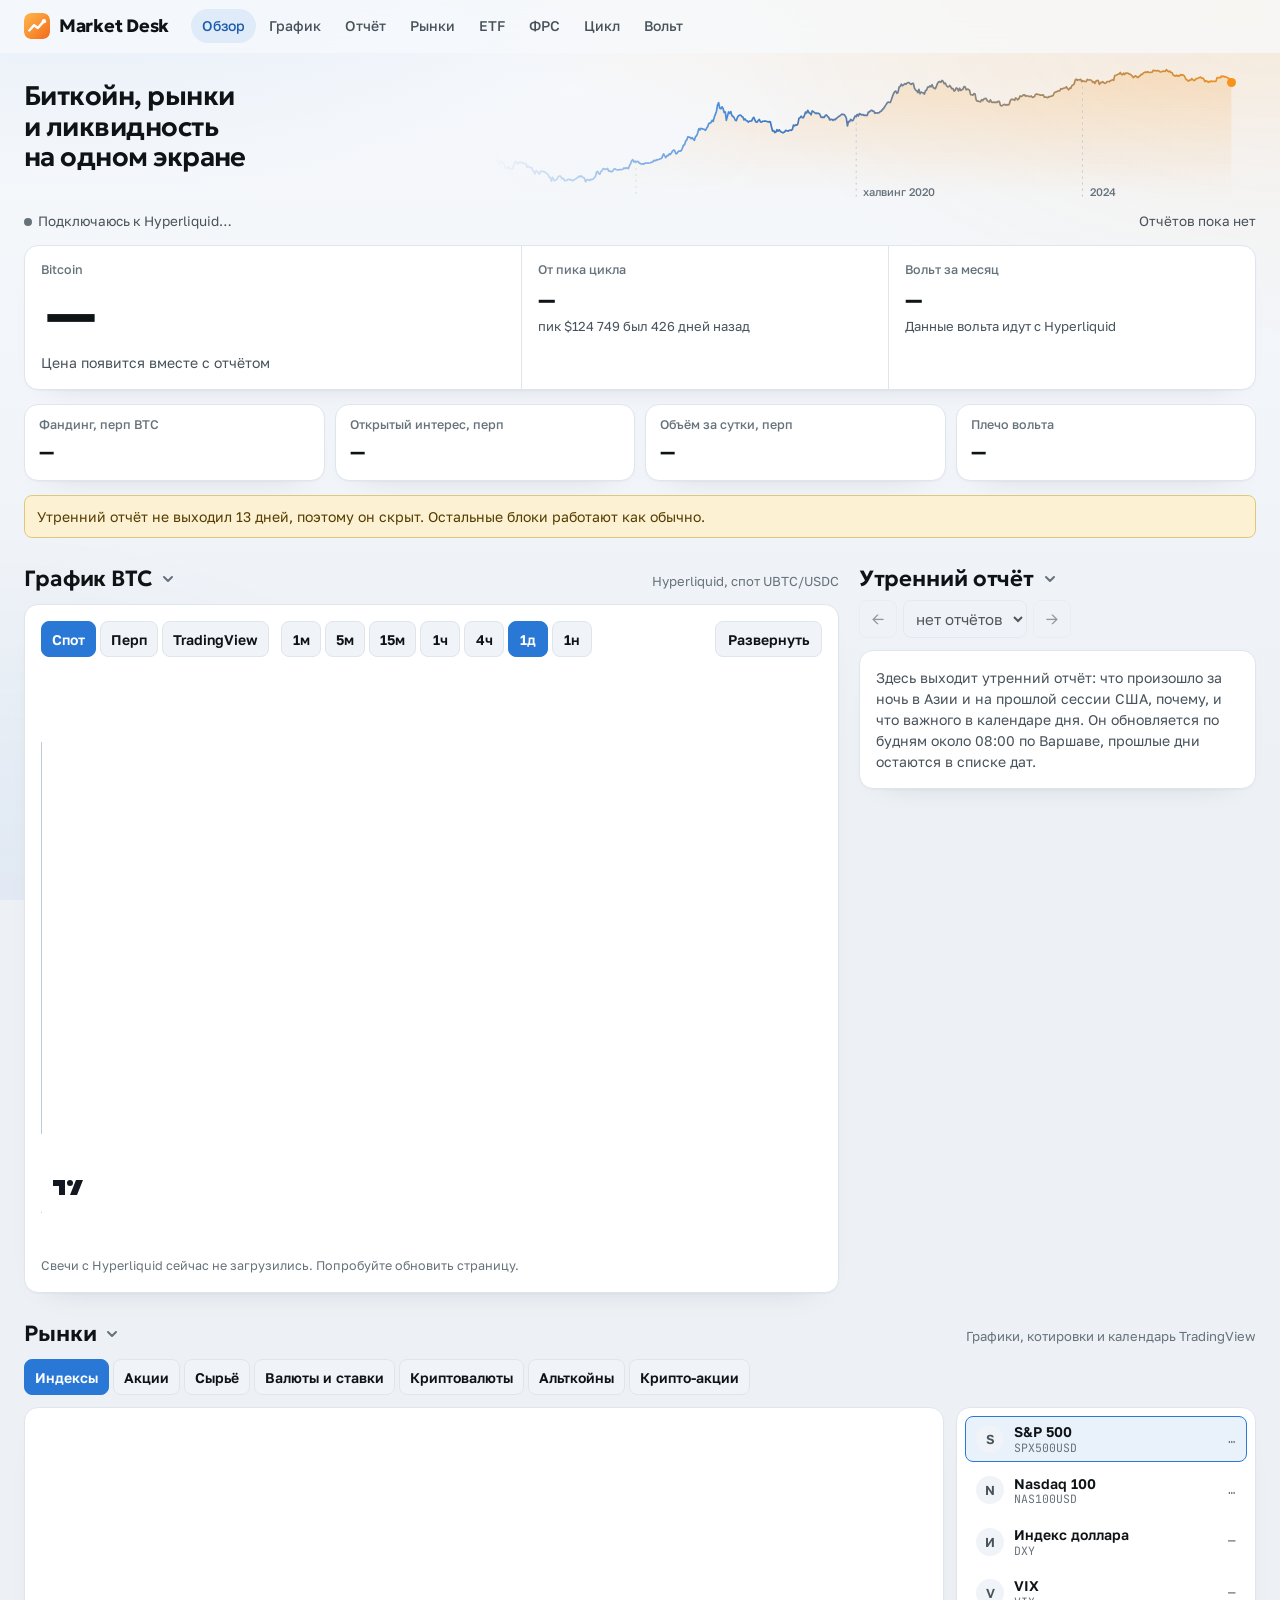
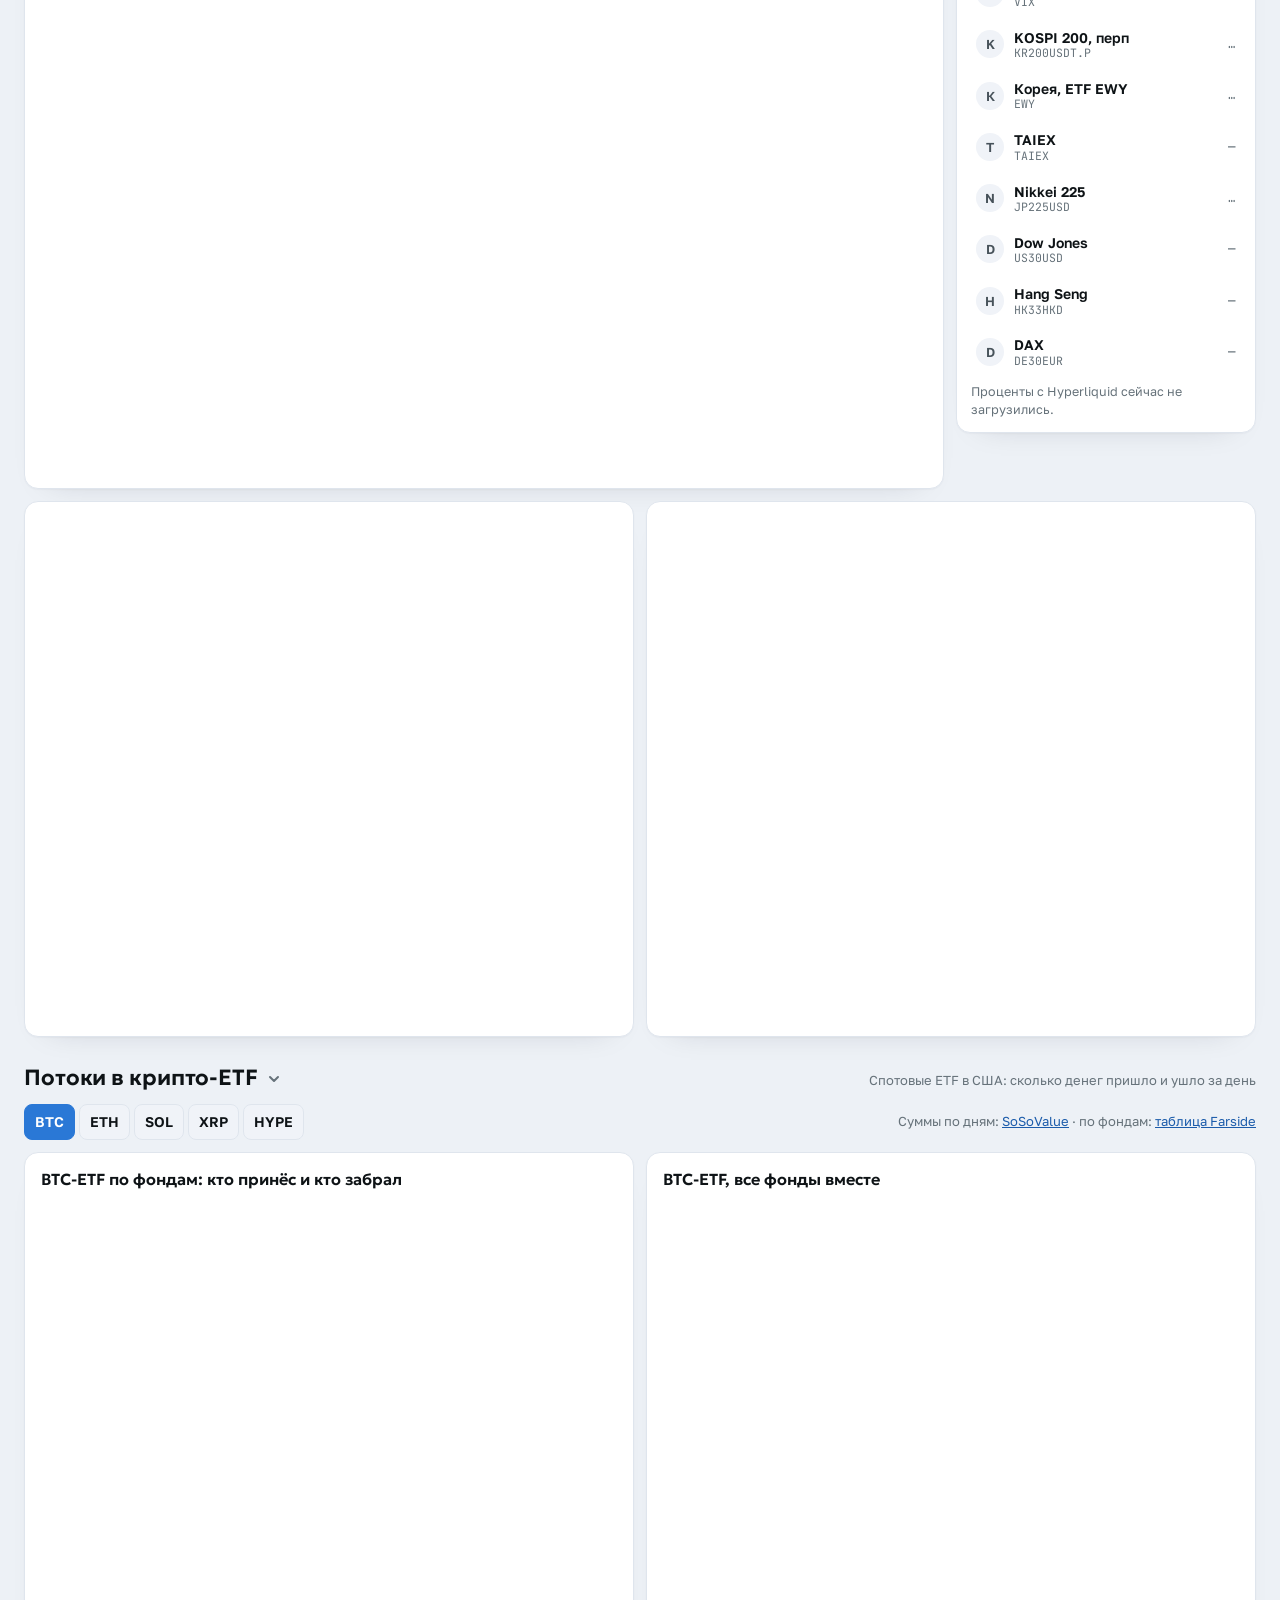
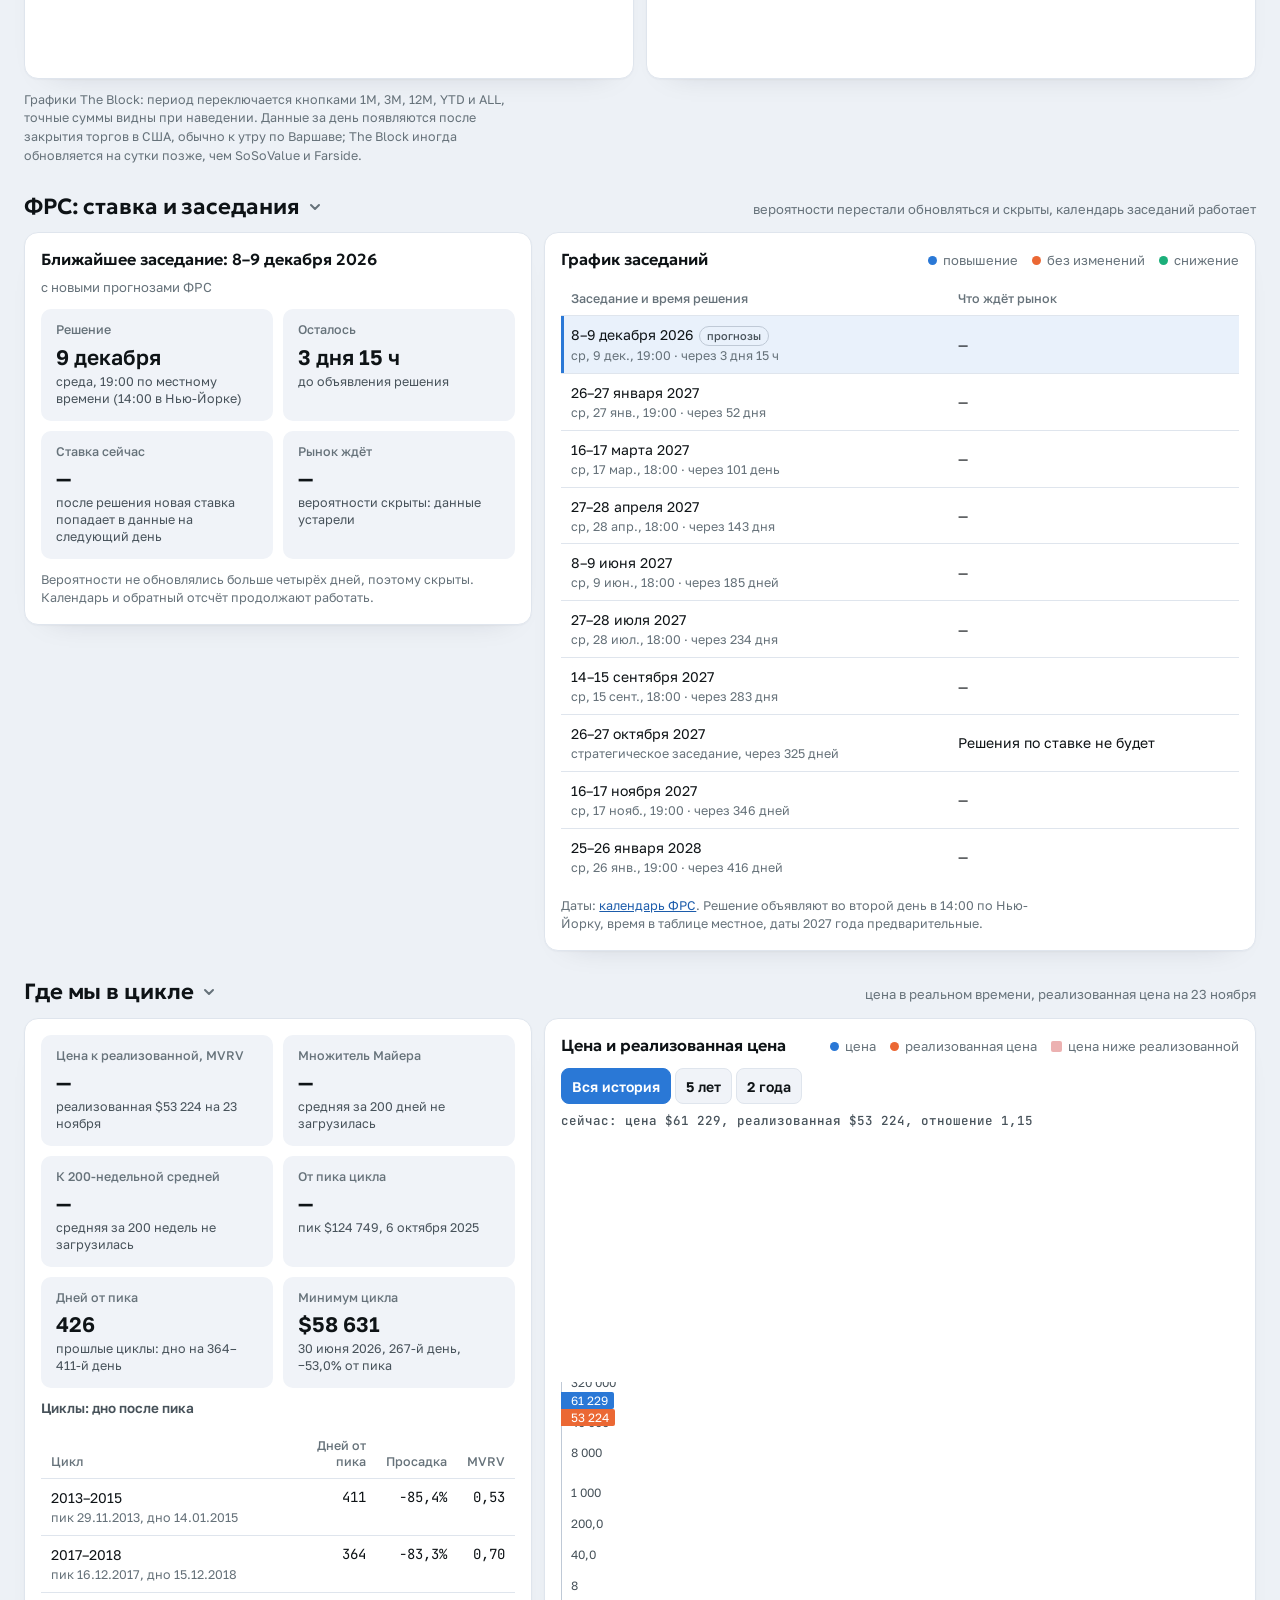
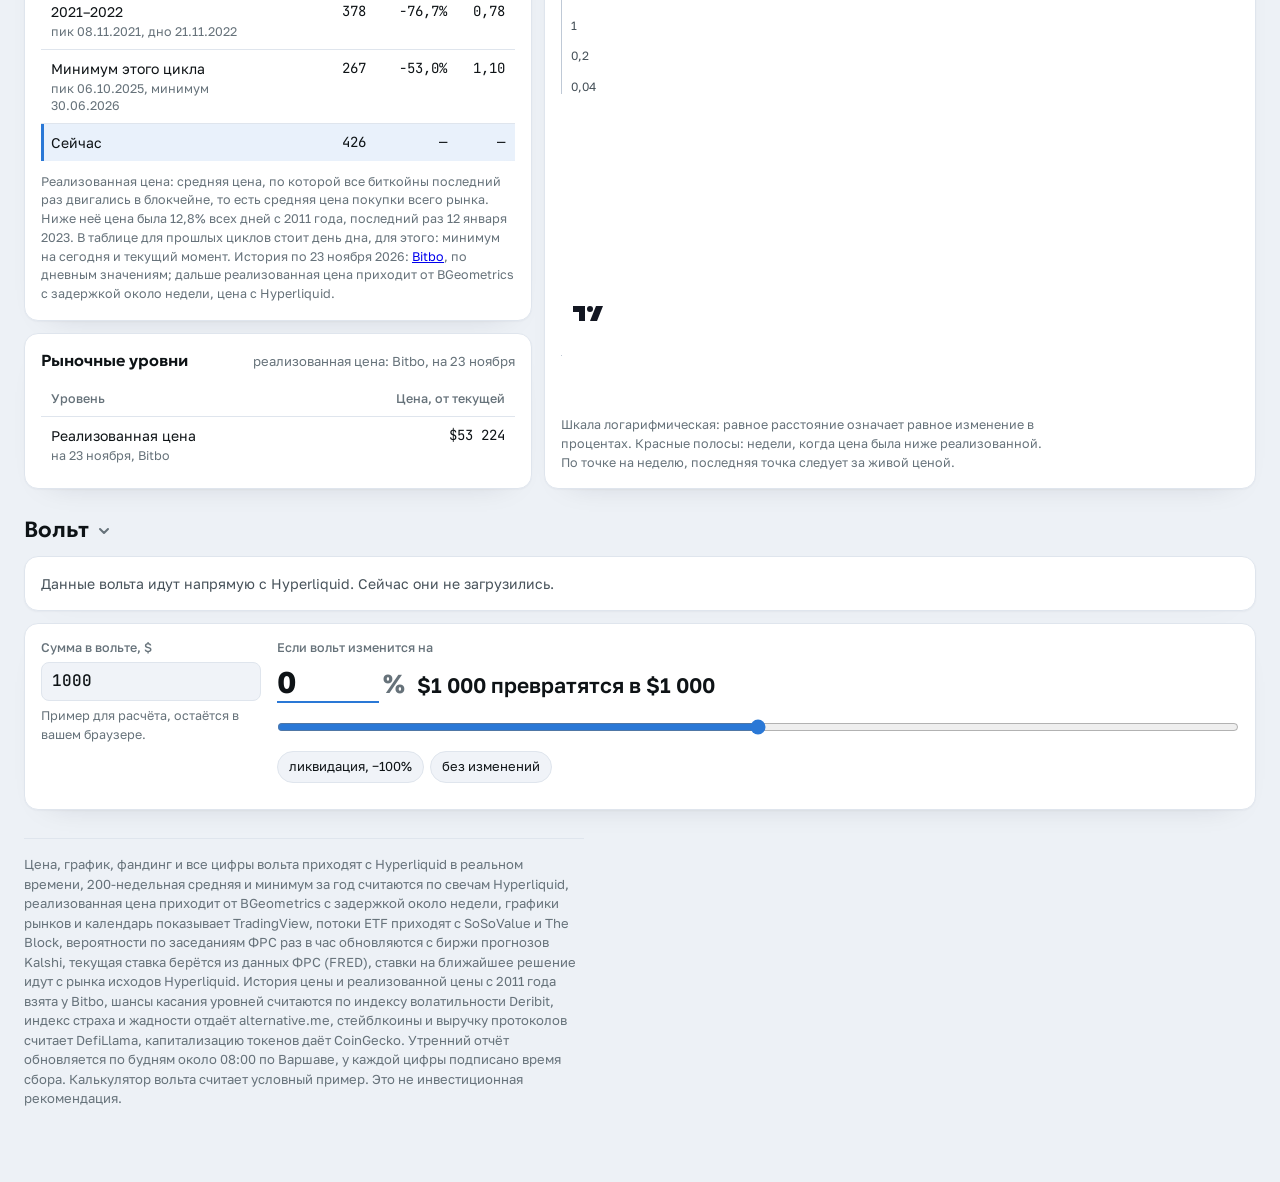
==== index.html @ b9e03f12 "Календарь рядом с котировками одной с ними высоты Co-Authored-By: Claude Fable 5.2 <noreply@anthropi" ====
<!doctype html>
<html lang="ru">
<head>
<meta charset="utf-8">
<meta name="viewport" content="width=device-width, initial-scale=1, viewport-fit=cover">
<title>Market Desk</title>
<meta name="description" content="Биткойн в реальном времени: цикл и оценка, рынки, потоки ETF, ФРС, вольт DOUBLETOP и утренний отчёт.">
<meta name="robots" content="noindex">
<meta name="theme-color" content="#f6f8fb" media="(prefers-color-scheme: light)">
<meta name="theme-color" content="#0d131d" media="(prefers-color-scheme: dark)">
<link rel="icon" href="data:image/svg+xml,%3Csvg xmlns='http://www.w3.org/2000/svg' viewBox='0 0 32 32'%3E%3Cdefs%3E%3ClinearGradient id='g' x1='0' y1='0' x2='1' y2='1'%3E%3Cstop offset='0' stop-color='%23ffb84d'/%3E%3Cstop offset='1' stop-color='%23f26a1b'/%3E%3C/linearGradient%3E%3C/defs%3E%3Crect width='32' height='32' rx='8' fill='url(%23g)'/%3E%3Cpath d='M6.5 21.5l6-6.5 4.5 3.5 7.5-8.5' fill='none' stroke='%23fff' stroke-width='3' stroke-linecap='round' stroke-linejoin='round'/%3E%3Ccircle cx='24.5' cy='10' r='2.7' fill='%23fff'/%3E%3C/svg%3E">
<link rel="preconnect" href="https://fonts.googleapis.com">
<link rel="stylesheet" href="https://fonts.googleapis.com/css2?family=Geologica:wght@500;600;700&family=Golos+Text:wght@400;500;600;700&family=JetBrains+Mono:wght@400;500;700&display=swap">
<style>
/* Layout: one working column. The level map sits beside the what-if readout and stacks on a phone.
   All market data comes from data.json published next to the page, so the page needs no sign-in. */
:root{
  --plane:#eef2f3; --surface:#fbfcfc; --sunken:#e6ebed;
  --ink:#0e1316; --ink-2:#47525a; --ink-3:#66727a;
  --rule:#dde4e7; --rule-strong:#bcc7cc;
  --accent:#2a78d6; --accent-strong:#1c5cab; --on-accent:#ffffff; --accent-wash:rgba(42,120,214,.10);
  --tier:#eb6834;
  --up:#006300; --down:#c13030;
  --warn-bg:#fdf1d3; --warn-ink:#553d00; --warn-rule:#e3c779;
  --f-display:"Geologica","Segoe UI",system-ui,sans-serif;
  --f-body:"Golos Text",system-ui,-apple-system,"Segoe UI",sans-serif;
  --f-mono:"JetBrains Mono",ui-monospace,"SF Mono",Consolas,monospace;
  --r:10px;
}
@media (prefers-color-scheme: dark){
  :root:not([data-theme="light"]){
    --plane:#0f1214; --surface:#171b1e; --sunken:#20262a;
    --ink:#eef1f2; --ink-2:#bcc5ca; --ink-3:#8f9aa1;
    --rule:#272e33; --rule-strong:#3a444a;
    --accent:#3987e5; --accent-strong:#86b6ef; --on-accent:#ffffff; --accent-wash:rgba(57,135,229,.14);
    --tier:#d95926;
    --up:#0ca30c; --down:#e66767;
    --warn-bg:#33290f; --warn-ink:#f3dea4; --warn-rule:#5c4a1c;
    color-scheme:dark;
  }
}
:root[data-theme="dark"]{
  --plane:#0f1214; --surface:#171b1e; --sunken:#20262a;
  --ink:#eef1f2; --ink-2:#bcc5ca; --ink-3:#8f9aa1;
  --rule:#272e33; --rule-strong:#3a444a;
  --accent:#3987e5; --accent-strong:#86b6ef; --on-accent:#ffffff; --accent-wash:rgba(57,135,229,.14);
  --tier:#d95926;
  --up:#0ca30c; --down:#e66767;
  --warn-bg:#33290f; --warn-ink:#f3dea4; --warn-rule:#5c4a1c;
  color-scheme:dark;
}

*{box-sizing:border-box}
body{background:var(--plane);color:var(--ink);font:400 15px/1.5 var(--f-body);-webkit-text-size-adjust:100%}
h1,h2,h3,h4,p,ul{margin:0}
ul{padding:0;list-style:none}
button,input,select{font:inherit;color:inherit}
:focus-visible{outline:2px solid var(--accent);outline-offset:2px;border-radius:4px}

.page{max-width:1080px;margin:0 auto;padding-block:20px 48px;
  padding-left:max(16px, env(safe-area-inset-left, 0px));padding-right:max(16px, env(safe-area-inset-right, 0px));
  display:flex;flex-direction:column;gap:32px}

h1{font:700 22px/1.15 var(--f-display);letter-spacing:-.01em}
h2{font:600 19px/1.2 var(--f-display);letter-spacing:-.005em;text-wrap:balance}
h3{font:600 16px/1.3 var(--f-display);text-wrap:balance}
h4,.lab{font:600 11px/1.3 var(--f-body);letter-spacing:.07em;text-transform:uppercase;color:var(--ink-3)}
.muted{color:var(--ink-3);font-size:13px}

.panel{background:var(--surface);border:1px solid var(--rule);border-radius:var(--r);padding:16px;min-width:0}
.sec{display:flex;flex-direction:column;gap:12px;min-width:0}
.sec-head{display:flex;flex-wrap:wrap;align-items:baseline;justify-content:space-between;gap:8px 16px}
.sec-note{color:var(--ink-3);font-size:13px}
.scroll{overflow-x:auto;max-width:100%}
.stack{display:flex;flex-direction:column;gap:12px}
.empty{color:var(--ink-2);font-size:14px;max-width:62ch}
.btn{border:1px solid var(--rule-strong);background:var(--surface);border-radius:8px;padding:6px 12px;font-weight:600;font-size:14px;cursor:pointer;min-height:36px}
.btn:hover{border-color:var(--ink-3)}
.field{display:flex;flex-direction:column;gap:6px;min-width:0}
.field input{background:var(--surface);border:1px solid var(--rule-strong);border-radius:8px;padding:8px 10px;font:500 16px/1.3 var(--f-mono);width:100%;max-width:220px;min-width:0}
.hint{color:var(--ink-3);font-size:12.5px;max-width:62ch}
input[type=range]{accent-color:var(--accent);width:100%;min-width:0;margin:0;height:28px}
.banner{display:flex;flex-wrap:wrap;align-items:center;gap:8px 14px;background:var(--warn-bg);color:var(--warn-ink);border:1px solid var(--warn-rule);border-radius:8px;padding:10px 12px;font-size:14px}
.pill{display:inline-block;border:1px solid var(--rule-strong);border-radius:999px;padding:0 7px;font:500 11px/1.6 var(--f-body);color:var(--ink-2);white-space:nowrap;vertical-align:middle}
.pill.goal{border-color:var(--tier)}

.tbl{border-collapse:collapse;width:100%;font-size:14px}
.tbl th,.tbl td{padding:8px 10px;text-align:left;border-bottom:1px solid var(--rule);vertical-align:top}
.tbl thead th{font:600 11px/1.3 var(--f-body);letter-spacing:.07em;text-transform:uppercase;color:var(--ink-3);white-space:nowrap}
.tbl td.r,.tbl th.r{text-align:right;white-space:nowrap}
.tbl td.r{font-family:var(--f-mono);font-variant-numeric:tabular-nums}
.tbl tbody tr:last-child td{border-bottom:0}
.tbl tr.grp th{padding-top:14px;font:600 11px/1.3 var(--f-body);letter-spacing:.07em;text-transform:uppercase;color:var(--ink-3);border-bottom:1px solid var(--rule-strong)}
.tbl .sub{display:block;color:var(--ink-3);font-size:12.5px;line-height:1.35;margin-top:2px;max-width:46ch;font-family:var(--f-body)}
.tbl tr.is-what td{background:var(--accent-wash)}
.chg{font-family:var(--f-mono);font-variant-numeric:tabular-nums;white-space:nowrap}
.chg.up,.up{color:var(--up)} .chg.down,.down{color:var(--down)} .chg.flat{color:var(--ink-3)}
.linkbtn{background:none;border:0;padding:0;font:500 14px/1.3 var(--f-mono);color:var(--accent-strong);cursor:pointer;text-decoration:underline;text-underline-offset:3px}

/* header */
.top{display:flex;flex-direction:column;gap:14px}
.top-line{display:flex;flex-wrap:wrap;align-items:baseline;justify-content:space-between;gap:4px 16px}
.stamp{color:var(--ink-2);font-size:13.5px}
.hero{display:grid;grid-template-columns:repeat(2,minmax(0,1fr));background:var(--surface);border:1px solid var(--rule);border-radius:var(--r)}
.hero > div{padding:16px;min-width:0}
.hero-main{grid-column:1 / -1;border-bottom:1px solid var(--rule)}
.hero .stat + .stat{border-left:1px solid var(--rule)}
.hero-fig{font:700 clamp(48px,11vw,60px)/1.05 var(--f-body);letter-spacing:-.02em;margin-top:4px}
.hero-sub{color:var(--ink-2);font-size:14px;margin-top:6px}
.stat-v{font:600 24px/1.2 var(--f-body);margin-top:6px;overflow-wrap:anywhere}
.stat-s{color:var(--ink-2);font-size:13px;margin-top:4px}
.jump{display:flex;flex-wrap:wrap;gap:8px}
.jump button{border:1px solid var(--rule-strong);background:transparent;border-radius:999px;padding:6px 14px;font-weight:500;font-size:14px;cursor:pointer;min-height:36px}
.jump button:hover{background:var(--surface)}
@media (min-width:760px){
  .hero{grid-template-columns:1.35fr 1fr 1fr}
  .hero-main{grid-column:auto;border-bottom:0}
  .hero .stat{border-left:1px solid var(--rule)}
}

/* digest */
.dg-nav{display:flex;align-items:center;gap:6px}
.dg-nav button{border:1px solid var(--rule-strong);background:var(--surface);border-radius:8px;width:38px;height:38px;cursor:pointer;font-size:16px}
.dg-nav button:disabled{opacity:.4;cursor:default}
.dg-nav select{border:1px solid var(--rule-strong);background:var(--surface);border-radius:8px;height:38px;padding:0 8px;font-size:15px;max-width:60vw}
.dg{display:flex;flex-direction:column;gap:18px}
.dg .lead{font-size:15.5px;max-width:68ch}
.dg-cols{display:grid;grid-template-columns:repeat(auto-fit,minmax(min(100%,300px),1fr));gap:18px}
.dg-cols > div,.dg-block{display:flex;flex-direction:column;gap:8px;min-width:0}
.bul li{position:relative;padding-left:16px;max-width:66ch}
.bul li + li{margin-top:6px}
.bul li::before{content:"";position:absolute;left:2px;top:.62em;width:6px;height:6px;border-radius:50%;background:var(--ink-3)}
.cal li{display:grid;grid-template-columns:5.2em minmax(0,1fr);gap:10px}
.cal li + li{margin-top:6px}
.cal .t{font-family:var(--f-mono);font-size:13.5px;color:var(--ink-2)}
.src li{font-size:13.5px;color:var(--ink-2);overflow-wrap:anywhere}
.src li + li{margin-top:4px}
.src a{color:var(--accent-strong)}

/* levels */
.duo{display:grid;grid-template-columns:minmax(0,1fr);gap:16px}
@media (min-width:860px){.duo{grid-template-columns:minmax(0,400px) minmax(0,1fr);align-items:start}}
.pane-map{display:flex;flex-direction:column;gap:12px}
.pane-calc{display:flex;flex-direction:column;gap:16px;min-width:0}
.map-cols{display:grid;grid-template-columns:1fr 1fr;font:600 11px/1.3 var(--f-body);letter-spacing:.07em;text-transform:uppercase;color:var(--ink-3)}
.map-cols span:first-child{text-align:right;padding-right:30px}
.map-cols span:last-child{padding-left:30px}
.map svg{display:block;max-width:100%;height:auto}
.mp-axis{stroke:var(--rule-strong);stroke-width:1}
.mp-now{stroke:var(--ink);stroke-width:1;opacity:.45}
.mp-what{stroke:var(--accent);stroke-width:2}
.mp-band{fill:var(--accent-wash);stroke:none}
.mp-tick{stroke:var(--ink-2);stroke-width:1.5}
.mp-lead{stroke:var(--rule-strong);stroke-width:1;fill:none}
.mp-v{font:500 12.5px var(--f-mono);fill:var(--ink)}
.mp-v.strong{font-weight:700}
.mp-n{font:400 10.5px var(--f-body);fill:var(--ink-2)}
.mp-dnow{fill:var(--ink);stroke:var(--surface);stroke-width:2}
.mp-dwhat{fill:var(--accent);stroke:var(--surface);stroke-width:2}
.mp-tier{fill:var(--surface);stroke:var(--tier);stroke-width:2}
.mp-tier.hit{fill:var(--tier);stroke:var(--surface)}
.legend{display:flex;flex-wrap:wrap;gap:6px 14px;font-size:12.5px;color:var(--ink-2)}
.legend li{display:flex;align-items:center;gap:6px}
.legend svg{flex:none}
.what{display:flex;flex-direction:column;gap:10px}
.what-row{display:flex;flex-wrap:wrap;align-items:baseline;gap:6px 12px}
.what-in{display:flex;align-items:baseline;gap:4px}
.what-in .cur{font:600 26px/1 var(--f-body);color:var(--ink-3)}
#whatNum,#vMoveNum{border:0;border-bottom:2px solid var(--accent);border-radius:0;background:transparent;font:700 30px/1.1 var(--f-body);width:5.4em;padding:0 0 2px;min-width:0}
#vMoveNum{width:3.4em}
.what-delta{color:var(--ink-2);font-size:14px}
.chips{display:flex;flex-wrap:wrap;gap:6px}
.chips button{border:1px solid var(--rule);background:var(--sunken);border-radius:999px;padding:5px 11px;font-size:13px;cursor:pointer;min-height:32px}
.chips button:hover{border-color:var(--ink-3)}
.tiles{display:grid;grid-template-columns:repeat(2,minmax(0,1fr));gap:10px}
@media (min-width:560px){.tiles{grid-template-columns:repeat(3,minmax(0,1fr))}}
.tile{background:var(--surface);border:1px solid var(--rule);border-radius:var(--r);padding:12px 14px;min-width:0}
.tile-v{font:600 21px/1.2 var(--f-body);margin-top:6px;overflow-wrap:anywhere}
.tile-s{color:var(--ink-2);font-size:12.5px;line-height:1.35;margin-top:4px}

/* vault */
.vault-head{display:flex;flex-wrap:wrap;align-items:baseline;justify-content:space-between;gap:6px 16px}
.vault-head a{color:var(--accent-strong);font-size:14px}
.vault-note{color:var(--ink-2);font-size:14px;max-width:70ch}
.v-what{display:grid;grid-template-columns:minmax(0,1fr);gap:16px}
@media (min-width:760px){.v-what{grid-template-columns:220px minmax(0,1fr);align-items:start}}
.v-out{font:600 21px/1.3 var(--f-body)}

/* history */
.charts{display:grid;grid-template-columns:repeat(auto-fill,minmax(min(100%,300px),1fr));gap:12px}
.chart{background:var(--surface);border:1px solid var(--rule);border-radius:var(--r);padding:12px 14px;min-width:0}
.chart-head{display:flex;align-items:baseline;justify-content:space-between;gap:10px}
.chart-name{font-weight:600;font-size:14px;min-width:0;overflow-wrap:anywhere}
.chart-val{font:600 15px/1.2 var(--f-mono);white-space:nowrap}
.chart-sub{color:var(--ink-3);font-size:12.5px;margin-top:2px}
.plot{position:relative;margin-top:8px;cursor:crosshair;border-radius:4px}
.plot svg{display:block;max-width:100%;height:auto}
.ch-line{fill:none;stroke:var(--accent);stroke-width:2;stroke-linejoin:round;stroke-linecap:round}
.ch-area{fill:var(--accent-wash);stroke:none}
.ch-grid{stroke:var(--rule);stroke-width:1}
.ch-base{stroke:var(--rule-strong);stroke-width:1}
.ch-tick{font:400 10px var(--f-mono);fill:var(--ink-3)}
.ch-dot{fill:var(--accent);stroke:var(--surface);stroke-width:2}
.ch-cross{stroke:var(--ink-3);stroke-width:1}
.tip{position:absolute;pointer-events:none;background:var(--ink);color:var(--surface);border-radius:6px;padding:5px 8px;font-size:12px;line-height:1.3;white-space:nowrap;z-index:2}
.tip b{display:block;font:600 13px/1.3 var(--f-mono)}
.tv summary{cursor:pointer;font-weight:600;font-size:14px}
.tv[open] summary{margin-bottom:10px}

footer{color:var(--ink-3);font-size:13px;max-width:70ch;border-top:1px solid var(--rule);padding-top:16px}

/* live additions for the hosted site */
body{margin:0}
img{max-width:100%}
[hidden]{display:none!important}
.tiles.q{grid-template-columns:repeat(2,minmax(0,1fr))}
@media (min-width:760px){.tiles.q{grid-template-columns:repeat(4,minmax(0,1fr))}}
.seg{display:flex;flex-wrap:wrap;gap:4px}
.seg button{border:1px solid var(--rule-strong);background:var(--surface);border-radius:8px;padding:6px 12px;font-weight:600;font-size:14px;cursor:pointer;min-height:36px;min-width:44px}
.seg button[aria-pressed="true"]{background:var(--accent);border-color:var(--accent);color:var(--on-accent)}
.lw{height:420px}
@media (min-width:760px){.lw{height:560px}}
.lw-sm{height:220px}
.tvbox{height:520px;position:relative}
.tvbox.cal{height:480px}
.tvbox > p{position:absolute;inset:0;display:flex;align-items:center;justify-content:center;text-align:center;padding:16px;color:var(--ink-3);font-size:14px;margin:0}
.tvbox .tradingview-widget-container{position:relative;z-index:1;background:var(--surface)}
.live-dot{display:inline-block;width:8px;height:8px;border-radius:50%;background:var(--up);margin-right:6px;vertical-align:baseline}
.live-dot.off{background:var(--ink-3)}
.seg button{padding:6px 10px;min-width:40px}
.chart-bar{display:flex;flex-wrap:wrap;align-items:center;justify-content:space-between;gap:8px}
.lw-wrap{position:relative;min-width:0}
.lw-legend{position:absolute;left:6px;top:4px;z-index:3;pointer-events:none;font:500 12px/1.4 var(--f-mono);color:var(--ink-2);background:var(--surface);opacity:.92;padding:1px 6px;border-radius:4px;white-space:pre-wrap;max-width:calc(100% - 80px)}
.lw-legend:empty{display:none}
.chart-panel.expanded{position:fixed;inset:0;z-index:50;border:0;border-radius:0;display:flex;flex-direction:column;
  padding:max(8px, env(safe-area-inset-top, 0px)) max(8px, env(safe-area-inset-right, 0px)) max(8px, env(safe-area-inset-bottom, 0px)) max(8px, env(safe-area-inset-left, 0px))}
.chart-panel.expanded .lw-wrap{flex:1;min-height:0}
.chart-panel.expanded .lw{height:100%}
.chart-panel.expanded #lwNote{display:none}
body.noscroll{overflow:hidden}
.chart-ctl{display:flex;flex-wrap:wrap;gap:8px 12px}
.tvbox.lw-tv{height:520px}
@media (min-width:760px){.tvbox.lw-tv{height:640px}}
.chart-panel.expanded .tvbox.lw-tv{flex:1;min-height:0;height:auto}
.chips button.on{background:var(--accent);border-color:var(--accent);color:var(--on-accent)}
.tvbox.big{height:560px}
@media (min-width:760px){.tvbox.big{height:640px}}
.mk-grid{display:grid;grid-template-columns:minmax(0,1fr);gap:12px}
.mk-side{order:-1;padding:8px}
.tk-list{display:flex;gap:6px;overflow-x:auto;padding-bottom:4px}
.tk{display:flex;align-items:center;gap:10px;flex:none;border:1px solid transparent;background:transparent;border-radius:8px;padding:6px 10px;cursor:pointer;text-align:left;min-height:44px;color:var(--ink)}
.tk:hover{background:var(--sunken)}
.tk.on{background:var(--accent-wash);border-color:var(--accent)}
.tk-logo,.tk-ph{width:28px;height:28px;border-radius:50%;flex:none;background:var(--sunken);object-fit:cover}
.tk-ph{display:flex;align-items:center;justify-content:center;font:600 13px var(--f-body);color:var(--ink-2)}
.tk-t{display:flex;flex-direction:column;min-width:0}
.tk-n{font-weight:600;font-size:14px;line-height:1.25;white-space:nowrap}
.tk-s{font:400 11.5px/1.2 var(--f-mono);color:var(--ink-3)}
@media (min-width:980px){
  .mk-grid{grid-template-columns:minmax(0,1fr) 250px;align-items:start}
  .mk-side{order:0;max-height:674px;overflow-y:auto}
  .tk-list{flex-direction:column;overflow-x:visible;padding-bottom:0}
  .tk{flex:initial;width:100%}
  .tk-n{white-space:normal}
}

/* wide screens: the whole width, blocks side by side */
:root{--chart-h:420px;--tv-h:560px}
@media (min-width:760px){:root{--chart-h:clamp(520px,64vh,960px);--tv-h:clamp(600px,72vh,1040px)}}
.page{max-width:none}
.lw{height:var(--chart-h)}
.tvbox.big{height:var(--tv-h)}
.tvbox.lw-tv{height:var(--chart-h)}
.tvbox.cal{height:560px}
.mk-row2{display:grid;grid-template-columns:minmax(0,1fr);gap:12px}
@media (min-width:980px){.mk-side{max-height:calc(var(--tv-h) + 34px)}}
@media (min-width:1100px){
  .page{padding-left:max(24px, env(safe-area-inset-left, 0px));padding-right:max(24px, env(safe-area-inset-right, 0px))}
  .mk-row2{grid-template-columns:minmax(0,1fr) minmax(0,1fr);align-items:start}
}
@media (min-width:1200px){
  .page{display:grid;grid-template-columns:repeat(12,minmax(0,1fr));gap:28px 20px;align-items:start}
  .page > *{grid-column:1 / -1}
  #chart{grid-column:span 8}
  #today{grid-column:span 4}
  #today:not(.folded) #dgPanel{max-height:calc(var(--chart-h) + 118px);overflow:auto}
}
@media (min-width:1400px){
  .top{display:grid;grid-template-columns:minmax(0,5fr) minmax(0,6fr);gap:12px 16px}
  .top > *{grid-column:1 / -1}
  .top > .hero{grid-column:1}
  .top > .tiles.q{grid-column:2}
  .top > .tiles.q .tile{display:flex;flex-direction:column;justify-content:center}
}
@media (min-width:1700px){
  #vault:not(.folded){display:grid;grid-template-columns:minmax(0,1fr) minmax(0,1fr);gap:12px 20px;align-items:start}
  #vault > .sec-head,#vault > #vEmpty,#vault > .v-what{grid-column:1 / -1}
}
.dg > *{flex-shrink:0}
.tk-q{margin-left:auto;padding-left:8px;font:500 12.5px/1 var(--f-mono);white-space:nowrap;color:var(--ink-3)}
.tk-q.up{color:var(--up)} .tk-q.down{color:var(--down)}
.mk-side .hint{margin:8px 6px 4px}
@media (min-width:980px){.mk-grid{grid-template-columns:minmax(0,1fr) 300px}}

/* ETF flows */
:root{--etf-h:440px}
@media (min-width:760px){:root{--etf-h:clamp(460px,50vh,620px)}}
.etf-grid{display:grid;grid-template-columns:minmax(0,1fr);gap:12px}
@media (min-width:1100px){.etf-grid{grid-template-columns:minmax(0,1fr) minmax(0,1fr)} #etfDays{grid-column:1 / -1}}
@media (min-width:1700px){
  .etf-grid.has-days{grid-template-columns:repeat(3,minmax(0,1fr))}
  #etfDays{grid-column:auto}
  #etfDays .tiles.q{grid-template-columns:repeat(2,minmax(0,1fr))}
  #etfDays .ef-bars{flex:1;min-height:230px}
}
.etfbox{height:var(--etf-h);position:relative}
.etfbox > p{position:absolute;inset:0;display:flex;align-items:center;justify-content:center;text-align:center;padding:16px;color:var(--ink-3);font-size:14px;margin:0}
/* the embed picks its light or dark look from the colour scheme it inherits from this page, so the frame must not override it */
.etfbox iframe{position:relative;z-index:1;display:block;width:100%;height:100%;border:0;border-radius:8px;background:var(--surface)}
.etf-links{margin:0;color:var(--ink-3);font-size:13px}
.etf-links a{color:var(--accent-strong)}
.ef-read{margin:0;font:500 14px/1.4 var(--f-mono);color:var(--ink-2);min-height:20px}
.ef-bars{display:grid;grid-auto-flow:column;grid-auto-columns:minmax(0,1fr);height:200px;padding:0 10px}
.ef-col{display:flex;flex-direction:column;min-width:0;cursor:default}
.ef-plot{flex:1;display:grid;min-height:0}
.ef-half{display:flex;justify-content:center;min-height:0;padding:0 1px}
.ef-half.up{align-items:flex-end;border-bottom:1px solid var(--rule-strong)}
.ef-half.dn{align-items:flex-start}
.ef-half i{display:block;width:100%;max-width:40px}
.ef-half.up i{background:var(--up);border-radius:4px 4px 0 0}
.ef-half.dn i{background:var(--down);border-radius:0 0 4px 4px}
.ef-col:hover .ef-plot,.ef-col.on .ef-plot{background:var(--sunken)}
.ef-x{height:20px;display:flex;justify-content:center;align-items:flex-end;font:400 11.5px/1 var(--f-mono);color:var(--ink-3)}
.ef-x span{white-space:nowrap}
@media (min-width:760px){.ef-bars{height:230px}}

/* Fed: meetings and rate odds */
.fed-grid{display:grid;grid-template-columns:minmax(0,1fr);gap:12px}
@media (min-width:1100px){
  .fed-grid{grid-template-columns:minmax(0,5fr) minmax(0,7fr);align-items:start}
  #fedNext .tiles.q{grid-template-columns:repeat(2,minmax(0,1fr))}
  #fedNext{order:1} #fedSched{order:2} #fedOdds{order:3;grid-column:1 / -1}
}
@media (min-width:1700px){
  .fed-grid.has-odds{grid-template-columns:minmax(0,5fr) minmax(0,6fr) minmax(0,6fr);align-items:stretch}
  .fed-grid.has-odds #fedNext,.fed-grid.has-odds #fedOdds,.fed-grid.has-odds #fedSched{order:0;grid-column:auto}
  .fed-grid.has-odds .fo-chart{flex:1;min-height:340px;height:auto}
}
/* three series, fixed order: hike, hold, cut (validated for both themes) */
:root{--s1:#2a78d6;--s2:#eb6834;--s3:#1baf7a}
@media (prefers-color-scheme: dark){:root{--s1:#3987e5;--s2:#d95926;--s3:#199e70}}
.fo-tiles{grid-template-columns:repeat(3,minmax(0,1fr))}
.fo-dot{display:inline-block;width:9px;height:9px;border-radius:50%;margin-right:6px;vertical-align:baseline}
.fo-chart{height:300px;min-width:0}
.fo-read{margin:0;font:500 12.5px/1.4 var(--f-mono);color:var(--ink-2);min-height:18px}
@media (max-width:559px){.fo-tiles{gap:6px} .fo-tiles .tile{padding:10px 8px} .fo-tiles .tile-v{font-size:19px}}
.fd-tbl td{vertical-align:middle}
.fd-tbl td.r b{font-weight:700}
.fd-bar{height:6px;border-radius:3px;background:var(--sunken);margin-top:6px;min-width:110px;max-width:360px}
.fd-bar i{display:block;height:100%;border-radius:3px;background:var(--accent);min-width:2px}
.fd-tbl tr.fd-top td:first-child{font-weight:600}
.fd-tbl tr.fd-top .sub{font-weight:400}
.tbl.fd-tbl thead th,.tbl.fd-tbl thead th.r{white-space:normal}
@media (max-width:559px){
  .tbl.fd-tbl th,.tbl.fd-tbl td{padding-left:5px;padding-right:5px}
  .fd-bar{min-width:70px}
}
.fd-avg{margin:0;font-size:14px;color:var(--ink-2)}
.fd-avg:empty{display:none}
.fd-tbl .pill{margin-left:6px}
#fdSched tbody tr.pick{cursor:pointer}
#fdSched tbody tr.pick:hover{background:var(--sunken)}
#fdSched tbody tr.on{background:var(--accent-wash)}
#fdSched tbody tr.on td:first-child{box-shadow:inset 3px 0 0 var(--accent)}
#fdSched td .sub{max-width:none}
#fdNote a,#fdSchedNote a{color:var(--accent-strong)}

.fd-seg{display:flex;gap:2px;height:8px;margin:6px 0 2px;max-width:420px}
.fd-seg i{display:block;min-width:3px;flex-basis:0;border-radius:2px}
.fd-legend{display:flex;flex-wrap:wrap;gap:4px 14px}
.fd-tbl td .fo-dot{margin-right:7px}

/* ---------- sticky bar: sections, current place, the price once the big one is out of sight ---------- */
:root{--bar-h:48px;--shade:rgba(14,19,22,.14)}
@media (prefers-color-scheme: dark){:root:not([data-theme="light"]){--shade:rgba(0,0,0,.55)}}
html{scroll-padding-top:calc(var(--bar-h) + 12px)}
.bar{position:sticky;top:0;z-index:40;background:var(--plane);border-bottom:1px solid transparent;transition:border-color .2s;padding-top:env(safe-area-inset-top, 0px)}
.bar.stuck{border-bottom-color:var(--rule)}
.bar-in{display:flex;align-items:center;gap:4px;height:48px;overflow-x:auto;overscroll-behavior-x:contain;scrollbar-width:none;
  padding-left:max(16px, env(safe-area-inset-left, 0px));padding-right:max(16px, env(safe-area-inset-right, 0px))}
.bar-in::-webkit-scrollbar{display:none}
.bar-brand{display:none;flex:none;margin-right:18px;font:700 17px/1 var(--f-display);letter-spacing:-.01em;color:var(--ink);text-decoration:none;white-space:nowrap}
.bar-nav{display:flex;flex:none;gap:2px;margin-left:-11px}
.bar-nav a{display:flex;align-items:center;height:34px;padding:0 11px;border-radius:999px;font:500 14px/1 var(--f-body);color:var(--ink-2);text-decoration:none;white-space:nowrap}
@media (hover:hover){.bar-nav a:hover{color:var(--ink);background:var(--sunken)}}
.bar-nav a[aria-current="true"]{color:var(--accent-strong);background:var(--accent-wash)}
.bar-px{display:none;position:sticky;right:max(16px, env(safe-area-inset-right, 0px));z-index:1;flex:none;margin-left:auto;align-items:center;gap:7px;height:34px;padding:0 12px;border-radius:999px;
  background:var(--surface);border:1px solid var(--rule-strong);color:var(--ink);text-decoration:none;white-space:nowrap;font:600 14px/1 var(--f-body);font-variant-numeric:tabular-nums}
.bar-px:hover{border-color:var(--ink-3)}
.bar-px b{font-weight:700}
.bar-px .chg{font-family:inherit;font-size:13px;font-weight:500}
.bar-px .chg:empty{display:none}
.bar-px .live-dot{margin-right:0;flex:none}
.bar.has-px:not(.no-px) .bar-px{display:flex;animation:px-in .18s ease-out}
@keyframes px-in{from{opacity:0}to{opacity:1}}
/* on a phone the chip rides over the right end of the scrolling row: fade what slides under it */
.bar-px::before{content:"";position:absolute;right:100%;top:-8px;bottom:-8px;width:20px;margin-right:1px;background:linear-gradient(to right, transparent, var(--plane));pointer-events:none}
.bar-px::after{content:"";position:absolute;left:100%;top:-8px;bottom:-8px;width:48px;margin-left:1px;background:var(--plane);pointer-events:none}
@media (max-width:559px){
  .bar-px .live-dot,.bar-px .bx{display:none} .bar-px{padding:0 10px;gap:5px}
  .bar-nav{gap:0;margin-left:-10px} .bar-nav a{padding:0 10px}
}
/* more sections than fit: the row fades at the right edge until the price chip takes that place */
@media (max-width:899px){.bar:not(.has-px) .bar-in,.bar.no-px .bar-in{-webkit-mask-image:linear-gradient(to right, #000 calc(100% - 22px), transparent);mask-image:linear-gradient(to right, #000 calc(100% - 22px), transparent)}}
@media (min-width:900px){.bar-brand{display:block} .bar-nav{margin-left:0}}
@media (min-width:1100px){.bar-in{padding-left:max(24px, env(safe-area-inset-left, 0px));padding-right:max(24px, env(safe-area-inset-right, 0px))} .bar-px{right:max(24px, env(safe-area-inset-right, 0px))}}
@media (prefers-reduced-motion: reduce){.bar-px{animation:none!important} .fold svg{transition:none!important}}
body.noscroll .bar{visibility:hidden}

/* header: the title lives in the bar on a wide screen */
.top-line h1{flex:1 0 100%}
.top-line .stamp{margin:0}
@media (min-width:900px){.top-line h1{position:absolute;width:1px;height:1px;overflow:hidden;clip-path:inset(50%);white-space:nowrap}}
.page{padding-top:8px}

/* folding sections */
@media (min-width:760px){h2{font-size:21px}}
.fold{all:unset;box-sizing:border-box;display:inline-flex;align-items:center;gap:8px;cursor:pointer;border-radius:6px;-webkit-tap-highlight-color:transparent}
.fold:focus-visible{outline:2px solid var(--accent);outline-offset:3px}
.fold svg{width:16px;height:16px;flex:none;color:var(--ink-3);transition:transform .15s}
.fold:hover svg{color:var(--ink)}
.sec.folded .fold svg{transform:rotate(-90deg)}
.sec.folded > :not(.sec-head){display:none!important}
.sec.folded > .sec-head > :not(h2){display:none}
.sec.folded > .sec-head{background:var(--surface);border:1px solid var(--rule);border-radius:var(--r);padding:12px 16px}
.sec.folded > .sec-head h2{flex:1}
.sec.folded .fold{display:flex;justify-content:space-between;width:100%}

/* digest: the note runs under the whole row instead of squeezing into the first column */
.tbl tr.has-note td{border-bottom:0;padding-bottom:1px}
.tbl tr.note td{padding-top:0;padding-bottom:9px;color:var(--ink-3);font-size:12.5px;line-height:1.35}

/* a table wider than its box shows a shadow on the side that still has content */
.scroll{background:
  linear-gradient(to right, var(--surface) 40%, transparent) left center / 28px 100% no-repeat local,
  linear-gradient(to left, var(--surface) 40%, transparent) right center / 28px 100% no-repeat local,
  linear-gradient(to right, var(--shade), transparent) left center / 12px 100% no-repeat scroll,
  linear-gradient(to left, var(--shade), transparent) right center / 12px 100% no-repeat scroll}

/* phone: folder buttons in one swipeable row */
@media (max-width:759px){
  #fold{flex-wrap:nowrap;overflow-x:auto;scrollbar-width:none;margin-inline:-16px;padding-inline:16px}
  #fold::-webkit-scrollbar{display:none}
  #fold button{flex:none}
}

/* ---------- the cycle, mood, tokens ---------- */
.cy-grid{display:grid;grid-template-columns:minmax(0,1fr);gap:12px}
.cy-chart{height:340px;min-width:0}
.cy-band{display:inline-block;width:11px;height:11px;border-radius:2px;margin-right:6px;background:rgba(208,59,59,.4);vertical-align:-1px}
.cy-tbl tr.cy-now td{background:var(--accent-wash)}
.cy-tbl tr.cy-now td:first-child{box-shadow:inset 3px 0 0 var(--accent)}
.tbl td.r .sub{max-width:none}
.tbl.cy-tbl thead th{white-space:normal;vertical-align:bottom}
@media (min-width:1100px) and (max-width:1699px){#cyStats .tiles{grid-template-columns:repeat(2,minmax(0,1fr))}}
@media (min-width:1100px){
  .cy-grid{grid-template-columns:minmax(0,5fr) minmax(0,7fr);align-items:stretch}
  #cyStats{grid-column:1;grid-row:1} #cyLevels{grid-column:1;grid-row:2}
  #cyChartBox{grid-column:2;grid-row:1 / span 2;display:flex;flex-direction:column}
  .cy-chart{flex:1;height:auto;min-height:440px}
}
.mood-grid{display:grid;grid-template-columns:minmax(0,1fr);gap:12px}
@media (min-width:1100px){.mood-grid{grid-template-columns:repeat(3,minmax(0,1fr));align-items:start}}
.lw-xs{height:190px;min-width:0}
.tok-tbl th,.tok-tbl td{vertical-align:top}
.tbl.tok-tbl thead th{white-space:normal;vertical-align:bottom}
.tok-tbl .sub.up{color:var(--up)} .tok-tbl .sub.down{color:var(--down)}
@media (max-width:759px){
  .tok-tbl th:first-child,.tok-tbl td:first-child{position:sticky;left:0;z-index:1;background:var(--surface);box-shadow:1px 0 0 var(--rule)}
  .tbl.tok-tbl thead th{min-width:92px}
  .tbl.tok-tbl thead th:first-child{min-width:0}
}
#lvOddsNote{margin-top:-2px}
.tbl#lvTable thead th{white-space:normal;vertical-align:bottom}
@media (max-width:559px){.tbl#lvTable th,.tbl#lvTable td,.tbl.cy-tbl th,.tbl.cy-tbl td{padding-left:6px;padding-right:6px}}

/* ================= skin: colour, background, masthead =================
   A deep blue-black plane with a dawn glow at the top: the page is read in the morning, when Asia closes.
   Orange is the brand colour (bitcoin's own); blue stays the colour of everything you can press. */
:root{
  --plane:#edf1f6; --plane-top:#f7f9fc; --surface:#ffffff; --sunken:#f0f3f8;
  --rule:#dfe5ed; --rule-strong:#bfc9d6;
  --brand:#f7931a;
  --glow-warm:rgba(247,147,26,.17); --glow-cool:rgba(42,120,214,.13);
  --card-shadow:0 1px 2px rgba(16,24,40,.04), 0 14px 32px -26px rgba(16,24,40,.22);
  --bar-bg:rgba(247,249,252,.8);
  --r:14px;
}
@media (prefers-color-scheme: dark){
  :root:not([data-theme="light"]){
    --plane:#0a0e15; --plane-top:#0d131d; --surface:#121822; --sunken:#1a222e;
    --ink:#eef2f6; --ink-2:#b9c3ce; --ink-3:#8a97a6;
    --rule:#212b38; --rule-strong:#35424f;
    --glow-warm:rgba(247,147,26,.15); --glow-cool:rgba(57,135,229,.2);
    --card-shadow:inset 0 1px 0 rgba(255,255,255,.035), 0 24px 48px -36px rgba(0,0,0,.9);
    --bar-bg:rgba(11,15,23,.72);
  }
}
:root[data-theme="dark"]{
  --plane:#0a0e15; --plane-top:#0d131d; --surface:#121822; --sunken:#1a222e;
  --ink:#eef2f6; --ink-2:#b9c3ce; --ink-3:#8a97a6;
  --rule:#212b38; --rule-strong:#35424f;
  --glow-warm:rgba(247,147,26,.15); --glow-cool:rgba(57,135,229,.2);
  --card-shadow:inset 0 1px 0 rgba(255,255,255,.035), 0 24px 48px -36px rgba(0,0,0,.9);
  --bar-bg:rgba(11,15,23,.72);
}
body{background-color:var(--plane);background-repeat:no-repeat;background-image:
  radial-gradient(1100px 460px at 88% -140px, var(--glow-warm), transparent 72%),
  radial-gradient(1000px 520px at 6% -180px, var(--glow-cool), transparent 72%),
  linear-gradient(180deg, var(--plane-top) 0, var(--plane) 760px)}
/* a faint light that stays with the window, so the gaps between cards are never flat black */
body::before{content:"";position:fixed;inset:0;z-index:-1;pointer-events:none;background:
  radial-gradient(62vw 54vh at 100% 0, var(--glow-warm), transparent 72%),
  radial-gradient(58vw 60vh at 0 100%, var(--glow-cool), transparent 72%);opacity:.45}
::selection{background:color-mix(in srgb, var(--accent) 34%, transparent)}
html{scrollbar-color:var(--rule-strong) transparent}
.scroll,.tk-list,#dgPanel{scrollbar-width:thin}

/* cards: one raised level for panels, a quieter filled block for the tiles inside them */
.panel,.hero{box-shadow:var(--card-shadow)}
.tile{background:var(--sunken);border-color:transparent;border-radius:10px}
.top > .tiles .tile{background:var(--surface);border-color:var(--rule);border-radius:var(--r);box-shadow:var(--card-shadow)}
.sec.folded > .sec-head{box-shadow:var(--card-shadow)}
.seg button,.btn,.field input,.dg-nav button,.dg-nav select{background:var(--sunken);border-color:var(--rule)}
.seg button:hover{border-color:var(--rule-strong)}
.seg button[aria-pressed="true"]{background:var(--accent);border-color:var(--accent)}

/* labels in plain sentence case instead of tracked capitals */
.lab,.tbl thead th,.map-cols{font:500 12.5px/1.3 var(--f-body);letter-spacing:0;text-transform:none;color:var(--ink-3)}
h4{font:600 13.5px/1.3 var(--f-body);letter-spacing:0;text-transform:none;color:var(--ink-2)}
.tbl tr.grp th{font:600 12.5px/1.3 var(--f-body);letter-spacing:0;text-transform:none;color:var(--ink-2)}
@media (min-width:760px){h2{font-size:22px}}
.hero-fig{font-family:var(--f-display);letter-spacing:-.03em;font-variant-numeric:tabular-nums}

/* the bar: a pane of glass on a wide screen, solid on a phone where the price chip rides over the links */
.bar{background:var(--plane-top)}
.bar-in{height:52px}
.bar-px::before{background:linear-gradient(to right, transparent, var(--plane-top))}
.bar-px::after{background:var(--plane-top)}
.bar-brand{align-items:center;gap:9px;font:700 18px/1 var(--f-display);letter-spacing:-.015em}
.mark{display:block;width:26px;height:26px;flex:none;border-radius:7px}
@media (min-width:900px){
  .bar{background:var(--bar-bg);-webkit-backdrop-filter:saturate(1.5) blur(14px);backdrop-filter:saturate(1.5) blur(14px)}
  .bar-brand{display:flex}
  .bar-px::before,.bar-px::after{display:none}
}
.live-dot:not(.off){animation:live-beat 2.6s ease-out infinite}
@keyframes live-beat{0%{box-shadow:0 0 0 0 color-mix(in srgb, var(--up) 55%, transparent)}70%,100%{box-shadow:0 0 0 6px transparent}}

/* masthead: the name on a phone, the one-line description on a wide screen, bitcoin's whole history behind them */
.mast{position:relative;isolation:isolate;display:flex;align-items:center;min-height:104px}
.mast-art{position:absolute;inset:0;z-index:-1;pointer-events:none}
.mast-art svg{position:absolute;inset:0;width:100%;height:100%;overflow:visible;
  -webkit-mask-image:linear-gradient(to right, transparent 0, transparent 34%, #000 74%);mask-image:linear-gradient(to right, transparent 0, transparent 34%, #000 74%)}
.mast-text{display:flex;flex-direction:column;gap:8px;min-width:0}
.mast h1{display:flex;align-items:center;gap:10px;font:700 23px/1.1 var(--f-display);letter-spacing:-.02em}
.mast h1 .mark{width:30px;height:30px;border-radius:8px}
.mast-tag{font:500 15px/1.35 var(--f-body);color:var(--ink-2);max-width:22ch;text-wrap:balance}
.mast-lab{position:absolute;bottom:0;padding-left:7px;font:500 11px/1 var(--f-body);color:var(--ink-3);white-space:nowrap;display:none}
.mast-now{position:absolute;width:9px;height:9px;margin:-4.5px 0 0 -4.5px;border-radius:50%;background:var(--brand);animation:now-beat 3.2s ease-in-out infinite}
@keyframes now-beat{0%,100%{box-shadow:0 0 0 3px rgba(247,147,26,.3), 0 0 16px 3px rgba(247,147,26,.35)}50%{box-shadow:0 0 0 7px rgba(247,147,26,.1), 0 0 24px 7px rgba(247,147,26,.5)}}
@media (min-width:560px){.mast-lab{display:block}}
@media (min-width:900px){
  .mast{min-height:140px}
  .mast-art{left:auto;width:min(62%, 1040px)}   /* a fixed share of the width keeps the curve from being stretched flat on a wide screen */
  .mast-art svg{-webkit-mask-image:linear-gradient(to right, transparent 0, #000 36%);mask-image:linear-gradient(to right, transparent 0, #000 36%)}
  .mast h1{position:absolute;width:1px;height:1px;overflow:hidden;clip-path:inset(50%);white-space:nowrap}
  .mast-tag{font:600 clamp(25px, 2.1vw, 34px)/1.14 var(--f-display);letter-spacing:-.02em;color:var(--ink);max-width:19ch}
}
.top-line h1{display:none}
.page{padding-top:4px}
footer{border-top-color:var(--rule)}
@media (prefers-reduced-motion: reduce){.live-dot,.mast-now{animation:none!important}}

/* TradingView's transparent widgets: a frame whose colour scheme differs from the page's gets an opaque white backdrop
   from the browser. Their documents declare no scheme (so: light), and this makes the frame agree with them. */
#tvQuotes iframe,#tvCal iframe{color-scheme:light}

/* Side by side, the calendar is as tall as the quotes table next to it, whatever the folder's length. */
@media (min-width:1100px){
  .mk-row2{align-items:stretch}
  .mk-row2 > .panel{display:flex;flex-direction:column}
  .mk-row2 .tvbox.cal{flex:1 1 auto;height:auto;min-height:420px}
  .mk-row2 .tvbox.cal .tradingview-widget-container{position:absolute;inset:0}
}
</style>
</head>
<body>
<div class="bar" id="bar">
  <div class="bar-in" id="barIn">
    <a class="bar-brand" href="#top" data-go="top" title="Наверх"><svg class="mark" viewBox="0 0 32 32" aria-hidden="true"><defs><linearGradient id="mk1" x1="0" y1="0" x2="1" y2="1"><stop offset="0" stop-color="#ffb84d"/><stop offset="1" stop-color="#f26a1b"/></linearGradient></defs><rect width="32" height="32" rx="8" fill="url(#mk1)"/><path d="M6.5 21.5l6-6.5 4.5 3.5 7.5-8.5" fill="none" stroke="#fff" stroke-width="3" stroke-linecap="round" stroke-linejoin="round"/><circle cx="24.5" cy="10" r="2.7" fill="#fff"/></svg><span>Market Desk</span></a>
    <nav class="bar-nav" id="nav" aria-label="Разделы">
      <a href="#top" data-go="top">Обзор</a>
      <a href="#chart" data-go="chart">График</a>
      <a href="#today" data-go="today">Отчёт</a>
      <a href="#markets" data-go="markets">Рынки</a>
      <a href="#tokens" data-go="tokens">Токены</a>
      <a href="#etf" data-go="etf">ETF</a>
      <a href="#fed" data-go="fed">ФРС</a>
      <a href="#mood" data-go="mood">Настроение</a>
      <a href="#cycle" data-go="cycle">Цикл</a>
      <a href="#vault" data-go="vault">Вольт</a>
    </nav>
    <a class="bar-px" id="barPx" href="#top" data-go="top" tabindex="-1" aria-hidden="true"><span class="live-dot off" id="bDot"></span><b id="bPrice">—</b><span class="chg" id="bChg"></span></a>
  </div>
</div>
<div class="page">

  <header class="top" id="top">
    <div class="mast" id="mast">
      <div class="mast-art" id="mastArt" aria-hidden="true"></div>
      <div class="mast-text">
        <h1><svg class="mark" viewBox="0 0 32 32" aria-hidden="true"><defs><linearGradient id="mk2" x1="0" y1="0" x2="1" y2="1"><stop offset="0" stop-color="#ffb84d"/><stop offset="1" stop-color="#f26a1b"/></linearGradient></defs><rect width="32" height="32" rx="8" fill="url(#mk2)"/><path d="M6.5 21.5l6-6.5 4.5 3.5 7.5-8.5" fill="none" stroke="#fff" stroke-width="3" stroke-linecap="round" stroke-linejoin="round"/><circle cx="24.5" cy="10" r="2.7" fill="#fff"/></svg>Market Desk</h1>
        <p class="mast-tag">Биткойн, рынки и ликвидность на одном экране</p>
      </div>
    </div>
    <div class="top-line">
      <p class="stamp live-line"><span class="live-dot off" id="liveDot"></span><span id="liveText">Подключаюсь к Hyperliquid…</span></p>
      <p class="stamp" id="stamp">Загружаю отчёты…</p>
    </div>

    <div class="hero">
      <div class="hero-main">
        <div class="lab">Bitcoin</div>
        <div class="hero-fig" id="hPrice">—</div>
        <div class="hero-sub" id="hSub">Цена появится вместе с отчётом</div>
      </div>
      <div class="stat">
        <div class="lab">От пика цикла</div>
        <div class="stat-v" id="hCy">—</div>
        <div class="stat-s" id="hCyS"></div>
      </div>
      <div class="stat">
        <div class="lab">Вольт за месяц</div>
        <div class="stat-v" id="hVault">—</div>
        <div class="stat-s" id="hVaultSub"></div>
      </div>
    </div>

    <div class="tiles q">
      <div class="tile"><div class="lab">Фандинг, перп BTC</div><div class="tile-v" id="lFund">—</div><div class="tile-s" id="lFundS"></div></div>
      <div class="tile"><div class="lab">Открытый интерес, перп</div><div class="tile-v" id="lOi">—</div><div class="tile-s" id="lOiS"></div></div>
      <div class="tile"><div class="lab">Объём за сутки, перп</div><div class="tile-v" id="lVol">—</div><div class="tile-s" id="lVolS"></div></div>
      <div class="tile"><div class="lab">Плечо вольта</div><div class="tile-v" id="lLev">—</div><div class="tile-s" id="lLevS"></div></div>
    </div>


    <div class="banner" id="status" role="status" hidden><span id="statusText"></span><button type="button" class="btn" id="retry" hidden>Повторить</button></div>
  </header>

  <section class="sec" id="chart">
    <div class="sec-head">
      <h2>График BTC</h2>
      <p class="sec-note" id="mkNote">Hyperliquid, спот UBTC/USDC</p>
    </div>
    <div class="panel stack chart-panel" id="chartPanel">
      <div class="chart-bar">
        <div class="chart-ctl">
        <div class="seg" id="mk" role="group" aria-label="Рынок">
          <button type="button" data-mk="spot" aria-pressed="true">Спот</button>
          <button type="button" data-mk="perp" aria-pressed="false">Перп</button>
          <button type="button" data-mk="tv" aria-pressed="false">TradingView</button>
        </div>
        <div class="seg" id="tf" role="group" aria-label="Интервал свечей">
          <button type="button" data-tf="1m" aria-pressed="false">1м</button>
          <button type="button" data-tf="5m" aria-pressed="false">5м</button>
          <button type="button" data-tf="15m" aria-pressed="false">15м</button>
          <button type="button" data-tf="1h" aria-pressed="false">1ч</button>
          <button type="button" data-tf="4h" aria-pressed="false">4ч</button>
          <button type="button" data-tf="1d" aria-pressed="true">1д</button>
          <button type="button" data-tf="1w" aria-pressed="false">1н</button>
        </div>
        </div>
        <button type="button" class="btn" id="expand">Развернуть</button>
      </div>
      <div class="lw-wrap" id="lwWrap"><div class="lw" id="lw"></div><div class="lw-legend" id="lwLegend"></div></div>
      <div class="tvbox lw-tv" id="tvBtc" hidden><p>График TradingView загружается. Если он не появился, виджет заблокирован браузером или расширением.</p></div>
      <p class="hint" id="lwNote">Загружаю свечи с Hyperliquid…</p>
    </div>
  </section>

  <section class="sec" id="today">
    <div class="sec-head">
      <h2>Утренний отчёт</h2>
      <div class="dg-nav">
        <button type="button" id="dgPrev" aria-label="Более ранний отчёт" disabled>←</button>
        <select id="dgSel" aria-label="Дата отчёта" disabled><option>нет отчётов</option></select>
        <button type="button" id="dgNext" aria-label="Более поздний отчёт" disabled>→</button>
      </div>
    </div>
    <div class="panel" id="dgEmpty">
      <p class="empty">Здесь выходит утренний отчёт: что произошло за ночь в Азии и на прошлой сессии США, почему, и что важного в календаре дня. Он обновляется по будням около 08:00 по Варшаве, прошлые дни остаются в списке дат.</p>
    </div>
    <div class="panel dg" id="dgPanel" hidden>
      <div class="dg-block">
        <h3 id="dgHeadline"></h3>
        <p class="muted" id="dgAsOf"></p>
      </div>
      <p class="lead" id="dgSummary"></p>
      <div class="scroll">
        <table class="tbl" id="dgTable">
          <thead><tr><th>Инструмент</th><th class="r">Уровень</th><th class="r">Изменение</th></tr></thead>
        </table>
      </div>
      <div class="dg-cols" id="dgCols">
        <div id="dgWatchBox"><h4>На что смотреть</h4><ul class="bul" id="dgWatch"></ul></div>
        <div id="dgCalBox"><h4>Календарь, время по Варшаве</h4><ul class="cal" id="dgCal"></ul></div>
      </div>
      <div class="dg-block" id="dgUsBox"><h4>Прошлая сессия США</h4><p id="dgUs" style="max-width:68ch"></p></div>
      <div class="dg-block" id="dgCryptoBox"><h4>Биткойн и крипторынок</h4><p id="dgCrypto" style="max-width:68ch"></p></div>
      <div class="dg-block" id="dgSrcBox"><h4>Источники</h4><ul class="src" id="dgSrc"></ul></div>
    </div>
  </section>

  <section class="sec" id="markets">
    <div class="sec-head">
      <h2>Рынки</h2>
      <p class="sec-note">Графики, котировки и календарь TradingView</p>
    </div>
    <div class="seg" id="fold" role="group" aria-label="Папки"></div>
    <div class="mk-grid">
      <div class="panel"><div class="tvbox big" id="tvChart"><p>График TradingView загружается. Если он не появился, виджет заблокирован браузером или расширением.</p></div></div>
      <div class="panel mk-side"><div class="tk-list" id="foldItems" role="group" aria-label="Инструменты папки"></div><p class="hint" id="tkNote"></p></div>
    </div>
    <div class="mk-row2">
      <div class="panel"><div class="tvbox" id="tvQuotes"><p>Котировки папки загружаются.</p></div></div>
      <div class="panel"><div class="tvbox cal" id="tvCal"><p>Экономический календарь TradingView загружается.</p></div></div>
    </div>
  </section>

  <section class="sec" id="tokens" hidden>
    <div class="sec-head">
      <h2>Токены: выручка и оценка</h2>
      <p class="sec-note" id="tokStamp"></p>
    </div>
    <div class="panel stack">
      <div class="scroll">
        <table class="tbl tok-tbl" id="tokTable">
          <thead><tr><th>Токен</th><th class="r">Цена</th><th class="r">Капитализация</th><th class="r">Выручка за 30 дней</th><th class="r">Держателям за 30 дней</th><th class="r">Капитализация к годовой выручке</th></tr></thead>
          <tbody></tbody>
        </table>
      </div>
      <p class="hint" id="tokNote"></p>
    </div>
  </section>

  <section class="sec" id="etf">
    <div class="sec-head">
      <h2>Потоки в крипто-ETF</h2>
      <p class="sec-note">Спотовые ETF в США: сколько денег пришло и ушло за день</p>
    </div>
    <div class="chart-bar">
      <div class="seg" id="etfAsset" role="group" aria-label="Актив"></div>
      <p class="etf-links" id="etfLinks"></p>
    </div>
    <div class="etf-grid" id="etfGrid">
    <div class="panel stack" id="etfDays" hidden>
      <div class="sec-head"><h3 id="etfDaysT">По дням</h3><p class="sec-note" id="etfDaysS"></p></div>
      <div class="tiles q">
        <div class="tile"><div class="lab">Последняя сессия</div><div class="tile-v" id="efLast">—</div><div class="tile-s" id="efLastS"></div></div>
        <div class="tile"><div class="lab">За 5 сессий</div><div class="tile-v" id="efWeek">—</div><div class="tile-s" id="efWeekS"></div></div>
        <div class="tile"><div class="lab" id="efAllL">За все дни на графике</div><div class="tile-v" id="efAll">—</div><div class="tile-s" id="efAllS"></div></div>
        <div class="tile"><div class="lab">Серия</div><div class="tile-v" id="efRun">—</div><div class="tile-s" id="efRunS"></div></div>
      </div>
      <p class="ef-read" id="efRead" aria-live="polite"></p>
      <div class="ef-bars" id="efBars" role="group" aria-label="Чистый поток по дням"></div>
      <p class="hint" id="efNote"></p>
    </div>
      <div class="panel stack"><h3 id="etfFlowsT">По фондам</h3><div class="etfbox" id="etfFlows"><p>График The Block загружается. Если он не появился, его блокирует браузер или расширение.</p></div></div>
      <div class="panel stack"><h3 id="etfTotalT">Все фонды вместе</h3><div class="etfbox" id="etfTotal"><p>График The Block загружается. Если он не появился, его блокирует браузер или расширение.</p></div></div>
    </div>
    <p class="hint">Графики The Block: период переключается кнопками 1M, 3M, 12M, YTD и ALL, точные суммы видны при наведении. Данные за день появляются после закрытия торгов в США, обычно к утру по Варшаве; The Block иногда обновляется на сутки позже, чем SoSoValue и Farside.</p>
  </section>

  <section class="sec" id="fed">
    <div class="sec-head">
      <h2>ФРС: ставка и заседания</h2>
      <p class="sec-note" id="fedStamp">Вероятности с биржи прогнозов Kalshi</p>
    </div>
    <div class="fed-grid" id="fedGrid">
      <div class="panel stack" id="fedNext">
        <div class="sec-head"><h3 id="fedNextT">Ближайшее заседание</h3><p class="sec-note" id="fedNextS"></p></div>
        <div class="tiles q">
          <div class="tile"><div class="lab">Решение</div><div class="tile-v" id="fdWhen">—</div><div class="tile-s" id="fdWhenS"></div></div>
          <div class="tile"><div class="lab">Осталось</div><div class="tile-v" id="fdLeft">—</div><div class="tile-s" id="fdLeftS"></div></div>
          <div class="tile"><div class="lab">Ставка сейчас</div><div class="tile-v" id="fdCur">—</div><div class="tile-s" id="fdCurS"></div></div>
          <div class="tile"><div class="lab">Рынок ждёт</div><div class="tile-v" id="fdExp">—</div><div class="tile-s" id="fdExpS"></div></div>
        </div>
        <div class="stack" id="fdOddsBox" hidden>
          <h4>Вероятности исходов</h4>
          <p class="fd-avg" id="fdAvg"></p>
          <div class="scroll">
            <table class="tbl fd-tbl" id="fdOdds"><thead></thead><tbody></tbody></table>
          </div>
        </div>
        <p class="hint" id="fdNote"></p>
      </div>
      <div class="panel stack" id="fedOdds" hidden>
        <div class="sec-head"><h3 id="foT">Ставки на решение ФРС</h3><p class="sec-note" id="foS">рынок исходов Hyperliquid</p></div>
        <div class="tiles fo-tiles" id="foTiles"></div>
        <div class="chart-bar">
          <div class="seg" id="foRange" role="group" aria-label="Период графика">
            <button type="button" data-r="all" aria-pressed="true">Всё время</button>
            <button type="button" data-r="7d" aria-pressed="false">7 дней</button>
          </div>
          <p class="fo-read" id="foRead" aria-live="polite"></p>
        </div>
        <div class="fo-chart" id="foChart"></div>
        <p class="hint" id="foNote"></p>
      </div>
      <div class="panel stack" id="fedSched">
        <div class="sec-head"><h3>График заседаний</h3><p class="sec-note fd-legend" id="fdLegend"></p></div>
        <div class="scroll">
          <table class="tbl fd-tbl" id="fdSched">
            <thead><tr><th>Заседание и время решения</th><th>Что ждёт рынок</th></tr></thead>
            <tbody></tbody>
          </table>
        </div>
        <p class="hint" id="fdSchedNote"></p>
      </div>
    </div>
  </section>

  <section class="sec" id="mood" hidden>
    <div class="sec-head">
      <h2>Настроение и ликвидность</h2>
      <p class="sec-note">Страх и жадность, плата за плечо, деньги в стейблкоинах</p>
    </div>
    <div class="mood-grid">
      <div class="panel stack" id="fgBox" hidden>
        <div class="sec-head"><h3>Индекс страха и жадности</h3><p class="sec-note" id="fgS"></p></div>
        <div class="tiles fo-tiles">
          <div class="tile"><div class="lab">Сегодня</div><div class="tile-v" id="fgNow">—</div><div class="tile-s" id="fgNowS"></div></div>
          <div class="tile"><div class="lab">Неделю назад</div><div class="tile-v" id="fgW">—</div><div class="tile-s" id="fgWS"></div></div>
          <div class="tile"><div class="lab">Месяц назад</div><div class="tile-v" id="fgM">—</div><div class="tile-s" id="fgMS"></div></div>
        </div>
        <p class="fo-read" id="fgRead" aria-live="polite"></p>
        <div class="lw-xs" id="fgChart"></div>
        <p class="hint" id="fgNote"></p>
      </div>
      <div class="panel stack" id="fuBox" hidden>
        <div class="sec-head"><h3>Фандинг за месяц</h3><p class="sec-note" id="fuS"></p></div>
        <div class="tiles fo-tiles">
          <div class="tile"><div class="lab">Сейчас</div><div class="tile-v" id="fuNow">—</div><div class="tile-s" id="fuNowS"></div></div>
          <div class="tile"><div class="lab">За 7 дней</div><div class="tile-v" id="fuW">—</div><div class="tile-s" id="fuWS"></div></div>
          <div class="tile"><div class="lab">За 30 дней</div><div class="tile-v" id="fuM">—</div><div class="tile-s" id="fuMS"></div></div>
        </div>
        <p class="fo-read" id="fuRead" aria-live="polite"></p>
        <div class="lw-xs" id="fuChart"></div>
        <p class="hint" id="fuNote"></p>
      </div>
      <div class="panel stack" id="stBox" hidden>
        <div class="sec-head"><h3>Стейблкоины</h3><p class="sec-note" id="stS"></p></div>
        <div class="tiles fo-tiles">
          <div class="tile"><div class="lab">Всего</div><div class="tile-v" id="stNow">—</div><div class="tile-s" id="stNowS"></div></div>
          <div class="tile"><div class="lab">За 7 дней</div><div class="tile-v" id="stW">—</div><div class="tile-s" id="stWS"></div></div>
          <div class="tile"><div class="lab">За 30 дней</div><div class="tile-v" id="stM">—</div><div class="tile-s" id="stMS"></div></div>
        </div>
        <p class="fo-read" id="stRead" aria-live="polite"></p>
        <div class="lw-xs" id="stChart"></div>
        <p class="hint" id="stNote"></p>
      </div>
    </div>
  </section>

  <section class="sec" id="cycle" hidden>
    <div class="sec-head">
      <h2>Где мы в цикле</h2>
      <p class="sec-note" id="cyStamp"></p>
    </div>
    <div class="cy-grid">
      <div class="panel stack" id="cyStats">
        <div class="tiles">
          <div class="tile"><div class="lab">Цена к реализованной, MVRV</div><div class="tile-v" id="cyMvrv">—</div><div class="tile-s" id="cyMvrvS"></div></div>
          <div class="tile"><div class="lab">Множитель Майера</div><div class="tile-v" id="cyMayer">—</div><div class="tile-s" id="cyMayerS"></div></div>
          <div class="tile"><div class="lab">К 200-недельной средней</div><div class="tile-v" id="cy200w">—</div><div class="tile-s" id="cy200wS"></div></div>
          <div class="tile"><div class="lab">От пика цикла</div><div class="tile-v" id="cyDd">—</div><div class="tile-s" id="cyDdS"></div></div>
          <div class="tile"><div class="lab">Дней от пика</div><div class="tile-v" id="cyDays">—</div><div class="tile-s" id="cyDaysS"></div></div>
          <div class="tile"><div class="lab">Минимум цикла</div><div class="tile-v" id="cyLow">—</div><div class="tile-s" id="cyLowS"></div></div>
        </div>
        <h4>Циклы: дно после пика</h4>
        <div class="scroll">
          <table class="tbl cy-tbl" id="cyTable">
            <thead><tr><th>Цикл</th><th class="r">Дней от пика</th><th class="r">Просадка</th><th class="r">MVRV</th></tr></thead>
            <tbody></tbody>
          </table>
        </div>
        <p class="hint" id="cyNote"></p>
      </div>
      <div class="panel stack" id="cyLevels">
        <div class="sec-head"><h3>Рыночные уровни</h3><p class="sec-note" id="lvStamp"></p></div>
        <div class="scroll">
          <table class="tbl" id="lvTable">
            <thead><tr><th>Уровень</th><th class="r">Цена, от текущей</th><th class="r" id="lvOddsH" hidden>Шанс за 30 дней</th></tr></thead>
            <tbody><tr><td colspan="3" class="muted">Уровни сейчас не загрузились.</td></tr></tbody>
          </table>
        </div>
        <p class="hint" id="lvOddsNote" hidden></p>
      </div>
      <div class="panel stack" id="cyChartBox">
        <div class="sec-head"><h3>Цена и реализованная цена</h3>
          <p class="sec-note fd-legend"><span><i class="fo-dot" style="background:var(--s1)"></i>цена</span><span><i class="fo-dot" style="background:var(--s2)"></i>реализованная цена</span><span><i class="cy-band"></i>цена ниже реализованной</span></p></div>
        <div class="chart-bar">
          <div class="seg" id="cyRange" role="group" aria-label="Период графика">
            <button type="button" data-r="all" aria-pressed="true">Вся история</button>
            <button type="button" data-r="5y" aria-pressed="false">5 лет</button>
            <button type="button" data-r="2y" aria-pressed="false">2 года</button>
          </div>
          <p class="fo-read" id="cyRead" aria-live="polite"></p>
        </div>
        <div class="cy-chart" id="cyChart"></div>
        <p class="hint" id="cyChartNote"></p>
      </div>
    </div>
  </section>

  <section class="sec" id="ladder" hidden>
    <div class="sec-head">
      <h2>Уровни и цели</h2>
    </div>
    <div class="duo">
      <div class="panel pane-map">
        <div class="map-cols" aria-hidden="true"><span>Рынок</span><span>Цели на покупку</span></div>
        <div class="map" id="map"></div>
        <ul class="legend" aria-label="Обозначения">
          <li><svg width="14" height="14" viewBox="0 0 14 14" aria-hidden="true"><rect class="mp-dnow" x="3" y="3" width="8" height="8" transform="rotate(45 7 7)"/></svg>цена сейчас</li>
          <li><svg width="14" height="14" viewBox="0 0 14 14" aria-hidden="true"><circle class="mp-dwhat" cx="7" cy="7" r="5"/></svg>цена «если»</li>
          <li><svg width="14" height="14" viewBox="0 0 14 14" aria-hidden="true"><circle class="mp-tier" cx="7" cy="7" r="4.5"/></svg>цель ждёт</li>
          <li><svg width="14" height="14" viewBox="0 0 14 14" aria-hidden="true"><circle class="mp-tier hit" cx="7" cy="7" r="5"/></svg>цель сработает</li>
          <li><svg width="14" height="14" viewBox="0 0 14 14" aria-hidden="true"><line class="mp-tick" x1="2" y1="7" x2="12" y2="7"/></svg>рыночный уровень</li>
        </ul>
      </div>

      <div class="pane-calc">
        <div class="panel what">
          <label class="lab" for="whatNum">Если цена BTC будет</label>
          <div class="what-row">
            <span class="what-in"><span class="cur">$</span><input id="whatNum" type="number" inputmode="numeric" min="0" step="100" placeholder="60000"></span>
            <span class="what-delta" id="whatDelta"></span>
          </div>
          <input id="whatRange" type="range" step="100" min="20000" max="100000" value="60000" aria-label="Цена BTC, ползунок">
          <div class="chips" id="whatChips"></div>
        </div>

        <div class="panel stack">
          <h3>Калькулятор лестницы</h3>
          <div class="field">
            <label class="lab" for="budget">Бюджет на покупки, $</label>
            <input id="budget" type="number" inputmode="numeric" min="0" step="500" placeholder="10000">
          </div>
          <p class="hint">Бюджет делится поровну между целями: цена дошла до цели, эта часть куплена. Число остаётся только в вашем браузере, по умолчанию стоит пример.</p>
        </div>

        <div class="tiles">
          <div class="tile"><div class="lab">Сработает целей</div><div class="tile-v" id="rFilled">—</div><div class="tile-s" id="rFilledS"></div></div>
          <div class="tile"><div class="lab">Потрачено</div><div class="tile-v" id="rSpent">—</div><div class="tile-s" id="rSpentS"></div></div>
          <div class="tile"><div class="lab">Куплено BTC</div><div class="tile-v" id="rBtc">—</div><div class="tile-s" id="rBtcS"></div></div>
          <div class="tile"><div class="lab">Средняя цена</div><div class="tile-v" id="rAvg">—</div><div class="tile-s" id="rAvgS"></div></div>
          <div class="tile"><div class="lab">Результат</div><div class="tile-v" id="rPnl">—</div><div class="tile-s" id="rPnlS"></div></div>
          <div class="tile"><div class="lab">До возврата в ноль</div><div class="tile-v" id="rBack">—</div><div class="tile-s" id="rBackS"></div></div>
        </div>

        <div class="panel stack">
          <h3>Лестница на каждом уровне</h3>
          <div class="scroll">
            <table class="tbl" id="scn">
              <thead><tr><th>Цена BTC</th><th class="r">Целей</th><th class="r">Куплено BTC</th><th class="r">Средняя</th><th class="r">Результат</th></tr></thead>
              <tbody><tr><td colspan="5" class="muted">Таблица заполнится вместе с отчётом.</td></tr></tbody>
            </table>
          </div>
        </div>
      </div>
    </div>
  </section>

  <section class="sec" id="vault">
    <div class="sec-head">
      <h2>Вольт</h2>
      <p class="sec-note" id="vStamp"></p>
    </div>
    <div class="panel" id="vEmpty">
      <p class="empty">Данные вольта идут напрямую с Hyperliquid. Сейчас они не загрузились.</p>
    </div>
    <div class="panel stack" id="vPanel" hidden>
      <div class="vault-head">
        <h3 id="vName"></h3>
        <a id="vLink" target="_blank" rel="noopener noreferrer" hidden>Открыть на Hyperliquid</a>
      </div>
      <div class="tiles">
        <div class="tile"><div class="lab">За сутки</div><div class="tile-v" id="vD">—</div><div class="tile-s" id="vDS"></div></div>
        <div class="tile"><div class="lab">За неделю</div><div class="tile-v" id="vW">—</div><div class="tile-s" id="vWS"></div></div>
        <div class="tile"><div class="lab">За месяц</div><div class="tile-v" id="vM">—</div><div class="tile-s" id="vMS"></div></div>
        <div class="tile"><div class="lab">Просадка за месяц</div><div class="tile-v" id="vDD">—</div><div class="tile-s">от пика до дна за эти 30 дней</div></div>
        <div class="tile"><div class="lab">Итог за всё время</div><div class="tile-v" id="vPnl">—</div><div class="tile-s">прибыль или убыток вольта в деньгах</div></div>
        <div class="tile"><div class="lab">Оборот за месяц</div><div class="tile-v" id="vVlm">—</div><div class="tile-s">сумма всех сделок вольта</div></div>
      </div>
      <p class="vault-note" id="vNote"></p>
      <div class="stack" id="vWhoBox" hidden>
        <h4>Результат вкладчиков</h4>
        <div class="tiles q">
          <div class="tile"><div class="lab">Внесено всего</div><div class="tile-v" id="vDep">—</div><div class="tile-s">вводы вкладчиков за вычетом выводов, с запуска</div></div>
          <div class="tile"><div class="lab">Результат на внесённое</div><div class="tile-v" id="vDepRet">—</div><div class="tile-s" id="vDepRetS"></div></div>
          <div class="tile"><div class="lab">Вкладчиков в плюсе</div><div class="tile-v" id="vWho">—</div><div class="tile-s" id="vWhoS"></div></div>
          <div class="tile"><div class="lab">Вводы и выводы за месяц</div><div class="tile-v" id="vFlow">—</div><div class="tile-s" id="vFlowS"></div></div>
        </div>
        <p class="hint" id="vWhoNote"></p>
      </div>
    </div>
    <div class="panel stack" id="vLive" hidden>
      <div class="sec-head"><h3>Сейчас в вольте</h3><p class="sec-note" id="vlStamp"></p></div>
      <div class="tiles q">
        <div class="tile"><div class="lab">Размер</div><div class="tile-v" id="vlAv">—</div><div class="tile-s">стоимость счёта вольта</div></div>
        <div class="tile"><div class="lab">Плечо</div><div class="tile-v" id="vlLev">—</div><div class="tile-s" id="vlLevS"></div></div>
        <div class="tile"><div class="lab">APR по Hyperliquid</div><div class="tile-v" id="vlApr">—</div><div class="tile-s">как считает сама биржа</div></div>
        <div class="tile"><div class="lab">Доля управляющего</div><div class="tile-v" id="vlLead">—</div><div class="tile-s">его деньги в вольте</div></div>
      </div>
      <div class="scroll">
        <table class="tbl" id="vPos">
          <thead><tr><th>Позиция</th><th class="r">Размер</th><th class="r">Плечо</th><th class="r">Вход</th><th class="r">Ликвидация</th><th class="r">Результат</th></tr></thead>
          <tbody></tbody>
        </table>
      </div>
      <p class="hint" id="vPosNote"></p>
      <div class="stack" id="vPnlBox" hidden>
        <h4>Прибыль и убыток вольта за всё время, $</h4>
        <div class="lw-sm" id="vPnlChart"></div>
      </div>
    </div>
    <div class="panel v-what">
      <div class="field">
        <label class="lab" for="vAmt">Сумма в вольте, $</label>
        <input id="vAmt" type="number" inputmode="numeric" min="0" step="100" placeholder="1000">
        <span class="hint">Пример для расчёта, остаётся в вашем браузере.</span>
      </div>
      <div class="what">
        <label class="lab" for="vMoveNum">Если вольт изменится на</label>
        <div class="what-row">
          <span class="what-in"><input id="vMoveNum" type="number" inputmode="decimal" min="-100" max="1000" step="5" value="0"><span class="cur">%</span></span>
          <span class="v-out" id="vOut"></span>
        </div>
        <input id="vMove" type="range" min="-100" max="100" step="1" value="0" aria-label="Изменение вольта в процентах, ползунок">
        <div class="chips" id="vChips"></div>
        <p class="hint" id="vOutS"></p>
      </div>
    </div>
  </section>

  <section class="sec" id="history" hidden>
    <div class="sec-head">
      <h2>История</h2>
      <p class="sec-note" id="hsNote"></p>
    </div>
    <div class="charts" id="charts" hidden></div>
    <div class="panel" id="hsEmpty">
      <p class="empty">Графики строятся из утренних отчётов: по точке на инструмент за каждый день. Линии появятся, когда накопятся хотя бы два отчёта.</p>
    </div>
    <details class="panel tv" id="hsTableBox" hidden>
      <summary>Таблица значений</summary>
      <div class="scroll"><table class="tbl" id="hsTable"></table></div>
    </details>
  </section>

  <footer>
Цена, график, фандинг и все цифры вольта приходят с Hyperliquid в реальном времени, 200-недельная средняя и минимум за год считаются по свечам Hyperliquid, реализованная цена приходит от BGeometrics с задержкой около недели, графики рынков и календарь показывает TradingView, потоки ETF приходят с SoSoValue и The Block, вероятности по заседаниям ФРС раз в час обновляются с биржи прогнозов Kalshi, текущая ставка берётся из данных ФРС (FRED), ставки на ближайшее решение идут с рынка исходов Hyperliquid. История цены и реализованной цены с 2011 года взята у Bitbo, шансы касания уровней считаются по индексу волатильности Deribit, индекс страха и жадности отдаёт alternative.me, стейблкоины и выручку протоколов считает DefiLlama, капитализацию токенов даёт CoinGecko. Утренний отчёт обновляется по будням около 08:00 по Варшаве, у каждой цифры подписано время сбора. Калькулятор вольта считает условный пример. Это не инвестиционная рекомендация.
  </footer>
</div>

<script src="vendor/lightweight-charts.standalone.production.js"></script>
<script>
(() => {
"use strict";
document.documentElement.lang = "ru";
const NS = "http://www.w3.org/2000/svg";
const $ = (id) => document.getElementById(id);

/* ---------- small DOM helpers (all data goes in as text, never as markup) ---------- */
function h(tag, attrs, ...kids){
  const el = document.createElement(tag);
  if (attrs) for (const [k, v] of Object.entries(attrs)){
    if (v == null || v === false) continue;
    if (k === "class") el.className = v;
    else if (k === "text") el.textContent = v;
    else if (k.startsWith("on") && typeof v === "function") el.addEventListener(k.slice(2), v);
    else if (v === true) el.setAttribute(k, "");
    else el.setAttribute(k, String(v));
  }
  for (const kid of kids.flat()){
    if (kid == null || kid === false) continue;
    el.append(kid.nodeType ? kid : document.createTextNode(String(kid)));
  }
  return el;
}
function s(tag, attrs, text){
  const el = document.createElementNS(NS, tag);
  if (attrs) for (const [k, v] of Object.entries(attrs)) if (v != null) el.setAttribute(k, String(v));
  if (text != null) el.textContent = text;
  return el;
}

/* ---------- formatting ---------- */
const nf0 = new Intl.NumberFormat("ru-RU", {maximumFractionDigits: 0});
const nf1 = new Intl.NumberFormat("ru-RU", {minimumFractionDigits: 1, maximumFractionDigits: 1});
const nf2 = new Intl.NumberFormat("ru-RU", {maximumFractionDigits: 2});
const nf3 = new Intl.NumberFormat("ru-RU", {minimumFractionDigits: 3, maximumFractionDigits: 3});
const MONTHS = ["января","февраля","марта","апреля","мая","июня","июля","августа","сентября","октября","ноября","декабря"];
const WD = ["вс","пн","вт","ср","чт","пт","сб"];
const usd = (n) => n == null || !isFinite(n) ? "—" : (n < 0 ? "−$" : "$") + nf0.format(Math.abs(n));
const usdBig = (n) => n == null ? "—" : Math.abs(n) >= 1e6 ? (n < 0 ? "−$" : "$") + nf1.format(Math.abs(n) / 1e6) + " млн" : usd(n);
const btcf = (n) => new Intl.NumberFormat("ru-RU", {minimumFractionDigits: 4, maximumFractionDigits: 5}).format(n);
function pct(n, digits){
  if (n == null || !isFinite(n)) return "—";
  const d = digits == null ? 1 : digits;
  const t = new Intl.NumberFormat("ru-RU", {minimumFractionDigits: d, maximumFractionDigits: d}).format(Math.abs(n));
  return (n > 0 ? "+" : n < 0 ? "−" : "") + t + "%";
}
function fmtLevel(v, unit){
  if (v == null) return "—";
  if (unit === "p3") return nf3.format(v);
  const t = nf2.format(v);
  return unit === "$" ? "$" + t : unit === "%" ? t + "%" : t;
}
const kshort = (v) => new Intl.NumberFormat("ru-RU", {maximumFractionDigits: 1}).format(v / 1000) + "k";
function parseDate(str){ const [y, m, d] = str.split("-").map(Number); return new Date(y, m - 1, d); }
function longDate(str){ const d = parseDate(str); return WD[d.getDay()] + ", " + d.getDate() + " " + MONTHS[d.getMonth()]; }
function shortDate(str){ const d = parseDate(str); return String(d.getDate()).padStart(2, "0") + "." + String(d.getMonth() + 1).padStart(2, "0"); }
function daysAgo(str){ const t = new Date(); return Math.round((new Date(t.getFullYear(), t.getMonth(), t.getDate()) - parseDate(str)) / 864e5); }
function plural(n, one, few, many){
  const a = Math.abs(n) % 100, b = a % 10;
  if (a > 10 && a < 20) return many;
  if (b > 1 && b < 5) return few;
  if (b === 1) return one;
  return many;
}
function toNum(v){ const n = parseFloat(String(v).replace(",", ".")); return isFinite(n) && n > 0 ? n : 0; }
function clip(str, max){ return str.length > max ? str.slice(0, Math.max(1, max - 1)) + "…" : str; }
function lsGet(k, def){ try { const v = parseFloat(localStorage.getItem(k)); return isFinite(v) && v > 0 ? v : def; } catch (e){ return def; } }
function lsSet(k, v){ try { localStorage.setItem(k, String(v)); } catch (e){} }

/* ---------- normalising data.json ---------- */
const str = (v, max) => typeof v === "string" ? v.slice(0, max || 2000) : "";
const numv = (v) => typeof v === "number" && isFinite(v) ? v : null;
const arr = (v, max) => Array.isArray(v) ? v.slice(0, max) : [];
const isDate = (v) => typeof v === "string" && /^\d{4}-\d{2}-\d{2}$/.test(v);

function normVault(v){
  if (!v || typeof v !== "object") return null;
  return {
    name: str(v.name, 80) || "Вольт",
    address: /^0x[0-9a-fA-F]{40}$/.test(str(v.address, 60)) ? v.address : "",
    sharePrice: numv(v.sharePrice) > 0 ? v.sharePrice : null, tvl: numv(v.tvl),
    ret1w: numv(v.ret1w), ret1m: numv(v.ret1m), ret3m: numv(v.ret3m), retLife: numv(v.retLife),
    maxDD: numv(v.maxDD), pnlAll: numv(v.pnlAll), btc1m: numv(v.btc1m), btcLife: numv(v.btcLife),
    asOf: str(v.asOf, 200), note: str(v.note, 1200),
  };
}
function normEtf(e){
  if (!e || typeof e !== "object") return null;
  const out = {asOf: str(e.asOf, 160), source: str(e.source, 160)};
  let any = false;
  for (const k of ["btc", "eth", "sol", "xrp", "hype"]){
    out[k] = arr(e[k], 80).filter((x) => x && typeof x === "object" && isDate(x.date) && numv(x.flow) != null && Math.abs(x.flow) < 1e5).map((x) => ({date: x.date, flow: x.flow}));
    if (out[k].length) any = true;
  }
  return any ? out : null;
}
function normDigest(d){
  if (!d || typeof d !== "object" || !isDate(d.date)) return null;
  return {
    date: d.date,
    asOf: str(d.asOf, 200), headline: str(d.headline, 300), summary: str(d.summary, 4000), us: str(d.us, 4000), crypto: str(d.crypto, 4000),
    watch: arr(d.watch, 12).filter((x) => typeof x === "string").map((x) => x.slice(0, 600)),
    rows: arr(d.rows, 60).filter((r) => r && typeof r === "object").map((r) => ({
      group: str(r.group, 60) || "Прочее", key: str(r.key, 40), name: str(r.name, 80) || "Без названия",
      level: numv(r.level), unit: str(r.unit, 4), chg: numv(r.chg), chgText: str(r.chgText, 40),
      note: str(r.note, 300), stale: r.stale === true,
    })),
    calendar: arr(d.calendar, 20).filter((c) => c && typeof c === "object").map((c) => ({time: str(c.time, 40), text: str(c.text, 400)})),
    levels: arr(d.levels, 12).filter((l) => l && typeof l === "object" && numv(l.value) > 0).map((l) => ({
      key: str(l.key, 40), name: str(l.name, 60) || "Уровень", value: l.value, note: str(l.asOfNote, 200), stale: l.stale === true,
    })),
    sources: arr(d.sources, 20).filter((x) => x && typeof x === "object").map((x) => ({
      title: str(x.title, 200), url: /^https?:\/\//i.test(str(x.url, 600)) ? str(x.url, 600) : "",
    })).filter((x) => x.title || x.url),
    vault: normVault(d.vault),
    etf: normEtf(d.etf),
  };
}

/* ---------- state ---------- */
const S = {
  load: "loading", digests: [], targets: [], sel: null,
  what: null, whatTouched: false, chipSig: "", histSig: "",
  budget: lsGet("desk.budget", 10000), vAmt: lsGet("desk.vamt", 1000), vMove: 0, vChipSig: "",
};

function btcNow(){
  if (S.live && S.live.price > 0) return {price: S.live.price, chg: S.live.chg, date: null, live: true};
  for (let i = 0; i < S.digests.length; i++){
    const r = S.digests[i].rows.find((x) => x.key === "btc" && x.level != null);
    if (r) return {price: r.level, chg: i === 0 ? r.chg : null, date: S.digests[i].date};
  }
  return null;
}
function levelSet(){   // on-chain levels, loaded by the live layer
  return S.lv && S.lv.levels.length ? S.lv : {date: null, note: "", levels: []};
}
function vaultNow(){   // figures computed from the vault's own history on Hyperliquid, by the live layer
  return S.vaultLive ? {v: S.vaultLive} : null;
}
function domain(){
  const vals = [];
  const now = btcNow(); if (now) vals.push(now.price);
  for (const l of levelSet().levels) vals.push(l.value);
  for (const t of S.targets) vals.push(t.price);
  if (!vals.length) return null;
  let lo = Math.min(...vals), hi = Math.max(...vals);
  if (hi - lo < hi * 0.1){ lo *= 0.9; hi *= 1.1; }
  const pad = (hi - lo) * 0.12;
  return {lo: Math.max(0, Math.floor((lo - pad) / 500) * 500), hi: Math.ceil((hi + pad) / 500) * 500};
}

/* ---------- the ladder maths: an equal share of the budget at every target ---------- */
function calc(P){
  const n = S.targets.length; const per = n ? S.budget / n : 0;
  let filled = 0, spent = 0, btc = 0;
  for (const t of S.targets) if (P <= t.price){ filled++; spent += per; btc += per / t.price; }
  const avg = btc > 0 ? spent / btc : null;
  return {
    n, per, filled, spent, btc, avg, left: S.budget - spent,
    pnl: btc > 0 ? btc * P - spent : null,
    pnlPct: btc > 0 ? (btc * P / spent - 1) * 100 : null,
    back: avg && P < avg ? (avg / P - 1) * 100 : null,
  };
}

/* ---------- header ---------- */
function chgNode(chg, chgText, digits){
  const el = h("span", {class: "chg"});
  if (chg == null){ el.classList.add("flat"); el.textContent = chgText || "—"; return el; }
  el.classList.add(chg > 0 ? "up" : chg < 0 ? "down" : "flat");
  el.textContent = (chg > 0 ? "▲ " : chg < 0 ? "▼ " : "") + (chgText || pct(chg, digits == null ? 2 : digits));
  return el;
}
function renderHero(){
  const d0 = S.digests[0];
  if (d0){
    const ago = daysAgo(d0.date);
    const when = ago <= 0 ? "сегодня" : ago === 1 ? "вчера" : ago + " " + plural(ago, "день", "дня", "дней") + " назад";
    $("stamp").textContent = "Последний отчёт: " + longDate(d0.date) + " (" + when + ")";
  } else $("stamp").textContent = S.load === "loading" ? "Загружаю отчёты…" : "Отчётов пока нет";

  const now = btcNow();
  const sub = $("hSub"); sub.replaceChildren();
  if (now){
    $("hPrice").textContent = usd(now.price);
    if (now.chg != null) sub.append(chgNode(now.chg), " за сутки · ");
    sub.append(now.live ? "живая цена, спот на Hyperliquid" : "из отчёта за " + longDate(now.date));
  } else {
    $("hPrice").textContent = "—";
    sub.textContent = "Цена появится вместе с отчётом";
  }

  const vn = vaultNow();
  if (vn && vn.v.ret1m != null){
    signTile("hVault", vn.v.ret1m, pct(vn.v.ret1m));
    $("hVaultSub").textContent = (vn.v.btc1m != null ? "биткойн за то же время " + pct(vn.v.btc1m) : vn.v.name) + (vn.v.pnlAll != null ? "; итог за всё время " + usdBig(vn.v.pnlAll) : "");
  } else { $("hVault").classList.remove("up", "down"); $("hVault").textContent = "—"; $("hVaultSub").textContent = "Данные вольта идут с Hyperliquid"; }
}
function renderStatus(){
  const box = $("status"), text = $("statusText"), retry = $("retry");
  let msg = ""; retry.hidden = true;
  if (S.load === "loading") msg = "Загружаю данные…";
  else if (S.load === "error"){ msg = "Данные не загрузились. Проверьте связь и попробуйте ещё раз."; retry.hidden = false; }
  else if (S.reportAge > 10) msg = "Утренний отчёт не выходил " + S.reportAge + " " + plural(S.reportAge, "день", "дня", "дней") + ", поэтому он скрыт. Остальные блоки работают как обычно.";
  else if (S.digests[0] && daysAgo(S.digests[0].date) > 3) msg = "Последний отчёт вышел " + daysAgo(S.digests[0].date) + " " + plural(daysAgo(S.digests[0].date), "день", "дня", "дней") + " назад. Автоматическое обновление могло не сработать, цифры устарели.";
  box.hidden = !msg; text.textContent = msg;
}

/* ---------- digest ---------- */
const currentDigest = () => S.digests.find((d) => d.date === S.sel) || S.digests[0] || null;

function renderDigest(){
  const d = currentDigest(); const sel = $("dgSel");
  const has = !!d;
  $("dgEmpty").hidden = has; $("dgPanel").hidden = !has;
  sel.replaceChildren();
  if (!has){
    sel.append(h("option", {text: "нет отчётов"})); sel.disabled = true;
    $("dgPrev").disabled = true; $("dgNext").disabled = true;
    return;
  }
  for (const x of S.digests) sel.append(h("option", {value: x.date, text: longDate(x.date)}));
  sel.value = d.date; sel.disabled = S.digests.length < 2;
  const idx = S.digests.indexOf(d);
  $("dgPrev").disabled = idx >= S.digests.length - 1;
  $("dgNext").disabled = idx <= 0;

  $("dgHeadline").textContent = d.headline || "Отчёт за " + longDate(d.date);
  $("dgAsOf").textContent = d.asOf ? "Собрано: " + d.asOf : "";
  $("dgAsOf").hidden = !d.asOf;
  $("dgSummary").textContent = d.summary; $("dgSummary").hidden = !d.summary;

  const table = $("dgTable");
  while (table.tBodies.length) table.removeChild(table.tBodies[0]);
  const groups = [];
  for (const r of d.rows){
    let g = groups.find((x) => x.name === r.group);
    if (!g){ g = {name: r.group, rows: []}; groups.push(g); }
    g.rows.push(r);
  }
  for (const g of groups){
    const tb = h("tbody");
    tb.append(h("tr", {class: "grp"}, h("th", {colspan: 3, scope: "colgroup", text: g.name})));
    for (const r of g.rows){
      const nameCell = h("td", null, r.name, r.stale ? [" ", h("span", {class: "pill", text: "не обновлено"})] : null);
      tb.append(h("tr", {class: r.note ? "has-note" : null}, nameCell,
        h("td", {class: "r", text: fmtLevel(r.level, r.unit)}),
        h("td", {class: "r"}, chgNode(r.chg, r.chgText))));
      if (r.note) tb.append(h("tr", {class: "note"}, h("td", {colspan: 3, text: r.note})));
    }
    table.append(tb);
  }
  if (!groups.length) table.append(h("tbody", null, h("tr", null, h("td", {colspan: 3, class: "muted", text: "В этом отчёте нет таблицы."}))));

  $("dgWatch").replaceChildren(...d.watch.map((w) => h("li", {text: w})));
  $("dgWatchBox").hidden = !d.watch.length;
  $("dgCal").replaceChildren(...d.calendar.map((c) => h("li", null, h("span", {class: "t", text: c.time || "—"}), h("span", {text: c.text}))));
  $("dgCalBox").hidden = !d.calendar.length;
  $("dgCols").hidden = !d.watch.length && !d.calendar.length;
  $("dgUs").textContent = d.us; $("dgUsBox").hidden = !d.us;
  $("dgCrypto").textContent = d.crypto; $("dgCryptoBox").hidden = !d.crypto;
  $("dgSrc").replaceChildren(...d.sources.map((x) => h("li", null,
    x.url ? h("a", {href: x.url, target: "_blank", rel: "noopener noreferrer", text: x.title || x.url}) : x.title)));
  $("dgSrcBox").hidden = !d.sources.length;
}

/* ---------- what-if control ---------- */
function renderWhat(){
  const dom = domain(); const rng = $("whatRange"), numEl = $("whatNum");
  const now = btcNow();
  if (!S.whatTouched){
    if (now) S.what = Math.round(now.price / 100) * 100;
    else if (dom) S.what = Math.round((dom.lo + dom.hi) / 200) * 100;
  }
  if (dom){ rng.min = String(dom.lo); rng.max = String(dom.hi); rng.disabled = false; }
  else rng.disabled = true;
  if (S.what != null){
    rng.value = String(S.what);
    if (document.activeElement !== numEl) numEl.value = String(S.what);
  }
  $("whatDelta").textContent = now && S.what ? pct((S.what / now.price - 1) * 100) + " к текущей " + usd(now.price) : "";

  const chips = [];
  if (now) chips.push(["Сейчас", Math.round(now.price)]);
  for (const t of S.targets.slice(0, 8)) chips.push([kshort(t.price), t.price]);
  for (const l of levelSet().levels.slice(0, 5)) chips.push([clip(l.name, 22), Math.round(l.value)]);
  const sig = JSON.stringify(chips);
  if (sig !== S.chipSig){
    S.chipSig = sig;
    $("whatChips").replaceChildren(...chips.map(([label, v]) => h("button", {type: "button", text: label, title: usd(v), onclick: () => setWhat(v)})));
  }
}
function setWhat(v){ S.what = v; S.whatTouched = true; recalc(); }

/* ---------- level map ---------- */
function spread(items, gap, yMin, yMax){
  items.sort((a, b) => a.y - b.y);
  let prev = -Infinity;
  for (const it of items){ it.ly = Math.max(it.y, prev + gap, yMin); prev = it.ly; }
  let next = Infinity;
  for (let i = items.length - 1; i >= 0; i--){ items[i].ly = Math.min(items[i].ly, next - gap, yMax); next = items[i].ly; }
  return items;
}
function renderMap(){
  const host = $("map"); const dom = domain();
  host.replaceChildren();
  if (!dom){
    host.append(h("p", {class: "empty", text: "Карта появится вместе с отчётом: слева рыночные уровни и текущая цена, справа цели на покупку."}));
    return;
  }
  const W = Math.max(260, Math.floor(host.clientWidth || 340)), H = 440, top = 26, bot = 26;
  const ax = Math.round(W / 2);
  const y = (v) => top + (dom.hi - Math.min(dom.hi, Math.max(dom.lo, v))) / (dom.hi - dom.lo) * (H - top - bot);
  const now = btcNow(); const P = S.what;
  const maxChars = Math.max(8, Math.floor((ax - 34) / 6));
  const svg = s("svg", {viewBox: "0 0 " + W + " " + H, width: W, height: H, role: "img",
    "aria-label": "Карта уровней BTC: слева рыночные уровни и текущая цена, справа цели на покупку и цена сценария. Те же числа есть в таблице ниже."});

  if (now && P) svg.append(s("rect", {class: "mp-band", x: ax - 4, width: 8, y: Math.min(y(now.price), y(P)), height: Math.abs(y(now.price) - y(P))}));
  svg.append(s("line", {class: "mp-axis", x1: ax, x2: ax, y1: 8, y2: H - 8}));
  if (now) svg.append(s("line", {class: "mp-now", x1: 8, x2: W - 8, y1: y(now.price), y2: y(now.price)}));
  if (P) svg.append(s("line", {class: "mp-what", x1: 8, x2: W - 8, y1: y(P), y2: y(P)}));

  const left = levelSet().levels.map((l) => ({y: y(l.value), v: nf0.format(l.value), n: clip(l.name, maxChars), kind: "level"}));
  if (now) left.push({y: y(now.price), v: nf0.format(now.price), n: "сейчас", kind: "now"});
  const right = S.targets.map((t) => {
    const hit = !!P && P <= t.price;
    const state = hit ? (now && now.price <= t.price ? "цена уже ниже" : "сработает") : "ждёт";
    return {y: y(t.price), v: nf0.format(t.price), n: clip((t.note || "цель") + " · " + state, maxChars), kind: "tier", hit};
  });
  if (P){
    const out = P > dom.hi ? " ↑" : P < dom.lo ? " ↓" : "";
    right.push({y: y(P), v: nf0.format(P) + out, n: "если", kind: "what"});
  }
  spread(left, 32, 16, H - 20); spread(right, 32, 16, H - 20);

  for (const it of left){
    if (it.kind === "level") svg.append(s("line", {class: "mp-tick", x1: ax - 9, x2: ax, y1: it.y, y2: it.y}));
    svg.append(s("polyline", {class: "mp-lead", points: (ax - 11) + "," + it.y + " " + (ax - 22) + "," + it.ly + " " + (ax - 27) + "," + it.ly}));
    svg.append(s("text", {class: "mp-v" + (it.kind === "now" ? " strong" : ""), x: ax - 31, y: it.ly - 1, "text-anchor": "end"}, it.v));
    svg.append(s("text", {class: "mp-n", x: ax - 31, y: it.ly + 12, "text-anchor": "end"}, it.n));
  }
  for (const it of right){
    svg.append(s("polyline", {class: "mp-lead", points: (ax + 11) + "," + it.y + " " + (ax + 22) + "," + it.ly + " " + (ax + 27) + "," + it.ly}));
    svg.append(s("text", {class: "mp-v" + (it.kind === "what" ? " strong" : ""), x: ax + 31, y: it.ly - 1, "text-anchor": "start"}, it.v));
    svg.append(s("text", {class: "mp-n", x: ax + 31, y: it.ly + 12, "text-anchor": "start"}, it.n));
  }
  for (const it of right) if (it.kind === "tier") svg.append(s("circle", {class: "mp-tier" + (it.hit ? " hit" : ""), cx: ax, cy: it.y, r: it.hit ? 6 : 5}));
  if (now) svg.append(s("rect", {class: "mp-dnow", x: ax - 4.5, y: y(now.price) - 4.5, width: 9, height: 9, transform: "rotate(45 " + ax + " " + y(now.price) + ")"}));
  if (P) svg.append(s("circle", {class: "mp-dwhat", cx: ax, cy: y(P), r: 6}));
  host.append(svg);
}
function renderLevels(){
  const set = levelSet(); const now = btcNow();
  const odds = typeof S.touch === "function" && now ? S.touch : null;   // set by the live layer while option data is fresh
  $("lvOddsH").hidden = !odds;
  $("lvStamp").textContent = set.levels.length ? set.note || "" : "";
  const tb = $("lvTable").tBodies[0]; tb.replaceChildren();
  const rows = set.levels.map((l) => ({name: l.name, v: l.value, note: l.note, stale: l.stale, goal: false}))
    .concat(S.targets.map((t) => ({name: "Цель на покупку", v: t.price, note: t.note, stale: false, goal: true})));
  if (!rows.length){
    tb.append(h("tr", null, h("td", {colspan: 3, class: "muted", text: "Уровни сейчас не загрузились."})));
    return;
  }
  rows.sort((a, b) => b.v - a.v);
  const share = (v) => v < 1 ? "<1%" : v > 99 ? ">99%" : Math.round(v) + "%";
  for (const r of rows){
    const o = odds ? odds(r.v) : null;
    tb.append(h("tr", null,
      h("td", null, r.goal ? [h("span", {class: "pill goal", text: "цель"}), " ", r.note || ""] : r.name,
        r.stale ? [" ", h("span", {class: "pill", text: "устарело"})] : null,
        !r.goal && r.note ? h("span", {class: "sub", text: r.note}) : null),
      h("td", {class: "r"}, usd(r.v), now ? h("span", {class: "sub", text: pct((r.v / now.price - 1) * 100)}) : null),
      odds ? h("td", {class: "r"}, o ? [share(o.d30), h("span", {class: "sub", text: "90 дней: " + share(o.d90)})] : "—") : null));
  }
}

/* ---------- calculator ---------- */
function renderResults(){
  const P = S.what; const set = (id, v) => { $(id).textContent = v; };
  if (document.activeElement !== $("budget")) $("budget").value = String(S.budget);
  const pnl = $("rPnl"); pnl.classList.remove("up", "down");
  if (!P || !S.targets.length){
    for (const id of ["rFilled","rSpent","rBtc","rAvg","rPnl","rBack"]) set(id, "—");
    for (const id of ["rFilledS","rSpentS","rBtcS","rAvgS","rPnlS","rBackS"]) set(id, "");
    return;
  }
  const c = calc(P);
  set("rFilled", c.filled + " из " + c.n);
  set("rFilledS", "по " + usd(c.per) + " на каждую цель");
  set("rSpent", usd(c.spent));
  set("rSpentS", "останется " + usd(c.left) + " из " + usd(S.budget));
  set("rBtc", c.btc > 0 ? btcf(c.btc) : "0");
  set("rBtcS", c.btc > 0 ? "стоит " + usd(c.btc * P) + " при этой цене" : "при этой цене покупок нет");
  set("rAvg", c.avg ? usd(c.avg) : "—");
  set("rAvgS", c.avg ? "по сработавшим целям" : "ни одна цель не сработала");
  if (c.pnl == null){ set("rPnl", "—"); set("rPnlS", "появится после первой цели"); }
  else {
    set("rPnl", (c.pnl > 0 ? "+" : "") + usd(Math.round(c.pnl)) + " (" + pct(c.pnlPct) + ")");
    if (c.pnl > 0) pnl.classList.add("up"); else if (c.pnl < 0) pnl.classList.add("down");
    set("rPnlS", "купленное при цене " + usd(P));
  }
  set("rBack", c.back != null ? pct(c.back) : c.avg ? "уже в плюсе" : "—");
  set("rBackS", c.back != null ? "столько цене расти до средней " + usd(c.avg) : "");
}
function renderScenarios(){
  const tb = $("scn").tBodies[0]; tb.replaceChildren();
  const pts = []; const now = btcNow();
  if (now) pts.push({v: Math.round(now.price), name: "сейчас"});
  for (const t of S.targets) pts.push({v: t.price, name: "цель"});
  for (const l of levelSet().levels) pts.push({v: Math.round(l.value), name: l.name});
  if (!pts.length){
    tb.append(h("tr", null, h("td", {colspan: 5, class: "muted", text: "Таблица заполнится вместе с отчётом."})));
    return;
  }
  pts.sort((a, b) => b.v - a.v);
  for (const p of pts){
    const c = calc(p.v);
    const res = h("span", {class: c.pnl > 0 ? "up" : c.pnl < 0 ? "down" : null, text: c.pnl == null ? "—" : pct(c.pnlPct)});
    tb.append(h("tr", {class: S.what === p.v ? "is-what" : null},
      h("td", null, h("button", {type: "button", class: "linkbtn", text: usd(p.v), "aria-label": "Показать сценарий " + usd(p.v), onclick: () => setWhat(p.v)}),
        h("span", {class: "sub", text: p.name})),
      h("td", {class: "r", text: c.n ? c.filled + " из " + c.n : "—"}),
      h("td", {class: "r", text: c.btc > 0 ? btcf(c.btc) : "0"}),
      h("td", {class: "r", text: c.avg ? usd(c.avg) : "—"}),
      h("td", {class: "r"}, res)));
  }
}

/* ---------- vault ---------- */
function signTile(id, n, text){
  const el = $(id); el.classList.remove("up", "down");
  el.textContent = text;
  if (n > 0) el.classList.add("up"); else if (n < 0) el.classList.add("down");
}
function renderVault(){
  const vn = vaultNow();
  $("vEmpty").hidden = !!vn; $("vPanel").hidden = !vn;
  $("vStamp").textContent = vn && vn.v.at ? "данные Hyperliquid, обновлено в " + new Date(vn.v.at).toLocaleTimeString("ru-RU", {hour: "2-digit", minute: "2-digit"}) : "";
  if (vn){
    const v = vn.v, money = (n) => n == null ? "" : (n > 0 ? "+" : "") + usdBig(n);
    $("vName").textContent = v.name;
    const link = $("vLink");
    if (v.address){ link.href = "https://app.hyperliquid.xyz/vaults/" + v.address; link.hidden = false; } else link.hidden = true;
    signTile("vD", v.ret1d, pct(v.ret1d)); $("vDS").textContent = money(v.pnl1d);
    signTile("vW", v.ret1w, pct(v.ret1w)); $("vWS").textContent = money(v.pnl1w);
    signTile("vM", v.ret1m, pct(v.ret1m));
    $("vMS").textContent = [money(v.pnl1m), v.btc1m != null ? "биткойн за то же время " + pct(v.btc1m) : ""].filter(Boolean).join("; ");
    signTile("vDD", v.dd1m, pct(v.dd1m));
    signTile("vPnl", v.pnlAll, usdBig(v.pnlAll));
    $("vVlm").textContent = usdBig(v.vlm1m);
    const show = v.dep != null;
    $("vWhoBox").hidden = !show;
    if (show){
      $("vDep").textContent = usdBig(v.dep);
      signTile("vDepRet", v.depRet, pct(v.depRet));
      $("vDepRetS").textContent = (v.pnlAll < 0 ? "убыток " : "прибыль ") + usdBig(Math.abs(v.pnlAll)) + " на " + usdBig(v.dep) + " внесённых";
      const w = v.who;
      $("vWho").textContent = w ? w.up + " из " + w.n : "—";
      $("vWhoS").textContent = w ? "медианный результат " + pct(w.med) + "; из тех, кого показывает Hyperliquid" : "список вкладчиков не загрузился";
      const fm = v.flow1m, flow = (n) => (n > 0 ? "+" : "") + (Math.abs(n) >= 1e6 ? usdBig(n) : (n < 0 ? "−$" : "$") + nf0.format(Math.abs(n) / 1e3) + " тыс.");
      $("vFlow").textContent = fm == null ? "—" : flow(fm);
      $("vFlowS").textContent = fm == null ? "" : (fm > 0 ? "внесли больше, чем вывели" : fm < 0 ? "вывели больше, чем внесли" : "вводы равны выводам")
        + (v.flow1w != null ? "; за неделю " + flow(v.flow1w) : "");
      $("vWhoNote").textContent = "Результат вкладчика: его прибыль или убыток к деньгам, которые он внёс."
        + (w ? " Лучший из " + w.n + ": " + pct(w.best) + ", худший: " + pct(w.worst) + (w.days != null ? "; половина держит деньги в вольте дольше " + Math.round(w.days) + " " + plural(Math.round(w.days), "дня", "дней", "дней") + "." : ".") : "")
        + " Вводы и выводы: изменение счёта вольта, которое не объясняется прибылью или убытком.";
    }
    $("vNote").textContent = "Доходность посчитана по истории счёта вольта на Hyperliquid: прибыль каждого отрезка делится на деньги, которые были в вольте в его начале, поэтому вводы и выводы вкладчиков её не искажают."
      + (v.fee != null ? " Комиссия управляющего: " + pct(v.fee * 100, 0).replace("+", "") + " с прибыли." : "");
  }

  const mv = S.vMove;
  if (document.activeElement !== $("vAmt")) $("vAmt").value = String(S.vAmt);
  if (document.activeElement !== $("vMoveNum")) $("vMoveNum").value = String(mv);
  $("vMove").value = String(Math.max(-100, Math.min(100, mv)));
  const after = S.vAmt * (1 + mv / 100);
  $("vOut").textContent = usd(S.vAmt) + " превратятся в " + usd(after);
  $("vOutS").textContent = mv > 0 ? "После комиссии управляющего (10% с прибыли) останется " + usd(S.vAmt + (after - S.vAmt) * 0.9) + "." : mv < 0 ? "Убыток " + usd(S.vAmt - after) + "." : "";
  const chips = [["ликвидация, −100%", -100]];
  if (vn && vn.v.dd1m != null && vn.v.dd1m < 0) chips.push(["как просадка за месяц, " + pct(vn.v.dd1m, 0), Math.round(vn.v.dd1m)]);
  chips.push(["без изменений", 0]);
  if (vn && vn.v.ret1m != null && vn.v.ret1m < 0 && vn.v.ret1m > -99) chips.push(["отыграть месяц", Math.round((1 / (1 + vn.v.ret1m / 100) - 1) * 100)]);
  const sig = JSON.stringify(chips);
  if (sig !== S.vChipSig){
    S.vChipSig = sig;
    $("vChips").replaceChildren(...chips.map(([label, val]) => h("button", {type: "button", text: label, onclick: () => { S.vMove = val; renderVault(); }})));
  }
}

/* ---------- history ---------- */
const HKEYS = ["btc","vault","nq","es","kospi","taiex","tsmc","nikkei","hstech","usdjpy","dxy","us10y","gold","oil"];
function seriesList(){
  const map = new Map();
  for (const d of S.digests.slice().reverse()){
    const seen = new Set();
    if (d.vault && d.vault.sharePrice){
      if (!map.has("vault")) map.set("vault", {key: "vault", name: "", unit: "p3", pts: []});
      const x = map.get("vault"); x.name = "Пай " + d.vault.name; x.pts.push({date: d.date, v: d.vault.sharePrice});
      seen.add("vault");
    }
    for (const r of d.rows){
      if (!r.key || r.level == null || r.stale || seen.has(r.key)) continue;
      seen.add(r.key);
      if (!map.has(r.key)) map.set(r.key, {key: r.key, name: r.name, unit: r.unit, pts: []});
      const x = map.get(r.key); x.name = r.name; x.unit = r.unit; x.pts.push({date: d.date, v: r.level});
    }
  }
  const order = (k) => { const i = HKEYS.indexOf(k); return i < 0 ? 99 : i; };
  return [...map.values()].sort((a, b) => order(a.key) - order(b.key));
}
function niceTicks(lo, hi, n){
  const raw = (hi - lo) / n; const mag = Math.pow(10, Math.floor(Math.log10(raw))); const norm = raw / mag;
  const step = (norm < 1.5 ? 1 : norm < 3.5 ? 2 : norm < 7.5 ? 5 : 10) * mag;
  const out = [];
  for (let v = Math.ceil(lo / step) * step; v <= hi + step * 1e-6; v += step) out.push(+v.toPrecision(12));
  return out;
}
function drawChart(plot, srs){
  const pts = srs.pts; const W = Math.max(220, Math.floor(plot.clientWidth || 280)), H = 140;
  const m = {l: 48, r: 12, t: 10, b: 22};
  let lo = Math.min(...pts.map((p) => p.v)), hi = Math.max(...pts.map((p) => p.v));
  if (lo === hi){ lo = lo * 0.99 - 1e-9; hi = hi * 1.01 + 1e-9; }
  const pad = (hi - lo) * 0.14; lo -= pad; hi += pad;
  const t0 = parseDate(pts[0].date).getTime(), t1 = parseDate(pts[pts.length - 1].date).getTime();
  const X = (p) => m.l + (W - m.l - m.r) * (t1 === t0 ? 0.5 : (parseDate(p.date).getTime() - t0) / (t1 - t0));
  const Y = (v) => m.t + (H - m.t - m.b) * (1 - (v - lo) / (hi - lo));
  const tickFmt = (v) => hi >= 10000 ? kshort(v) : srs.unit === "p3" ? nf3.format(v) : nf2.format(v);
  const svg = s("svg", {viewBox: "0 0 " + W + " " + H, width: W, height: H, "aria-hidden": "true"});
  for (const tv of niceTicks(lo, hi, 3)){
    svg.append(s("line", {class: "ch-grid", x1: m.l, x2: W - m.r, y1: Y(tv), y2: Y(tv)}));
    svg.append(s("text", {class: "ch-tick", x: m.l - 6, y: Y(tv) + 3.5, "text-anchor": "end"}, tickFmt(tv)));
  }
  svg.append(s("line", {class: "ch-base", x1: m.l, x2: W - m.r, y1: H - m.b, y2: H - m.b}));
  const xy = pts.map((p) => [X(p), Y(p.v)]);
  const line = xy.map((q, i) => (i ? "L" : "M") + q[0].toFixed(1) + " " + q[1].toFixed(1)).join(" ");
  svg.append(s("path", {class: "ch-area", d: line + " L" + xy[xy.length - 1][0].toFixed(1) + " " + (H - m.b) + " L" + xy[0][0].toFixed(1) + " " + (H - m.b) + " Z"}));
  svg.append(s("path", {class: "ch-line", d: line}));
  svg.append(s("text", {class: "ch-tick", x: m.l, y: H - 6, "text-anchor": "start"}, shortDate(pts[0].date)));
  svg.append(s("text", {class: "ch-tick", x: W - m.r, y: H - 6, "text-anchor": "end"}, shortDate(pts[pts.length - 1].date)));
  const cross = s("line", {class: "ch-cross", y1: m.t, y2: H - m.b, x1: 0, x2: 0, visibility: "hidden"});
  const last = xy.length - 1;
  const dot = s("circle", {class: "ch-dot", r: 4.5, cx: xy[last][0], cy: xy[last][1]});
  svg.append(cross, dot);
  const tip = h("div", {class: "tip", hidden: true}, h("b"), h("span"));
  plot.replaceChildren(svg, tip);

  let idx = -1;
  function show(i){
    idx = Math.max(0, Math.min(last, i));
    const q = xy[idx]; const scale = (svg.getBoundingClientRect().width || W) / W;
    cross.setAttribute("x1", q[0]); cross.setAttribute("x2", q[0]); cross.setAttribute("visibility", "visible");
    dot.setAttribute("cx", q[0]); dot.setAttribute("cy", q[1]);
    tip.firstChild.textContent = fmtLevel(pts[idx].v, srs.unit);
    tip.lastChild.textContent = longDate(pts[idx].date);
    tip.hidden = false;
    const flip = q[0] > W * 0.6;
    tip.style.left = (q[0] * scale + (flip ? -10 : 10)) + "px";
    tip.style.transform = flip ? "translateX(-100%)" : "none";
    tip.style.top = Math.max(0, q[1] * scale - 46) + "px";
  }
  function hide(){
    idx = -1; tip.hidden = true; cross.setAttribute("visibility", "hidden");
    dot.setAttribute("cx", xy[last][0]); dot.setAttribute("cy", xy[last][1]);
  }
  plot.onpointermove = (e) => {
    const r = svg.getBoundingClientRect(); const px = (e.clientX - r.left) * (W / (r.width || W));
    let best = 0, bd = Infinity;
    xy.forEach((q, i) => { const d = Math.abs(q[0] - px); if (d < bd){ bd = d; best = i; } });
    show(best);
  };
  plot.onpointerleave = hide;
  plot.onfocus = () => show(last);
  plot.onblur = hide;
  plot.onkeydown = (e) => {
    if (e.key === "ArrowLeft"){ show((idx < 0 ? last : idx) - 1); e.preventDefault(); }
    else if (e.key === "ArrowRight"){ show((idx < 0 ? last : idx) + 1); e.preventDefault(); }
  };
}
function renderHistory(force){
  const all = seriesList();
  const sig = JSON.stringify(all);
  if (!force && sig === S.histSig) return;
  S.histSig = sig;
  const multi = all.filter((x) => x.pts.length >= 2);
  const grid = $("charts"); grid.replaceChildren();
  $("hsEmpty").hidden = multi.length > 0;
  grid.hidden = multi.length === 0;
  const jobs = [];
  for (const srs of multi){
    const first = srs.pts[0], lastP = srs.pts[srs.pts.length - 1];
    const plot = h("div", {class: "plot", tabindex: "0", role: "img",
      "aria-label": srs.name + ": " + srs.pts.length + " " + plural(srs.pts.length, "точка", "точки", "точек") + ", последнее значение " + fmtLevel(lastP.v, srs.unit) + ". Стрелки влево и вправо листают дни."});
    grid.append(h("div", {class: "chart"},
      h("div", {class: "chart-head"}, h("span", {class: "chart-name", text: srs.name}), h("span", {class: "chart-val", text: fmtLevel(lastP.v, srs.unit)})),
      h("div", {class: "chart-sub", text: pct((lastP.v / first.v - 1) * 100) + " с " + shortDate(first.date) + " · " + srs.pts.length + " " + plural(srs.pts.length, "точка", "точки", "точек")}),
      plot));
    jobs.push([plot, srs]);
  }
  for (const [plot, srs] of jobs) drawChart(plot, srs);

  const days = S.digests.length;
  $("hsNote").textContent = days ? "В архиве " + days + " " + plural(days, "отчёт", "отчёта", "отчётов") + (all.length && !multi.length ? ", пока по одной точке на инструмент" : "") : "";

  const box = $("hsTableBox"), table = $("hsTable");
  box.hidden = all.length === 0;
  table.replaceChildren();
  if (all.length){
    table.append(h("thead", null, h("tr", null, h("th", {text: "Дата"}), ...all.map((x) => h("th", {class: "r", text: x.name})))));
    const tb = h("tbody");
    for (const d of S.digests){
      tb.append(h("tr", null, h("td", {text: longDate(d.date)}), ...all.map((x) => {
        const p = x.pts.find((q) => q.date === d.date);
        return h("td", {class: "r", text: p ? fmtLevel(p.v, x.unit) : "—"});
      })));
    }
    table.append(tb);
  }
}

/* ---------- orchestration ---------- */
function recalc(){ renderHero(); renderWhat(); renderMap(); renderLevels(); renderResults(); renderScenarios(); }
function renderAll(){ renderStatus(); renderDigest(); recalc(); renderVault(); }

async function load(){
  S.load = "loading"; renderStatus();
  try {
    const r = await fetch("data.json", {cache: "no-store"});
    if (!r.ok) throw new Error("http " + r.status);
    const d = await r.json();
    S.targets = arr(d && d.targets, 12).filter((t) => t && typeof t === "object" && numv(t.price) > 0)
      .map((t) => ({price: t.price, note: str(t.note, 40)})).sort((a, b) => b.price - a.price);
    S.digests = (Array.isArray(d && d.digests) ? d.digests.slice(-800) : []).map(normDigest).filter(Boolean)
      .sort((a, b) => a.date < b.date ? 1 : -1);
    S.reportAge = S.digests[0] ? daysAgo(S.digests[0].date) : null;
    if (S.reportAge > 10) S.digests = [];   // a report that stopped coming hides itself instead of showing old numbers
    S.load = "ok";
  } catch (e){ S.load = "error"; }
  renderAll();
  if (S.onData) S.onData();
}

/* ---------- wiring ---------- */
$("retry").addEventListener("click", load);
$("dgSel").addEventListener("change", (e) => { S.sel = e.target.value; renderDigest(); });
$("dgPrev").addEventListener("click", () => { const i = S.digests.indexOf(currentDigest()); if (i < S.digests.length - 1){ S.sel = S.digests[i + 1].date; renderDigest(); } });
$("dgNext").addEventListener("click", () => { const i = S.digests.indexOf(currentDigest()); if (i > 0){ S.sel = S.digests[i - 1].date; renderDigest(); } });
$("whatRange").addEventListener("input", (e) => { S.what = +e.target.value; S.whatTouched = true; recalc(); });
$("whatNum").addEventListener("input", (e) => { const v = toNum(e.target.value); if (v > 0){ S.what = v; S.whatTouched = true; recalc(); } });
$("budget").addEventListener("input", (e) => { S.budget = toNum(e.target.value); lsSet("desk.budget", S.budget); renderResults(); renderScenarios(); });
$("vAmt").addEventListener("input", (e) => { S.vAmt = toNum(e.target.value); lsSet("desk.vamt", S.vAmt); renderVault(); });
$("vMove").addEventListener("input", (e) => { S.vMove = +e.target.value; renderVault(); });
$("vMoveNum").addEventListener("input", (e) => {
  const n = parseFloat(String(e.target.value).replace(",", "."));
  if (isFinite(n)){ S.vMove = Math.max(-100, Math.min(1000, n)); renderVault(); }
});
for (const b of document.querySelectorAll(".jump button")){
  b.addEventListener("click", () => {
    const el = $(b.dataset.go); if (!el) return;
    const calm = window.matchMedia && window.matchMedia("(prefers-reduced-motion: reduce)").matches;
    el.scrollIntoView({behavior: calm ? "auto" : "smooth", block: "start"});
  });
}
let rz = 0, lastW = window.innerWidth;
window.addEventListener("resize", () => {
  if (window.innerWidth === lastW) return;
  lastW = window.innerWidth;
  cancelAnimationFrame(rz);
  rz = requestAnimationFrame(() => { renderMap(); });
});

window.DESK = {S, $, h, usd, usdBig, pct, nf0, nf1, nf2, btcf, levelSet, recalc, renderHero, renderVault, longDate, shortDate, parseDate, plural, daysAgo, btcNow};
renderAll();
load();
})();
</script>

<script>
/* Live layer: Hyperliquid public API and WebSocket straight from the browser, plus TradingView widgets. */
(() => {
"use strict";
const D = window.DESK; if (!D) return;
const {S, $, h, usd, usdBig, pct, nf0, nf1, nf2, longDate, shortDate} = D;
const API = "https://api.hyperliquid.xyz/info";
const WSS = "wss://api.hyperliquid.xyz/ws";
const VAULT = "0x53f8f390fd4f70941c5d160a964f6893c8dbceff";
const MARKETS = {spot: {coin: "@142", name: "спот", note: "Hyperliquid, спот UBTC/USDC"}, perp: {coin: "BTC", name: "перп", note: "Hyperliquid, бессрочный контракт"}};
let mkt = "spot";
try { const v = localStorage.getItem("desk.mkt"); if (v && MARKETS[v]) mkt = v; } catch (e){}
const coin = () => MARKETS[mkt].coin;
const sane = (r) => +r.h < 5e6 && +r.l > 0 && +r.h / +r.l < 3;
let P = null;   // perp context: funding, open interest, volume
const LW = window.LightweightCharts;
const dark = () => window.matchMedia && window.matchMedia("(prefers-color-scheme: dark)").matches;
const css = (n) => getComputedStyle(document.documentElement).getPropertyValue(n).trim();
const big = (n) => n != null && Math.abs(n) >= 1e9 ? (n < 0 ? "−$" : "$") + nf2.format(Math.abs(n) / 1e9) + " млрд" : usdBig(n);
const clock = (t) => new Date(t).toLocaleTimeString("ru-RU", {hour: "2-digit", minute: "2-digit", second: "2-digit"});

async function hl(body){
  const r = await fetch(API, {method: "POST", headers: {"Content-Type": "application/json"}, body: JSON.stringify(body)});
  if (!r.ok) throw new Error("hl " + r.status);
  return r.json();
}

/* ---------- header: price, funding, open interest, volume ---------- */
let lastPx = 0, fails = 0, wsOpen = false;
function renderLive(){
  const L = S.live, set = (id, v) => { $(id).textContent = v; };
  $("liveDot").classList.toggle("off", !L);
  set("liveText", L ? "Hyperliquid, " + (wsOpen ? "поток в реальном времени" : "обновление каждые 15 секунд") + ", последние данные в " + clock(L.at)
    : fails > 1 ? "Живые данные Hyperliquid сейчас недоступны, показаны цифры из отчёта" : "Подключаюсь к Hyperliquid…");
  if (!P){ for (const id of ["lFund","lOi","lVol"]) set(id, "—"); return; }
  const fund = $("lFund"); fund.classList.remove("up", "down");
  fund.textContent = pct(P.funding * 24 * 365 * 100, 1);
  if (P.funding > 0) fund.classList.add("up"); else if (P.funding < 0) fund.classList.add("down");
  set("lFundS", "в год; за час " + pct(P.funding * 100, 4) + ". Плюс: лонги платят шортам");
  set("lOi", big(P.oi * P.px)); set("lOiS", nf0.format(P.oi) + " BTC в открытых позициях перпа");
  set("lVol", big(P.vol)); set("lVolS", "оборот перпа BTC за сутки");
}
function applySpot(c){
  const px = +c.midPx || +c.markPx, prev = +c.prevDayPx;
  if (!(px > 0)) return;
  S.live = {price: px, chg: prev ? (px / prev - 1) * 100 : null, at: Date.now()};
  fails = 0;
  if (!lastPx || Math.abs(px / lastPx - 1) > 0.0004){ lastPx = px; D.recalc(); } else D.renderHero();
  renderLive();
}
function applyPerp(c){
  const px = +c.markPx || +c.midPx;
  if (!(px > 0)) return;
  P = {funding: +c.funding, oi: +c.openInterest, vol: +c.dayNtlVlm, px};
  renderLive();
}
async function tick(){
  if (wsOpen && S.live && Date.now() - S.live.at < 20000) return;
  try {
    const [sp, pp] = await Promise.all([hl({type: "spotMetaAndAssetCtxs"}), hl({type: "metaAndAssetCtxs"})]);
    const sc = sp[1].find((x) => x.coin === MARKETS.spot.coin);
    if (sc) applySpot(sc);
    applyPerp(pp[1][pp[0].universe.findIndex((u) => u.name === "BTC")]);
  } catch (e){
    fails++;
    if (S.live && Date.now() - S.live.at > 120000){ S.live = null; D.recalc(); }
    renderLive();
  }
}

/* ---------- BTC chart ---------- */
const STEP = {"1m": 60e3, "5m": 300e3, "15m": 900e3, "1h": 3600e3, "4h": 14400e3, "1d": 864e5, "1w": 6048e5};
const PAGE = 1000;
const UPV = "rgba(12,163,12,.35)", DNV = "rgba(208,59,59,.35)";
let chart = null, series = null, volSeries = null, lines = [], tf = "1d";
let data = [], vols = [], earliest = 0, noMore = false, loadingMore = false, gen = 0, chartOk = false, expanded = false;
try { const v = localStorage.getItem("desk.tf"); if (v && STEP[v]) tf = v; } catch (e){}
const shift = () => STEP[tf] < 864e5 ? -new Date().getTimezoneOffset() * 60 : 0;
const bar = (r) => ({time: Math.floor(r.t / 1000) + shift(), open: +r.o, high: +r.h, low: +r.l, close: +r.c});
const volBar = (r, b) => ({time: b.time, value: +r.v, color: b.close >= b.open ? UPV : DNV});

function chartOpts(){
  return {
    autoSize: true,
    layout: {background: {type: "solid", color: css("--surface")}, textColor: css("--ink-2"), fontFamily: css("--f-body") || "system-ui"},
    grid: {vertLines: {color: css("--rule")}, horzLines: {color: css("--rule")}},
    rightPriceScale: {borderColor: css("--rule-strong")},
    timeScale: {borderColor: css("--rule-strong"), timeVisible: true, secondsVisible: false, rightOffset: 6},
    crosshair: {mode: 0},
    localization: {locale: "ru-RU"},
  };
}
function candleOpts(){
  return {upColor: css("--up"), downColor: css("--down"), wickUpColor: css("--up"), wickDownColor: css("--down"), borderVisible: false,
    priceLineColor: css("--ink-3"), priceFormat: {type: "price", precision: 0, minMove: 1}};
}
function drawLines(){
  if (!series) return;
  for (const l of lines) series.removePriceLine(l);
  lines = [];
  for (const t of S.targets) lines.push(series.createPriceLine({price: t.price, color: css("--tier"), lineWidth: 2, lineStyle: 0, axisLabelVisible: true, title: t.note || "цель"}));
  for (const l of D.levelSet().levels) lines.push(series.createPriceLine({price: l.value, color: css("--ink-3"), lineWidth: 1, lineStyle: 2, axisLabelVisible: true, title: l.name}));
}
function legend(b){
  const el = $("lwLegend"); if (!b){ el.textContent = ""; return; }
  const ch = b.open ? (b.close / b.open - 1) * 100 : 0;
  el.textContent = "BTC " + MARKETS[mkt].name + " · О " + nf0.format(b.open) + "  В " + nf0.format(b.high) + "  Н " + nf0.format(b.low) + "  З " + nf0.format(b.close) + "  " + pct(ch, 2);
}
function ensureChart(){
  if (chart || !LW) return;
  chart = LW.createChart($("lw"), chartOpts());
  chart.applyOptions({handleScroll: {vertTouchDrag: false}});
  series = chart.addCandlestickSeries(candleOpts());
  series.priceScale().applyOptions({scaleMargins: {top: 0.08, bottom: 0.24}});
  volSeries = chart.addHistogramSeries({priceFormat: {type: "volume"}, priceScaleId: "", lastValueVisible: false, priceLineVisible: false});
  volSeries.priceScale().applyOptions({scaleMargins: {top: 0.82, bottom: 0}});
  chart.timeScale().subscribeVisibleLogicalRangeChange((r) => { if (r && r.from < 40) loadMore(); });
  chart.subscribeCrosshairMove((p) => {
    const d = p && p.seriesData ? p.seriesData.get(series) : null;
    legend(d || data[data.length - 1]);
  });
}
function setAll(){ series.setData(data); volSeries.setData(vols); }
async function loadCandles(){
  const note = $("lwNote");
  if (!LW){ note.textContent = "Библиотека графика не загрузилась, обновите страницу."; return; }
  ensureChart();
  for (const b of document.querySelectorAll("#tf button")) b.setAttribute("aria-pressed", String(b.dataset.tf === tf));
  for (const b of document.querySelectorAll("#mk button")) b.setAttribute("aria-pressed", String(b.dataset.mk === mkt));
  $("mkNote").textContent = MARKETS[mkt].note;
  const my = ++gen; noMore = false; loadingMore = false;
  try {
    const now = Date.now();
    const rows = (await hl({type: "candleSnapshot", req: {coin: coin(), interval: tf, startTime: now - PAGE * STEP[tf], endTime: now}})).filter(sane).sort((a, b) => a.t - b.t);
    if (my !== gen) return;
    if (!rows.length) throw new Error("empty");
    data = rows.map(bar); vols = rows.map((r, i) => volBar(r, data[i])); earliest = rows[0].t;
    setAll(); chartOk = true; drawLines(); legend(data[data.length - 1]);
    chart.timeScale().setVisibleLogicalRange({from: Math.max(0, data.length - 140), to: data.length + 6});
    note.textContent = "Свечи BTC на Hyperliquid (" + (mkt === "spot" ? "спот, пара UBTC/USDC" : "бессрочный контракт") + "), обновляются в реальном времени. Тяните график, чтобы листать историю; колесо мыши или щипок меняют масштаб, двойной щелчок по шкале цены возвращает автомасштаб. Серые пунктирные линии: рыночные уровни.";
    wsSubscribe();
  } catch (e){
    if (my !== gen) return;
    chartOk = false;
    note.textContent = "Свечи с Hyperliquid сейчас не загрузились. Попробуйте обновить страницу.";
  }
}
async function loadMore(){
  if (loadingMore || noMore || !chartOk || !data.length) return;
  loadingMore = true; const my = gen;
  try {
    const end = earliest - 1;
    const rows = (await hl({type: "candleSnapshot", req: {coin: coin(), interval: tf, startTime: end - PAGE * STEP[tf], endTime: end}}))
      .filter((r) => r.t < earliest && sane(r)).sort((a, b) => a.t - b.t);
    if (my !== gen) return;
    if (!rows.length){ noMore = true; return; }
    const range = chart.timeScale().getVisibleLogicalRange();
    const ob = rows.map(bar);
    data = ob.concat(data); vols = rows.map((r, i) => volBar(r, ob[i])).concat(vols); earliest = rows[0].t;
    setAll();
    if (range) chart.timeScale().setVisibleLogicalRange({from: range.from + ob.length, to: range.to + ob.length});
  } catch (e){} finally { if (my === gen) loadingMore = false; }
}
function pushBar(r){
  if (!chartOk || !data.length || !sane(r)) return;
  const b = bar(r), last = data[data.length - 1];
  if (b.time < last.time) return;
  if (b.time === last.time){ data[data.length - 1] = b; vols[vols.length - 1] = volBar(r, b); }
  else { data.push(b); vols.push(volBar(r, b)); }
  series.update(b); volSeries.update(volBar(r, b));
}
async function refreshTail(){
  if (!chartOk || document.hidden) return;
  try {
    const now = Date.now(), my = gen;
    const rows = (await hl({type: "candleSnapshot", req: {coin: coin(), interval: tf, startTime: now - 200 * STEP[tf], endTime: now}})).sort((a, b) => a.t - b.t);
    if (my !== gen || !rows.length) return;
    const lastRaw = (data[data.length - 1].time - shift()) * 1000;
    if (rows[0].t > lastRaw){ loadCandles(); return; }
    for (const r of rows) if (r.t >= lastRaw) pushBar(r);
  } catch (e){}
}

/* ---------- WebSocket: candles and market context in real time ---------- */
let ws = null, wsKey = null, wsRetry = 0, pingTimer = 0, spotNext = null, perpNext = null, ctxTimer = 0;
const wsSend = (o) => { try { ws.send(JSON.stringify(o)); } catch (e){} };
function wsSubscribe(){
  const key = coin() + "|" + tf;
  if (!wsOpen || wsKey === key) return;
  if (wsKey){ const [c, i] = wsKey.split("|"); wsSend({method: "unsubscribe", subscription: {type: "candle", coin: c, interval: i}}); }
  wsSend({method: "subscribe", subscription: {type: "candle", coin: coin(), interval: tf}});
  wsKey = key;
}
function wsConnect(){
  if (!("WebSocket" in window)) return;
  try { ws = new WebSocket(WSS); } catch (e){ return; }
  ws.onopen = () => {
    wsOpen = true; wsRetry = 0; wsKey = null;
    wsSend({method: "subscribe", subscription: {type: "activeAssetCtx", coin: MARKETS.perp.coin}});
    wsSend({method: "subscribe", subscription: {type: "activeAssetCtx", coin: MARKETS.spot.coin}});
    wsSubscribe(); refreshTail();
    pingTimer = setInterval(() => wsSend({method: "ping"}), 30000);
    renderLive();
  };
  ws.onmessage = (e) => {
    let m; try { m = JSON.parse(e.data); } catch (x){ return; }
    if (m.channel === "candle"){ const r = m.data; if (r && r.s === coin() && r.i === tf) pushBar(r); return; }
    if ((m.channel !== "activeAssetCtx" && m.channel !== "activeSpotAssetCtx") || !m.data || !m.data.ctx) return;
    if (m.data.coin === MARKETS.spot.coin) spotNext = m.data.ctx; else if (m.data.coin === MARKETS.perp.coin) perpNext = m.data.ctx;
    if (!ctxTimer) ctxTimer = setTimeout(() => {
      ctxTimer = 0;
      if (perpNext){ applyPerp(perpNext); perpNext = null; }
      if (spotNext){ applySpot(spotNext); spotNext = null; }
    }, 800);
  };
  ws.onclose = () => {
    wsOpen = false; clearInterval(pingTimer); renderLive();
    wsRetry = Math.min(wsRetry + 1, 5);
    setTimeout(wsConnect, 1000 * Math.pow(2, wsRetry));
  };
  ws.onerror = () => { try { ws.close(); } catch (e){} };
}

/* ---------- expand the chart to the whole screen ---------- */
function setExpanded(on){
  expanded = on;
  $("chartPanel").classList.toggle("expanded", on);
  document.body.classList.toggle("noscroll", on);
  $("expand").textContent = on ? "Свернуть" : "Развернуть";
  if (chart) chart.applyOptions({handleScroll: {vertTouchDrag: on}});
}

/* ---------- vault, live ---------- */
let pnlChart = null, pnlSeries = null;
/* returns and drawdown from the vault's own history: each step's profit over the money that was in the vault at its start,
   so deposits and withdrawals do not distort it */
function vaultStats(det, av){
  const P = {}; for (const x of det.portfolio || []) if (x && x[0] && x[1]) P[x[0]] = x[1];
  const stat = (key) => {
    const a = P[key] && P[key].accountValueHistory, p = P[key] && P[key].pnlHistory;
    if (!Array.isArray(a) || !Array.isArray(p) || a.length < 2 || a.length !== p.length) return null;
    let idx = 1, peak = 1, dd = 0;
    for (let i = 1; i < a.length; i++){
      const base = +a[i - 1][1], dp = +p[i][1] - +p[i - 1][1];
      if (!(base > 1000) || !isFinite(dp) || dp / base < -0.95) continue;
      idx *= 1 + dp / base; peak = Math.max(peak, idx); dd = Math.min(dd, idx / peak - 1);
    }
    return {ret: (idx - 1) * 100, dd: dd * 100, pnl: +p[p.length - 1][1] - +p[0][1], from: +a[0][0], vlm: +P[key].vlm};
  };
  const d1 = stat("day"), w1 = stat("week"), m1 = stat("month"), all = P.allTime && P.allTime.pnlHistory;
  // money in and out: the change of the account that profit and loss does not explain
  const flow = (key) => {
    const a = P[key] && P[key].accountValueHistory, p = P[key] && P[key].pnlHistory;
    if (!Array.isArray(a) || !Array.isArray(p) || a.length < 2 || a.length !== p.length) return null;
    const v = (+a[a.length - 1][1] - +a[0][1]) - (+p[p.length - 1][1] - +p[0][1]);
    return isFinite(v) ? v : null;
  };
  const pnlAll = Array.isArray(all) && all.length ? +all[all.length - 1][1] : null;
  const dep = pnlAll != null && isFinite(pnlAll) && av > 0 ? av - pnlAll : null;   // everything depositors put in, net of withdrawals
  // depositors the exchange lists: each one's result against the money he put in
  const fl = (Array.isArray(det.followers) ? det.followers : []).map((f) => {
    const eq = +f.vaultEquity, pnl = +f.allTimePnl, put = eq - pnl;
    return isFinite(eq) && isFinite(pnl) && put > 1 ? {r: pnl / put * 100, days: +f.daysFollowing} : null;
  }).filter(Boolean);
  const mid = (xs) => { const a = xs.filter(isFinite).sort((x, y) => x - y); return a.length ? (a.length % 2 ? a[(a.length - 1) / 2] : (a[a.length / 2 - 1] + a[a.length / 2]) / 2) : null; };
  const who = fl.length >= 5 ? {n: fl.length, up: fl.filter((f) => f.r > 0).length, med: mid(fl.map((f) => f.r)),
    best: Math.max(...fl.map((f) => f.r)), worst: Math.min(...fl.map((f) => f.r)), days: mid(fl.map((f) => f.days))} : null;
  return {name: String(det.name || "Вольт").slice(0, 60), address: VAULT, at: Date.now(), tvl: av,
    dep: dep > 0 ? dep : null, depRet: dep > 0 ? pnlAll / dep * 100 : null, flow1w: flow("week"), flow1m: flow("month"), who,
    ret1d: d1 ? d1.ret : null, pnl1d: d1 ? d1.pnl : null, ret1w: w1 ? w1.ret : null, pnl1w: w1 ? w1.pnl : null,
    ret1m: m1 ? m1.ret : null, pnl1m: m1 ? m1.pnl : null, dd1m: m1 ? m1.dd : null, vlm1m: m1 && isFinite(m1.vlm) ? m1.vlm : null, monthFrom: m1 ? m1.from : 0,
    pnlAll,
    fee: typeof det.leaderCommission === "number" ? det.leaderCommission : null, btc1m: S.vaultLive ? S.vaultLive.btc1m : null};
}
let vBtc = {from: 0, px: 0};
async function vaultBtc(){   // bitcoin over the same window as the vault's month
  const v = S.vaultLive; if (!v || !v.monthFrom || !S.live) return;
  const hour = Math.floor(v.monthFrom / 3600e3) * 3600e3;
  try {
    if (vBtc.from !== hour){
      const rows = await hl({type: "candleSnapshot", req: {coin: "BTC", interval: "1h", startTime: hour - 3600e3, endTime: hour + 3600e3}});
      const r = rows.filter(sane).sort((a, b) => a.t - b.t).pop();
      if (r) vBtc = {from: hour, px: +r.c};
    }
    if (vBtc.px > 0 && S.vaultLive && S.live){ S.vaultLive.btc1m = (S.live.price / vBtc.px - 1) * 100; D.renderVault(); D.renderHero(); }
  } catch (e){}
}
async function loadVault(){
  if (document.hidden) return;
  try {
    const [det, st] = await Promise.all([hl({type: "vaultDetails", vaultAddress: VAULT}), hl({type: "clearinghouseState", user: VAULT})]);
    const av = +st.marginSummary.accountValue, ntl = +st.marginSummary.totalNtlPos;
    S.liveVault = {av, lev: av > 0 ? ntl / av : 0, at: Date.now()};
    S.vaultLive = vaultStats(det, av); D.renderVault(); D.renderHero(); vaultBtc();
    $("vLive").hidden = false;
    $("vlAv").textContent = usdBig(av);
    $("vlLev").textContent = nf2.format(S.liveVault.lev) + "x";
    $("vlLevS").textContent = "позиций на " + usdBig(ntl) + " при счёте " + usdBig(av);
    $("vlApr").textContent = typeof det.apr === "number" ? pct(det.apr * 100, 1) : "—";
    $("vlLead").textContent = typeof det.leaderFraction === "number" ? nf2.format(det.leaderFraction * 100) + "%" : "—";
    $("vlStamp").textContent = "Hyperliquid, обновлено в " + clock(Date.now());
    $("lLev").textContent = nf2.format(S.liveVault.lev) + "x"; $("lLevS").textContent = "вольт DOUBLETOP, позиций на " + usdBig(ntl);

    const tb = $("vPos").tBodies[0]; tb.replaceChildren();
    const pos = (st.assetPositions || []).map((p) => p.position).filter((p) => p && +p.szi !== 0)
      .sort((a, b) => Math.abs(+b.positionValue) - Math.abs(+a.positionValue));
    if (!pos.length) tb.append(h("tr", null, h("td", {colspan: 6, class: "muted", text: "Открытых позиций нет: вольт сейчас в долларах."})));
    for (const p of pos){
      const long = +p.szi > 0, pnl = +p.unrealizedPnl;
      tb.append(h("tr", null,
        h("td", null, String(p.coin).slice(0, 20), h("span", {class: "sub", text: (long ? "лонг" : "шорт") + ", " + (ntl > 0 ? Math.round(Math.abs(+p.positionValue) / ntl * 100) : 0) + "% позиций"})),
        h("td", {class: "r", text: usd(Math.abs(+p.positionValue))}),
        h("td", {class: "r"}, av > 0 ? nf2.format(Math.abs(+p.positionValue) / av) + "x" : "—",   // the position against the account, not the exchange setting
          p.leverage && p.leverage.value ? h("span", {class: "sub", text: "лимит " + p.leverage.value + "x"}) : null),
        h("td", {class: "r", text: p.entryPx ? nf2.format(+p.entryPx) : "—"}),
        h("td", {class: "r", text: p.liquidationPx ? nf2.format(+p.liquidationPx) : "нет"}),
        h("td", {class: "r"}, h("span", {class: pnl > 0 ? "up" : pnl < 0 ? "down" : null, text: (pnl > 0 ? "+" : "") + usd(Math.round(pnl))}))));
    }

    $("vPosNote").textContent = pos.length ? "Плечо: размер позиции к счёту вольта, по всем позициям в сумме выходит общее плечо " + nf2.format(S.liveVault.lev)
      + "x. Лимит: настройка на бирже, до скольких раз позицию разрешено увеличить; сама она ничего не говорит о размере позиции."
      + (pos.some((x) => x.liquidationPx) ? "" : " Цены ликвидации нет: позиции в сумме не больше счёта, и он не обнулится, пока активы не упадут почти до нуля.") : "";
    const all = (det.portfolio || []).find((x) => x && x[0] === "allTime");
    const hist = all && all[1] && Array.isArray(all[1].pnlHistory) ? all[1].pnlHistory : [];
    const seen = new Set(); const pts = [];
    for (const [t, v] of hist){ const s = Math.floor(t / 1000); if (!seen.has(s) && isFinite(+v)){ seen.add(s); pts.push({time: s, value: +v}); } }
    pts.sort((a, b) => a.time - b.time);
    if (LW && pts.length > 1){
      $("vPnlBox").hidden = false;
      if (!pnlChart){
        pnlChart = LW.createChart($("vPnlChart"), Object.assign(chartOpts(), {handleScroll: false, handleScale: false}));
        pnlSeries = pnlChart.addBaselineSeries({baseValue: {type: "price", price: 0}, topLineColor: css("--up"), bottomLineColor: css("--down"),
          topFillColor1: "rgba(12,163,12,.18)", topFillColor2: "rgba(12,163,12,.02)", bottomFillColor1: "rgba(208,59,59,.02)", bottomFillColor2: "rgba(208,59,59,.18)", lineWidth: 2,
          priceFormat: {type: "custom", minMove: 1, formatter: (v) => usdBig(v)}});
      }
      pnlSeries.setData(pts); pnlChart.timeScale().fitContent();
    }
  } catch (e){
    if (!S.liveVault) $("vLive").hidden = true;
    if (S.vaultLive && Date.now() - S.vaultLive.at > 30 * 60e3){ S.vaultLive = null; D.renderVault(); D.renderHero(); }   // no stale vault figures
  }
}

/* ---------- TradingView widgets ---------- */
function tv(hostId, file, cfg){
  const host = $(hostId);
  const box = h("div", {class: "tradingview-widget-container", style: "height:100%;width:100%"},
    h("div", {class: "tradingview-widget-container__widget", style: "height:100%;width:100%"}));
  const sc = document.createElement("script");
  sc.type = "text/javascript"; sc.async = true;
  sc.src = "https://s3.tradingview.com/external-embedding/" + file;
  sc.textContent = JSON.stringify(cfg);
  box.append(sc);
  for (const old of host.querySelectorAll(".tradingview-widget-container")) old.remove();
  host.append(box);
}
/* folders: a watchlist grouped by asset class, each instrument opens in the TradingView chart */
let tvDone = false, WL = [], fIdx = 0, picked = {};
const symOk = (s) => typeof s === "string" && /^[A-Za-z0-9_.]{1,20}:[A-Za-z0-9_.!]{1,24}$/.test(s);
try { picked = JSON.parse(localStorage.getItem("desk.picked") || "{}") || {}; } catch (e){ picked = {}; }
const curSym = () => { const f = WL[fIdx]; const p = picked[f.name]; return f.items.some((it) => it.s === p) ? p : f.items[0].s; };
async function loadWatch(){
  try {
    const d = await (await fetch("watchlist.json", {cache: "no-store"})).json();
    WL = (Array.isArray(d.folders) ? d.folders : []).slice(0, 12).map((f) => ({
      name: String(f.name || "").slice(0, 30),
      items: (Array.isArray(f.items) ? f.items : []).slice(0, 30).filter((it) => it && symOk(it.s)).map((it) => ({s: it.s, n: String(it.n || it.s).slice(0, 30), l: typeof it.l === "string" && /^[A-Za-z0-9\/_-]{1,60}$/.test(it.l) ? it.l : "", h: typeof it.h === "string" && /^([a-z]{2,8}:)?[A-Za-z0-9]{1,16}$/.test(it.h) ? it.h : ""})),
    })).filter((f) => f.name && f.items.length);
    let saved = null; try { saved = localStorage.getItem("desk.fold"); } catch (e){}
    const i = WL.findIndex((f) => f.name === saved); fIdx = i < 0 ? 0 : i;
  } catch (e){ WL = []; }
  renderFolders();
}
function renderFolders(){
  if (!WL.length){ $("fold").replaceChildren(); $("foldItems").replaceChildren(); return; }
  const cur = curSym();
  $("fold").replaceChildren(...WL.map((f, i) => h("button", {type: "button", "aria-pressed": String(i === fIdx), text: f.name, onclick: () => {
    fIdx = i; try { localStorage.setItem("desk.fold", f.name); } catch (e){}
    renderFolders(); if (tvDone){ showChart(); showQuotes(); }
  }})));
  $("foldItems").replaceChildren(...WL[fIdx].items.map((it) => {
    const ph = () => h("span", {class: "tk-ph", "aria-hidden": "true", text: it.n.slice(0, 1).toUpperCase()});
    let logo = ph();
    if (it.l){
      const img = h("img", {class: "tk-logo", alt: "", loading: "lazy", width: 28, height: 28, src: "https://s3-symbol-logo.tradingview.com/" + it.l + ".svg"});
      img.addEventListener("error", () => img.replaceWith(ph()));
      logo = img;
    }
    const b = h("button", {type: "button", class: "tk" + (it.s === cur ? " on" : ""), "aria-pressed": String(it.s === cur), title: it.s, "data-s": it.s},
      logo, h("span", {class: "tk-t"}, h("span", {class: "tk-n", text: it.n}), h("span", {class: "tk-s", text: it.s.split(":")[1]})),
      h("span", {class: "tk-q", "data-h": it.h || null, text: it.h ? "…" : "—", title: it.h ? null : "На Hyperliquid такого рынка нет"}));
    b.addEventListener("click", () => {
      picked[WL[fIdx].name] = it.s; try { localStorage.setItem("desk.picked", JSON.stringify(picked)); } catch (e){}
      for (const x of document.querySelectorAll("#foldItems .tk")){ const on = x.dataset.s === it.s; x.classList.toggle("on", on); x.setAttribute("aria-pressed", String(on)); }
      if (tvDone) showChart(); else watchReady.then(initTv);
    });
    return b;
  }));
  $("foldItems").scrollTop = 0; $("foldItems").scrollLeft = 0;
  paintQuotes(); loadOpens();
}
/* live change of the current daily candle for the side list, from Hyperliquid perps:
   the main venue for crypto, the xyz venue for stocks, indices, commodities and FX */
const Q = {}, OPEN = {};
const utcDay = () => Math.floor(Date.now() / 864e5);
function paintQuotes(){
  const day = utcDay();
  for (const el of document.querySelectorAll("#foldItems .tk-q[data-h]")){
    const q = Q[el.dataset.h], o = OPEN[el.dataset.h];
    el.classList.remove("up", "down");
    if (!q || !o || o.day !== day){ el.textContent = "…"; el.removeAttribute("title"); continue; }
    const ch = Math.round((q.px / o.o - 1) * 10000) / 100 || 0;
    el.textContent = (ch > 0 ? "▲ " : ch < 0 ? "▼ " : "") + pct(ch, 2);
    el.title = "Дневная свеча с 00:00 UTC, перп " + el.dataset.h + " на Hyperliquid: открытие " + nf2.format(o.o) + ", сейчас " + nf2.format(q.px);
    if (ch > 0) el.classList.add("up"); else if (ch < 0) el.classList.add("down");
  }
}
let opensBusy = false;
async function loadOpens(){
  if (opensBusy || !WL.length || document.hidden) return;
  const day = utcDay();
  const need = WL[fIdx].items.map((it) => it.h).filter((x) => x && !(OPEN[x] && OPEN[x].day === day));
  if (!need.length) return;
  opensBusy = true;
  try {
    for (let i = 0; i < need.length; i += 4){
      await Promise.all(need.slice(i, i + 4).map(async (coinName) => {
        try {
          const now = Date.now();
          const rows = await hl({type: "candleSnapshot", req: {coin: coinName, interval: "1d", startTime: now - 3 * 864e5, endTime: now}});
          const last = rows.sort((a, b) => a.t - b.t).pop();
          if (last && Math.floor(last.t / 864e5) === day && +last.o > 0) OPEN[coinName] = {day, o: +last.o};
        } catch (e){}
      }));
      paintQuotes();
    }
  } finally { opensBusy = false; }
}
async function pollQuotes(){
  if (document.hidden || !WL.length) return;
  const take = (res, prefix) => { const [m, c] = res; m.universe.forEach((u, i) => { const px = +(c[i].markPx || c[i].midPx); if (px > 0) Q[prefix && !u.name.includes(":") ? prefix + ":" + u.name : u.name] = {px}; }); };
  const jobs = [hl({type: "metaAndAssetCtxs"}).then((r) => take(r, "")), hl({type: "metaAndAssetCtxs", dex: "xyz"}).then((r) => take(r, "xyz"))];
  await Promise.all(jobs.map((p) => p.catch(() => {})));
  paintQuotes();
  loadOpens();
  $("tkNote").textContent = Object.keys(Q).length ? "Проценты: изменение с открытия текущей дневной свечи (00:00 UTC) по перпам Hyperliquid, обновлено в " + clock(Date.now()) + ". Прочерк: такого рынка там нет." : "Проценты с Hyperliquid сейчас не загрузились.";
}
const tvTheme = () => dark() ? "dark" : "light";
function showChart(){
  tv("tvChart", "embed-widget-advanced-chart.js", {autosize: true, symbol: WL.length ? curSym() : "OANDA:NAS100USD", interval: "D", timezone: "Europe/Warsaw", theme: tvTheme(), style: "1", locale: "ru",
    backgroundColor: css("--surface"), gridColor: css("--rule"), allow_symbol_change: true, hide_side_toolbar: false, withdateranges: true, calendar: false, support_host: "https://www.tradingview.com"});
}
function showQuotes(){
  const box = $("tvQuotes");
  box.parentNode.hidden = !WL.length;
  if (!WL.length) return;
  const f = WL[fIdx];
  box.style.height = (84 + f.items.length * 38) + "px";   // a row of the widget is about 36px tall
  tv("tvQuotes", "embed-widget-market-quotes.js", {width: "100%", height: "100%", symbolsGroups: [{name: f.name, symbols: f.items.map((it) => ({name: it.s, displayName: it.n}))}],
    showSymbolLogo: true, isTransparent: true, colorTheme: tvTheme(), locale: "ru"});
}
function initTv(){
  if (tvDone) return; tvDone = true;
  showChart(); showQuotes();
  tv("tvCal", "embed-widget-events.js", {colorTheme: tvTheme(), isTransparent: true, width: "100%", height: "100%", locale: "ru", importanceFilter: "0,1", countryFilter: "us,eu,jp,cn,kr,gb"});
}

/* ---------- ETF flows: The Block embeds, plus the daily totals that come with the morning report ---------- */
const ETF = [
  {k: "btc", n: "BTC", flows: "spot-bitcoin-etf-flows", total: "spot-bitcoin-etf-total-net-flow", soso: "us-btc-spot", far: "btc", cur: "1673723677362319866", type: 1},
  {k: "eth", n: "ETH", flows: "spot-ethereum-etf-flows", total: "spot-ethereum-etf-total-net-flows", soso: "us-eth-spot", far: "eth", cur: "1673723677362319867", type: 4},
  {k: "sol", n: "SOL", flows: "spot-solana-etf-flows", total: "spot-solana-etf-total-net-flows", soso: "us-sol-spot", far: "sol", cur: "1673723677362319875", type: 0},
  {k: "xrp", n: "XRP", flows: "spot-xrp-etf-flows", total: "spot-xrp-etf-total-net-flows", soso: "us-xrp-spot", cur: "1673723677362319871", type: 0},
  {k: "hype", n: "HYPE", flows: "hype-spot-etf-flows", total: "spot-hype-etf-total-net-flows", soso: "us-hype-spot", far: "hyp", cur: "1862702593582522369", type: 0},
];
let eIdx = 0, etfDone = false;
try { const i = ETF.findIndex((a) => a.k === localStorage.getItem("desk.etf")); if (i > 0) eIdx = i; } catch (e){}
const flowTxt = (m) => !m ? "$0" : (m > 0 ? "+" : "−") + "$" + (Math.abs(m) >= 1000 ? nf2.format(Math.abs(m) / 1000) + " млрд" : nf1.format(Math.abs(m)) + " млн");
const plur = (n, a, b, c) => { const m = n % 100, k = n % 10; return m > 10 && m < 20 ? c : k === 1 ? a : k > 1 && k < 5 ? b : c; };
const sum = (rows) => rows.reduce((t, x) => t + x.flow, 0);
/* daily totals straight from SoSoValue: the endpoint its own ETF pages use, open to other sites; rows come oldest first */
const SOSO = "https://gw.sosovalue.com/finance/etf-statistics-do/findPage", SOSO_PAGE = 50;
const SO = {}, soBusy = {};
async function sosoPage(a, pageNum){
  const r = await fetch(SOSO, {method: "POST", headers: {"Content-Type": "application/json"}, credentials: "omit",
    body: JSON.stringify({pageNum, pageSize: SOSO_PAGE, currencyId: a.cur, market: "US", period: "1d", type: a.type})});
  if (!r.ok) throw new Error("soso " + r.status);
  const j = await r.json();
  if (!j || j.code !== 0 || !j.data || !Array.isArray(j.data.list)) throw new Error("soso shape");
  return j.data;
}
const sosoRows = (pages) => {
  const m = new Map();
  for (const pg of pages) for (const x of pg.list){
    const date = String(x && x.dataDate || "").slice(0, 10), v = x ? +x.totalNetInflow : NaN;
    if (/^\d{4}-\d\d-\d\d$/.test(date) && isFinite(v) && Math.abs(v) < 1e11) m.set(date, {date, flow: v / 1e6, aum: +x.totalNetAssets > 0 ? +x.totalNetAssets : null});
  }
  return [...m.values()].sort((p, q) => p.date < q.date ? -1 : 1);
};
async function loadSoso(k, force){
  const a = ETF.find((x) => x.k === k), c = SO[k];
  if (!a || soBusy[k] || document.hidden || (!force && c && Date.now() - c.tried < 15 * 60e3)) return;
  soBusy[k] = true;
  try {
    const first = await sosoPage(a, 1), total = +first.total || 0;
    let rows = sosoRows([first]);
    const lastPage = Math.ceil(total / SOSO_PAGE);
    if (lastPage > 1){   // newest rows sit on the last page; take the one before it too when the last is nearly empty
      const need = [lastPage]; if (total % SOSO_PAGE && total % SOSO_PAGE < 35) need.unshift(lastPage - 1);
      const tail = sosoRows(await Promise.all(need.filter((n) => n > 1).map((n) => sosoPage(a, n))));
      if (tail.length && (!rows.length || tail[tail.length - 1].date > rows[rows.length - 1].date)) rows = tail;   // if the order ever flips, page one already holds the newest
    }
    if (rows.length < 5) throw new Error("soso short");
    SO[k] = {tried: Date.now(), at: Date.now(), rows, err: false};
  } catch (e){ SO[k] = Object.assign({rows: null, at: 0}, SO[k], {tried: Date.now(), err: true}); }   // keep what was loaded before
  soBusy[k] = false;
  if (ETF[eIdx].k === k) renderEtfDays();
}
function etfSeries(k){
  if (SO[k] && SO[k].rows) return SO[k].rows.slice(-30);
  const m = new Map();
  for (const d of S.digests.slice().reverse()) if (d.etf) for (const x of d.etf[k] || []) m.set(x.date, x.flow);   // a newer report overrides an older one
  return [...m].map(([date, flow]) => ({date, flow})).sort((a, b) => a.date < b.date ? -1 : 1).slice(-30);
}
function setFlow(id, v){ const el = $(id); el.textContent = flowTxt(v); el.classList.toggle("up", v > 0); el.classList.toggle("down", v < 0); }
function renderEtfDays(){
  const a = ETF[eIdx], box = $("etfDays");
  let rows = etfSeries(a.k);
  if (rows.length && Date.now() - D.parseDate(rows[rows.length - 1].date) > 10 * 864e5) rows = [];   // a feed that stopped hides itself
  box.hidden = !rows.length;
  $("etfGrid").classList.toggle("has-days", rows.length > 0);
  if (!rows.length) return;
  const last = rows[rows.length - 1], wk = rows.slice(-5);
  $("etfDaysT").textContent = "Спотовые " + a.n + "-ETF по дням";
  $("etfDaysS").textContent = "чистый поток всех фондов, последний день " + longDate(last.date) + (last.aum ? " · в фондах " + big(last.aum) : "");
  setFlow("efLast", last.flow); $("efLastS").textContent = longDate(last.date);
  setFlow("efWeek", sum(wk)); $("efWeekS").textContent = wk.length < 5 ? "пока есть только " + wk.length + " " + plur(wk.length, "сессия", "сессии", "сессий") : shortDate(wk[0].date) + " – " + shortDate(last.date);
  $("efAllL").textContent = "За " + rows.length + " " + plur(rows.length, "сессию", "сессии", "сессий");
  setFlow("efAll", sum(rows)); $("efAllS").textContent = "с " + shortDate(rows[0].date) + " по " + shortDate(last.date);
  let run = 0; const sg = Math.sign(last.flow);
  if (sg) for (let i = rows.length - 1; i >= 0 && Math.sign(rows[i].flow) === sg; i--) run++;
  const runEl = $("efRun"); runEl.classList.toggle("up", sg > 0); runEl.classList.toggle("down", sg < 0);
  runEl.textContent = run ? run + " " + plur(run, "день", "дня", "дней") : "—";
  $("efRunS").textContent = run ? (sg > 0 ? "притоки" : "оттоки") + " подряд, всего " + flowTxt(sum(rows.slice(-run))) : "в последний день поток нулевой";

  const maxP = Math.max(0, ...rows.map((x) => x.flow)), maxN = Math.max(0, ...rows.map((x) => -x.flow)), tot = maxP + maxN || 1;
  const fp = Math.max(maxP, tot * 0.08), fn = Math.max(maxN, tot * 0.08);
  const step = rows.length <= 8 ? 1 : 5;
  const say = (x) => longDate(x.date) + ": " + flowTxt(x.flow) + (x.flow > 0 ? ", приток" : x.flow < 0 ? ", отток" : "");
  const bars = $("efBars");
  bars.replaceChildren(...rows.map((x, i) => h("div", {class: "ef-col", "data-i": i, title: say(x)},
    h("div", {class: "ef-plot", style: "grid-template-rows:" + fp + "fr " + fn + "fr"},
      h("div", {class: "ef-half up"}, x.flow > 0 ? h("i", {style: "height:max(2px," + (x.flow / fp * 100).toFixed(2) + "%)"}) : null),
      h("div", {class: "ef-half dn"}, x.flow < 0 ? h("i", {style: "height:max(2px," + (-x.flow / fn * 100).toFixed(2) + "%)"}) : null)),
    h("div", {class: "ef-x"}, (rows.length - 1 - i) % step === 0 ? h("span", {text: shortDate(x.date)}) : null))));
  const pick = (i) => {
    const x = rows[i]; if (!x) return;
    for (const c of bars.children) c.classList.toggle("on", +c.dataset.i === i);
    $("efRead").textContent = say(x);
  };
  bars.onpointerover = bars.onclick = (e) => { const c = e.target.closest ? e.target.closest(".ef-col") : null; if (c) pick(+c.dataset.i); };
  pick(rows.length - 1);
  const live = SO[a.k], src = S.digests.find((d) => d.etf && (d.etf[a.k] || []).length);
  const from = live && live.rows
    ? "Данные SoSoValue, загружены в " + clock(live.at).slice(0, 5) + (live.err ? " (последняя попытка обновить не удалась)" : "") + ". Сумма за последний день может уточняться, пока отчитались не все фонды."
    : (live && live.err ? "SoSoValue сейчас не отвечает, показаны суммы из утреннего отчёта" : "Загружаю данные SoSoValue, пока показаны суммы из утреннего отчёта") + (src ? " от " + longDate(src.date) : "") + ".";
  $("efNote").textContent = "Столбик вверх: в фонды пришли деньги, вниз: ушли. " + from + " Разбивка по фондам и вся история с запуска: на соседних графиках The Block.";
}
function etfFrame(hostId, path, title){
  const host = $(hostId);
  const f = h("iframe", {src: "https://www.theblock.co/data/etfs/" + path + "/embed?theme=" + (dark() ? "dark" : "light"), title, loading: "lazy",
    sandbox: "allow-scripts allow-same-origin allow-popups allow-popups-to-escape-sandbox allow-downloads", referrerpolicy: "strict-origin-when-cross-origin"});
  for (const old of host.querySelectorAll("iframe")) old.remove();
  host.append(f);
}
function showEtf(){
  const a = ETF[eIdx];
  $("etfFlowsT").textContent = a.n + "-ETF по фондам: кто принёс и кто забрал";
  $("etfTotalT").textContent = a.n + "-ETF, все фонды вместе";
  etfFrame("etfFlows", a.flows, "Потоки спотовых " + a.n + "-ETF по фондам, The Block");
  etfFrame("etfTotal", a.total, "Суммарный чистый поток спотовых " + a.n + "-ETF, The Block");
}
function renderEtf(){
  const a = ETF[eIdx];
  $("etfAsset").replaceChildren(...ETF.map((x, i) => h("button", {type: "button", "aria-pressed": String(i === eIdx), text: x.n, onclick: () => {
    if (i === eIdx) return;
    eIdx = i; try { localStorage.setItem("desk.etf", x.k); } catch (e){}
    renderEtf(); if (etfDone) showEtf();
  }})));
  const link = (text, href) => h("a", {href, target: "_blank", rel: "noopener", text});
  $("etfLinks").replaceChildren("Суммы по дням: ", link("SoSoValue", "https://sosovalue.com/ru/assets/etf/" + a.soso), ...(a.far ? [" · по фондам: ", link("таблица Farside", "https://farside.co.uk/" + a.far + "/")] : []));
  renderEtfDays();
  loadSoso(a.k);
}
function initEtf(){ if (etfDone) return; etfDone = true; showEtf(); }

/* ---------- Fed: meeting calendar (fed-calendar.json) and market odds for each meeting (fed.json).
   fed.json is rebuilt every hour by a GitHub job (tools/feeds.py) from Kalshi and FRED; the site reads the job's
   "data" branch and falls back to the daily copy next to the page. Numbers that stop updating hide themselves. ---------- */
let FED = null, CAL = null, fedSel = null;
const FED_OLD = 36 * 3600e3, FED_DEAD = 4 * 864e5;   // "not refreshed for a while" and "hide the odds"
const OUTS = [{k: "up", name: "Повышение", verb: "повысят", cssVar: "--s1"}, {k: "hold", name: "Без изменений", verb: "оставят как есть", cssVar: "--s2"}, {k: "down", name: "Снижение", verb: "снизят", cssVar: "--s3"}];
const r2 = (x) => x.toFixed(2).replace(".", ",");
const rngTxt = (lo) => r2(lo) + "–" + r2(lo + 0.25) + "%";
const pc1 = (v) => v == null ? "—" : nf1.format(v) + "%";
function nyInstant(dateStr, hour){   // the moment it is hour:00 in New York on that date
  const [y, m, d] = dateStr.split("-").map(Number);
  const t = Date.UTC(y, m - 1, d, hour + 5);
  const shown = +new Intl.DateTimeFormat("en-US", {timeZone: "America/New_York", hour: "numeric", hourCycle: "h23"}).format(new Date(t));
  return t + (hour - shown) * 3600e3;
}
const dayMonth = (t, opt) => new Date(t).toLocaleDateString("ru-RU", Object.assign({day: "numeric", month: "long"}, opt || {}));
const isoDay = (iso) => dayMonth(D.parseDate(iso));
const isoOf = (t) => new Date(t).toISOString().slice(0, 10);
function meetLabel(sc){
  const a = D.parseDate(sc.start), b = D.parseDate(sc.end), y = " " + b.getFullYear();
  return a.getMonth() === b.getMonth() ? a.getDate() + "–" + dayMonth(b) + y : dayMonth(a) + " – " + dayMonth(b) + y;
}
function leftTxt(ms){
  const min = Math.max(0, Math.floor(ms / 60e3)), d = Math.floor(min / 1440), hh = Math.floor(min % 1440 / 60), mm = min % 60;
  return d >= 1 ? d + " " + plur(d, "день", "дня", "дней") + (d < 30 && hh ? " " + hh + " ч" : "") : hh ? hh + " ч " + mm + " мин" : mm + " мин";
}
const isD = (v) => typeof v === "string" && /^\d{4}-\d\d-\d\d$/.test(v), numOk = (v) => typeof v === "number" && isFinite(v) ? v : null;
const httpsUrl = (v) => typeof v === "string" && /^https:\/\/[^\s"'<>]+$/.test(v) ? v : "";
async function getJson(url, ms){
  const c = new AbortController(), tm = setTimeout(() => c.abort(), ms || 8000);
  try { const r = await fetch(url, {cache: "no-store", signal: c.signal}); if (!r.ok) throw new Error("http " + r.status); return await r.json(); }
  finally { clearTimeout(tm); }
}
function fedDataUrl(){   // the job's branch of this same repository, when the page is served by GitHub Pages
  const m = /^([a-z0-9-]+)\.github\.io$/i.exec(location.hostname), repo = location.pathname.split("/")[1];
  return m && repo ? "https://raw.githubusercontent.com/" + m[1] + "/" + repo + "/data/fed.json" : "";
}
function normFed(d){
  const pct = (v) => { const x = numOk(v); return x != null && x >= 0 && x <= 100 ? x : null; };
  const tri = (a) => Array.isArray(a) && a.length === 3 && a.every((x) => pct(x) != null) ? a : null;
  return {
    updated: Date.parse(d.updated) || 0, oddsAt: Date.parse(d.oddsAt) || 0, source: typeof d.source === "string" ? d.source.slice(0, 40) : "", url: httpsUrl(d.sourceUrl),
    cur: Array.isArray(d.band) ? numOk(d.band[0]) : null, bandAsOf: isD(d.bandAsOf) ? d.bandAsOf : "",
    last: d.last && isD(d.last.date) ? {date: d.last.date, move: numOk(d.last.move)} : null,
    meetings: (Array.isArray(d.meetings) ? d.meetings : []).slice(0, 30).filter((m) => m && isD(m.date) && pct(m.up) != null && pct(m.hold) != null && pct(m.down) != null)
      .map((m) => ({date: m.date, up: m.up, hold: m.hold, down: m.down, up25: pct(m.up25), down25: pct(m.down25), p1: tri(m.p1)})),
    hist: (Array.isArray(d.hist) ? d.hist : []).slice(-60).filter((x) => x && isD(x.d) && x.m && typeof x.m === "object"),
  };
}
async function loadFed(){
  try {
    const c = await getJson("fed-calendar.json");
    CAL = {calUrl: httpsUrl(c.scheduleSource), schedule: (Array.isArray(c.schedule) ? c.schedule : []).slice(0, 60).filter((x) => x && isD(x.start) && isD(x.end))
      .map((x) => ({start: x.start, end: x.end, sep: x.sep === true, noDecision: x.noDecision === true, at: nyInstant(x.end, 14)})).sort((a, b) => a.at - b.at)};
  } catch (e){ if (!CAL) CAL = {calUrl: "", schedule: []}; }
  let got = null;
  for (const u of [fedDataUrl(), "fed.json"]){
    if (!u) continue;
    try { const f = normFed(await getJson(u, 6000)); if (!got || f.updated > got.updated) got = f; if (Date.now() - f.updated < 3 * 3600e3) break; } catch (e){}
  }
  if (got) FED = got;
  renderFed(); renderOdds();
}
function fedSchedule(){   // the published calendar, continued by meetings the odds market already lists beyond it
  const sc = CAL ? CAL.schedule.slice() : [], lastEnd = sc.length ? sc[sc.length - 1].end : "";
  if (FED) for (const m of FED.meetings) if (m.date > lastEnd){ const e = D.parseDate(m.date); e.setDate(e.getDate() - 1);
    sc.push({start: e.getFullYear() + "-" + String(e.getMonth() + 1).padStart(2, "0") + "-" + String(e.getDate()).padStart(2, "0"), end: m.date, sep: false, noDecision: false, at: nyInstant(m.date, 14)}); }
  return sc;
}
function weekAgo(date){
  if (!FED) return null;
  const cut = isoOf(Date.now() - 7 * 864e5);
  let v = null;
  for (const x of FED.hist) if (x.d <= cut && Array.isArray(x.m[date]) && x.m[date].length === 3) v = x.m[date];
  return v;
}
function renderFed(){
  const now = Date.now(), all = fedSchedule(), up = all.filter((x) => x.at > now);
  $("fedNext").hidden = $("fedSched").hidden = !up.length;
  if (!up.length){ $("fedStamp").textContent = CAL ? "В календаре нет будущих заседаний" : "Календарь ФРС не загрузился"; return; }
  const age = FED && FED.oddsAt ? now - FED.oddsAt : Infinity, fresh = age < FED_DEAD;
  // after a decision the new range reaches the data a day later: until then the old one is not shown as current
  const curOk = !!FED && FED.cur != null && now - FED.updated < 10 * 864e5 && !all.some((x) => !x.noDecision && x.at <= now && x.end >= FED.bandAsOf);
  const byDate = fresh ? new Map(FED.meetings.map((m) => [m.date, m])) : new Map();
  const dataOf = (sc) => sc.noDecision ? null : byDate.get(sc.end) || null;
  if (!up.some((x) => x.end === fedSel && (dataOf(x) || x === up[0]))) fedSel = up[0].end;
  const sel = up.find((x) => x.end === fedSel), m = dataOf(sel);
  const stampTxt = fresh ? new Date(FED.oddsAt).toLocaleString("ru-RU", {day: "numeric", month: "long", hour: "2-digit", minute: "2-digit"}) : "";
  $("fedStamp").textContent = fresh ? "вероятности с биржи прогнозов Kalshi, обновлено " + stampTxt + (age > FED_OLD ? " (давно не обновлялись)" : "")
    : "вероятности перестали обновляться и скрыты, календарь заседаний работает";

  $("fedNextT").textContent = (sel === up[0] ? "Ближайшее заседание: " : "Заседание ") + meetLabel(sel);
  $("fedNextS").textContent = sel.noDecision ? "стратегическое, без решения по ставке" : sel.sep ? "с новыми прогнозами ФРС" : "";
  $("fdWhen").textContent = sel.noDecision ? "—" : dayMonth(sel.at);
  $("fdWhenS").textContent = sel.noDecision ? "на этом заседании ставку не меняют" : new Date(sel.at).toLocaleDateString("ru-RU", {weekday: "long"}) + ", " + new Date(sel.at).toLocaleTimeString("ru-RU", {hour: "2-digit", minute: "2-digit"}) + " по местному времени (14:00 в Нью-Йорке)";
  $("fdLeft").textContent = leftTxt(sel.at - now);
  $("fdLeftS").textContent = sel.noDecision ? "до конца заседания" : "до объявления решения";
  $("fdCur").textContent = curOk ? rngTxt(FED.cur) : "—";
  $("fdCurS").textContent = !curOk ? (FED && FED.cur != null ? "после решения новая ставка попадает в данные на следующий день" : "данные о ставке не загрузились")
    : FED.last ? isoDay(FED.last.date) + " " + (FED.last.move == null ? "было заседание" : FED.last.move === 0 ? "оставили без изменений" : (FED.last.move > 0 ? "повысили на " : "снизили на ") + Math.abs(FED.last.move) + " б.п.") : "целевой диапазон ФРС";
  const top = m ? OUTS.reduce((a, b) => m[b.k] > m[a.k] ? b : a) : null, ti = top ? OUTS.indexOf(top) : -1, wk = m ? weekAgo(m.date) : null;
  const split = (o) => o.k === "up" && m.up25 != null ? "на 25 б.п. " + pc1(m.up25) + ", сильнее " + pc1(Math.max(0, m.up - m.up25))
    : o.k === "down" && m.down25 != null ? "на 25 б.п. " + pc1(m.down25) + ", сильнее " + pc1(Math.max(0, m.down - m.down25)) : "";
  $("fdExp").textContent = top ? pc1(m[top.k]) : "—";
  $("fdExpS").textContent = top ? "что ставку " + top.verb + (split(top) ? ": " + split(top) : "") + (m.p1 ? ". Сутки назад " + pc1(m.p1[ti]) : "")
    : sel.noDecision ? "решения по ставке не будет" : fresh ? "по этому заседанию ставок пока нет" : "вероятности скрыты: данные устарели";
  $("fdAvg").textContent = m && sel !== up[0] ? "Это шансы решения на самом этом заседании, а не того, какой ставка будет к этой дате." : "";
  $("fdOddsBox").hidden = !m;
  if (m){
    $("fdOdds").tHead.replaceChildren(h("tr", null, h("th", {text: "Исход"}), h("th", {class: "r", text: "Сейчас"}), m.p1 ? h("th", {class: "r", text: "Сутки назад"}) : null, wk ? h("th", {class: "r", text: "Неделю назад"}) : null));
    $("fdOdds").tBodies[0].replaceChildren(...OUTS.map((o, i) => h("tr", {class: o === top ? "fd-top" : null},
      h("td", null, h("i", {class: "fo-dot", style: "background:var(" + o.cssVar + ")"}), o.name, split(o) ? h("span", {class: "sub", text: split(o)}) : null,
        h("div", {class: "fd-bar"}, m[o.k] ? h("i", {style: "width:" + Math.min(100, m[o.k]).toFixed(1) + "%;background:var(" + o.cssVar + ")"}) : null)),
      h("td", {class: "r"}, h("b", {text: pc1(m[o.k])})), m.p1 ? h("td", {class: "r", text: pc1(m.p1[i])}) : null, wk ? h("td", {class: "r", text: pc1(wk[i])}) : null)));
  }
  const link = (text, href) => href ? h("a", {href, target: "_blank", rel: "noopener", text}) : text;
  $("fdNote").replaceChildren(...(fresh ? ["Вероятности: цены контрактов на бирже прогнозов ", link("Kalshi", FED.url), ", где торгуют исходом каждого заседания. Обновляются раз в час сами. По дальним заседаниям торгов мало, там оценки грубее."]
    : ["Вероятности не обновлялись больше четырёх дней, поэтому скрыты. Календарь и обратный отсчёт продолжают работать."]));

  $("fdLegend").replaceChildren(...OUTS.map((o) => h("span", null, h("i", {class: "fo-dot", style: "background:var(" + o.cssVar + ")"}), o.name.toLowerCase())));
  $("fdSched").tBodies[0].replaceChildren(...up.map((sc) => {
    const mm = dataOf(sc), pick = !!mm || sc === up[0], t2 = mm ? OUTS.reduce((a, b) => mm[b.k] > mm[a.k] ? b : a) : null;
    const when = new Date(sc.at).toLocaleString("ru-RU", {weekday: "short", day: "numeric", month: "short", hour: "2-digit", minute: "2-digit"});
    const tr = h("tr", {class: (pick ? "pick" : "") + (sc.end === fedSel ? " on" : ""), tabindex: pick ? 0 : null, "aria-selected": pick ? String(sc.end === fedSel) : null},
      h("td", null, meetLabel(sc), sc.sep ? h("span", {class: "pill", title: "К этому заседанию ФРС публикует новые прогнозы по ставке, инфляции и экономике", text: "прогнозы"}) : null,
        h("span", {class: "sub", text: sc.noDecision ? "стратегическое заседание, через " + leftTxt(sc.at - now) : when + " · через " + leftTxt(sc.at - now)})),
      h("td", null, ...(sc.noDecision ? ["Решения по ставке не будет"] : !mm ? [fresh ? "ставок пока нет" : "—"] : [
        t2.name + " · " + pc1(mm[t2.k]),
        h("div", {class: "fd-seg", role: "img", "aria-label": OUTS.map((o) => o.name.toLowerCase() + " " + pc1(mm[o.k])).join(", ")}, ...OUTS.map((o) => mm[o.k] >= 0.5 ? h("i", {style: "flex-grow:" + mm[o.k].toFixed(1) + ";background:var(" + o.cssVar + ")"}) : null)),
        h("span", {class: "sub", text: OUTS.filter((o) => o !== t2).map((o) => o.name.toLowerCase() + " " + pc1(mm[o.k])).join(" · ")})])));
    if (pick){
      const go = () => { fedSel = sc.end; renderFed(); };
      tr.addEventListener("click", go);
      tr.addEventListener("keydown", (e) => { if (e.key === "Enter" || e.key === " "){ e.preventDefault(); go(); } });
    }
    return tr;
  }));
  $("fdSchedNote").replaceChildren("Даты: ", link("календарь ФРС", CAL ? CAL.calUrl : ""), ". Решение объявляют во второй день в 14:00 по Нью-Йорку, время в таблице местное, даты 2027 года предварительные.");
}

/* ---------- market levels. Two are computed here from Hyperliquid's own candles (the 200-week average and the
   yearly low); the realized price comes from levels.json, refreshed by the GitHub job. Nothing comes from the morning report. ---------- */
const LV_NAMES = {realized: "Реализованная цена"};
let lvFeed = null, lvLow = null, lvWma = null;
function realizedPick(){   // the job's value lags about a week; the history file may hold a fresher one for a while
  const old = isoOf(Date.now() - 14 * 864e5);
  const a = lvFeed ? lvFeed.levels.find((l) => l.key === "realized") : null, b = S.seedRealized || null;
  return [a, b].filter((x) => x && x.asOf >= old).sort((x, y) => x.asOf < y.asOf ? 1 : -1)[0] || null;
}
function applyLevels(){
  const out = [], old = isoOf(Date.now() - 14 * 864e5);
  if (lvWma) out.push({key: "wma200", name: "200-недельная средняя", value: lvWma, note: "по свечам Hyperliquid", stale: false});
  if (lvLow) out.push({key: "low52w", name: "Минимум за год", value: lvLow, note: "по свечам Hyperliquid", stale: false});
  const feed = lvFeed ? lvFeed.levels.filter((l) => l.asOf >= old && l.key !== "realized") : [];   // a value that stopped updating hides itself
  const rp = realizedPick(); if (rp) feed.push({key: "realized", value: rp.value, asOf: rp.asOf, src: rp.src});
  for (const l of feed) out.push({key: l.key, name: LV_NAMES[l.key], value: l.value, note: "на " + isoDay(l.asOf) + (l.src ? ", " + l.src : ""), stale: false});
  out.sort((a, b) => b.value - a.value);
  S.lv = {date: null, levels: out, note: [lvWma || lvLow ? "средняя и минимум считаются по свечам Hyperliquid" : "", ...feed.map((l) => LV_NAMES[l.key].toLowerCase() + ": " + (l.src || "") + ", на " + isoDay(l.asOf))].filter(Boolean).join("; ")};
  D.recalc(); drawLines();
  if (S.onLevels) S.onLevels();
}
async function loadLevels(){
  let got = null;
  const m = /^([a-z0-9-]+)\.github\.io$/i.exec(location.hostname), repo = location.pathname.split("/")[1];
  for (const u of [m && repo ? "https://raw.githubusercontent.com/" + m[1] + "/" + repo + "/data/levels.json" : "", "levels.json"]){
    if (!u) continue;
    try {
      const d = await getJson(u, 6000);
      const f = {updated: Date.parse(d.updated) || 0, levels: (Array.isArray(d.levels) ? d.levels : []).filter((l) => l && LV_NAMES[l.key] && numOk(l.value) > 1000 && isD(l.asOf))
        .map((l) => ({key: l.key, value: l.value, asOf: l.asOf, src: typeof l.src === "string" ? l.src.slice(0, 20) : ""})),
        hist: (Array.isArray(d.hist) ? d.hist : []).filter((x) => Array.isArray(x) && isD(x[0]) && numOk(x[1]) > 1000).slice(-4000).map((x) => [x[0], x[1]]).sort((a, b) => a[0] < b[0] ? -1 : 1)};
      if (f.levels.length && (!got || f.updated > got.updated)) got = f;
      if (got && Date.now() - got.updated < 12 * 3600e3) break;
    } catch (e){}
  }
  if (got){ lvFeed = got; S.lvHist = got.hist; }
  applyLevels();
}
async function loadCandleLevels(){
  const now = Date.now();
  try {
    const rows = await hl({type: "candleSnapshot", req: {coin: "BTC", interval: "1d", startTime: now - 365 * 864e5, endTime: now}});
    const ok = rows.filter(sane).sort((a, b) => a.t - b.t);
    const lows = ok.map((r) => +r.l).filter((v) => v > 0);
    if (lows.length > 300) lvLow = Math.min(...lows);
    S.dayCandles = ok.map((r) => ({t: +r.t, c: +r.c, l: +r.l})).filter((r) => r.c > 0);
  } catch (e){}
  try {
    const rows = await hl({type: "candleSnapshot", req: {coin: "BTC", interval: "1w", startTime: now - 520 * 7 * 864e5, endTime: now}});
    const okw = rows.filter(sane).sort((a, b) => a.t - b.t);
    S.wkCandles = okw.map((r) => ({t: +r.t, c: +r.c})).filter((r) => r.c > 0);
    const closes = okw.map((r) => +r.c).filter((v) => v > 0).slice(-200);
    if (closes.length === 200) lvWma = closes.reduce((a, b) => a + b, 0) / 200;   // the current week counts with its latest price
  } catch (e){}
  applyLevels();
  if (S.onCandles) S.onCandles();
}

/* ---------- Fed decision odds: Hyperliquid outcome markets, where the "Yes" price of an outcome is its probability ---------- */
const LEGS = [
  {k: "up", re: /policyRateIncrease$/, name: "Повышение", cssVar: "--s1"},
  {k: "hold", re: /policyRateNoChange$/, name: "Без изменений", cssVar: "--s2"},
  {k: "down", re: /policyRateDecrease$/, name: "Снижение", cssVar: "--s3"},
];
const FO_RANGES = {all: {interval: "4h", step: 14400, ms: 1000 * 14400e3}, "7d": {interval: "1h", step: 3600, ms: 7 * 864e5}};
let FO = null, foMids = null, foMidsAt = 0, foDayAgo = {}, foRange = "all", foChart = null, foSeries = {}, foHist = {}, foGen = 0;
try { if (localStorage.getItem("desk.fo") === "7d") foRange = "7d"; } catch (e){}
const tzOff = () => -new Date().getTimezoneOffset() * 60;
async function loadOutcomes(){
  try {
    const m = await hl({type: "outcomeMeta"}), now = Date.now();
    const outs = new Map((Array.isArray(m.outcomes) ? m.outcomes : []).map((o) => [o.outcome, o]));
    const cand = (Array.isArray(m.questions) ? m.questions : [])
      .filter((q) => q && q.name === "template:policyRateDecision" && /(^|\|)institution:Federal Open Market Committee(\||$)/.test(String(q.description))
        && Array.isArray(q.namedOutcomes) && !(q.settledNamedOutcomes || []).length)
      .map((q) => { const t = /(?:^|\|)scheduledDecision:(\d{4})(\d\d)(\d\d)-(\d\d)(\d\d)/.exec(String(q.description)); return {q, at: t ? Date.UTC(+t[1], +t[2] - 1, +t[3], +t[4], +t[5]) : 0}; })
      .filter((x) => x.at > now - 2 * 864e5).sort((a, b) => a.at - b.at)[0];
    const legs = cand ? LEGS.map((L) => { const id = cand.q.namedOutcomes.find((n) => outs.has(n) && L.re.test(String(outs.get(n).name))); return id == null ? null : Object.assign({coin: "#" + id + "0"}, L); }).filter(Boolean) : [];
    const key = legs.map((l) => l.coin).join();
    if (legs.length < 2) FO = null;
    else if (!FO || FO.key !== key){
      if (foChart) for (const k of Object.keys(foSeries)) foChart.removeSeries(foSeries[k]);
      foSeries = {}; foHist = {}; foDayAgo = {}; foMids = null;
      FO = {key, at: cand.at, legs};
    }
  } catch (e){ /* keep the market we already have */ }
  renderOdds();
  if (FO){ pollOdds(); loadOddsHistory(); }
}
async function pollOdds(){
  if (!FO || document.hidden) return;
  try {
    const all = await hl({type: "allMids"}), mids = {};
    for (const l of FO.legs){ const v = all ? +all[l.coin] : NaN; if (v >= 0 && v <= 1) mids[l.k] = v * 100; }
    if (Object.keys(mids).length){ foMids = mids; foMidsAt = Date.now(); }
  } catch (e){}
  renderOdds(); pushOddsTail();
}
async function loadOddsHistory(){
  if (!FO || document.hidden) return;
  const g = ++foGen, R = FO_RANGES[foRange], now = Date.now(), key = FO.key;
  try {
    const got = await Promise.all(FO.legs.map((l) => hl({type: "candleSnapshot", req: {coin: l.coin, interval: R.interval, startTime: now - R.ms, endTime: now}})));
    if (g !== foGen || !FO || FO.key !== key) return;
    const off = tzOff(), cut = now / 1000 + off - 86400;
    FO.legs.forEach((l, i) => {
      const pts = (Array.isArray(got[i]) ? got[i] : []).filter((r) => +r.c >= 0 && +r.c <= 1).sort((a, b) => a.t - b.t).map((r) => ({time: Math.floor(r.t / 1000) + off, value: +r.c * 100}));
      foHist[l.k] = pts.filter((p, j) => !j || p.time > pts[j - 1].time);
      let v = null; for (const p of foHist[l.k]){ if (p.time <= cut) v = p.value; else break; }
      foDayAgo[l.k] = v;
    });
    drawOdds(); renderOdds();
  } catch (e){ if (g === foGen) $("foRead").textContent = "История ставок сейчас не загрузилась"; }
}
function drawOdds(){
  if (!LW || !FO) return;
  if (!foChart){
    foChart = LW.createChart($("foChart"), Object.assign(chartOpts(), {handleScale: {mouseWheel: false, pinch: true, axisPressedMouseMove: true},
      localization: {locale: "ru-RU", priceFormatter: (v) => nf0.format(v) + "%"}}));
    foChart.priceScale("right").applyOptions({scaleMargins: {top: 0.07, bottom: 0.06}});
    foChart.subscribeCrosshairMove((p) => {
      if (!FO || !p || p.time == null || !p.seriesData){ $("foRead").textContent = ""; return; }
      const parts = FO.legs.map((l) => { const d = foSeries[l.k] && p.seriesData.get(foSeries[l.k]); return d ? l.name.toLowerCase() + " " + pc1(d.value) : null; }).filter(Boolean);
      $("foRead").textContent = parts.length ? new Date(p.time * 1000).toLocaleString("ru-RU", {timeZone: "UTC", day: "numeric", month: "short", hour: "2-digit", minute: "2-digit"}) + ": " + parts.join(", ") : "";
    });
  }
  for (const l of FO.legs){
    if (!foSeries[l.k]) foSeries[l.k] = foChart.addLineSeries({color: css(l.cssVar), lineWidth: 2, title: l.name, priceLineVisible: false, lastValueVisible: true,
      autoscaleInfoProvider: () => ({priceRange: {minValue: 0, maxValue: 100}})});
    foSeries[l.k].setData(foHist[l.k] || []);
  }
  pushOddsTail();
  foChart.timeScale().fitContent();
}
function pushOddsTail(){   // the line ends at the current mid price
  if (!foChart || !foMids || !FO) return;
  const step = FO_RANGES[foRange].step, t = Math.floor(Date.now() / 1000 / step) * step + tzOff();
  for (const l of FO.legs){
    const sr = foSeries[l.k], v = foMids[l.k], hist = foHist[l.k] || [], last = hist[hist.length - 1];
    if (!sr || v == null || (last && last.time > t)) continue;
    sr.update({time: t, value: v});
  }
}
function futOdds(at){   // the same three outcomes on Kalshi, for comparison
  if (!FED || Date.now() - FED.oddsAt > FED_DEAD) return null;
  const sc = fedSchedule().find((x) => !x.noDecision && Math.abs(x.at - at) < 12 * 3600e3), m = sc ? FED.meetings.find((x) => x.date === sc.end) : null;
  return m ? {up: m.up, hold: m.hold, down: m.down} : null;
}
function renderOdds(){
  $("fedOdds").hidden = !FO; $("fedGrid").classList.toggle("has-odds", !!FO);
  if (!FO) return;
  const when = dayMonth(FO.at), fut = futOdds(FO.at);
  $("foT").textContent = "Ставки на решение " + when;
  $("foS").textContent = "рынок исходов Hyperliquid" + (foMidsAt ? ", обновлено в " + clock(foMidsAt) : "");
  $("foTiles").replaceChildren(...FO.legs.map((l) => h("div", {class: "tile"},
    h("div", {class: "lab"}, h("i", {class: "fo-dot", style: "background:var(" + l.cssVar + ")"}), l.name),
    h("div", {class: "tile-v", text: pc1(foMids ? foMids[l.k] : null)}),
    h("div", {class: "tile-s", text: [foDayAgo[l.k] != null ? "сутки назад " + pc1(foDayAgo[l.k]) : null, fut ? "на Kalshi " + pc1(fut[l.k]) : null].filter(Boolean).join(" · ")}))));
  for (const b of document.querySelectorAll("#foRange button")) b.setAttribute("aria-pressed", String(b.dataset.r === foRange));
  $("foNote").textContent = "Участники рынка исходов на Hyperliquid ставят деньги на то, что ФРС сделает со ставкой " + when + ". Цена контракта «да» по исходу и есть его вероятность, график показывает, как она менялась. Три исхода торгуются отдельно, поэтому в сумме бывает не ровно 100%.";
}

/* ---------- wiring ---------- */
for (const b of document.querySelectorAll("#tf button")){
  b.addEventListener("click", () => { tf = b.dataset.tf; try { localStorage.setItem("desk.tf", tf); } catch (e){} loadCandles(); });
}
let tvBtcDone = false;
function setView(v){
  const isTv = v === "tv";
  try { localStorage.setItem("desk.view", v); } catch (e){}
  $("lwWrap").hidden = isTv; $("tf").hidden = isTv; $("tvBtc").hidden = !isTv;
  if (!isTv){ mkt = v; try { localStorage.setItem("desk.mkt", mkt); } catch (e){} loadCandles(); return; }
  for (const b of document.querySelectorAll("#mk button")) b.setAttribute("aria-pressed", String(b.dataset.mk === "tv"));
  $("mkNote").textContent = "TradingView, спот Hyperliquid BTC/USDC";
  $("lwNote").textContent = "Виджет TradingView: индикаторы сверху, инструменты рисования слева, инструмент меняется в поиске. Рыночные уровни на нём не рисуются, они есть на графике Hyperliquid (кнопки «Спот» и «Перп»).";
  if (!tvBtcDone){
    tvBtcDone = true;
    tv("tvBtc", "embed-widget-advanced-chart.js", {autosize: true, symbol: "HYPERLIQUID:BTCUSDC", interval: "D", timezone: "Europe/Warsaw", theme: dark() ? "dark" : "light", style: "1", locale: "ru",
      backgroundColor: css("--surface"), gridColor: css("--rule"), allow_symbol_change: true, hide_side_toolbar: false, withdateranges: true, calendar: false, support_host: "https://www.tradingview.com"});
  }
}
for (const b of document.querySelectorAll("#mk button")) b.addEventListener("click", () => setView(b.dataset.mk));
$("expand").addEventListener("click", () => setExpanded(!expanded));
document.addEventListener("keydown", (e) => { if (e.key === "Escape" && expanded) setExpanded(false); });
S.onData = () => { drawLines(); renderEtfDays(); };
if (window.matchMedia) window.matchMedia("(prefers-color-scheme: dark)").addEventListener("change", () => {
  if (chart){ chart.applyOptions(chartOpts()); series.applyOptions(candleOpts()); drawLines(); }
  if (pnlChart) pnlChart.applyOptions(chartOpts());
  tvDone = false; initTv();
  if (etfDone) showEtf();
  if (foChart){ foChart.applyOptions(chartOpts()); if (FO) for (const l of FO.legs) if (foSeries[l.k]) foSeries[l.k].applyOptions({color: css(l.cssVar)}); }
  if (tvBtcDone){ tvBtcDone = false; if (!$("tvBtc").hidden) setView("tv"); }
});
const watchReady = loadWatch();   // widgets wait for the watchlist, or they would open with a fallback symbol
if ("IntersectionObserver" in window){
  const io = new IntersectionObserver((es) => { if (es.some((e) => e.isIntersecting)){ io.disconnect(); watchReady.then(initTv); } }, {rootMargin: "600px"});
  io.observe($("markets"));
} else watchReady.then(initTv);
renderEtf();
if ("IntersectionObserver" in window){
  const io2 = new IntersectionObserver((es) => { if (es.some((e) => e.isIntersecting)){ io2.disconnect(); initEtf(); } }, {rootMargin: "600px"});
  io2.observe($("etf"));
} else initEtf();

D.chartState = () => ({tf, mkt, bars: data.length, wsOpen, noMore, first: data[0] && data[0].time, last: data[data.length - 1], range: chart ? chart.timeScale().getVisibleLogicalRange() : null});
D.loadMore = loadMore;
D.opens = () => OPEN;
D.etf = () => { const k = ETF[eIdx].k, c = SO[k]; return {asset: k, etfDone, days: etfSeries(k).length, live: !!(c && c.rows), err: !!(c && c.err), liveLast: c && c.rows ? c.rows[c.rows.length - 1].date : null, frames: [...document.querySelectorAll("#etf iframe")].map((f) => f.src)}; };
D.etfReload = (k) => loadSoso(k || ETF[eIdx].k, true);
D.kit = {hl, getJson, css, chartOpts, clock, dark, LW, isoOf, isoDay, dayMonth, pc1, big, sane, quote: (k) => Q[k] || null, applyLevels,
  dataUrl: (name) => { const m = /^([a-z0-9-]+)\.github\.io$/i.exec(location.hostname), repo = location.pathname.split("/")[1]; return m && repo ? "https://raw.githubusercontent.com/" + m[1] + "/" + repo + "/data/" + name : ""; }};
D.realized = realizedPick;
D.fed = () => ({sel: fedSel, cal: CAL ? CAL.schedule.length : null, fed: FED && {cur: FED.cur, bandAsOf: FED.bandAsOf, last: FED.last, meetings: FED.meetings.length, hist: FED.hist.length, updated: FED.updated, oddsAt: FED.oddsAt}, dataUrl: fedDataUrl()});
D.levels = () => ({feed: lvFeed, low: lvLow, wma: lvWma, set: S.lv});
D.odds = () => FO && {key: FO.key, at: FO.at, mids: foMids, dayAgo: foDayAgo, range: foRange, pts: Object.fromEntries(Object.entries(foHist).map(([k, v]) => [k, v.length])), series: Object.keys(foSeries).length};
D.watch = () => ({folders: WL.map((f) => f.name + ":" + f.items.length), fIdx, cur: WL.length ? curSym() : null, tvDone});
renderLive();
tick(); loadCandles(); loadVault(); wsConnect();
try { if (localStorage.getItem("desk.view") === "tv") setView("tv"); } catch (e){}
setInterval(tick, 15000);
setInterval(() => { if (!wsOpen) refreshTail(); }, 15000);
setInterval(loadVault, 60000);
watchReady.then(pollQuotes);
setInterval(pollQuotes, 8000);
setInterval(() => loadSoso(ETF[eIdx].k), 5 * 60e3);
loadFed();
setInterval(renderFed, 60e3);           // the countdown
setInterval(loadFed, 30 * 60e3);
loadLevels(); loadCandleLevels();
setInterval(loadLevels, 60 * 60e3);
setInterval(loadCandleLevels, 3600e3);
loadOutcomes();
setInterval(pollOdds, 30e3);
setInterval(loadOddsHistory, 10 * 60e3);
setInterval(loadOutcomes, 60 * 60e3);
for (const b of document.querySelectorAll("#foRange button")) b.addEventListener("click", () => {
  if (foRange === b.dataset.r) return;
  foRange = b.dataset.r; try { localStorage.setItem("desk.fo", foRange); } catch (e){}
  renderOdds(); loadOddsHistory();
});   // refetches only when the last try is older than 15 minutes
document.addEventListener("visibilitychange", () => { if (!document.hidden){ tick(); refreshTail(); loadVault(); pollQuotes(); loadSoso(ETF[eIdx].k); pollOdds(); if (FO && !Object.keys(foHist).length) loadOddsHistory(); } });
})();
</script>
<script>
/* Insight layer: where the market stands in its cycle, the odds of reaching each level, mood and liquidity, tokens with revenue.
   Every block reads a public source by itself and hides when that source stops answering. */
(() => {
"use strict";
const D = window.DESK; if (!D || !D.kit) return;
const {S, $, h, usd, usdBig, pct, nf0, nf1, nf2, plural} = D;
const {hl, getJson, css, chartOpts, clock, LW, isoOf, isoDay, dataUrl, quote} = D.kit;
const DAY = 864e5;
const isD = (v) => typeof v === "string" && /^\d{4}-\d\d-\d\d$/.test(v);
const num = (v) => typeof v === "number" && isFinite(v) ? v : null;
const utcMs = (iso) => Date.parse(iso + "T00:00:00Z");
const addDays = (iso, n) => isoOf(utcMs(iso) + n * DAY);
const fullDate = (iso) => new Date(utcMs(iso)).toLocaleDateString("ru-RU", {timeZone: "UTC", day: "numeric", month: "long", year: "numeric"}).replace(" г.", "");
const shortDay = (ms) => new Date(ms).toLocaleDateString("ru-RU", {timeZone: "UTC", day: "numeric", month: "short"});
const stamp = (ms) => new Date(ms).toLocaleDateString("ru-RU", {day: "numeric", month: "long"}) + " в " + new Date(ms).toLocaleTimeString("ru-RU", {hour: "2-digit", minute: "2-digit"});
const lsGet = (k) => { try { return localStorage.getItem(k); } catch (e){ return null; } };
const lsSet = (k, v) => { try { localStorage.setItem(k, v); } catch (e){} };
const sign = (el, n) => { el.classList.remove("up", "down"); if (n > 0) el.classList.add("up"); else if (n < 0) el.classList.add("down"); };
const set = (id, v) => { $(id).textContent = v; };
const price = () => S.live && S.live.price > 0 ? S.live.price : null;
const money = (v) => v == null ? "—" : v >= 1000 ? usd(v) : "$" + (v >= 10 ? nf1 : nf2).format(v);
const f2 = new Intl.NumberFormat("ru-RU", {minimumFractionDigits: 2, maximumFractionDigits: 2});
const dmy = (iso) => iso.slice(8, 10) + "." + iso.slice(5, 7) + "." + iso.slice(0, 4);
/* a sum of money in billions, millions or thousands, with one decimal while the number is short */
const cap = (n) => {
  if (n == null) return "—";
  const a = Math.abs(n), sg = n < 0 ? "−$" : "$";
  return a >= 1e9 ? sg + (a >= 1e11 ? nf0 : nf1).format(a / 1e9) + " млрд" : a >= 1e6 ? sg + (a >= 1e8 ? nf0 : nf1).format(a / 1e6) + " млн" : a >= 1e3 ? sg + nf0.format(a / 1e3) + " тыс." : sg + nf0.format(a);
};
const bn = cap;
const timeKey = (t) => typeof t === "string" ? t : t && typeof t === "object" ? t.year + "-" + String(t.month).padStart(2, "0") + "-" + String(t.day).padStart(2, "0") : isoOf(t * 1000);
/* share of the history that sat below a value, read off 101 stored quantiles */
function shareBelow(q, v){
  if (!Array.isArray(q) || q.length !== 101 || v == null) return null;
  let i = 0; while (i < 101 && q[i] < v) i++;
  return Math.min(100, i);
}
const sharp = (n) => n == null ? "" : n <= 0 ? "меньше 1%" : n >= 100 ? "больше 99%" : n + "%";
function mini(hostId, extra){
  const c = LW.createChart($(hostId), Object.assign(chartOpts(), {handleScroll: false, handleScale: false}, extra || {}));
  c.applyOptions({timeScale: {timeVisible: false, rightOffset: 1, borderColor: css("--rule-strong")}});
  return c;
}
const charts = [];   // [chart, recolour] pairs, for a theme switch

/* ================= the cycle: price against the realized price ================= */
let H = null, cyChart = null, cyPx = null, cyRp = null, cyBand = null, cyPts = [], cyDrawn = false;
let cyRange = ["all", "5y", "2y"].includes(lsGet("desk.cy")) ? lsGet("desk.cy") : "all";
const BAND = "rgba(208,59,59,.16)";
async function loadHistory(){
  try {
    const d = await getJson("history.json", 8000);
    const n = Array.isArray(d.price) ? d.price.length : 0;
    if (!isD(d.end) || n < 200 || !Array.isArray(d.realized) || d.realized.length !== n || !d.cur || !isD(d.cur.peak) || !(num(d.cur.peakPx) > 0)) throw new Error("shape");
    const q = (a) => Array.isArray(a) && a.length === 101 && a.every((x) => num(x) != null) ? a : null;
    H = {src: String(d.src || "").slice(0, 20), url: typeof d.srcUrl === "string" && /^https:\/\/[^\s"'<>]+$/.test(d.srcUrl) ? d.srcUrl : "", end: d.end, n,
      price: d.price.map(Number), realized: d.realized.map(Number),
      cycles: (Array.isArray(d.cycles) ? d.cycles : []).filter((c) => c && isD(c.peak) && isD(c.low) && num(c.days) > 0 && num(c.dd) != null && num(c.lowR) > 0).slice(0, 6),
      cur: {peak: d.cur.peak, peakPx: d.cur.peakPx, low: isD(d.cur.low) ? d.cur.low : d.cur.peak, lowPx: num(d.cur.lowPx) > 0 ? d.cur.lowPx : d.cur.peakPx, lowR: num(d.cur.lowR)},
      belowShare: num(d.belowShare), lastBelow: isD(d.lastBelow) ? d.lastBelow : "", qMvrv: q(d.qMvrv), qMayer: q(d.qMayer), q200w: q(d.q200w)};
    if (H.price.some((x) => !(x > 0)) || H.realized.some((x) => !(x > 0))) throw new Error("values");
    S.seedRealized = {key: "realized", value: H.realized[n - 1], asOf: H.end, src: H.src};
    D.kit.applyLevels();
  } catch (e){ H = null; }
  renderCycle(); drawCycle();
}
/* closes of Hyperliquid candles as points in time; a price for any moment is the nearest one */
function knots(){
  const k = [];
  for (const c of S.wkCandles || []) k.push([c.t + 7 * DAY, c.c]);
  for (const c of S.dayCandles || []) k.push([c.t + DAY, c.c]);
  return k;
}
function priceAt(k, ms){
  let best = null, gap = 4 * DAY;
  for (const x of k){ const g = Math.abs(x[0] - ms); if (g < gap){ gap = g; best = x[1]; } }
  return best;
}
function realizedAt(iso){   // the job's daily values that are newer than the history file
  let v = null;
  for (const x of S.lvHist || []){ if (x[0] > iso) break; if (x[0] > H.end) v = x[1]; }
  return v;
}
function buildCycle(){
  if (!H) return [];
  const pts = [], t0 = utcMs(H.end) - (H.n - 1) * 7 * DAY;
  for (let i = 0; i < H.n; i++) pts.push({time: isoOf(t0 + i * 7 * DAY), p: H.price[i], r: H.realized[i]});
  const today = isoOf(Date.now()), k = knots();
  let lastR = H.realized[H.n - 1];
  for (let d = addDays(H.end, 7); d < today; d = addDays(d, 7)){   // one point a week after the file ends
    const p = priceAt(k, utcMs(d)); if (p == null) continue;
    const r = realizedAt(d); if (r != null) lastR = r;
    pts.push({time: d, p, r: lastR});
  }
  const P = price(), rn = D.realized(), last = pts[pts.length - 1];
  if (P && today > last.time) pts.push({time: today, p: P, r: rn ? rn.value : lastR});
  else if (P && today === last.time){ last.p = P; if (rn) last.r = rn.value; }
  return pts;
}
function cycleRead(pt){
  const x = pt || cyPts[cyPts.length - 1];
  set("cyRead", x ? (pt ? fullDate(x.time) : "сейчас") + ": цена " + money(x.p) + ", реализованная " + money(x.r) + ", отношение " + f2.format(x.p / x.r) : "");
}
function setCyRange(){
  for (const b of document.querySelectorAll("#cyRange button")) b.setAttribute("aria-pressed", String(b.dataset.r === cyRange));
  if (!cyChart || !cyPts.length) return;
  const last = cyPts[cyPts.length - 1].time;
  if (cyRange === "all") cyChart.timeScale().fitContent();
  else cyChart.timeScale().setVisibleRange({from: addDays(last, -(cyRange === "5y" ? 5 : 2) * 365), to: last});
}
function drawCycle(){
  if (!LW || !H) return;
  cyPts = buildCycle();
  if (!cyChart){
    cyChart = LW.createChart($("cyChart"), Object.assign(chartOpts(), {handleScale: {mouseWheel: false, pinch: true, axisPressedMouseMove: true},
      localization: {locale: "ru-RU", priceFormatter: (v) => v >= 1000 ? nf0.format(v) : v >= 10 ? nf1.format(v) : nf2.format(v)}}));
    cyChart.applyOptions({timeScale: {timeVisible: false, rightOffset: 4, minBarSpacing: 0.05, borderColor: css("--rule-strong")}});   // all 830 weeks fit even a phone
    cyChart.priceScale("right").applyOptions({mode: 1, scaleMargins: {top: 0.06, bottom: 0.06}});   // logarithmic: fifteen years fit on one scale
    cyBand = cyChart.addAreaSeries({priceScaleId: "", lineType: 1, lineColor: "rgba(0,0,0,0)", lineWidth: 1, topColor: BAND, bottomColor: BAND, lastValueVisible: false, priceLineVisible: false,
      crosshairMarkerVisible: false, autoscaleInfoProvider: () => ({priceRange: {minValue: 0, maxValue: 1}})});
    cyBand.priceScale().applyOptions({scaleMargins: {top: 0, bottom: 0}});
    cyRp = cyChart.addLineSeries({color: css("--s2"), lineWidth: 2, title: "Реализованная", priceLineVisible: false, lastValueVisible: true});
    cyPx = cyChart.addLineSeries({color: css("--s1"), lineWidth: 2, title: "Цена", priceLineVisible: false, lastValueVisible: true});
    cyChart.subscribeCrosshairMove((p) => { const k = p && p.time != null ? timeKey(p.time) : null; cycleRead(k ? cyPts.find((x) => x.time === k) : null); });
    charts.push([cyChart, () => { cyRp.applyOptions({color: css("--s2")}); cyPx.applyOptions({color: css("--s1")}); }]);
  }
  cyPx.setData(cyPts.map((x) => ({time: x.time, value: x.p})));
  cyRp.setData(cyPts.map((x) => ({time: x.time, value: x.r})));
  cyBand.setData(cyPts.map((x) => ({time: x.time, value: x.p < x.r ? 1 : 0})));   // a band wherever the price is under the realized price
  if (!cyDrawn){ cyDrawn = true; setCyRange(); }
  cycleRead(null);
  drawRidge();
}
/* The masthead backdrop: the same weekly series as one line on a log scale, halvings marked, a dot where the price is now. */
const HALVINGS = ["2012-11-28", "2016-07-09", "2020-05-11", "2024-04-20"];
let ridgeAt = 0;
function drawRidge(){
  const host = $("mastArt"), src = cyPts.filter((p) => p.time >= "2014-01-01");   // the first years are a near-vertical climb that flattens everything after
  if (!host || src.length < 50) return;
  ridgeAt = Date.now();
  const W = 1000, HH = 200, X1 = 968, t0 = utcMs(src[0].time), t1 = utcMs(src[src.length - 1].time);
  const lg = src.map((p) => Math.log10(p.p)), lo = Math.min(...lg), hi = Math.max(...lg);
  const X = (ms) => (ms - t0) / (t1 - t0) * X1, Y = (v) => HH - 22 - (v - lo) / (hi - lo) * (HH - 40);
  const pts = src.map((p, i) => [X(utcMs(p.time)), Y(lg[i])]);
  const line = "M" + pts.map((p) => p[0].toFixed(1) + " " + p[1].toFixed(1)).join("L");
  let marks = "";
  const labs = [];
  for (const d of HALVINGS){
    const ms = utcMs(d); if (ms <= t0 || ms >= t1) continue;
    let k = 0; while (k < src.length - 1 && utcMs(src[k].time) < ms) k++;
    marks += '<line x1="' + X(ms).toFixed(1) + '" x2="' + X(ms).toFixed(1) + '" y1="' + pts[k][1].toFixed(1) + '" y2="' + HH + '" vector-effect="non-scaling-stroke"/>';
    labs.push([X(ms) / W * 100, d.slice(0, 4)]);
  }
  host.innerHTML = '<svg viewBox="0 0 ' + W + " " + HH + '" preserveAspectRatio="none">'
    + '<defs><linearGradient id="rgLine" gradientUnits="userSpaceOnUse" x1="0" y1="0" x2="' + W + '" y2="0"><stop offset="0.3" style="stop-color:var(--accent)"/><stop offset="1" style="stop-color:var(--brand)"/></linearGradient>'
    + '<linearGradient id="rgFill" gradientUnits="userSpaceOnUse" x1="0" y1="0" x2="0" y2="' + HH + '"><stop offset="0" style="stop-color:var(--brand);stop-opacity:.2"/><stop offset="1" style="stop-color:var(--brand);stop-opacity:0"/></linearGradient></defs>'
    + '<path d="' + line + "L" + X1 + " " + HH + "L0 " + HH + 'Z" fill="url(#rgFill)"/>'
    + '<g style="stroke:var(--rule-strong)" stroke-width="1" stroke-dasharray="2 4" fill="none">' + marks + "</g>"
    + '<path d="' + line + '" fill="none" stroke="url(#rgLine)" stroke-width="1.7" stroke-linejoin="round" vector-effect="non-scaling-stroke"/></svg>';
  let named = false;
  for (const [x, y] of labs){
    if (x < 30) continue;   // the left third is faded out behind the text
    const el = document.createElement("span"); el.className = "mast-lab"; el.style.left = x + "%";
    el.textContent = (named ? "" : "халвинг ") + y; named = true; host.append(el);
  }
  const last = pts[pts.length - 1], dot = document.createElement("span");
  dot.className = "mast-now"; dot.style.left = last[0] / W * 100 + "%"; dot.style.top = last[1] / HH * 100 + "%";
  host.append(dot);
  $("mast").title = "Цена биткойна с 2014 года, логарифмическая шкала; пунктир отмечает халвинги";
}
function tailCycle(){   // the last point follows the live price
  if (!cyChart || !cyPts.length) return;
  const P = price(); if (!P) return;
  const today = isoOf(Date.now()), last = cyPts[cyPts.length - 1];
  if (today < last.time) return;
  const rn = D.realized(), r = rn ? rn.value : last.r;
  if (today > last.time) cyPts.push({time: today, p: P, r}); else { last.p = P; last.r = r; }
  const x = cyPts[cyPts.length - 1];
  cyPx.update({time: x.time, value: x.p}); cyRp.update({time: x.time, value: x.r});
  cyBand.update({time: x.time, value: x.p < x.r ? 1 : 0});
  if (Date.now() - ridgeAt > 5 * 60e3) drawRidge();
  if ($("cyRead").textContent.startsWith("сейчас")) cycleRead(null);
}
function renderCycle(){
  const sec = $("cycle");
  if (!H){ sec.hidden = true; return; }
  sec.hidden = false;
  const P = price(), today = isoOf(Date.now()), rn = D.realized();
  // the cycle's peak and its low so far: the history file, then daily closes after it, then the live price
  let peak = {d: H.cur.peak, px: H.cur.peakPx}, low = {d: H.cur.low, px: H.cur.lowPx, r: H.cur.lowR};
  const step = (d, px) => { if (px > peak.px){ peak = {d, px}; low = {d, px, r: null}; } else if (px < low.px) low = {d, px, r: null}; };
  for (const c of S.dayCandles || []){ const d = isoOf(c.t); if (d > H.end && d < today) step(d, c.c); }
  if (P) step(today, P);
  const dayNo = (d) => Math.round((utcMs(d) - utcMs(peak.d)) / DAY);
  const days = dayNo(today), dd = P ? (P / peak.px - 1) * 100 : null, lowDd = (low.px / peak.px - 1) * 100;
  if (low.r == null){ const r = realizedAt(low.d) || (rn ? rn.value : null); low.r = r ? low.px / r : null; }

  const mv = P && rn ? P / rn.value : null, pm = shareBelow(H.qMvrv, mv);
  set("cyMvrv", mv == null ? "—" : f2.format(mv));
  set("cyMvrvS", rn ? "реализованная " + usd(rn.value) + " на " + isoDay(rn.asOf) + (pm != null ? "; ниже было " + sharp(pm) + " дней" : "") : "реализованная цена давно не обновлялась");

  const dc = (S.dayCandles || []).slice(-200), sma = dc.length === 200 ? dc.reduce((a, c) => a + c.c, 0) / 200 : null;
  const my = P && sma ? P / sma : null, py = shareBelow(H.qMayer, my);
  set("cyMayer", my == null ? "—" : f2.format(my));
  set("cyMayerS", sma ? "цена к средней за 200 дней, " + usd(sma) + (py != null ? "; ниже было " + sharp(py) + " дней" : "") : "средняя за 200 дней не загрузилась");

  const wl = D.levelSet().levels.find((l) => l.key === "wma200"), w = P && wl ? P / wl.value : null, pw = shareBelow(H.q200w, w);
  const elW = $("cy200w"); elW.textContent = w == null ? "—" : pct((w - 1) * 100); sign(elW, w == null ? 0 : w - 1);
  set("cy200wS", wl ? "средняя за 200 недель " + usd(wl.value) + (pw != null ? "; ниже было " + sharp(pw) + " недель" : "") : "средняя за 200 недель не загрузилась");

  const elD = $("cyDd"); elD.textContent = dd == null ? "—" : pct(dd); sign(elD, dd || 0);
  set("cyDdS", "пик " + usd(peak.px) + ", " + fullDate(peak.d));
  const hero = $("hCy"); hero.textContent = dd == null ? "—" : pct(dd); sign(hero, dd || 0);
  set("hCyS", "пик " + usd(peak.px) + " был " + days + " " + plural(days, "день", "дня", "дней") + " назад");
  const ds = H.cycles.map((c) => c.days), dMin = Math.min(...ds), dMax = Math.max(...ds);
  set("cyDays", nf0.format(days));
  set("cyDaysS", H.cycles.length ? "прошлые циклы: дно на " + dMin + "–" + dMax + "-й день" : "");
  set("cyLow", usd(low.px));
  set("cyLowS", fullDate(low.d) + ", " + dayNo(low.d) + "-й день, " + pct(lowDd) + " от пика");

  const sub = (t) => h("span", {class: "sub", text: t});
  const tb = $("cyTable").tBodies[0]; tb.replaceChildren();
  for (const c of H.cycles) tb.append(h("tr", null,
    h("td", null, c.peak.slice(0, 4) + "–" + c.low.slice(0, 4), sub("пик " + dmy(c.peak) + ", дно " + dmy(c.low))),
    h("td", {class: "r", text: String(c.days)}),
    h("td", {class: "r", text: pct(c.dd)}),
    h("td", {class: "r", text: f2.format(c.lowR)})));
  tb.append(h("tr", null,
    h("td", null, "Минимум этого цикла", sub("пик " + dmy(peak.d) + ", минимум " + dmy(low.d))),
    h("td", {class: "r", text: String(dayNo(low.d))}),
    h("td", {class: "r", text: pct(lowDd)}),
    h("td", {class: "r", text: low.r ? f2.format(low.r) : "—"})));
  tb.append(h("tr", {class: "cy-now"},
    h("td", null, "Сейчас"),
    h("td", {class: "r", text: String(days)}),
    h("td", {class: "r", text: dd == null ? "—" : pct(dd)}),
    h("td", {class: "r", text: mv == null ? "—" : f2.format(mv)})));

  set("cyStamp", "цена в реальном времени" + (rn ? ", реализованная цена на " + isoDay(rn.asOf) : ""));
  const src = H.url ? h("a", {href: H.url, target: "_blank", rel: "noopener noreferrer", text: H.src}) : H.src;
  $("cyNote").replaceChildren("Реализованная цена: средняя цена, по которой все биткойны последний раз двигались в блокчейне, то есть средняя цена покупки всего рынка."
    + (H.belowShare != null ? " Ниже неё цена была " + nf1.format(H.belowShare) + "% всех дней с 2011 года" + (H.lastBelow ? ", последний раз " + fullDate(H.lastBelow) : "") + "." : "")
    + " В таблице для прошлых циклов стоит день дна, для этого: минимум на сегодня и текущий момент. История по " + fullDate(H.end) + ": ", src,
    ", по дневным значениям; дальше реализованная цена приходит от BGeometrics с задержкой около недели, цена с Hyperliquid.");
  set("cyChartNote", "Шкала логарифмическая: равное расстояние означает равное изменение в процентах. Красные полосы: недели, когда цена была ниже реализованной. По точке на неделю, последняя точка следует за живой ценой.");
}
for (const b of document.querySelectorAll("#cyRange button")) b.addEventListener("click", () => { cyRange = b.dataset.r; lsSet("desk.cy", cyRange); setCyRange(); });

/* ================= odds of touching a level, from option prices ================= */
let dvol = null;
const Ncdf = (x) => {
  const t = 1 / (1 + 0.2316419 * Math.abs(x)), d = 0.3989422804 * Math.exp(-x * x / 2);
  const p = d * t * (0.319381530 + t * (-0.356563782 + t * (1.781477937 + t * (-1.821255978 + t * 1.330274429))));
  return x > 0 ? 1 - p : p;
};
/* chance that a price with volatility sig and no trend touches K within the given days */
function touch(S0, K, sig, days){
  if (!(S0 > 0) || !(K > 0) || !(sig > 0)) return null;
  if (Math.abs(K / S0 - 1) < 1e-6) return 1;
  const sT = sig * Math.sqrt(days / 365), d1 = (Math.log(S0 / K) + sT * sT / 2) / sT, d2 = d1 - sT;
  const p = K < S0 ? Ncdf(-d2) + (S0 / K) * Ncdf(-d1) : Ncdf(d2) + (S0 / K) * Ncdf(d1);
  return Math.max(0, Math.min(1, p));
}
function applyTouch(){
  const fresh = dvol && Date.now() - dvol.at < 3 * 3600e3;
  S.touch = fresh ? (K) => { const P = price(); if (!P) return null; const a = touch(P, K, dvol.v / 100, 30), b = touch(P, K, dvol.v / 100, 90); return a == null || b == null ? null : {d30: a * 100, d90: b * 100}; } : null;
  const note = $("lvOddsNote"); note.hidden = !fresh;
  if (fresh) note.textContent = "Шанс: вероятность, что цена коснётся уровня за этот срок. Посчитана по индексу ожидаемой волатильности опционов на Deribit (DVOL, сейчас " + nf1.format(dvol.v)
    + "%, обновлено в " + clock(dvol.at) + "): это размах цены, который закладывает рынок опционов, без поправки на тренд. Для 90 дней взята та же волатильность.";
  D.recalc();
}
async function loadDvol(){
  if (document.hidden) return;
  try {
    const now = Date.now();
    const j = await getJson("https://www.deribit.com/api/v2/public/get_volatility_index_data?currency=BTC&start_timestamp=" + (now - 6 * 3600e3) + "&end_timestamp=" + now + "&resolution=3600", 8000);
    const rows = j && j.result && Array.isArray(j.result.data) ? j.result.data : [], last = rows[rows.length - 1], v = last ? +last[4] : NaN;
    if (v > 5 && v < 400) dvol = {v, at: Date.now()};
  } catch (e){}
  applyTouch();
}

/* ================= mood and liquidity ================= */
const FG_RU = {"Extreme Fear": "крайний страх", "Fear": "страх", "Neutral": "нейтрально", "Greed": "жадность", "Extreme Greed": "крайняя жадность"};
const fgName = (x) => FG_RU[x.c] || (x.v <= 24 ? "крайний страх" : x.v <= 46 ? "страх" : x.v <= 54 ? "нейтрально" : x.v <= 75 ? "жадность" : "крайняя жадность");
let fg = null, fgChart = null, fgSeries = null;
async function loadFng(){
  try {
    const j = await getJson("https://api.alternative.me/fng/?limit=120", 8000);
    const rows = (Array.isArray(j.data) ? j.data : []).map((x) => ({t: +x.timestamp * 1000, v: +x.value, c: String(x.value_classification || "")}))
      .filter((x) => x.t > 0 && x.v >= 0 && x.v <= 100).sort((a, b) => a.t - b.t);
    if (rows.length > 10) fg = {rows, at: Date.now()};
  } catch (e){}
  renderFng();
}
function renderFng(){
  const ok = fg && Date.now() - fg.rows[fg.rows.length - 1].t < 4 * DAY;
  $("fgBox").hidden = !ok; moodShown();
  if (!ok) return;
  const r = fg.rows, last = r[r.length - 1], at = (n) => r[r.length - 1 - n] || null;
  let run = 0; for (let i = r.length - 1; i >= 0 && fgName(r[i]) === fgName(last); i--) run++;
  set("fgNow", String(last.v)); set("fgNowS", fgName(last) + (run > 1 ? ", " + run + "-й день подряд" : ""));
  for (const [id, n] of [["fgW", 7], ["fgM", 30]]){ const x = at(n); set(id, x ? String(x.v) : "—"); set(id + "S", x ? fgName(x) : ""); }
  set("fgS", "alternative.me, значение за " + shortDay(last.t));
  set("fgNote", "От 0 (крайний страх) до 100 (крайняя жадность). Считается раз в день по волатильности, объёмам торгов, соцсетям и доле биткойна на рынке. Пунктир: границы крайнего страха (25) и крайней жадности (75).");
  if (!LW) return;
  if (!fgChart){
    fgChart = mini("fgChart");
    fgSeries = fgChart.addLineSeries({color: css("--s1"), lineWidth: 2, priceLineVisible: false, lastValueVisible: true, priceFormat: {type: "price", precision: 0, minMove: 1},
      autoscaleInfoProvider: () => ({priceRange: {minValue: 0, maxValue: 100}})});
    fgSeries.priceScale().applyOptions({scaleMargins: {top: 0.04, bottom: 0.04}});
    for (const v of [25, 75]) fgSeries.createPriceLine({price: v, color: css("--rule-strong"), lineWidth: 1, lineStyle: 2, axisLabelVisible: false});
    fgChart.subscribeCrosshairMove((p) => { const d = p && p.time != null && p.seriesData ? p.seriesData.get(fgSeries) : null; const x = d ? fg.rows.find((y) => isoOf(y.t) === timeKey(p.time)) : null; set("fgRead", x ? shortDay(x.t) + ": " + x.v + ", " + fgName(x) : ""); });
    charts.push([fgChart, () => fgSeries.applyOptions({color: css("--s1")})]);
  }
  fgSeries.setData(r.map((x) => ({time: isoOf(x.t), value: x.v})).filter((x, i, a) => !i || x.time > a[i - 1].time));
  fgChart.timeScale().fitContent();
}

let fu = null, fuChart = null, fuSeries = null, fuDays = [];
const yearly = (f) => f * 24 * 365 * 100;   // hourly funding as a yearly percentage
async function loadFunding(){
  if (document.hidden) return;
  try {
    const now = Date.now(); let rows = [], from = now - 31 * DAY;
    for (let i = 0; i < 4; i++){   // the API answers with at most 500 hourly records
      const part = await hl({type: "fundingHistory", coin: "BTC", startTime: from});
      if (!Array.isArray(part) || !part.length) break;
      rows = rows.concat(part);
      if (part.length < 500) break;
      from = +part[part.length - 1].time + 1;
    }
    const pts = rows.map((x) => ({t: +x.time, f: +x.fundingRate})).filter((x) => x.t > 0 && isFinite(x.f)).sort((a, b) => a.t - b.t);
    if (pts.length > 100) fu = {pts, at: now};
  } catch (e){}
  renderFunding();
}
function renderFunding(){
  const ok = fu && Date.now() - fu.pts[fu.pts.length - 1].t < 6 * 3600e3;
  $("fuBox").hidden = !ok; moodShown();
  if (!ok) return;
  const p = fu.pts, last = p[p.length - 1], avg = (ms) => { const a = p.filter((x) => x.t > last.t - ms); return a.length ? a.reduce((s, x) => s + x.f, 0) / a.length : null; };
  const tile = (id, f) => { const el = $(id); el.textContent = f == null ? "—" : pct(yearly(f)); sign(el, f || 0); };
  tile("fuNow", last.f); tile("fuW", avg(7 * DAY)); tile("fuM", avg(30 * DAY));
  const byDay = new Map(); for (const x of p){ const d = isoOf(x.t); const a = byDay.get(d) || [0, 0]; a[0] += x.f; a[1]++; byDay.set(d, a); }
  fuDays = [...byDay].map(([d, a]) => ({d, v: yearly(a[0] / a[1])})).sort((a, b) => a.d < b.d ? -1 : 1).slice(-30);
  const neg = fuDays.filter((x) => x.v < 0).length;
  set("fuNowS", "в год, последний час"); set("fuWS", "в год"); set("fuMS", "в год; дней с минусом: " + neg + " из " + fuDays.length);
  set("fuS", "перп BTC на Hyperliquid, обновлено в " + clock(fu.at));
  set("fuNote", "Фандинг: плата между лонгами и шортами бессрочного контракта, раз в час. Плюс: перевес лонгов с плечом, они платят шортам; минус: перевес шортов. Столбцы: среднее за день в пересчёте на год.");
  if (!LW) return;
  if (!fuChart){
    fuChart = mini("fuChart", {localization: {locale: "ru-RU", priceFormatter: (v) => nf0.format(v) + "%"}});
    fuSeries = fuChart.addHistogramSeries({priceLineVisible: false, lastValueVisible: false, priceFormat: {type: "price", precision: 1, minMove: 0.1}});
    fuChart.subscribeCrosshairMove((q) => { const x = q && q.time != null ? fuDays.find((y) => y.d === timeKey(q.time)) : null; set("fuRead", x ? shortDay(utcMs(x.d)) + ": " + pct(x.v) + " в год" : ""); });
    charts.push([fuChart, () => fuSeries.setData(fuDays.map((x) => ({time: x.d, value: x.v, color: css(x.v >= 0 ? "--up" : "--down")})))]);
  }
  fuSeries.setData(fuDays.map((x) => ({time: x.d, value: x.v, color: css(x.v >= 0 ? "--up" : "--down")})));
  fuChart.timeScale().fitContent();
}

let st = null, stChart = null, stSeries = null;
async function loadLiq(){
  let got = null;
  for (const u of [dataUrl("liq.json"), "liq.json"]){
    if (!u) continue;
    try {
      const d = await getJson(u, 6000);
      const rows = (Array.isArray(d.stables) ? d.stables : []).filter((x) => Array.isArray(x) && isD(x[0]) && num(x[1]) > 1e9).map((x) => ({d: x[0], v: x[1]})).sort((a, b) => a.d < b.d ? -1 : 1);
      const f = {rows, updated: Date.parse(d.updated) || 0};
      if (rows.length > 40 && (!got || f.updated > got.updated)) got = f;
      if (got && Date.now() - got.updated < 12 * 3600e3) break;
    } catch (e){}
  }
  if (got) st = got;
  renderStables();
}
function renderStables(){
  const ok = st && Date.now() - utcMs(st.rows[st.rows.length - 1].d) < 5 * DAY;
  $("stBox").hidden = !ok; moodShown();
  if (!ok) return;
  const r = st.rows, last = r[r.length - 1], ago = (n) => { const d = addDays(last.d, -n); let x = null; for (const y of r){ if (y.d <= d) x = y; else break; } return x; };
  set("stNow", bn(last.v)); set("stNowS", "на " + shortDay(utcMs(last.d)));
  for (const [id, n] of [["stW", 7], ["stM", 30]]){
    const x = ago(n), el = $(id), ch = x ? (last.v / x.v - 1) * 100 : null;
    el.textContent = ch == null ? "—" : pct(ch); sign(el, ch || 0);
    set(id + "S", x ? (last.v - x.v > 0 ? "+" : "") + bn(last.v - x.v) : "");
  }
  set("stS", "DefiLlama, обновлено " + stamp(st.updated));
  set("stNote", "Сумма всех долларовых стейблкоинов в обращении. Растёт: в крипту заходят новые деньги; падает: деньги из неё выводят.");
  if (!LW) return;
  if (!stChart){
    stChart = mini("stChart", {localization: {locale: "ru-RU", priceFormatter: (v) => nf0.format(v / 1e9)}});
    stSeries = stChart.addAreaSeries({lineColor: css("--s1"), topColor: "rgba(57,135,229,.22)", bottomColor: "rgba(57,135,229,.02)", lineWidth: 2, priceLineVisible: false, lastValueVisible: true});
    stChart.subscribeCrosshairMove((q) => { const x = q && q.time != null ? st.rows.find((y) => y.d === timeKey(q.time)) : null; set("stRead", x ? fullDate(x.d) + ": " + bn(x.v) : ""); });
    charts.push([stChart, () => stSeries.applyOptions({lineColor: css("--s1")})]);
  }
  stSeries.setData(r.slice(-366).map((x) => ({time: x.d, value: x.v})));
  stChart.timeScale().fitContent();
}
function moodShown(){ $("mood").hidden = $("fgBox").hidden && $("fuBox").hidden && $("stBox").hidden; }

/* ================= tokens: revenue against market value ================= */
let tok = null;
async function loadTokens(){
  let got = null;
  for (const u of [dataUrl("tokens.json"), "tokens.json"]){
    if (!u) continue;
    try {
      const d = await getJson(u, 6000);
      const rows = (Array.isArray(d.tokens) ? d.tokens : []).filter((t) => t && typeof t.n === "string" && num(t.px) > 0 && (num(t.circ) > 0 || num(t.mc) > 0)).slice(0, 20).map((t) => ({
        n: t.n.slice(0, 30), sym: String(t.sym || "").slice(0, 10), h: typeof t.h === "string" && /^[A-Za-z0-9]{1,16}$/.test(t.h) ? t.h : "", px: t.px, circ: num(t.circ), mc: num(t.mc), fdv: num(t.fdv),
        ath: num(t.ath), athDate: isD(t.athDate) ? t.athDate : "", rev30: num(t.rev30), hold30: num(t.hold30), fees30: num(t.fees30), revPrev30: num(t.revPrev30), chain: t.chain === true}));
      const f = {tokens: rows, updated: Date.parse(d.updated) || 0, revAt: Date.parse(d.revAt) || 0};
      if (rows.length && (!got || f.updated > got.updated)) got = f;
      if (got && Date.now() - got.updated < 12 * 3600e3) break;
    } catch (e){}
  }
  if (got) tok = got;
  renderTokens();
}
function renderTokens(){
  const ok = tok && Date.now() - tok.updated < 7 * DAY;
  $("tokens").hidden = !ok;
  if (!ok) return;
  const sub = (t, cls) => h("span", {class: "sub" + (cls ? " " + cls : ""), text: t});
  const tb = $("tokTable").tBodies[0]; let livePx = 0; tb.replaceChildren();
  for (const t of tok.tokens){
    const q = t.h ? quote(t.h) : null, px = q && q.px > 0 ? q.px : t.px; if (q && q.px > 0) livePx++;
    const mc = t.circ ? t.circ * px : t.mc * px / t.px, fdv = t.fdv ? t.fdv * px / t.px : null;
    const fromAth = t.ath ? (px / t.ath - 1) * 100 : null;
    const yr = t.rev30 != null ? t.rev30 * 365 / 30 : null, ps = yr > 0 ? mc / yr : null, pe = t.hold30 > 0 ? mc / (t.hold30 * 365 / 30) : null;
    const trend = t.rev30 != null && t.revPrev30 > 0 ? (t.rev30 / t.revPrev30 - 1) * 100 : null;
    const ratio = (v) => v == null ? "—" : v >= 100 ? nf0.format(v) : nf1.format(v);
    tb.append(h("tr", null,
      h("td", null, t.n, sub(t.sym.toUpperCase() + (t.chain ? ", сеть" : ""))),
      h("td", {class: "r"}, money(px), fromAth == null ? null : sub(fromAth >= -0.5 ? "на пике" : pct(fromAth, 0) + " от пика")),
      h("td", {class: "r"}, cap(mc), fdv && fdv > mc * 1.05 ? sub("все токены: " + cap(fdv)) : null),
      h("td", {class: "r"}, t.rev30 == null ? "—" : cap(t.rev30), trend == null ? null : sub((trend > 0 ? "▲ " : trend < 0 ? "▼ " : "") + pct(trend, 0) + " к прошлым 30 дням", trend > 0 ? "up" : trend < 0 ? "down" : "")),
      h("td", {class: "r"}, t.hold30 == null ? "—" : cap(t.hold30), t.hold30 > 0 && t.rev30 > 0 ? sub(nf0.format(Math.min(100, t.hold30 / t.rev30 * 100)) + "% выручки") : null),
      h("td", {class: "r"}, ratio(ps), pe != null && (ps == null || Math.abs(pe / ps - 1) > 0.02) ? sub("к выплатам держателям: " + ratio(pe)) : null)));
  }
  set("tokStamp", "выручка: DefiLlama, обновлено " + stamp(tok.revAt || tok.updated) + (livePx ? "; цены в реальном времени с Hyperliquid" : ""));
  set("tokNote", "Выручка: часть комиссий, которая остаётся протоколу, а не уходит поставщикам ликвидности или валидаторам. Держателям: выкуп токена с рынка, сжигание или прямые выплаты. Для Ethereum и Solana выручка — сожжённые комиссии сети. Последний столбец: сколько годовых выручек стоит вся капитализация (30 дней в пересчёте на год); чем меньше число, тем дешевле токен относительно выручки.");
}

/* ================= wiring ================= */
S.onLevels = () => { renderCycle(); tailCycle(); };
S.onCandles = () => { drawCycle(); renderCycle(); };
if (window.matchMedia) window.matchMedia("(prefers-color-scheme: dark)").addEventListener("change", () => { for (const [c, recolour] of charts){ c.applyOptions(chartOpts()); recolour(); } });
loadHistory(); loadDvol(); loadFng(); loadFunding(); loadLiq(); loadTokens();
setInterval(() => { if (document.hidden) return; renderCycle(); tailCycle(); renderTokens(); }, 15000);
setInterval(loadDvol, 10 * 60e3);
setInterval(loadFunding, 10 * 60e3);
setInterval(loadFng, 3600e3);
setInterval(() => { loadLiq(); loadTokens(); }, 30 * 60e3);
document.addEventListener("visibilitychange", () => { if (!document.hidden){ loadDvol(); loadFunding(); } });
D.insight = () => ({hist: H ? {n: H.n, end: H.end, pts: cyPts.length, last: cyPts[cyPts.length - 1] || null, range: cyRange} : null, dvol, fg: fg ? fg.rows.length : 0, fu: fu ? fu.pts.length : 0, fuDays: fuDays.length,
  st: st ? st.rows.length : 0, tok: tok ? tok.tokens.length : 0, touch: typeof S.touch === "function"});
})();
</script>
<script>
/* Navigation layer: sticky bar with the current section, deep links, folding sections. */
(() => {
"use strict";
const D = window.DESK; if (!D) return;
const {S, $} = D;
const bar = $("bar"), scroller = $("barIn"), chip = $("barPx");
const links = [...document.querySelectorAll("#nav a[data-go]")];
const ids = links.map((a) => a.dataset.go);
const calm = () => window.matchMedia && window.matchMedia("(prefers-reduced-motion: reduce)").matches;
const barH = () => bar.offsetHeight || 48;
const atBottom = () => window.innerHeight + window.scrollY >= document.documentElement.scrollHeight - 4;
let active = null, picked = null, raf = 0;

function syncBarVar(){ document.documentElement.style.setProperty("--bar-h", barH() + "px"); }
syncBarVar();
if ("ResizeObserver" in window) new ResizeObserver(syncBarVar).observe(bar);

/* ---------- which section is on screen ---------- */
function current(){
  const line = barH() + 28;
  let best = null, bestTop = -Infinity;
  for (const id of ids){
    const el = $(id); if (!el || el.hidden) continue;
    const t = el.getBoundingClientRect().top;
    if (t <= line && t > bestTop + 3){ best = id; bestTop = t; }   // side-by-side sections share a top: the first one wins
  }
  if (atBottom() && window.scrollY > 0){   // short sections at the very end never reach the line
    for (const id of ids){
      const el = $(id); if (!el || el.hidden) continue;
      const t = el.getBoundingClientRect().top;
      if (t > bestTop + 3 && t < window.innerHeight - 120){ best = id; bestTop = t; }
    }
  }
  if (picked && picked !== best){   // the reader asked for a neighbour that starts on the same line, or one that cannot reach the top
    const el = $(picked), t = el ? el.getBoundingClientRect().top : NaN;
    if (Math.abs(t - bestTop) <= 3 || (atBottom() && t > line && t < window.innerHeight - 120)) best = picked;
  }
  return best || ids[0];
}
function reveal(a){   // keep the active link visible in the scrolling row on a phone
  if (scroller.scrollWidth <= scroller.clientWidth + 1) return;
  const cover = bar.classList.contains("has-px") ? chip.offsetWidth + 28 : 0;
  const room = scroller.clientWidth - cover;
  const left = a.offsetLeft - Math.max(12, (room - a.offsetWidth) / 2);
  scroller.scrollTo({left: Math.max(0, left), behavior: calm() ? "auto" : "smooth"});
}
function spy(){
  raf = 0;
  bar.classList.toggle("stuck", window.scrollY > 4);
  for (const a of links){ const el = $(a.dataset.go); a.hidden = !el || el.hidden; }   // a block without data hides, and so does its link
  const id = current();
  if (id === active) return;
  active = id;
  for (const a of links){
    if (a.dataset.go === id){ a.setAttribute("aria-current", "true"); reveal(a); }
    else a.removeAttribute("aria-current");
  }
}
const queue = () => { if (!raf) raf = requestAnimationFrame(spy); };
window.addEventListener("scroll", queue, {passive: true});
window.addEventListener("resize", queue);
for (const ev of ["wheel", "touchmove", "keydown"]) window.addEventListener(ev, () => { picked = null; }, {passive: true});

if ("MutationObserver" in window){ const mo = new MutationObserver(queue); for (const id of ids){ const el = $(id); if (el) mo.observe(el, {attributes: true, attributeFilter: ["hidden"]}); } }

/* ---------- jumping ---------- */
const targetY = (el) => Math.max(0, Math.round(el.getBoundingClientRect().top + window.scrollY - barH() - 12));
function go(id, smooth, keepUrl){
  const el = $(id); if (!el) return;
  if (el.classList.contains("folded")) setFold(el, false);
  picked = id === "top" ? null : id;
  const y = id === "top" ? 0 : targetY(el);
  if (smooth && !calm()){
    const d = y - window.scrollY, far = window.innerHeight * 1.5;
    if (Math.abs(d) > far) window.scrollTo(0, y - Math.sign(d) * far * 0.6);   // a long trip starts close to the target instead of crawling through the whole page
    window.scrollTo({top: y, behavior: "smooth"});
  } else window.scrollTo(0, y);
  if (!keepUrl) try { history.replaceState(null, "", id === "top" ? location.pathname + location.search : "#" + id); } catch (e){}
  queue();
  // blocks above keep loading and change height: hold the section in place until the reader takes over
  if (id !== "top") for (const ms of [700, 1500, 2600, 4500]) setTimeout(() => {
    if (picked !== id) return;
    const y2 = Math.min(targetY(el), document.documentElement.scrollHeight - window.innerHeight);
    if (Math.abs(y2 - window.scrollY) > 6) window.scrollTo(0, y2);
  }, ms);
}
for (const a of document.querySelectorAll("#bar a[data-go]")) a.addEventListener("click", (e) => {
  if (e.metaKey || e.ctrlKey || e.shiftKey || e.button) return;   // a new tab stays a new tab
  e.preventDefault(); go(a.dataset.go, true);
});
window.addEventListener("hashchange", () => { const id = location.hash.slice(1); if (ids.includes(id)) go(id, true, true); });

/* ---------- the price in the bar once the big one has scrolled away ---------- */
function mirror(){
  const L = S.live, t = $("hPrice").textContent, ok = /\d/.test(t);
  $("bPrice").textContent = t;
  const c = $("bChg");
  if (L && L.chg != null && isFinite(L.chg)){
    const arrow = L.chg > 0 ? "▲" : L.chg < 0 ? "▼" : "", bx = document.createElement("span");
    bx.className = "bx"; bx.textContent = (arrow ? " " : "") + D.pct(L.chg);
    c.replaceChildren(arrow, bx); c.className = "chg " + (L.chg > 0 ? "up" : L.chg < 0 ? "down" : "flat");
  } else { c.replaceChildren(); c.className = "chg"; }
  $("bDot").classList.toggle("off", !L);
  chip.title = (L ? "Живая цена биткойна, спот на Hyperliquid" : "Цена из утреннего отчёта") + ". Нажмите, чтобы вернуться наверх";
  bar.classList.toggle("no-px", !ok);
  const title = (L && ok ? t + " · " : "") + "Market Desk";   // the live price is readable from a background tab
  if (document.title !== title) document.title = title;
}
new MutationObserver(mirror).observe($("hPrice").parentNode, {childList: true, subtree: true, characterData: true});
mirror();
if ("IntersectionObserver" in window){
  let io = null;
  const watch = () => {
    if (io) io.disconnect();
    io = new IntersectionObserver((es) => {
      const out = !es[es.length - 1].isIntersecting;
      bar.classList.toggle("has-px", out);
      chip.tabIndex = out ? 0 : -1; chip.setAttribute("aria-hidden", String(!out));
      const a = links.find((x) => x.dataset.go === active); if (a) reveal(a);
    }, {rootMargin: "-" + (barH() + 4) + "px 0px 0px 0px"});
    io.observe($("hPrice"));
  };
  watch();
}

/* ---------- folding sections ---------- */
const FOLD_KEY = "desk.sections";   // "desk.fold" belongs to the markets block: the chosen folder
let folded = [];
try { const v = JSON.parse(localStorage.getItem(FOLD_KEY) || "[]"); if (Array.isArray(v)) folded = v.filter((x) => typeof x === "string"); } catch (e){}
function showFold(sec, on){
  sec.classList.toggle("folded", on);
  const b = sec.querySelector(":scope > .sec-head .fold");
  if (b){ b.setAttribute("aria-expanded", String(!on)); b.title = on ? "Развернуть раздел" : "Свернуть раздел"; }
}
function setFold(sec, on){
  showFold(sec, on);
  folded = folded.filter((x) => x !== sec.id); if (on) folded.push(sec.id);
  try { localStorage.setItem(FOLD_KEY, JSON.stringify(folded)); } catch (e){}
  if (!on) D.recalc();   // the level map is drawn to the width of its box, which was zero while folded
  queue();
}
const CHEVRON = '<svg viewBox="0 0 16 16" aria-hidden="true"><path d="M4 6l4 4 4-4" fill="none" stroke="currentColor" stroke-width="2" stroke-linecap="round" stroke-linejoin="round"/></svg>';
for (const id of ids){
  const sec = $(id); if (!sec || sec.tagName !== "SECTION") continue;
  const h2 = sec.querySelector(":scope > .sec-head > h2"); if (!h2) continue;
  const b = document.createElement("button");
  b.type = "button"; b.className = "fold"; b.setAttribute("aria-controls", id);
  const label = document.createElement("span"); label.textContent = h2.textContent;
  b.append(label); b.insertAdjacentHTML("beforeend", CHEVRON);
  h2.replaceChildren(b);
  b.addEventListener("click", () => setFold(sec, !sec.classList.contains("folded")));
  showFold(sec, folded.includes(id));
}
if (folded.length) D.recalc();

/* ---------- a link straight to a section ---------- */
const first = location.hash.slice(1);
if (ids.includes(first) && first !== "top") go(first, false, true);
spy();
D.nav = () => ({active, picked, folded: folded.slice(), px: bar.classList.contains("has-px"), barH: barH()});
})();
</script>
</body>
</html>
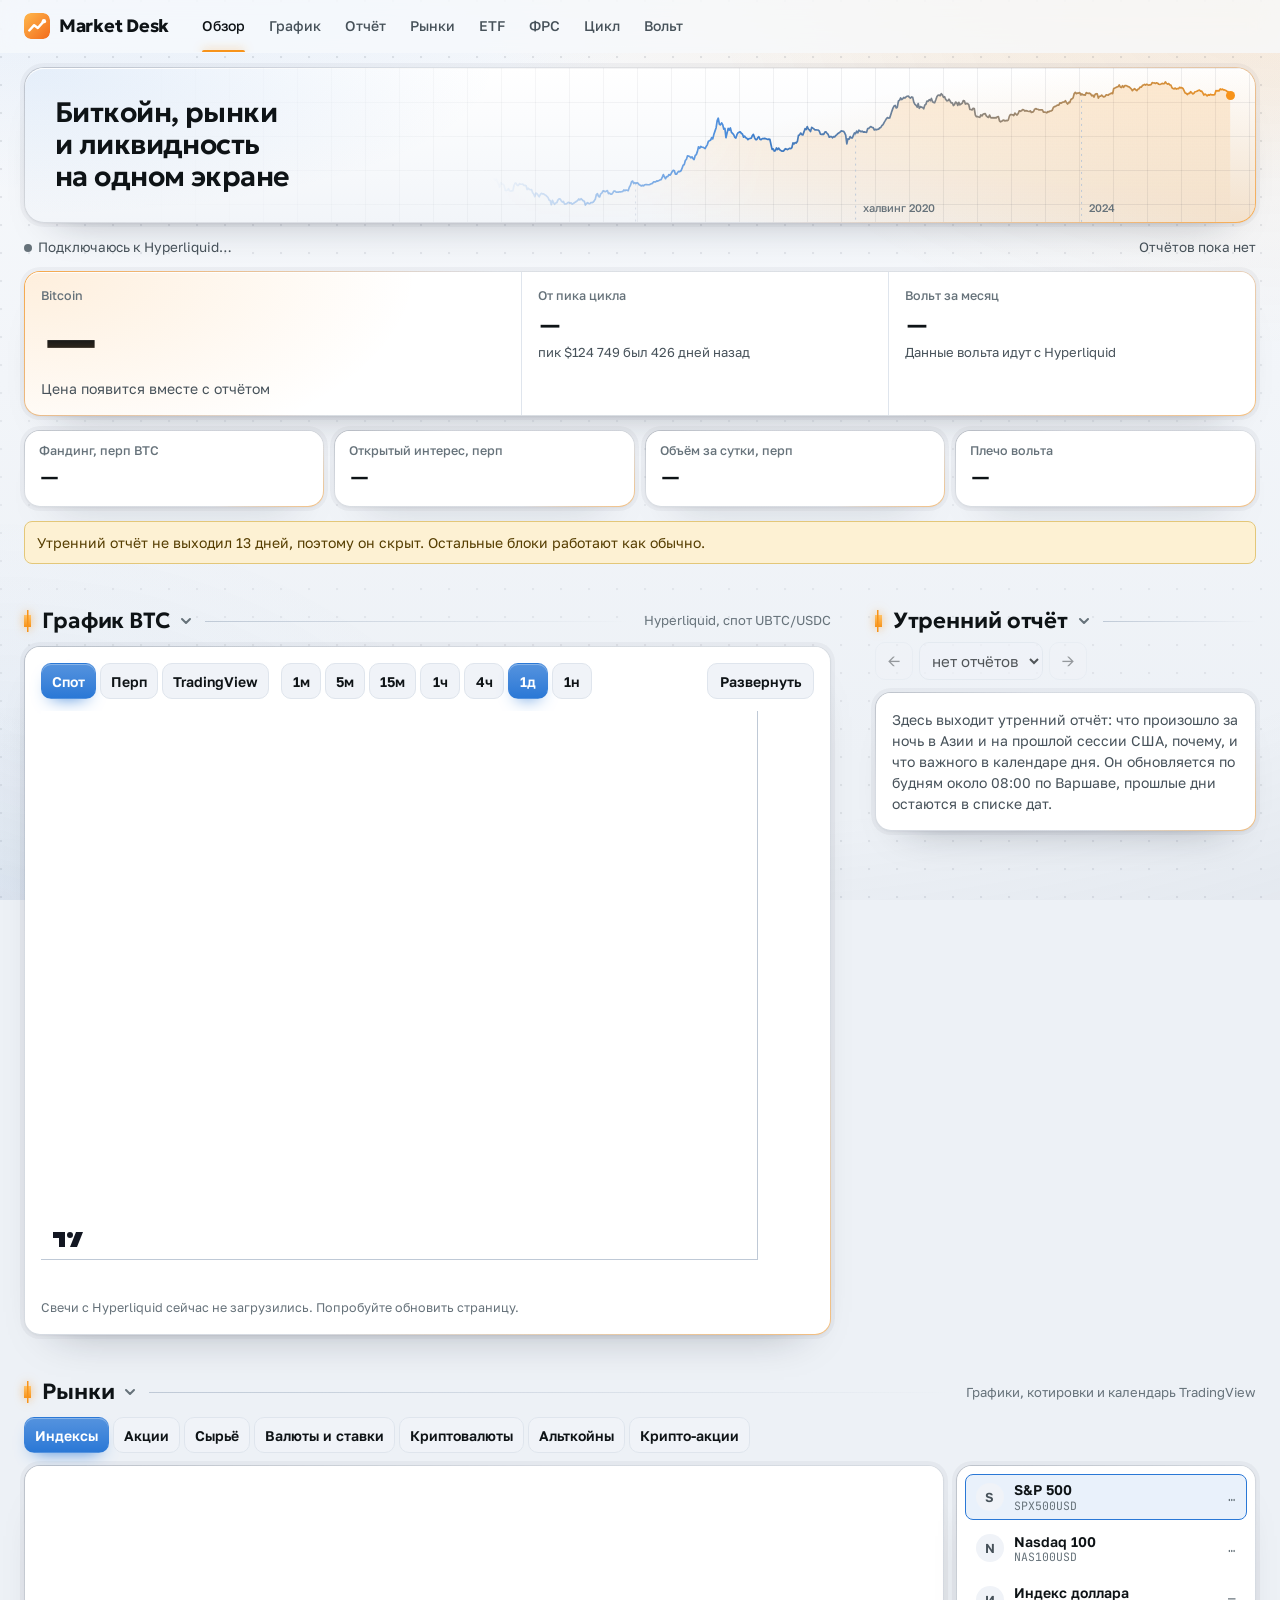
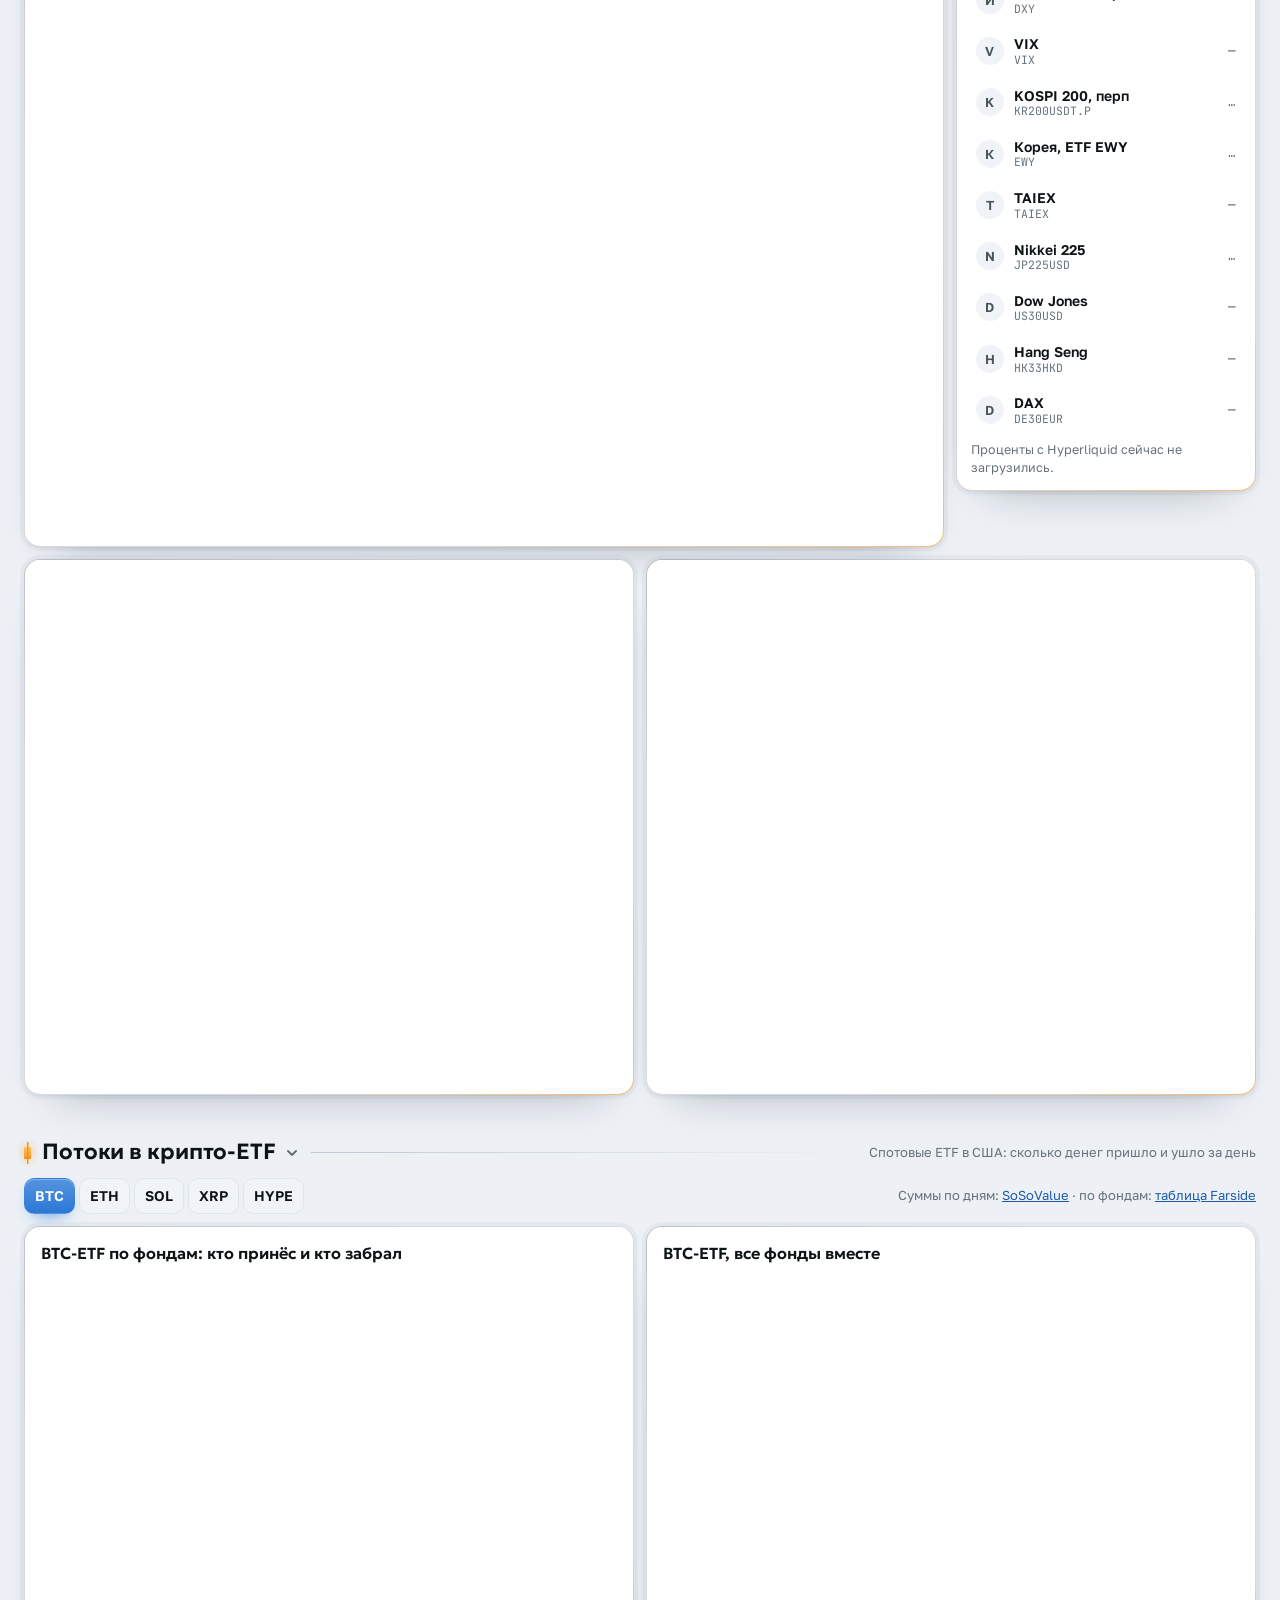
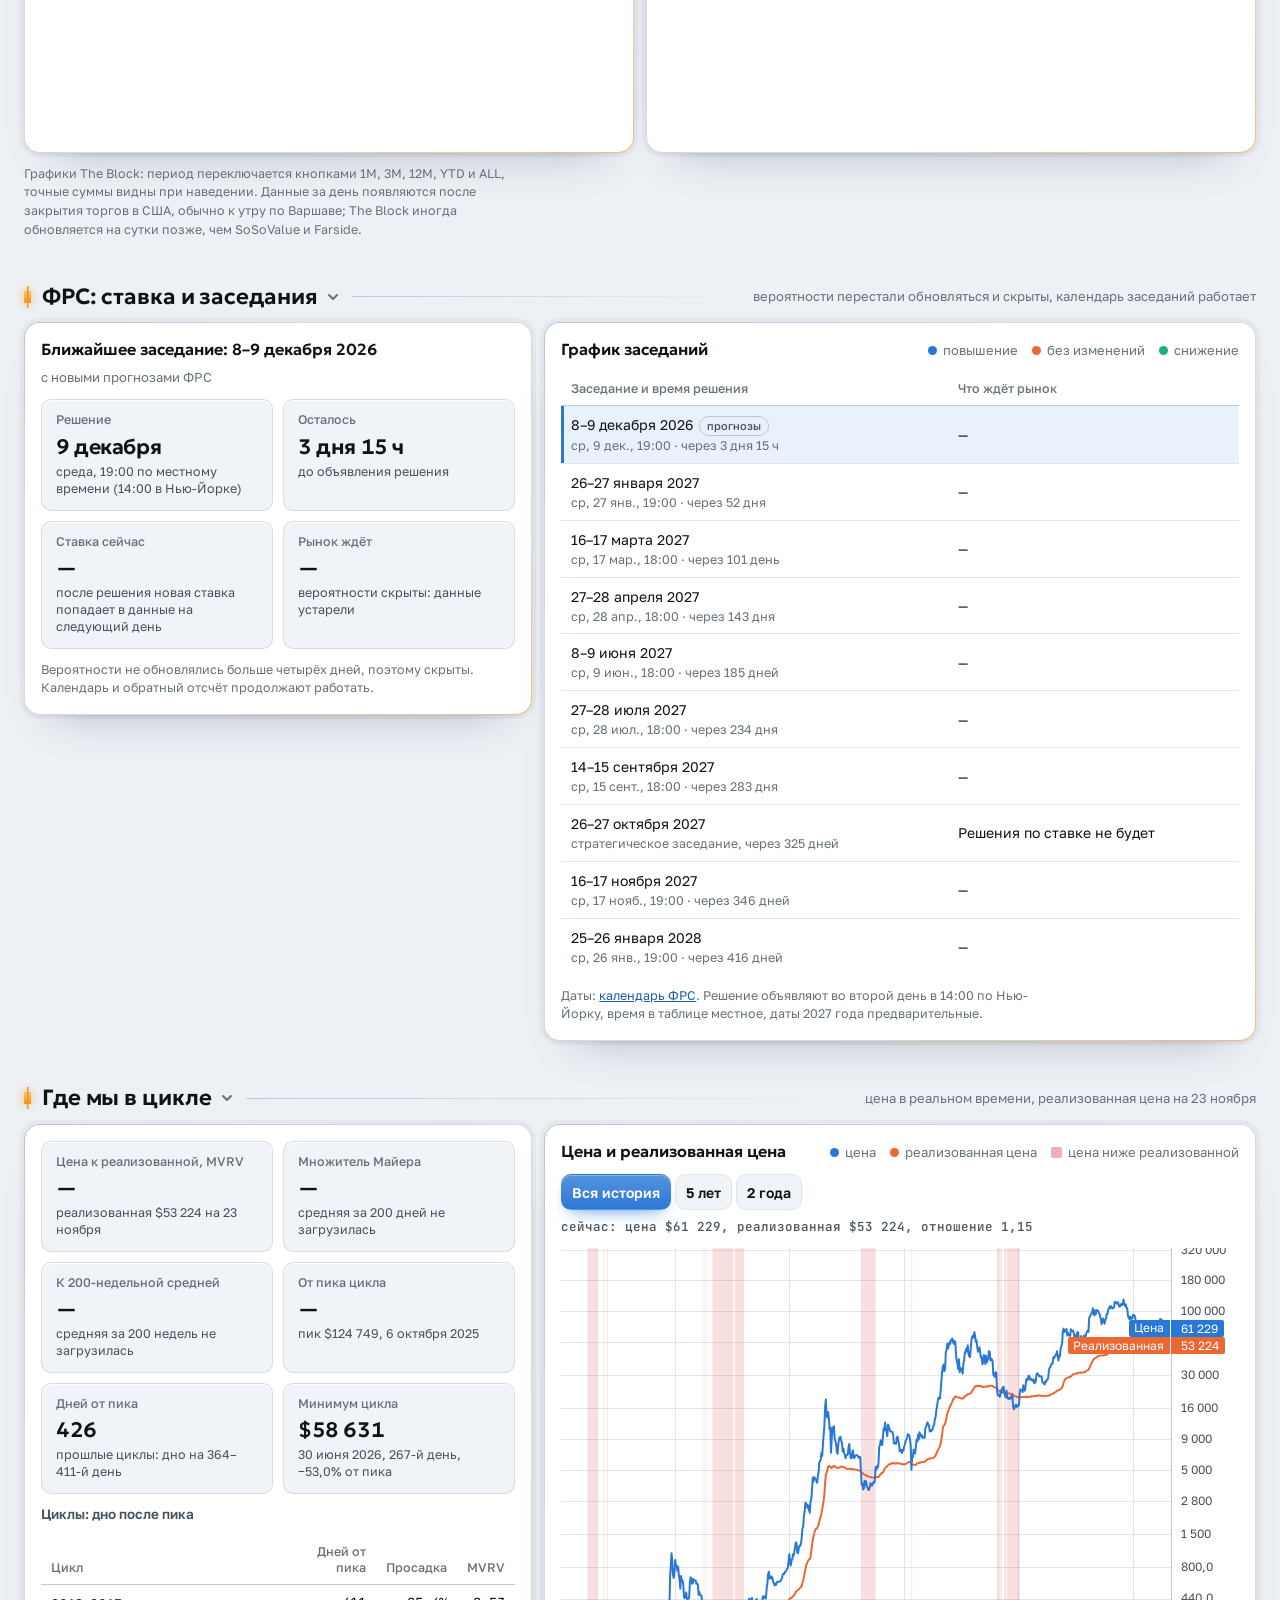
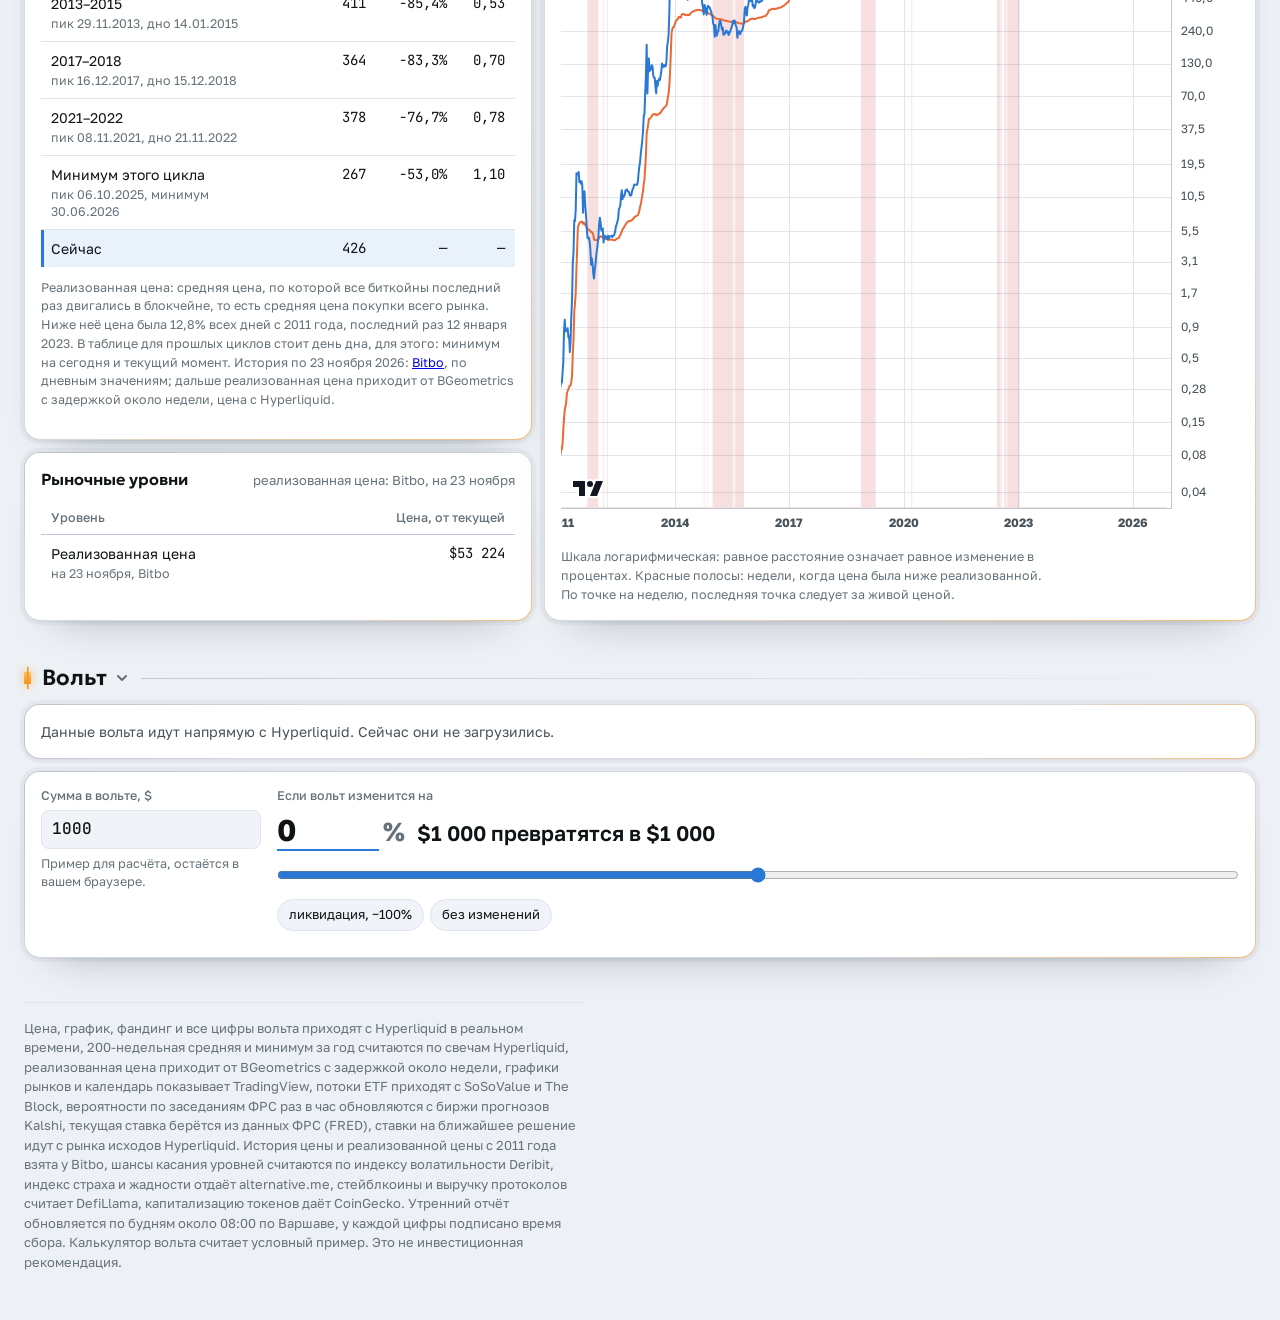
==== commit 18c8b41e: "Оформление: блоки-пластины со световой кромкой, обложка в шапке, свечи у заголовков разделов Тонкая " ====
--- a/index.html
+++ b/index.html
@@ -593,6 +593,107 @@
   .mk-row2 .tvbox.cal{flex:1 1 auto;height:auto;min-height:420px}
   .mk-row2 .tvbox.cal .tradingview-widget-container{position:absolute;inset:0}
 }
+
+/* ================= frame: plates on a lit desk =================
+   Every block is a plate: a hairline that is bright where the light falls (top left) and warm in the opposite corner,
+   a thin mat around it, a soft deep shadow under it. The gaps between plates carry a fine dot grid, like chart paper.
+   Orange marks the way: a small candle opens each section, a line under the bar shows where you are. */
+:root{
+  --edge-hi:rgba(15,25,45,.22); --edge-lo:rgba(15,25,45,.1); --edge-warm:rgba(247,147,26,.55);
+  --mat:rgba(15,25,45,.035); --sheen:rgba(255,255,255,.95);
+  --plate-shadow:0 1px 2px rgba(16,24,40,.05), 0 24px 44px -32px rgba(16,24,40,.38);
+  --dot:rgba(15,25,45,.11); --vignette:rgba(96,112,140,.14);
+  --row-hover:rgba(15,25,45,.04);
+  --r:16px;
+}
+@media (prefers-color-scheme: dark){
+  :root:not([data-theme="light"]){
+    --plane:#070a10; --plane-top:#0b1019;
+    --edge-hi:rgba(190,212,255,.34); --edge-lo:rgba(255,255,255,.08); --edge-warm:rgba(247,147,26,.42);
+    --mat:rgba(255,255,255,.028); --sheen:rgba(255,255,255,.05);
+    --plate-shadow:0 34px 60px -42px rgba(0,0,0,.95), 0 2px 8px -2px rgba(0,0,0,.45);
+    --dot:rgba(255,255,255,.075); --vignette:rgba(0,0,0,.55);
+    --row-hover:rgba(255,255,255,.035);
+  }
+}
+:root[data-theme="dark"]{
+  --plane:#070a10; --plane-top:#0b1019;
+  --edge-hi:rgba(190,212,255,.34); --edge-lo:rgba(255,255,255,.08); --edge-warm:rgba(247,147,26,.42);
+  --mat:rgba(255,255,255,.028); --sheen:rgba(255,255,255,.05);
+  --plate-shadow:0 34px 60px -42px rgba(0,0,0,.95), 0 2px 8px -2px rgba(0,0,0,.45);
+  --dot:rgba(255,255,255,.075); --vignette:rgba(0,0,0,.55);
+  --row-hover:rgba(255,255,255,.035);
+}
+
+/* the desk: glow that stays with the window, a vignette at its edges, chart-paper dots in the gaps */
+body::before{opacity:1;background:
+  radial-gradient(140% 110% at 50% 28%, transparent 58%, var(--vignette) 100%),
+  radial-gradient(62vw 54vh at 100% 0, color-mix(in srgb, var(--glow-warm) 45%, transparent), transparent 72%),
+  radial-gradient(58vw 60vh at 0 100%, color-mix(in srgb, var(--glow-cool) 45%, transparent), transparent 72%)}
+body::after{content:"";position:fixed;inset:0;z-index:-1;pointer-events:none;
+  background-image:radial-gradient(circle at 1px 1px, var(--dot) 1px, transparent 1.6px);background-size:28px 28px;
+  -webkit-mask-image:linear-gradient(180deg, #000 0, rgba(0,0,0,.45) 55%, rgba(0,0,0,.75) 100%);mask-image:linear-gradient(180deg, #000 0, rgba(0,0,0,.45) 55%, rgba(0,0,0,.75) 100%)}
+
+/* plates */
+.tile{border:1px solid var(--edge-lo);box-shadow:inset 0 1px 0 var(--sheen)}
+.panel,.hero,.top > .tiles .tile,.sec.folded > .sec-head{
+  border:1px solid transparent;
+  background:linear-gradient(var(--surface), var(--surface)) padding-box,
+    linear-gradient(150deg, var(--edge-hi) 0, var(--edge-lo) 26%, var(--edge-lo) 74%, var(--edge-warm) 100%) border-box;
+  box-shadow:0 0 0 4px var(--mat), inset 0 1px 0 var(--sheen), var(--plate-shadow)}
+/* the price plate is the one lit by the dawn */
+.hero{background:
+  radial-gradient(560px 280px at 0 0, color-mix(in srgb, var(--brand) 15%, transparent), transparent 70%) padding-box,
+  linear-gradient(var(--surface), var(--surface)) padding-box,
+  linear-gradient(140deg, color-mix(in srgb, var(--brand) 80%, transparent) 0, var(--edge-lo) 34%, var(--edge-lo) 74%, var(--edge-warm) 100%) border-box}
+.hero-fig{background:linear-gradient(180deg, var(--ink) 42%, color-mix(in srgb, var(--ink) 58%, var(--brand)));-webkit-background-clip:text;background-clip:text;-webkit-text-fill-color:transparent}
+@media (forced-colors: active){.hero-fig{background:none;-webkit-text-fill-color:currentColor}}
+.tile-v,.stat-v{font-family:var(--f-display);letter-spacing:-.02em;font-variant-numeric:tabular-nums}
+
+/* a section opens with a candle and a rule that runs to its note */
+.sec > .sec-head{align-items:center}
+.sec > .sec-head > h2{display:flex;align-items:center;gap:11px;flex:1 1 auto;min-width:0}
+.sec > .sec-head > h2::before{content:"";flex:none;width:7px;height:22px;background:
+  linear-gradient(var(--brand), var(--brand)) 50% 0/1.5px 100% no-repeat,
+  linear-gradient(180deg, #ffc266, var(--brand)) 50% 50%/7px 12px no-repeat;
+  filter:drop-shadow(0 0 5px color-mix(in srgb, var(--brand) 55%, transparent))}
+.sec > .sec-head > h2::after{content:"";flex:1 1 24px;min-width:24px;height:1px;background:linear-gradient(to right, var(--rule-strong), transparent)}
+.sec.folded > .sec-head > h2::after{display:none}
+.sec.folded > .sec-head .fold{flex:1;width:auto}
+@media (min-width:760px){.page{gap:44px}}
+
+/* controls */
+.seg button,.btn,.dg-nav button,.dg-nav select{border-radius:10px;transition:background-color .15s,border-color .15s,color .15s}
+.seg button[aria-pressed="true"]{background:linear-gradient(180deg, color-mix(in srgb, var(--accent) 80%, white), var(--accent));border-color:transparent;
+  box-shadow:inset 0 1px 0 rgba(255,255,255,.3), 0 8px 18px -10px var(--accent)}
+.tbl thead th{border-bottom-color:var(--rule-strong)}
+@media (hover:hover){.tbl tbody tr:not(.grp):hover > td{box-shadow:inset 0 0 0 999px var(--row-hover)}}
+
+/* the bar: where you are is a line of the brand colour on its lower edge */
+.bar-nav a{position:relative}
+.bar-nav a[aria-current="true"]{color:var(--ink);background:transparent}
+.bar-nav a[aria-current="true"]::after{content:"";position:absolute;left:11px;right:11px;bottom:-9px;height:2px;border-radius:2px 2px 0 0;
+  background:var(--brand);box-shadow:0 0 10px color-mix(in srgb, var(--brand) 70%, transparent)}
+@media (prefers-reduced-motion: reduce){.seg button,.btn{transition:none}}
+
+/* the masthead is the cover plate: chart paper, bitcoin's whole history, one line about the page */
+:root{--cover-a:#ffffff; --cover-b:#f2f5f9; --cover-warm:rgba(247,147,26,.2); --cover-cool:rgba(42,120,214,.12); --grid:rgba(15,25,45,.07)}
+@media (prefers-color-scheme: dark){:root:not([data-theme="light"]){--cover-a:#111827; --cover-b:#090d15; --cover-warm:rgba(247,147,26,.2); --cover-cool:rgba(57,135,229,.22); --grid:rgba(255,255,255,.055)}}
+:root[data-theme="dark"]{--cover-a:#111827; --cover-b:#090d15; --cover-warm:rgba(247,147,26,.2); --cover-cool:rgba(57,135,229,.22); --grid:rgba(255,255,255,.055)}
+.mast{padding:16px 18px;border-radius:20px;overflow:hidden;border:1px solid transparent;background:
+    radial-gradient(80% 170% at 100% 100%, var(--cover-warm), transparent 62%) padding-box,
+    radial-gradient(60% 150% at 0 0, var(--cover-cool), transparent 64%) padding-box,
+    linear-gradient(180deg, var(--cover-a), var(--cover-b)) padding-box,
+    linear-gradient(150deg, var(--edge-hi) 0, var(--edge-lo) 26%, var(--edge-lo) 66%, color-mix(in srgb, var(--brand) 75%, transparent) 100%) border-box;
+  box-shadow:0 0 0 4px var(--mat), inset 0 1px 0 var(--sheen), var(--plate-shadow)}
+.mast::before{content:"";position:absolute;inset:0;z-index:-2;pointer-events:none;
+  background-image:linear-gradient(var(--grid) 1px, transparent 1px), linear-gradient(90deg, var(--grid) 1px, transparent 1px);background-size:34px 34px;
+  -webkit-mask-image:linear-gradient(to right, transparent 8%, #000 70%);mask-image:linear-gradient(to right, transparent 8%, #000 70%)}
+.mast-lab{bottom:9px}
+.page{padding-top:14px}
+@media (min-width:900px){.mast{padding:22px 30px;min-height:156px} .mast-tag{font-size:clamp(27px, 2.2vw, 38px)}}
+/* on a phone a tile is narrow: the body face keeps "−$700,5 млн" on one line */
+@media (max-width:559px){.tile-v{font-family:var(--f-body);letter-spacing:0}}
 </style>
 </head>
 <body>
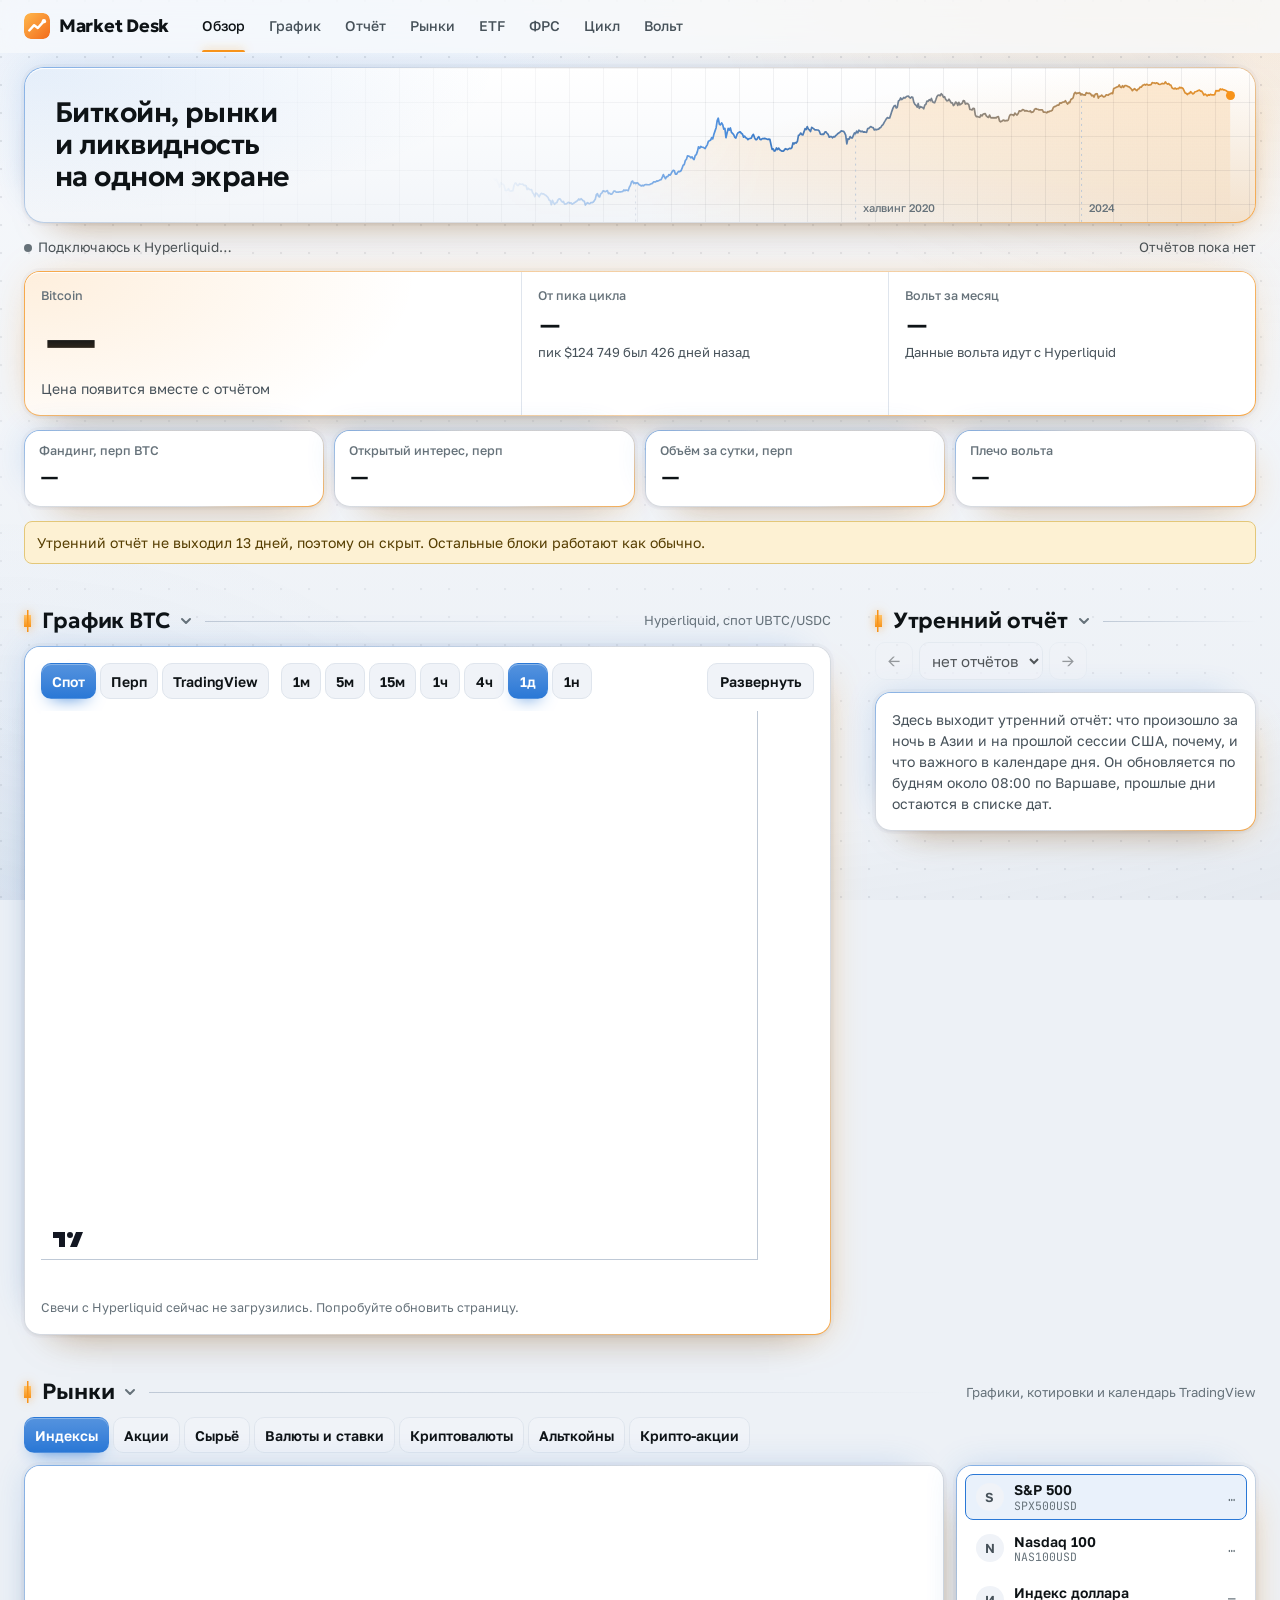
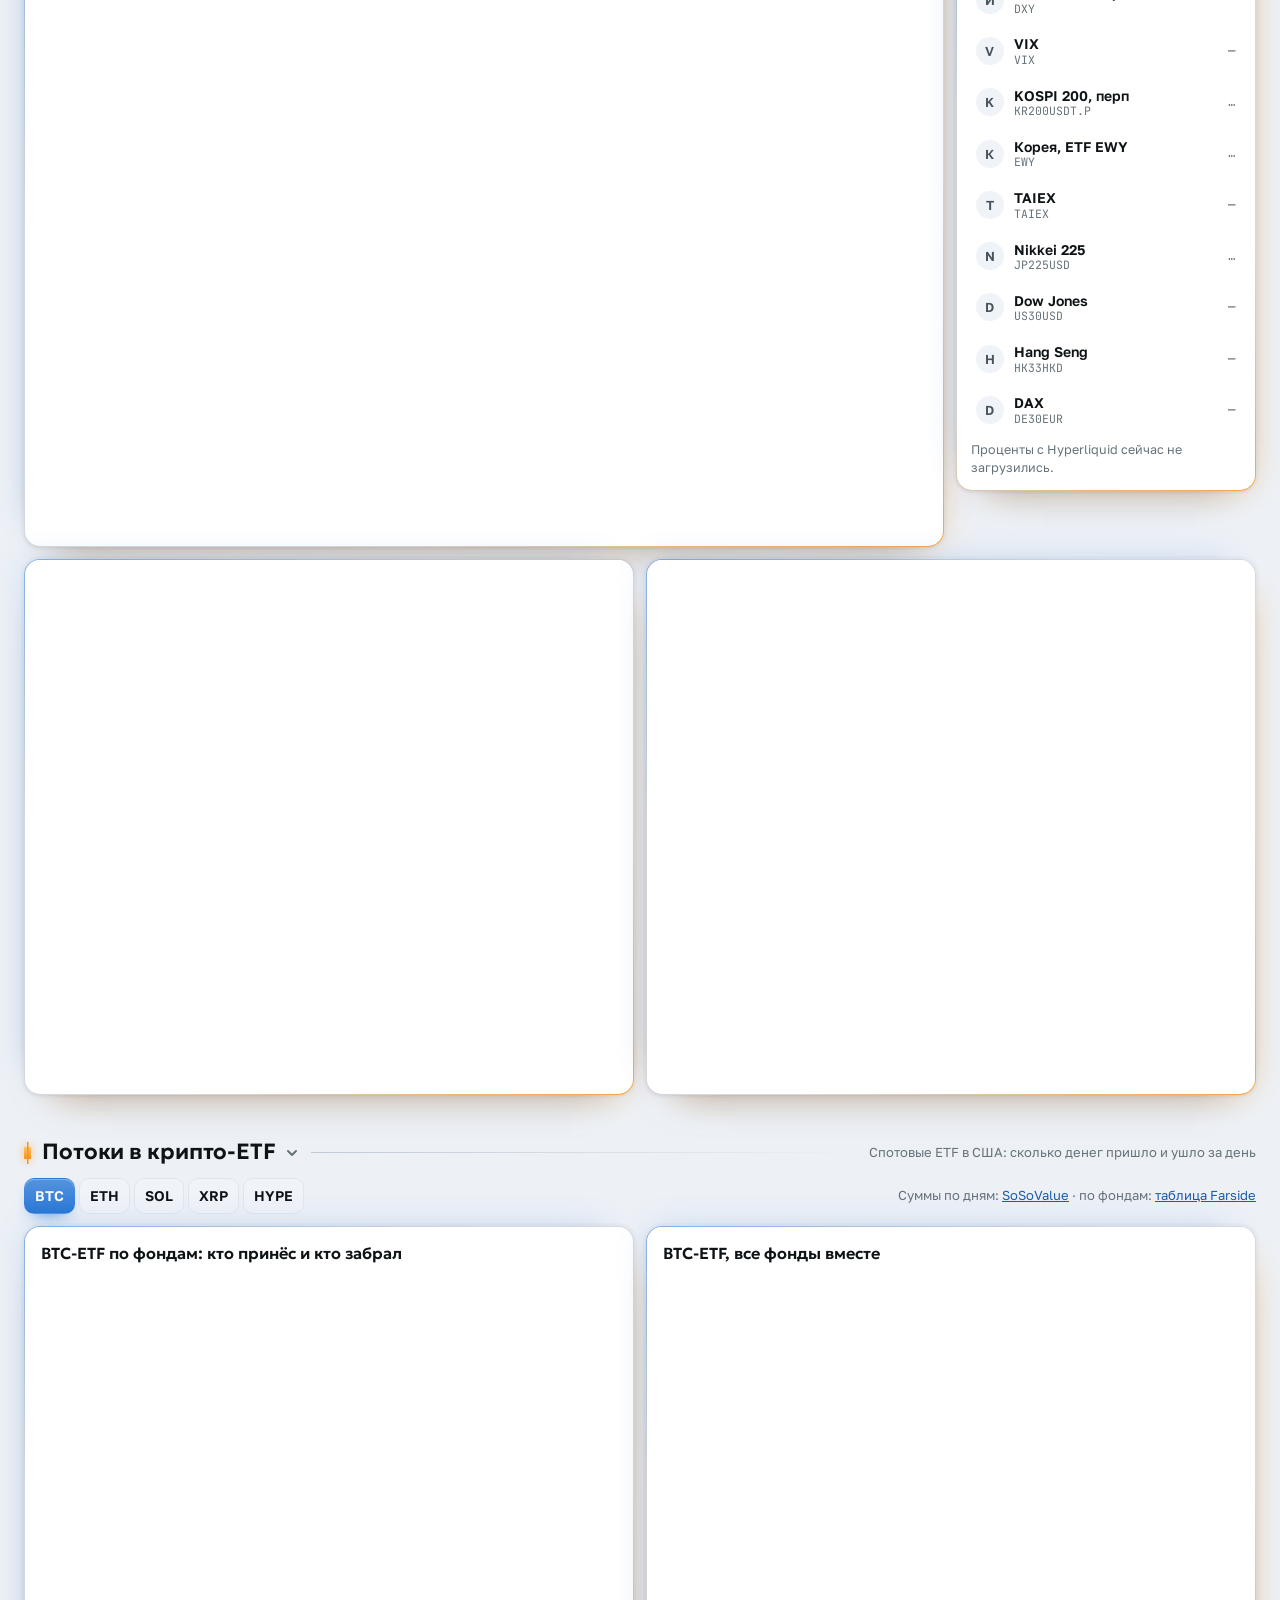
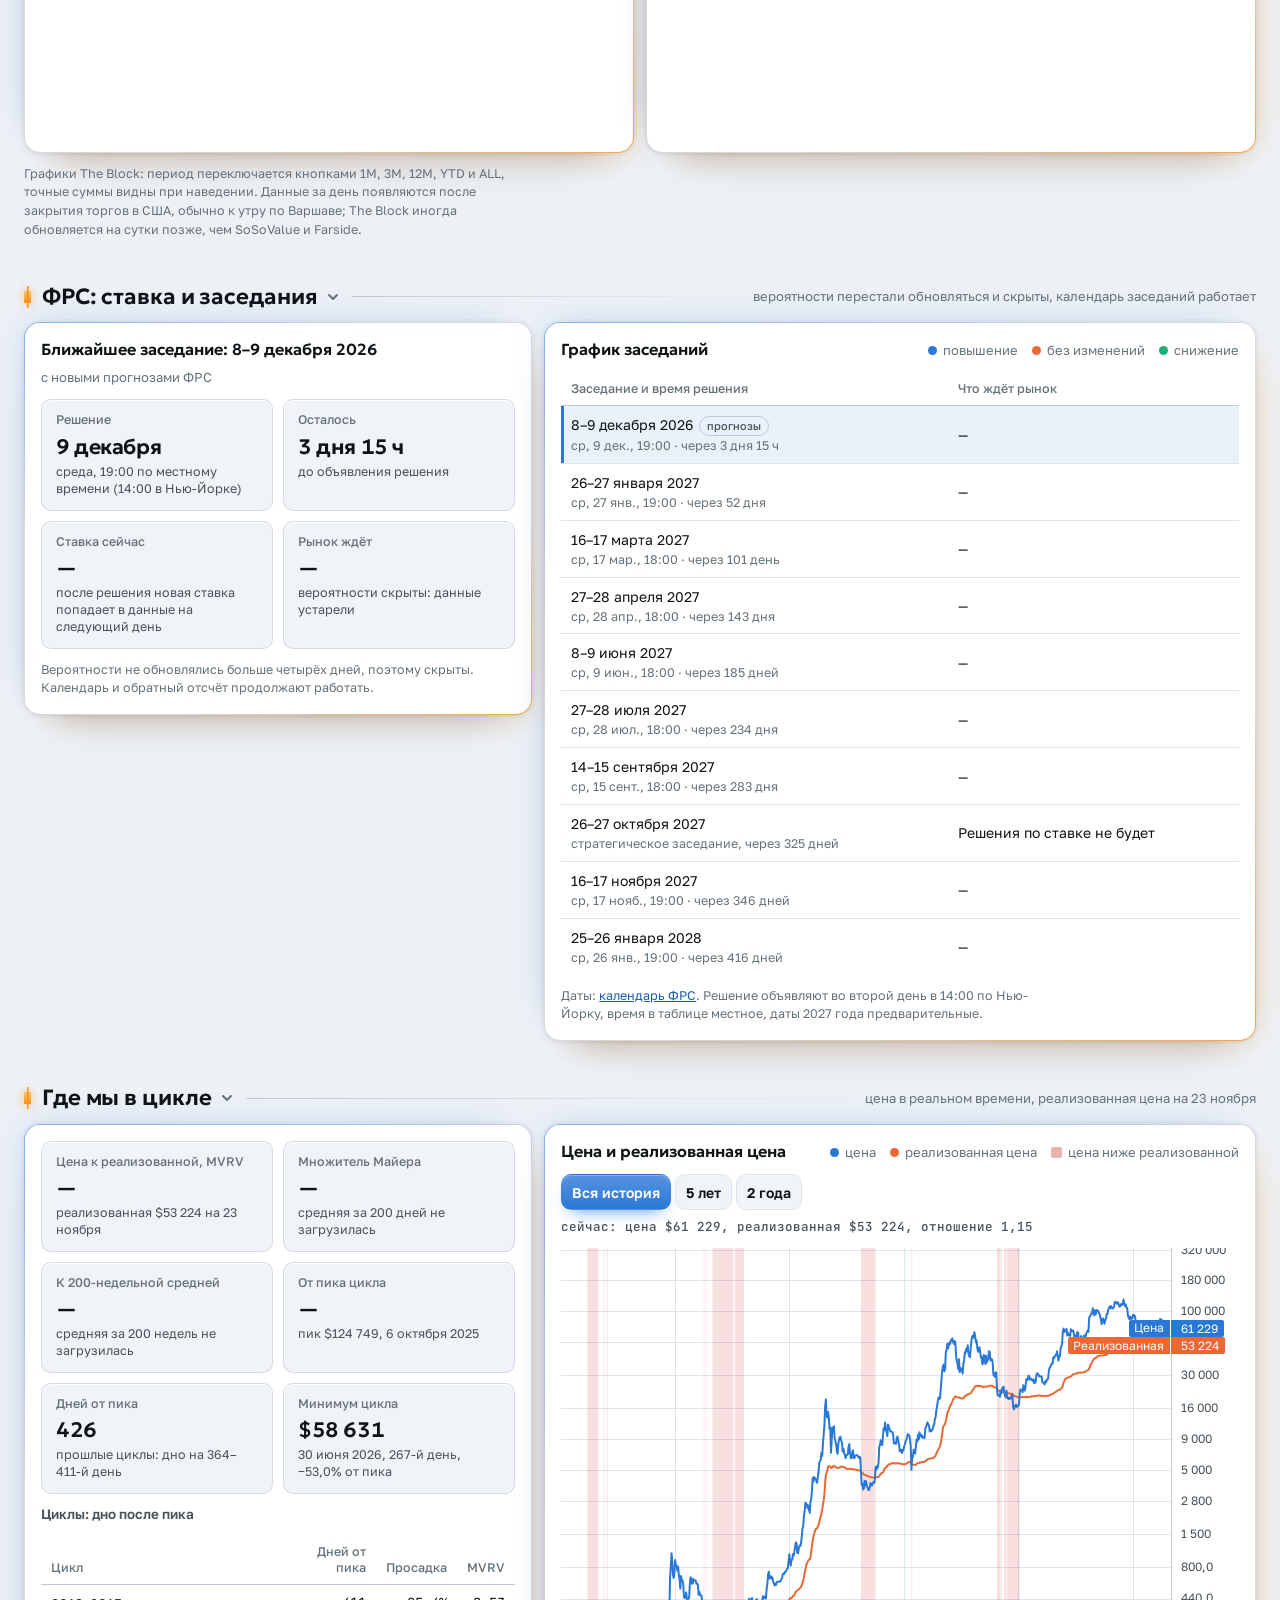
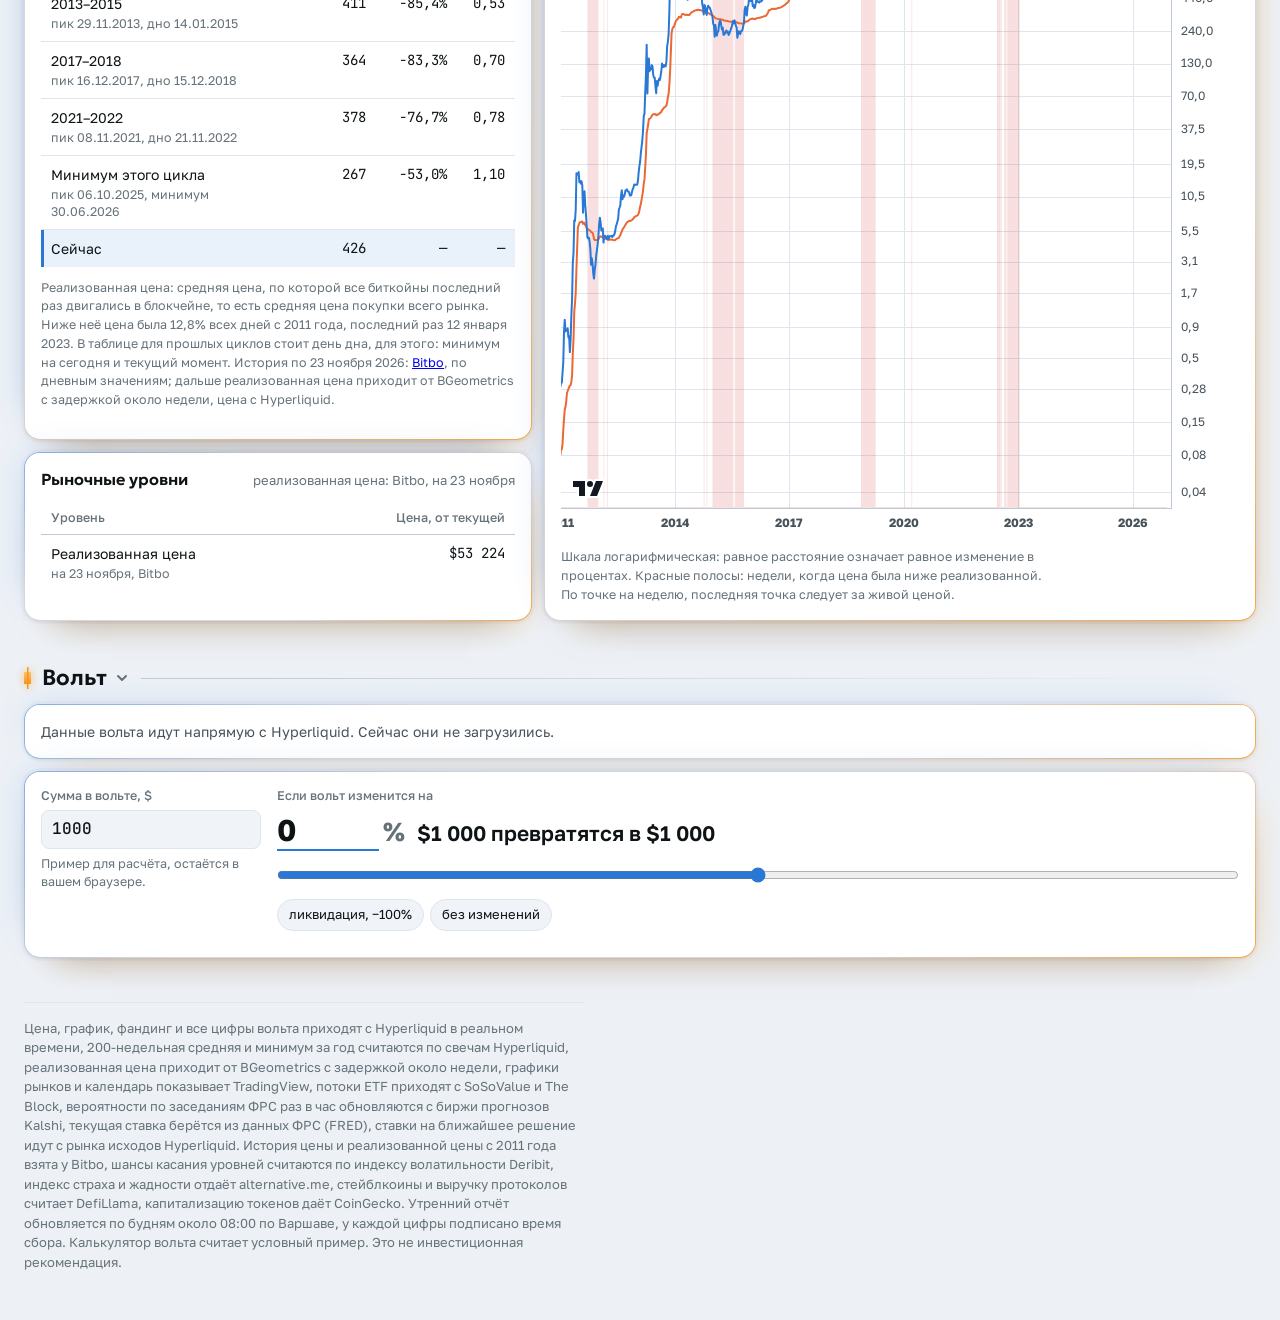
==== commit 7f00a809: "Блоки светятся по кромке: синий свет сверху слева, оранжевый снизу справа У блока с ценой оранжевое " ====
--- a/index.html
+++ b/index.html
@@ -694,6 +694,53 @@
 @media (min-width:900px){.mast{padding:22px 30px;min-height:156px} .mast-tag{font-size:clamp(27px, 2.2vw, 38px)}}
 /* on a phone a tile is narrow: the body face keeps "−$700,5 млн" on one line */
 @media (max-width:559px){.tile-v{font-family:var(--f-body);letter-spacing:0}}
+
+/* ================= glow: the plates are lit from within their rim =================
+   The rim is a neon hairline: blue where the cool light falls (top left), orange in the opposite corner, and each colour
+   spills a soft halo outside its corner. The price plate glows orange all the way round, and a glint runs along its rim. */
+:root{
+  --edge-hi:rgba(42,120,214,.55); --edge-lo:rgba(15,25,45,.11); --edge-warm:rgba(247,147,26,.8);
+  --halo-a:rgba(42,120,214,.3); --halo-b:rgba(247,147,26,.4); --halo-hero:rgba(247,147,26,.45);
+  --mat:rgba(15,25,45,.025);
+}
+@media (prefers-color-scheme: dark){
+  :root:not([data-theme="light"]){
+    --edge-hi:rgba(110,170,255,.85); --edge-lo:rgba(255,255,255,.1); --edge-warm:rgba(255,160,50,.9);
+    --halo-a:rgba(60,135,255,.6); --halo-b:rgba(247,147,26,.55); --halo-hero:rgba(247,147,26,.5);
+    --mat:rgba(255,255,255,.018);
+  }
+}
+:root[data-theme="dark"]{
+  --edge-hi:rgba(110,170,255,.85); --edge-lo:rgba(255,255,255,.1); --edge-warm:rgba(255,160,50,.9);
+  --halo-a:rgba(60,135,255,.6); --halo-b:rgba(247,147,26,.55); --halo-hero:rgba(247,147,26,.5);
+  --mat:rgba(255,255,255,.018);
+}
+.panel,.top > .tiles .tile,.sec.folded > .sec-head,.mast{
+  background:linear-gradient(var(--surface), var(--surface)) padding-box,
+    linear-gradient(150deg, var(--edge-hi) 0, var(--edge-lo) 30%, var(--edge-lo) 70%, var(--edge-warm) 100%) border-box;
+  box-shadow:0 0 0 3px var(--mat), inset 0 1px 0 var(--sheen),
+    -12px -12px 34px -20px var(--halo-a), 12px 14px 36px -20px var(--halo-b), var(--plate-shadow)}
+.mast{background:
+    radial-gradient(80% 170% at 100% 100%, var(--cover-warm), transparent 62%) padding-box,
+    radial-gradient(60% 150% at 0 0, var(--cover-cool), transparent 64%) padding-box,
+    linear-gradient(180deg, var(--cover-a), var(--cover-b)) padding-box,
+    linear-gradient(150deg, var(--edge-hi) 0, var(--edge-lo) 30%, var(--edge-lo) 70%, var(--edge-warm) 100%) border-box}
+.hero{
+  background:
+    radial-gradient(560px 280px at 0 0, color-mix(in srgb, var(--brand) 15%, transparent), transparent 70%) padding-box,
+    linear-gradient(var(--surface), var(--surface)) padding-box,
+    linear-gradient(100deg, transparent 42%, rgba(255,244,224,.95) 50%, transparent 58%) border-box,
+    linear-gradient(140deg, var(--edge-warm) 0, color-mix(in srgb, var(--brand) 38%, transparent) 38%, color-mix(in srgb, var(--brand) 38%, transparent) 62%, var(--edge-warm) 100%) border-box;
+  background-size:auto, auto, 320% 100%, auto;background-position:0 0, 0 0, 130% 0, 0 0;background-repeat:no-repeat;
+  box-shadow:0 0 0 3px var(--mat), inset 0 1px 0 var(--sheen), 0 0 46px -16px var(--halo-hero), var(--plate-shadow);
+  animation:rim-glint 9s ease-in-out infinite}
+@keyframes rim-glint{0%,62%{background-position:0 0, 0 0, 130% 0, 0 0}100%{background-position:0 0, 0 0, -30% 0, 0 0}}
+@media (hover:hover){
+  .panel,.top > .tiles .tile{transition:box-shadow .35s}
+  .panel:hover,.top > .tiles .tile:hover{box-shadow:0 0 0 3px var(--mat), inset 0 1px 0 var(--sheen),
+    -14px -14px 40px -18px var(--halo-a), 14px 16px 42px -18px var(--halo-b), var(--plate-shadow)}
+}
+@media (prefers-reduced-motion: reduce){.hero{animation:none} .panel,.top > .tiles .tile{transition:none}}
 </style>
 </head>
 <body>
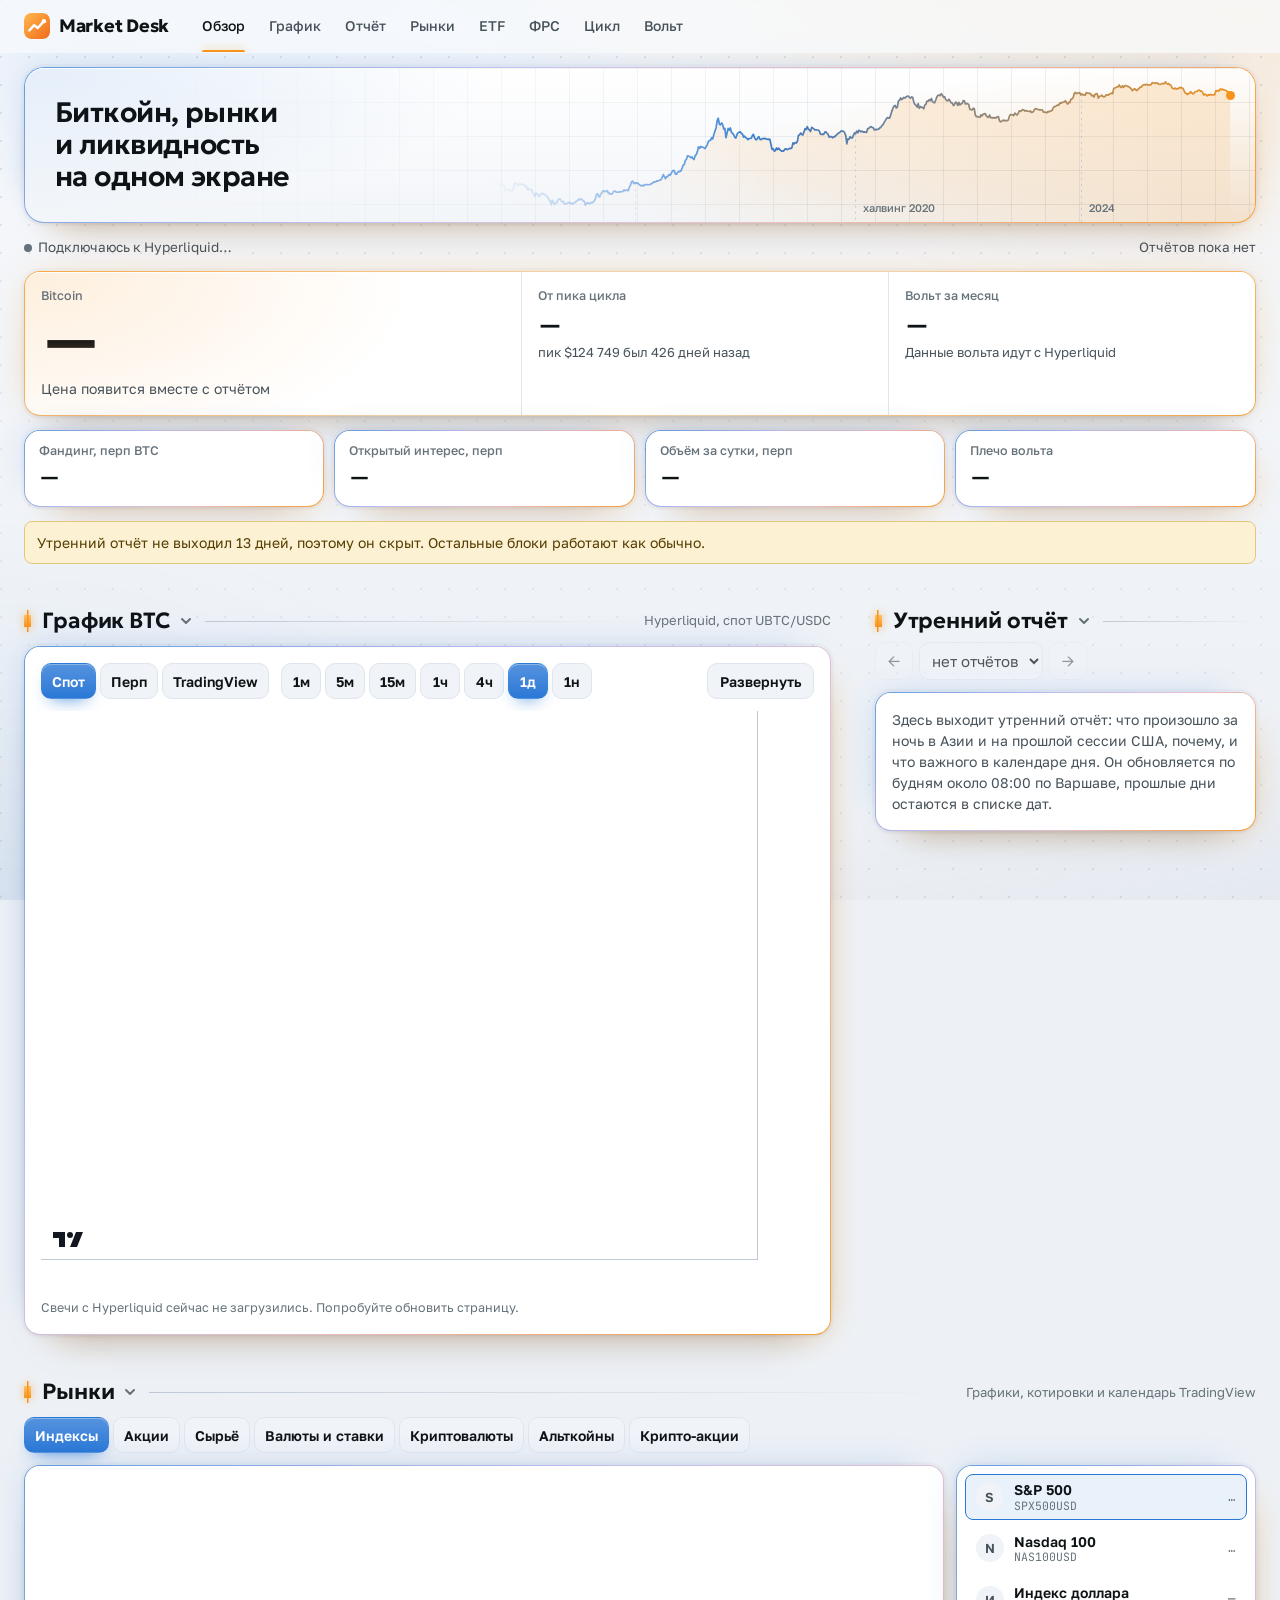
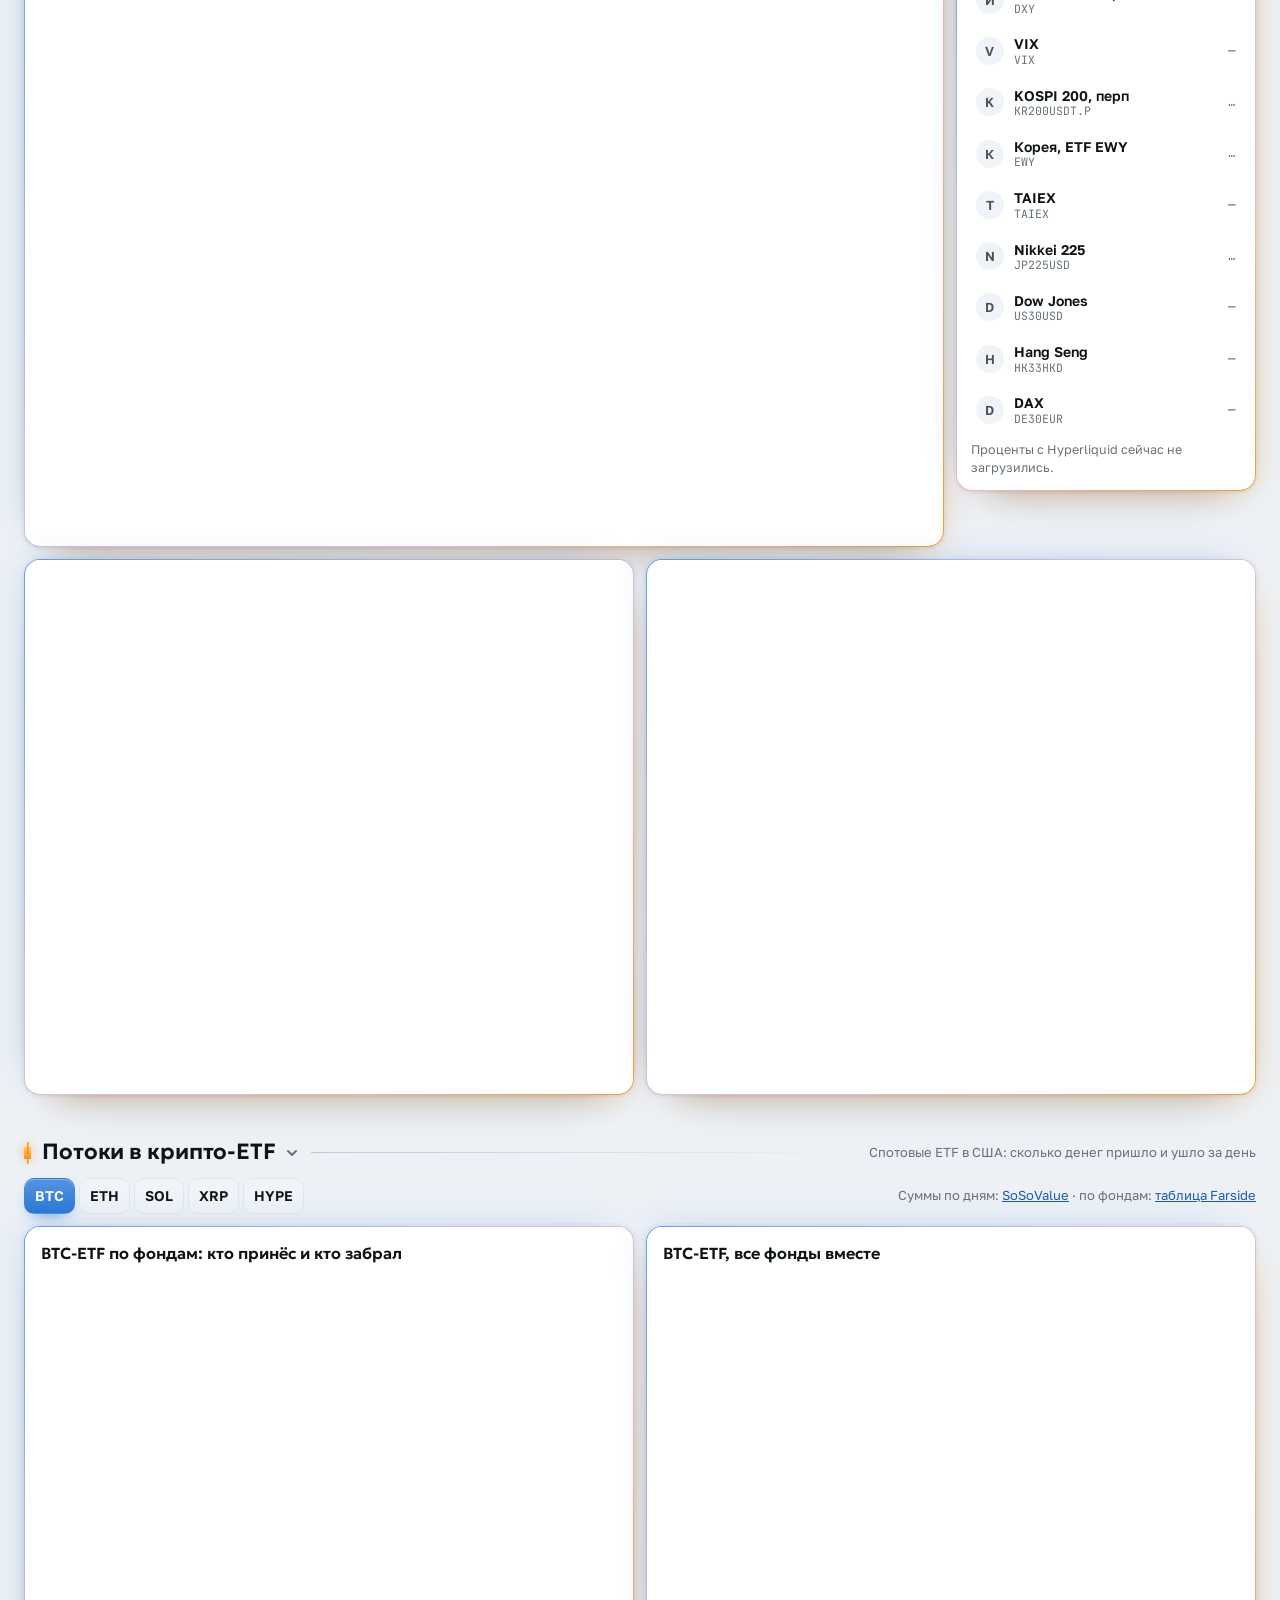
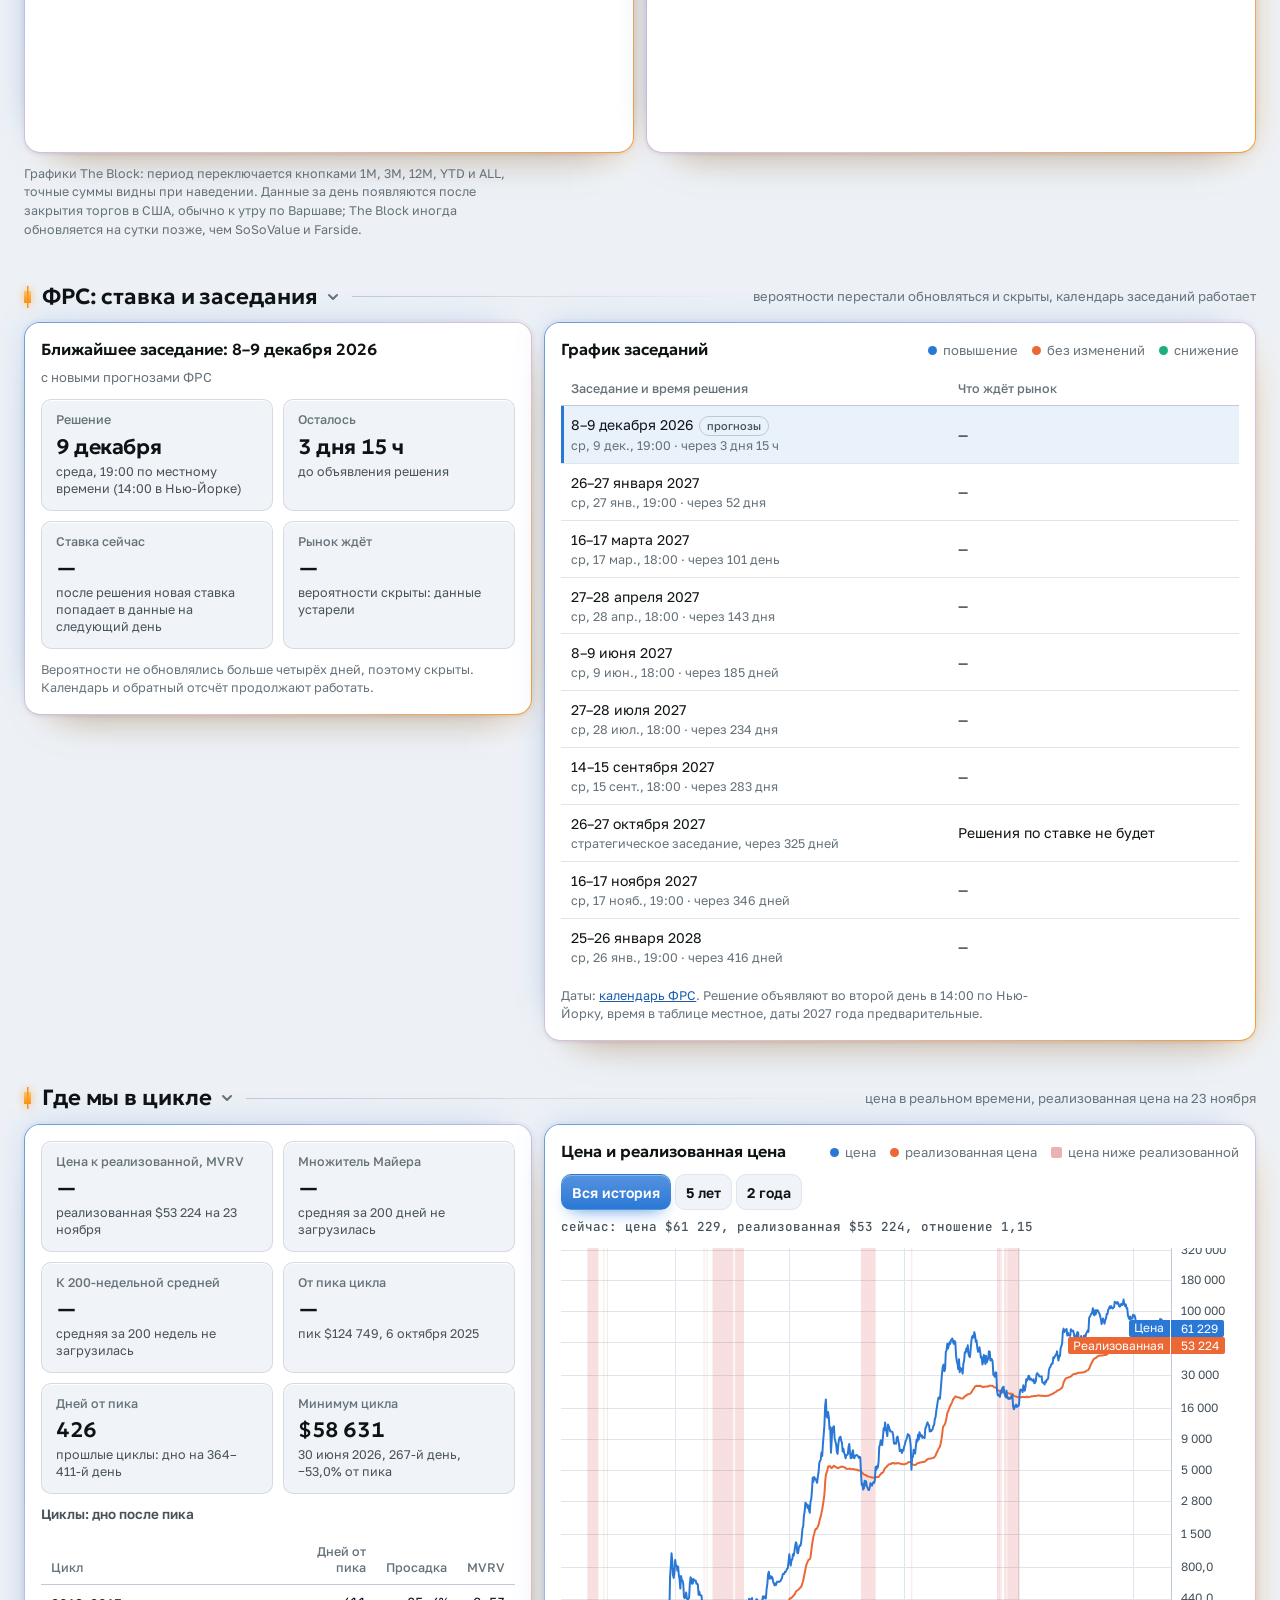
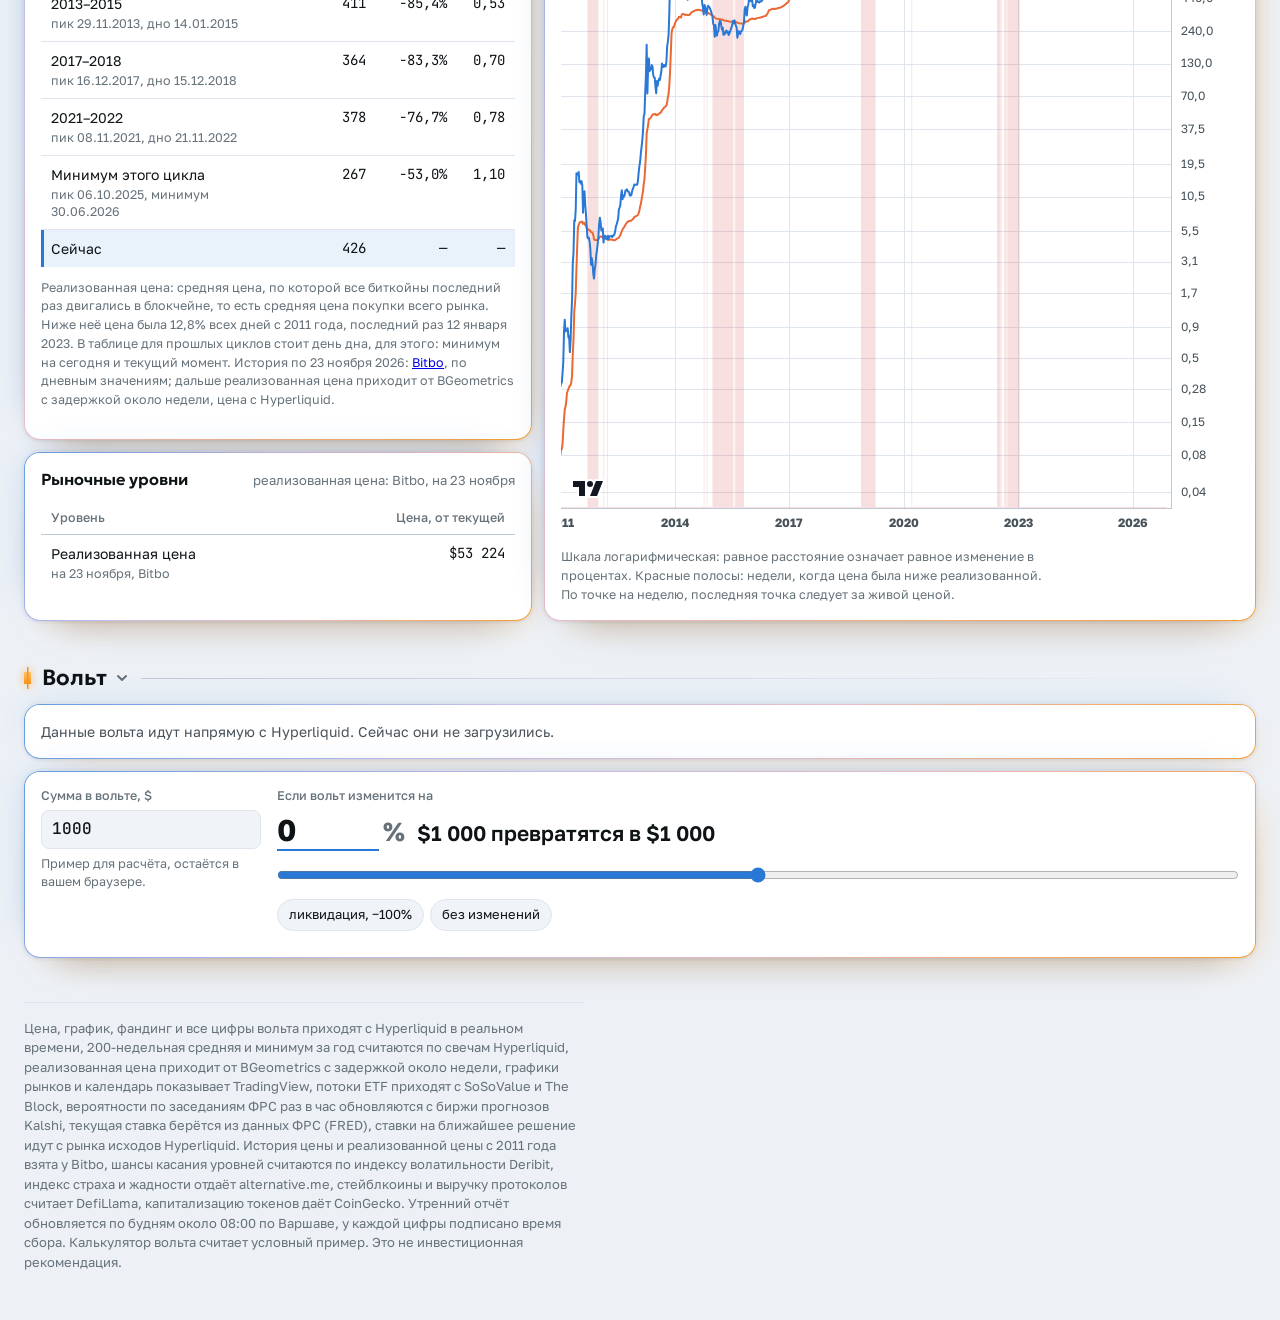
==== commit d9448354: "Кромка блоков одним градиентом: синий, фиолетовый, розовый, оранжевый Co-Authored-By: Claude Fable 5" ====
--- a/index.html
+++ b/index.html
@@ -717,14 +717,14 @@
 }
 .panel,.top > .tiles .tile,.sec.folded > .sec-head,.mast{
   background:linear-gradient(var(--surface), var(--surface)) padding-box,
-    linear-gradient(150deg, var(--edge-hi) 0, var(--edge-lo) 30%, var(--edge-lo) 70%, var(--edge-warm) 100%) border-box;
+    var(--rim) border-box;
   box-shadow:0 0 0 3px var(--mat), inset 0 1px 0 var(--sheen),
     -12px -12px 34px -20px var(--halo-a), 12px 14px 36px -20px var(--halo-b), var(--plate-shadow)}
 .mast{background:
     radial-gradient(80% 170% at 100% 100%, var(--cover-warm), transparent 62%) padding-box,
     radial-gradient(60% 150% at 0 0, var(--cover-cool), transparent 64%) padding-box,
     linear-gradient(180deg, var(--cover-a), var(--cover-b)) padding-box,
-    linear-gradient(150deg, var(--edge-hi) 0, var(--edge-lo) 30%, var(--edge-lo) 70%, var(--edge-warm) 100%) border-box}
+    var(--rim) border-box}
 .hero{
   background:
     radial-gradient(560px 280px at 0 0, color-mix(in srgb, var(--brand) 15%, transparent), transparent 70%) padding-box,
@@ -741,6 +741,11 @@
     -14px -14px 40px -18px var(--halo-a), 14px 16px 42px -18px var(--halo-b), var(--plate-shadow)}
 }
 @media (prefers-reduced-motion: reduce){.hero{animation:none} .panel,.top > .tiles .tile{transition:none}}
+
+/* the rim is one gradient, the colours of a dawn: night blue, violet, rose, the orange of the sun */
+:root{--rim:linear-gradient(135deg, rgba(42,120,214,.7) 0, rgba(112,92,220,.34) 36%, rgba(226,92,116,.34) 64%, rgba(247,147,26,.9) 100%)}
+@media (prefers-color-scheme: dark){:root:not([data-theme="light"]){--rim:linear-gradient(135deg, rgba(100,168,255,.95) 0, rgba(150,122,255,.5) 36%, rgba(255,118,140,.5) 64%, rgba(255,164,54,.95) 100%)}}
+:root[data-theme="dark"]{--rim:linear-gradient(135deg, rgba(100,168,255,.95) 0, rgba(150,122,255,.5) 36%, rgba(255,118,140,.5) 64%, rgba(255,164,54,.95) 100%)}
 </style>
 </head>
 <body>
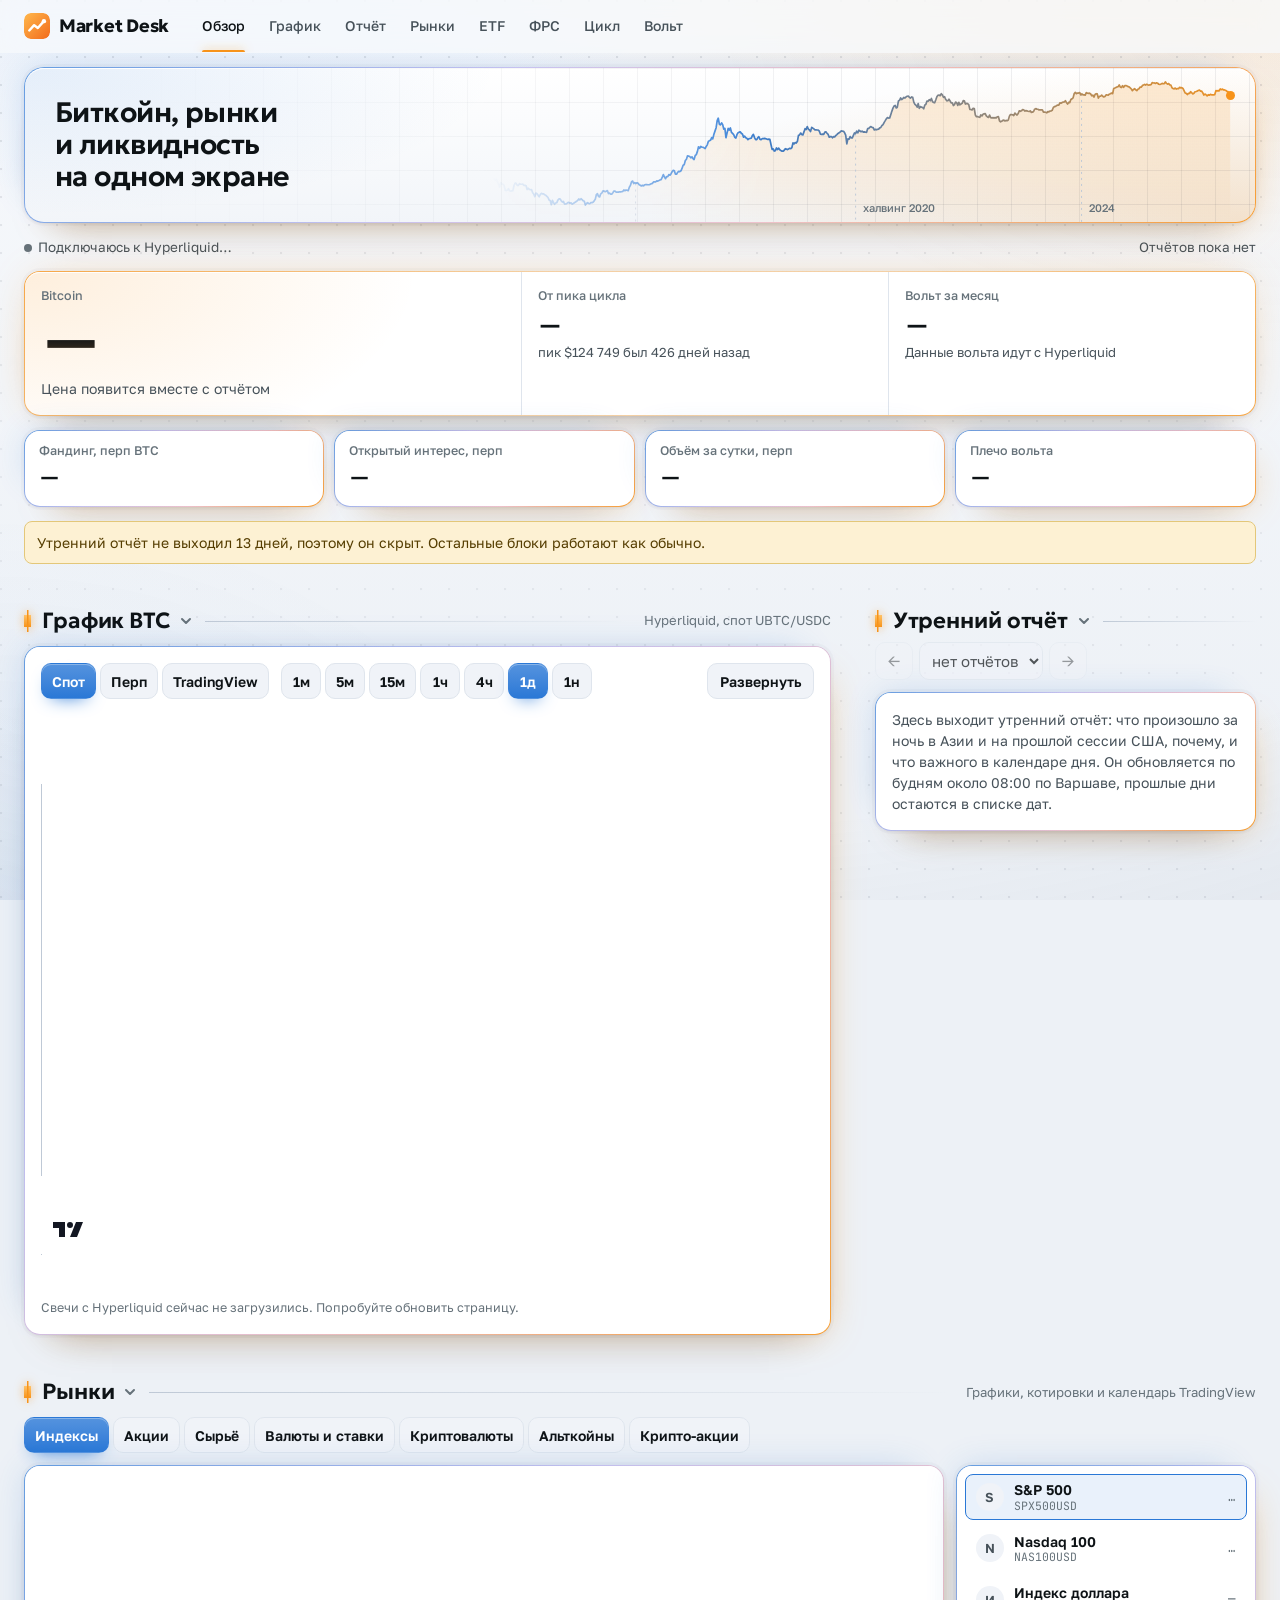
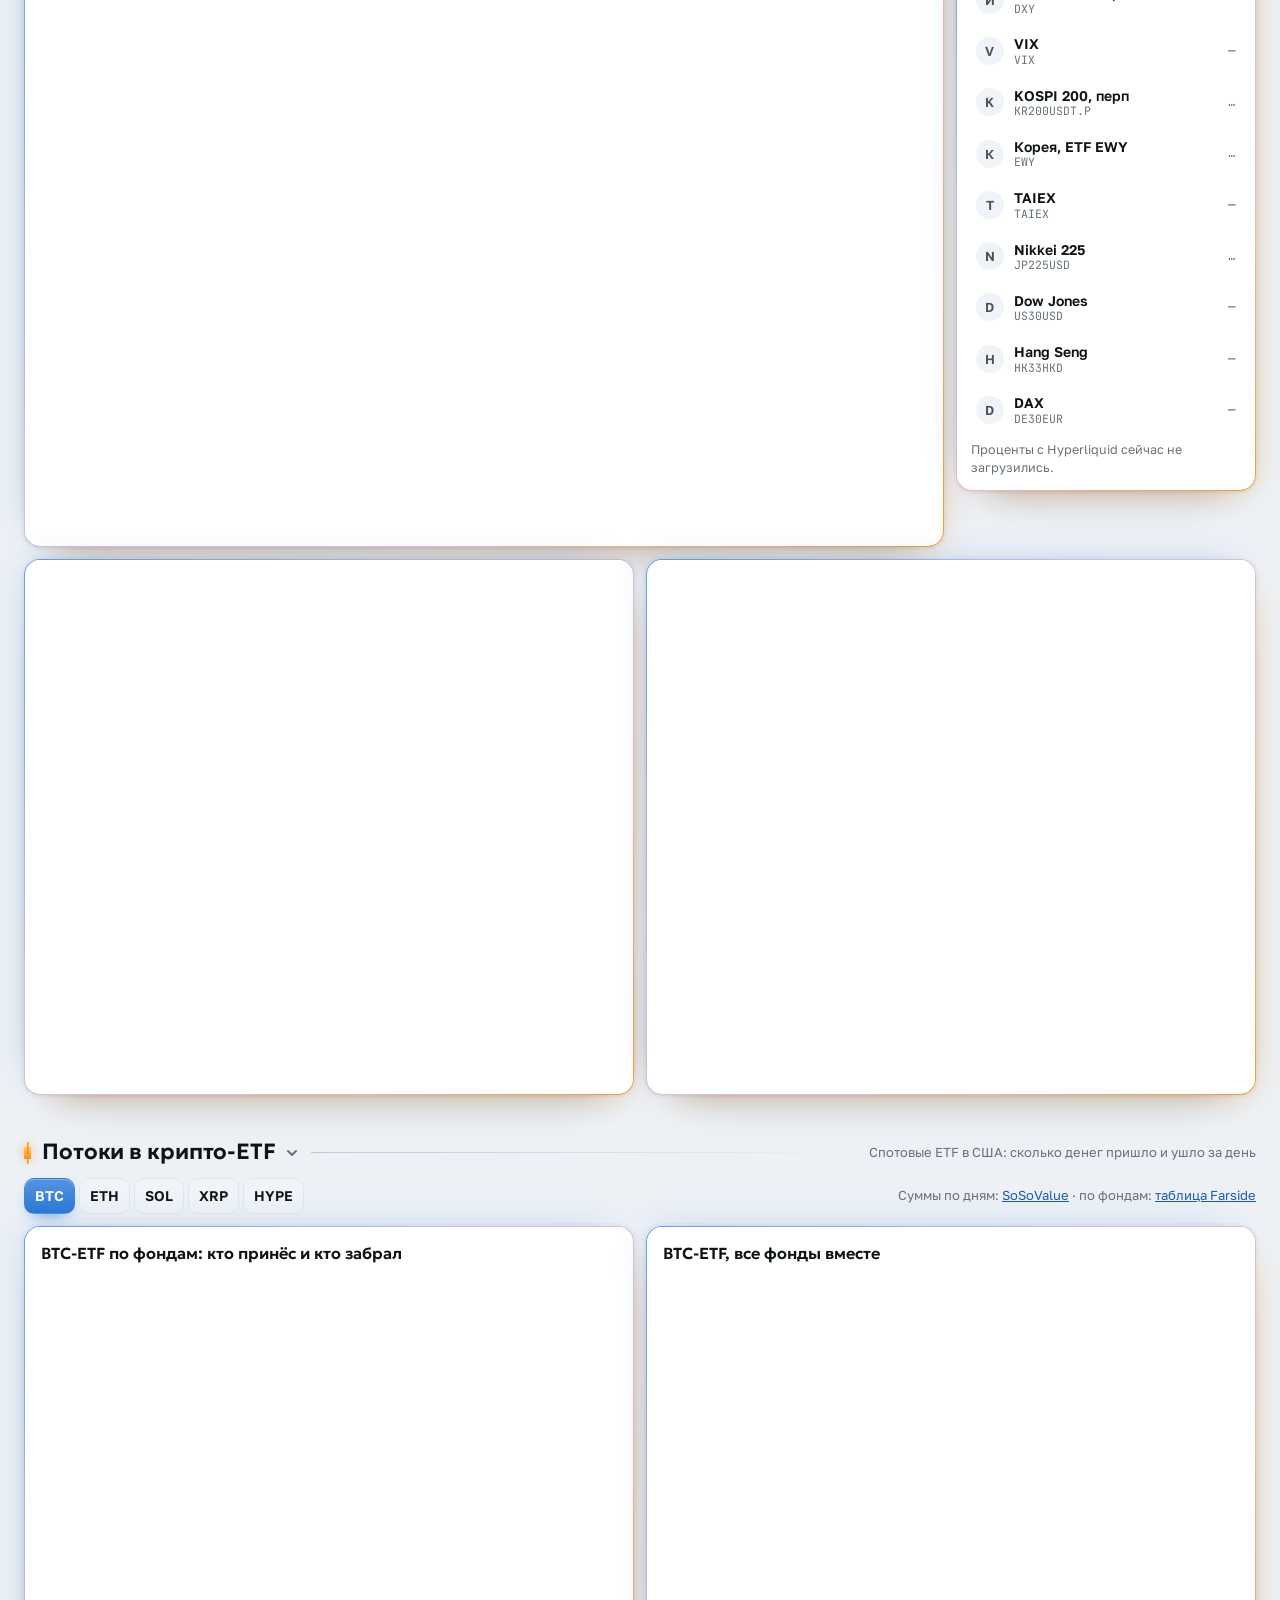
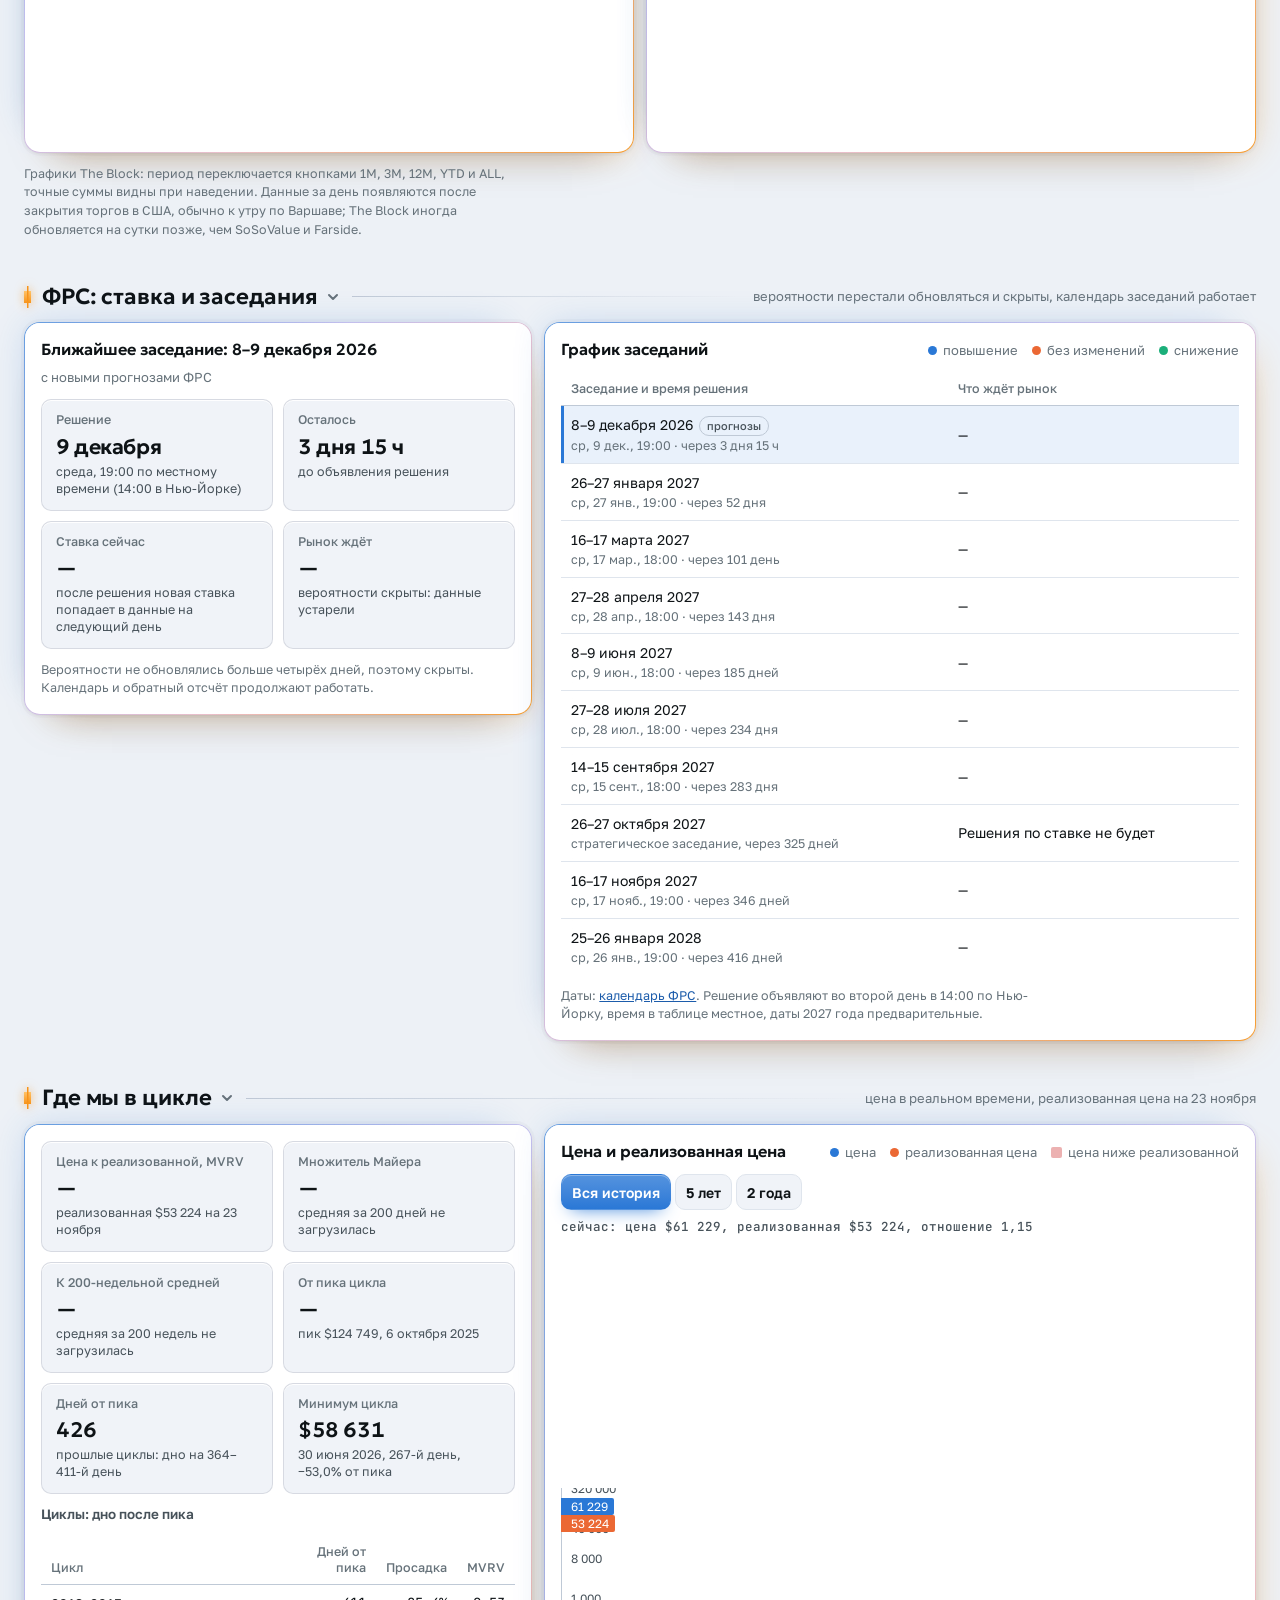
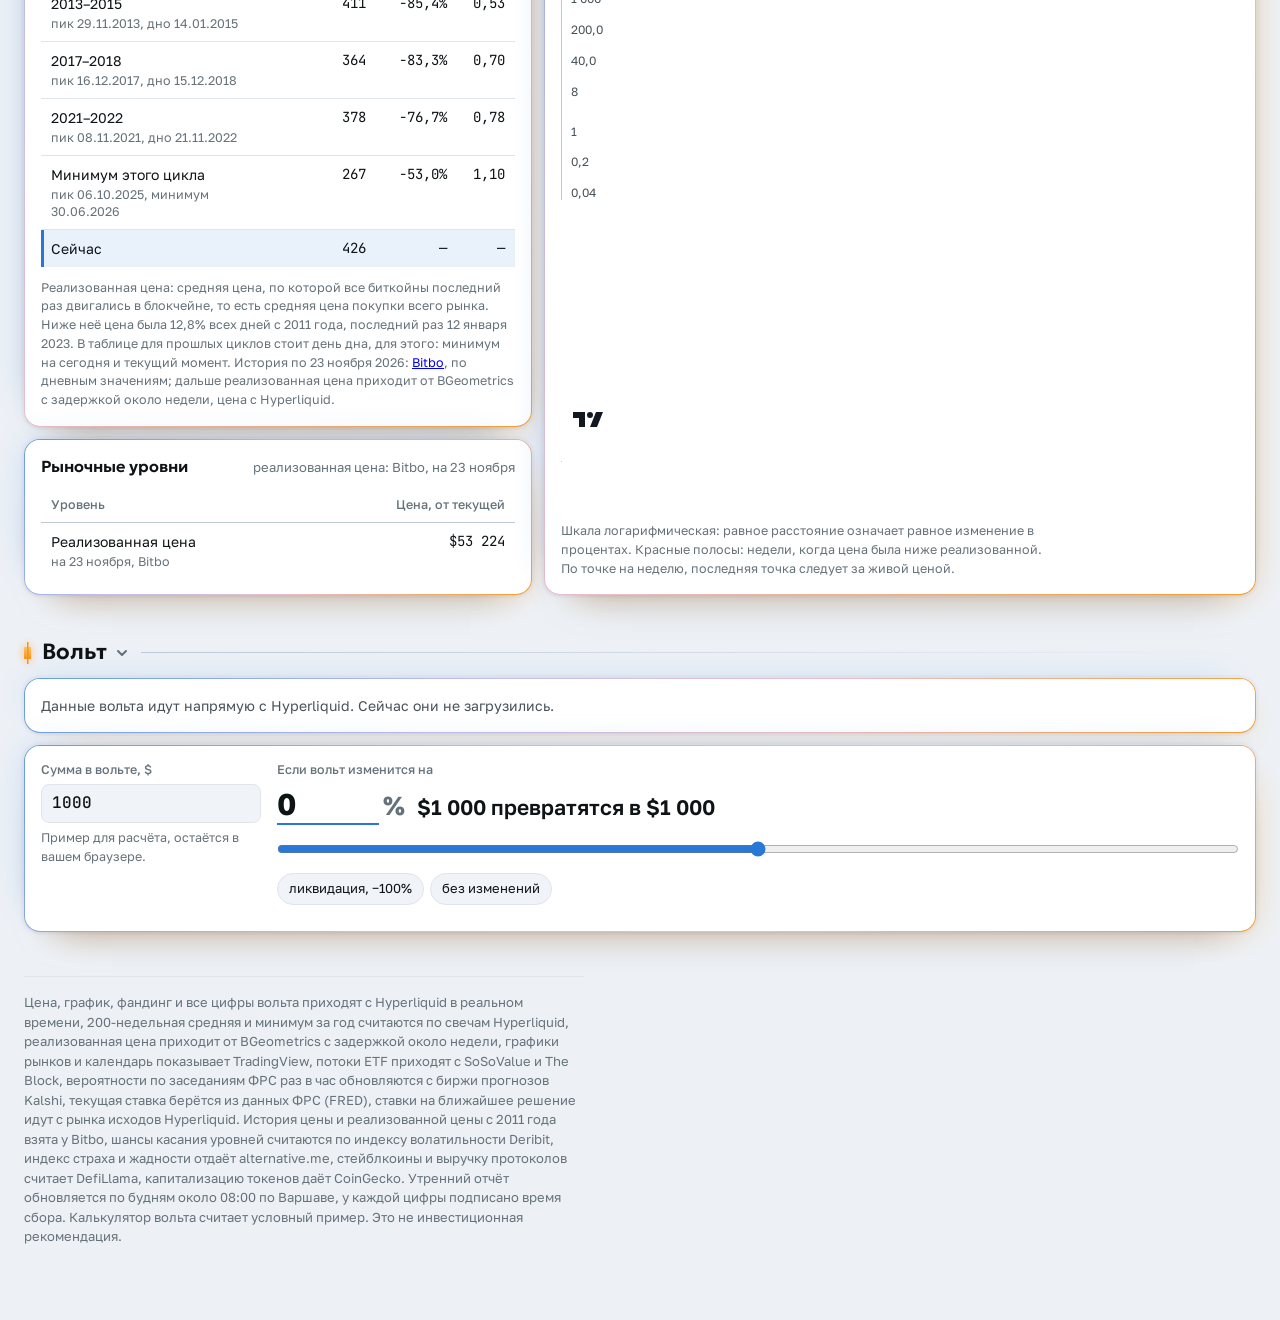
==== commit 723f9977: "График глобальной ликвидности: M2 мира и США, балансы центробанков, чистая ликвидность ФРС поверх це" ====
--- a/index.html
+++ b/index.html
@@ -347,8 +347,8 @@
   .fed-grid.has-odds .fo-chart{flex:1;min-height:340px;height:auto}
 }
 /* three series, fixed order: hike, hold, cut (validated for both themes) */
-:root{--s1:#2a78d6;--s2:#eb6834;--s3:#1baf7a}
-@media (prefers-color-scheme: dark){:root{--s1:#3987e5;--s2:#d95926;--s3:#199e70}}
+:root{--s1:#2a78d6;--s2:#eb6834;--s3:#1baf7a;--s4:#eda100;--s5:#e87ba4}
+@media (prefers-color-scheme: dark){:root{--s1:#3987e5;--s2:#d95926;--s3:#199e70;--s4:#c98500;--s5:#d55181}}
 .fo-tiles{grid-template-columns:repeat(3,minmax(0,1fr))}
 .fo-dot{display:inline-block;width:9px;height:9px;border-radius:50%;margin-right:6px;vertical-align:baseline}
 .fo-chart{height:300px;min-width:0}
@@ -746,6 +746,28 @@
 :root{--rim:linear-gradient(135deg, rgba(42,120,214,.7) 0, rgba(112,92,220,.34) 36%, rgba(226,92,116,.34) 64%, rgba(247,147,26,.9) 100%)}
 @media (prefers-color-scheme: dark){:root:not([data-theme="light"]){--rim:linear-gradient(135deg, rgba(100,168,255,.95) 0, rgba(150,122,255,.5) 36%, rgba(255,118,140,.5) 64%, rgba(255,164,54,.95) 100%)}}
 :root[data-theme="dark"]{--rim:linear-gradient(135deg, rgba(100,168,255,.95) 0, rgba(150,122,255,.5) 36%, rgba(255,118,140,.5) 64%, rgba(255,164,54,.95) 100%)}
+
+/* ================= global liquidity against the price ================= */
+#lqBox{margin-top:12px}
+.lq-tiles{grid-template-columns:repeat(2,minmax(0,1fr))}
+@media (min-width:900px){.lq-tiles{grid-template-columns:repeat(4,minmax(0,1fr))}}
+.lq-ctl{display:flex;flex-wrap:wrap;gap:8px 14px;align-items:center}
+.lq-keys{display:flex;flex-wrap:wrap;gap:6px;flex:1 1 100%}
+/* a key is the legend and the switch at once: the dot carries the line's colour, the fill says whether it is drawn */
+.lq-key{display:inline-flex;align-items:center;gap:7px;border:1px solid var(--rule);background:transparent;border-radius:999px;padding:5px 13px 5px 10px;
+  font:600 13.5px/1.2 var(--f-body);color:var(--ink-3);min-height:34px}
+button.lq-key{cursor:pointer;transition:background-color .15s,border-color .15s,color .15s}
+button.lq-key:hover{border-color:var(--rule-strong);color:var(--ink-2)}
+button.lq-key[aria-pressed="true"]{background:var(--sunken);border-color:var(--rule-strong);color:var(--ink)}
+button.lq-key[aria-pressed="false"] .lq-dot{opacity:.4}
+span.lq-key{color:var(--ink);border-style:dashed}
+.lq-dot{width:10px;height:10px;border-radius:50%;flex:none}
+.lq-btc .lq-dot{background:var(--ink)}
+.lq-chart{height:360px;min-width:0}
+@media (min-width:900px){.lq-chart{height:460px}}
+@media (min-width:1100px){#lqNote{max-width:none;column-count:2;column-gap:36px}}
+@media (max-width:559px){.lq-tiles{gap:6px} .lq-tiles .tile{padding:10px 8px} .lq-tiles .tile-v{font-size:19px} .lq-key{padding:5px 10px 5px 8px;font-size:13px}}
+@media (prefers-reduced-motion: reduce){button.lq-key{transition:none}}
 </style>
 </head>
 <body>
@@ -987,7 +1009,7 @@
   <section class="sec" id="mood" hidden>
     <div class="sec-head">
       <h2>Настроение и ликвидность</h2>
-      <p class="sec-note">Страх и жадность, плата за плечо, деньги в стейблкоинах</p>
+      <p class="sec-note">Страх и жадность, плата за плечо, стейблкоины, денежная масса и балансы центробанков</p>
     </div>
     <div class="mood-grid">
       <div class="panel stack" id="fgBox" hidden>
@@ -1023,6 +1045,36 @@
         <div class="lw-xs" id="stChart"></div>
         <p class="hint" id="stNote"></p>
       </div>
+    </div>
+    <div class="panel stack" id="lqBox" hidden>
+      <div class="sec-head"><h3>Глобальная ликвидность и биткойн</h3><p class="sec-note" id="lqS"></p></div>
+      <div class="tiles lq-tiles">
+        <div class="tile"><div class="lab">M2 четырёх экономик</div><div class="tile-v" id="lqM2">—</div><div class="tile-s" id="lqM2S"></div></div>
+        <div class="tile"><div class="lab">M2 США</div><div class="tile-v" id="lqUs">—</div><div class="tile-s" id="lqUsS"></div></div>
+        <div class="tile"><div class="lab">Балансы ФРС, ЕЦБ и Банка Японии</div><div class="tile-v" id="lqCb">—</div><div class="tile-s" id="lqCbS"></div></div>
+        <div class="tile"><div class="lab">Чистая ликвидность ФРС</div><div class="tile-v" id="lqNet">—</div><div class="tile-s" id="lqNetS"></div></div>
+      </div>
+      <div class="lq-ctl">
+        <div class="lq-keys" id="lqSeries" role="group" aria-label="Что наложить на цену биткойна"></div>
+        <div class="seg" id="lqMode" role="group" aria-label="Что показывают линии ликвидности">
+          <button type="button" data-m="level" aria-pressed="true">Уровень</button>
+          <button type="button" data-m="yoy" aria-pressed="false">Рост за год</button>
+        </div>
+        <div class="seg" id="lqShift" role="group" aria-label="Сдвиг ликвидности вперёд">
+          <button type="button" data-w="0" aria-pressed="true">Без сдвига</button>
+          <button type="button" data-w="10" aria-pressed="false">+10 недель</button>
+          <button type="button" data-w="12" aria-pressed="false">+12</button>
+          <button type="button" data-w="16" aria-pressed="false">+16</button>
+        </div>
+        <div class="seg" id="lqRange" role="group" aria-label="Период графика">
+          <button type="button" data-r="all" aria-pressed="false">С 2013</button>
+          <button type="button" data-r="5y" aria-pressed="true">5 лет</button>
+          <button type="button" data-r="2y" aria-pressed="false">2 года</button>
+        </div>
+      </div>
+      <p class="fo-read" id="lqRead" aria-live="polite"></p>
+      <div class="lq-chart" id="lqChart"></div>
+      <p class="hint" id="lqNote"></p>
     </div>
   </section>
 
@@ -2888,7 +2940,8 @@
 })();
 </script>
 <script>
-/* Insight layer: where the market stands in its cycle, the odds of reaching each level, mood and liquidity, tokens with revenue.
+/* Insight layer: where the market stands in its cycle, the odds of reaching each level, mood and liquidity (crypto's own and the
+   world's money), tokens with revenue.
    Every block reads a public source by itself and hides when that source stops answering. */
 (() => {
 "use strict";
@@ -3288,7 +3341,193 @@
   stSeries.setData(r.slice(-366).map((x) => ({time: x.d, value: x.v})));
   stChart.timeScale().fitContent();
 }
-function moodShown(){ $("mood").hidden = $("fgBox").hidden && $("fuBox").hidden && $("stBox").hidden; }
+function moodShown(){ $("mood").hidden = $("fgBox").hidden && $("fuBox").hidden && $("stBox").hidden && $("lqBox").hidden; }
+
+/* ================= global liquidity against the price =================
+   One weekly grid from the job (macro.json): M2 of the four largest economies, US M2, three central banks, the Fed's net
+   liquidity, stablecoins. The reader lays any of them over the price, as levels or as growth over a year, and may move
+   them forward by a few weeks. A series keeps its colour whatever else is switched on. */
+const LQ = [
+  {k: "m2g", n: "M2 мира", c: "--s1"},
+  {k: "m2us", n: "M2 США", c: "--s2"},
+  {k: "cb", n: "Центробанки", c: "--s3"},
+  {k: "netfed", n: "Чистая ликвидность ФРС", c: "--s4"},
+  {k: "stables", n: "Стейблкоины", c: "--s5"},
+];
+const LQ_SHIFTS = [0, 10, 12, 16];
+let M = null, lqChart = null, lqBtc = null, lqLines = [], lqLeft = null;
+const lq = {keys: ["m2g"], mode: "level", shift: 0, range: "5y"};
+try {
+  const j = JSON.parse(lsGet("desk.lq") || "{}");
+  if (Array.isArray(j.keys)) lq.keys = LQ.map((x) => x.k).filter((k) => j.keys.includes(k));
+  if (j.mode === "yoy") lq.mode = "yoy";
+  if (LQ_SHIFTS.includes(j.shift)) lq.shift = j.shift;
+  if (["all", "5y", "2y"].includes(j.range)) lq.range = j.range;
+} catch (e){}
+const saveLq = () => lsSet("desk.lq", JSON.stringify(lq));
+const narrow = () => window.matchMedia && window.matchMedia("(max-width:559px)").matches;
+/* billions of dollars as the reader says them */
+const trn = (v) => v == null ? "—" : v < 1000 ? "$" + nf0.format(v) + " млрд" : "$" + (v >= 10000 ? nf1 : nf2).format(v / 1000) + " трлн";
+const grow = (v) => v == null ? "" : pct(v);
+
+async function loadMacro(){
+  let got = null;
+  for (const u of [dataUrl("macro.json"), "macro.json"]){
+    if (!u) continue;
+    try {
+      const d = await getJson(u, 8000), n = +d.n;
+      if (!isD(d.t0) || !(n > 100 && n < 5000) || !d.series || typeof d.series !== "object") throw new Error("shape");
+      const series = {};
+      for (const x of LQ){
+        const r = d.series[x.k];
+        if (!r || !Array.isArray(r.v) || r.v.length !== n || !isD(r.asOf)) continue;
+        const v = r.v.map((y) => num(y) != null && y > 0 ? y : null);
+        if (v.filter((y) => y != null).length < 60) continue;
+        const parts = {};
+        if (r.parts && typeof r.parts === "object") for (const [k, a] of Object.entries(r.parts)) if (Array.isArray(a) && num(a[0]) > 0 && isD(a[1])) parts[k] = {v: a[0], d: a[1]};
+        series[x.k] = {v, asOf: r.asOf, parts};
+      }
+      const f = {t: Array.from({length: n}, (_, i) => addDays(d.t0, i * 7)), series, updated: Date.parse(d.updated) || 0};
+      if (Object.keys(series).length && (!got || f.updated > got.updated)) got = f;
+      if (got && Date.now() - got.updated < 12 * 3600e3) break;
+    } catch (e){}
+  }
+  if (got) M = got;
+  renderMacro();
+}
+/* the latest published value of a series and the ones some weeks before it */
+function lqLast(k){
+  const r = M.series[k]; if (!r) return null;
+  let i = r.v.length - 1; while (i >= 0 && r.v[i] == null) i--;
+  if (i < 0) return null;
+  const ago = (n) => i - n >= 0 ? r.v[i - n] : null;
+  return {v: r.v[i], d: M.t[i], ago, ch: (n) => { const a = ago(n); return a ? (r.v[i] / a - 1) * 100 : null; }};
+}
+function renderMacro(){
+  const ok = M && Date.now() - M.updated < 20 * DAY;
+  $("lqBox").hidden = !ok; moodShown();
+  if (!ok) return;
+  const tile = (id, k, sub) => { const x = lqLast(k); set(id, x ? trn(x.v) : "—"); set(id + "S", x ? sub(x).filter(Boolean).join("; ") : "источник не ответил"); };
+  const yr = (x) => x.ch(52) == null ? "" : grow(x.ch(52)) + " за год";
+  const q = (x) => x.ch(13) == null ? "" : grow(x.ch(13)) + " за 13 недель";
+  tile("lqM2", "m2g", (x) => [yr(x), q(x)]);
+  tile("lqUs", "m2us", (x) => [yr(x), "данные на " + shortDay(utcMs(x.d))]);
+  tile("lqCb", "cb", (x) => [yr(x), q(x)]);
+  tile("lqNet", "netfed", (x) => { const a = x.ago(4), d = a ? x.v - a : null; return [d == null ? "" : (d > 0 ? "+" : "") + cap(d * 1e9) + " за 4 недели", yr(x)]; });
+  set("lqS", "FRED, ЕЦБ, Банк Японии, Народный банк Китая; обновлено " + stamp(M.updated));
+
+  const g = M.series.m2g, mon = (iso) => new Date(utcMs(iso)).toLocaleDateString("ru-RU", {timeZone: "UTC", day: "numeric", month: "long"});
+  const P = g && g.parts, age = P && P.us && P.ez && P.cn && P.jp ? " Сейчас в расчёте: США на " + mon(P.us.d) + " (" + trn(P.us.v) + "), еврозона на " + mon(P.ez.d) + " (" + trn(P.ez.v) + "), Китай на " + mon(P.cn.d)
+    + " (" + trn(P.cn.v) + "), Япония на " + mon(P.jp.d) + " (" + trn(P.jp.v) + ")." : "";
+  set("lqNote", "M2 мира: денежная масса США, еврозоны, Китая и Японии в долларах по курсу каждой недели. M2 выходит раз в месяц с опозданием, поэтому последние недели посчитаны по последним цифрам и свежему курсу: конец линии двигает в основном доллар." + age
+    + " Центробанки: балансы ФРС, ЕЦБ и Банка Японии. Чистая ликвидность ФРС: баланс минус счёт Казначейства и обратное репо."
+    + " В режиме «Уровень» у каждой линии своя шкала: совпадение линий показывает направление, а не размер. В режиме «Рост за год» шкала общая, в процентах (у стейблкоинов своя)."
+    + " Сдвиг переносит ликвидность вперёд на случай, если цена отвечает на неё с опозданием; это наблюдение по прошлым годам, а не прогноз.");
+  lqControls(); drawLiq();
+}
+function lqControls(){
+  const host = $("lqSeries");
+  if (!host.childElementCount){
+    host.append(h("span", {class: "lq-key lq-btc"}, h("i", {class: "lq-dot"}), "Биткойн"));
+    for (const x of LQ) host.append(h("button", {type: "button", class: "lq-key", "data-k": x.k, onclick: () => {
+      lq.keys = LQ.map((y) => y.k).filter((k) => k === x.k ? !lq.keys.includes(k) : lq.keys.includes(k)); saveLq(); lqControls(); drawLiq();
+    }}, h("i", {class: "lq-dot", style: "background:var(" + x.c + ")"}), x.n));
+    for (const b of document.querySelectorAll("#lqMode button")) b.addEventListener("click", () => { lq.mode = b.dataset.m; saveLq(); lqControls(); drawLiq(); });
+    for (const b of document.querySelectorAll("#lqShift button")) b.addEventListener("click", () => { lq.shift = +b.dataset.w; saveLq(); lqControls(); drawLiq(); });
+    for (const b of document.querySelectorAll("#lqRange button")) b.addEventListener("click", () => { lq.range = b.dataset.r; saveLq(); lqControls(); setLqRange(); });
+  }
+  for (const b of host.querySelectorAll("button")){ b.hidden = !(M && M.series[b.dataset.k]); b.setAttribute("aria-pressed", String(lq.keys.includes(b.dataset.k))); }
+  for (const b of document.querySelectorAll("#lqMode button")) b.setAttribute("aria-pressed", String(b.dataset.m === lq.mode));
+  for (const b of document.querySelectorAll("#lqShift button")) b.setAttribute("aria-pressed", String(+b.dataset.w === lq.shift));
+  for (const b of document.querySelectorAll("#lqRange button")) b.setAttribute("aria-pressed", String(b.dataset.r === lq.range));
+}
+/* the price on the same Wednesdays: the weekly history file (its points fall on another weekday, so the value is read between
+   two of them), exchange candles after the file ends, the live price today */
+function lqPrice(){
+  const k = knots(), today = isoOf(Date.now()), out = [], W = 7 * DAY, t0 = H ? utcMs(H.end) - (H.n - 1) * W : 0;
+  for (const d of M.t){
+    if (d >= today) break;
+    const ms = utcMs(d); let p = null;
+    if (H){
+      const x = (ms - t0) / W, i = Math.floor(x), f = x - i;
+      if (i >= 0 && i < H.n - 1) p = Math.exp(Math.log(H.price[i]) * (1 - f) + Math.log(H.price[i + 1]) * f);
+      else if (i === H.n - 1 && f < 1e-9) p = H.price[i];
+    }
+    if (p == null) p = priceAt(k, ms + DAY);
+    if (p != null) out.push({time: d, value: p});
+  }
+  const P = price(); if (P) out.push({time: today, value: P});
+  return out;
+}
+function lqPoints(k){
+  const r = M.series[k], out = [], sh = lq.shift * 7;
+  for (let i = 0; i < r.v.length; i++){
+    let y = r.v[i]; if (y == null) continue;
+    if (lq.mode === "yoy"){ const a = i >= 52 ? r.v[i - 52] : null; if (a == null) continue; y = (y / a - 1) * 100; }
+    out.push({time: sh ? addDays(M.t[i], sh) : M.t[i], value: y});
+  }
+  return out;
+}
+function lqRead(p){
+  const yoy = lq.mode === "yoy", val = (v) => yoy ? pct(v) : trn(v);
+  if (p && p.time != null && p.seriesData){
+    const t = timeKey(p.time), parts = [], b = lqBtc ? p.seriesData.get(lqBtc) : null;
+    if (b && b.value != null) parts.push("биткойн " + money(b.value));
+    for (const l of lqLines){ const d = p.seriesData.get(l.api); if (d && d.value != null) parts.push(l.n + " " + val(d.value)); }
+    if (parts.length){ set("lqRead", fullDate(t) + ": " + parts.join("; ") + (lq.shift && lqLines.length ? " (ликвидность на " + dmy(addDays(t, -lq.shift * 7)) + ")" : "")); return; }
+  }
+  const bits = [];
+  if (lqLeft && !narrow()) bits.push("Слева: " + lqLeft.n + (yoy ? ", рост за год" : lqLeft.k === "stables" ? ", млрд долларов" : ", трлн долларов"));
+  bits.push((bits.length ? "справа" : "Справа") + ": биткойн, логарифмическая шкала");
+  if (lq.shift && lqLines.length) bits.push("ликвидность сдвинута на " + lq.shift + " недель вперёд");
+  if (yoy && lqLines.length) bits.push("рост к той же неделе год назад");
+  set("lqRead", bits.join("; "));
+}
+function setLqRange(){
+  if (!lqChart || !lqBtc) return;
+  const ts = lqChart.timeScale(), today = isoOf(Date.now());
+  if (lq.range === "all"){ ts.fitContent(); return; }
+  let end = today; for (const l of lqLines) if (l.end > end) end = l.end;
+  try { ts.setVisibleRange({from: addDays(today, -(lq.range === "5y" ? 5 : 2) * 365), to: end}); } catch (e){ ts.fitContent(); }
+}
+function drawLiq(){
+  if (!LW || !M || $("lqBox").hidden) return;
+  const yoy = lq.mode === "yoy", small = narrow();
+  if (!lqChart){
+    lqChart = LW.createChart($("lqChart"), Object.assign(chartOpts(), {handleScale: {mouseWheel: false, pinch: true, axisPressedMouseMove: true}}));
+    lqChart.applyOptions({timeScale: {timeVisible: false, rightOffset: 3, minBarSpacing: 0.05, borderColor: css("--rule-strong")}});
+    lqChart.subscribeCrosshairMove(lqRead);
+    charts.push([lqChart, drawLiq]);
+    if ("ResizeObserver" in window){ let w0 = 0; new ResizeObserver((es) => { const w = es[0].contentRect.width; if (w > 0 && !w0) setLqRange(); w0 = w; }).observe($("lqChart")); }   // unfolded after being drawn while hidden
+  }
+  for (const l of lqLines) lqChart.removeSeries(l.api);
+  if (lqBtc) lqChart.removeSeries(lqBtc);
+  lqLines = []; lqLeft = null;
+  const on = LQ.filter((x) => lq.keys.includes(x.k) && M.series[x.k]);
+  /* growth rates are comparable, so they share the left scale; stablecoins grew by hundreds of percent and would flatten the rest */
+  const shared = (x) => yoy && (x.k !== "stables" || on.length === 1);
+  for (const x of on){
+    const left = shared(x) || (!lqLeft && !(yoy && x.k === "stables"));
+    const api = lqChart.addLineSeries({color: css(x.c), lineWidth: 2, priceScaleId: left ? "left" : "lq-" + x.k, priceLineVisible: false, lastValueVisible: left && !small, crosshairMarkerRadius: 3,
+      priceFormat: {type: "custom", minMove: 0.1, formatter: yoy ? (v) => pct(v) : x.k === "stables" ? (v) => nf0.format(v) : (v) => nf1.format(v / 1000)}});
+    if (!left) api.priceScale().applyOptions({scaleMargins: {top: 0.08, bottom: 0.08}});
+    const pts = lqPoints(x.k); api.setData(pts);
+    if (left && !lqLeft){ lqLeft = x; if (yoy) api.createPriceLine({price: 0, color: css("--rule-strong"), lineWidth: 1, lineStyle: 2, axisLabelVisible: false}); }
+    lqLines.push({api, k: x.k, n: x.n, end: pts.length ? pts[pts.length - 1].time : ""});
+  }
+  lqBtc = lqChart.addLineSeries({color: css("--ink"), lineWidth: 2, priceScaleId: "right", priceLineVisible: false, lastValueVisible: true, crosshairMarkerRadius: 3,
+    priceFormat: {type: "custom", minMove: 1, formatter: (v) => v >= 1000 ? nf0.format(v) : nf1.format(v)}});
+  lqBtc.setData(lqPrice());
+  lqChart.applyOptions({leftPriceScale: {visible: !!lqLeft && !small, borderColor: css("--rule-strong")}});
+  lqChart.priceScale("right").applyOptions({mode: 1, scaleMargins: {top: 0.08, bottom: 0.08}});
+  if (lqLeft) lqChart.priceScale("left").applyOptions({scaleMargins: {top: 0.08, bottom: 0.08}});
+  setLqRange(); lqRead(null);
+}
+function tailLiq(){   // the last point of the price follows the live one
+  if (!lqBtc || !M) return;
+  const P = price(); if (!P) return;
+  try { lqBtc.update({time: isoOf(Date.now()), value: P}); } catch (e){ drawLiq(); }
+}
 
 /* ================= tokens: revenue against market value ================= */
 let tok = null;
@@ -3336,17 +3575,19 @@
 
 /* ================= wiring ================= */
 S.onLevels = () => { renderCycle(); tailCycle(); };
-S.onCandles = () => { drawCycle(); renderCycle(); };
+S.onCandles = () => { drawCycle(); renderCycle(); drawLiq(); };
 if (window.matchMedia) window.matchMedia("(prefers-color-scheme: dark)").addEventListener("change", () => { for (const [c, recolour] of charts){ c.applyOptions(chartOpts()); recolour(); } });
-loadHistory(); loadDvol(); loadFng(); loadFunding(); loadLiq(); loadTokens();
-setInterval(() => { if (document.hidden) return; renderCycle(); tailCycle(); renderTokens(); }, 15000);
+loadHistory().then(drawLiq); loadDvol(); loadFng(); loadFunding(); loadLiq(); loadTokens(); loadMacro();
+setInterval(() => { if (document.hidden) return; renderCycle(); tailCycle(); renderTokens(); tailLiq(); }, 15000);
 setInterval(loadDvol, 10 * 60e3);
 setInterval(loadFunding, 10 * 60e3);
 setInterval(loadFng, 3600e3);
 setInterval(() => { loadLiq(); loadTokens(); }, 30 * 60e3);
+setInterval(loadMacro, 3 * 3600e3);
 document.addEventListener("visibilitychange", () => { if (!document.hidden){ loadDvol(); loadFunding(); } });
 D.insight = () => ({hist: H ? {n: H.n, end: H.end, pts: cyPts.length, last: cyPts[cyPts.length - 1] || null, range: cyRange} : null, dvol, fg: fg ? fg.rows.length : 0, fu: fu ? fu.pts.length : 0, fuDays: fuDays.length,
-  st: st ? st.rows.length : 0, tok: tok ? tok.tokens.length : 0, touch: typeof S.touch === "function"});
+  st: st ? st.rows.length : 0, tok: tok ? tok.tokens.length : 0, touch: typeof S.touch === "function",
+  macro: M ? {weeks: M.t.length, series: Object.keys(M.series), updated: M.updated, state: Object.assign({}, lq), lines: lqLines.map((l) => l.k), left: lqLeft ? lqLeft.k : null, read: $("lqRead").textContent} : null});
 })();
 </script>
 <script>
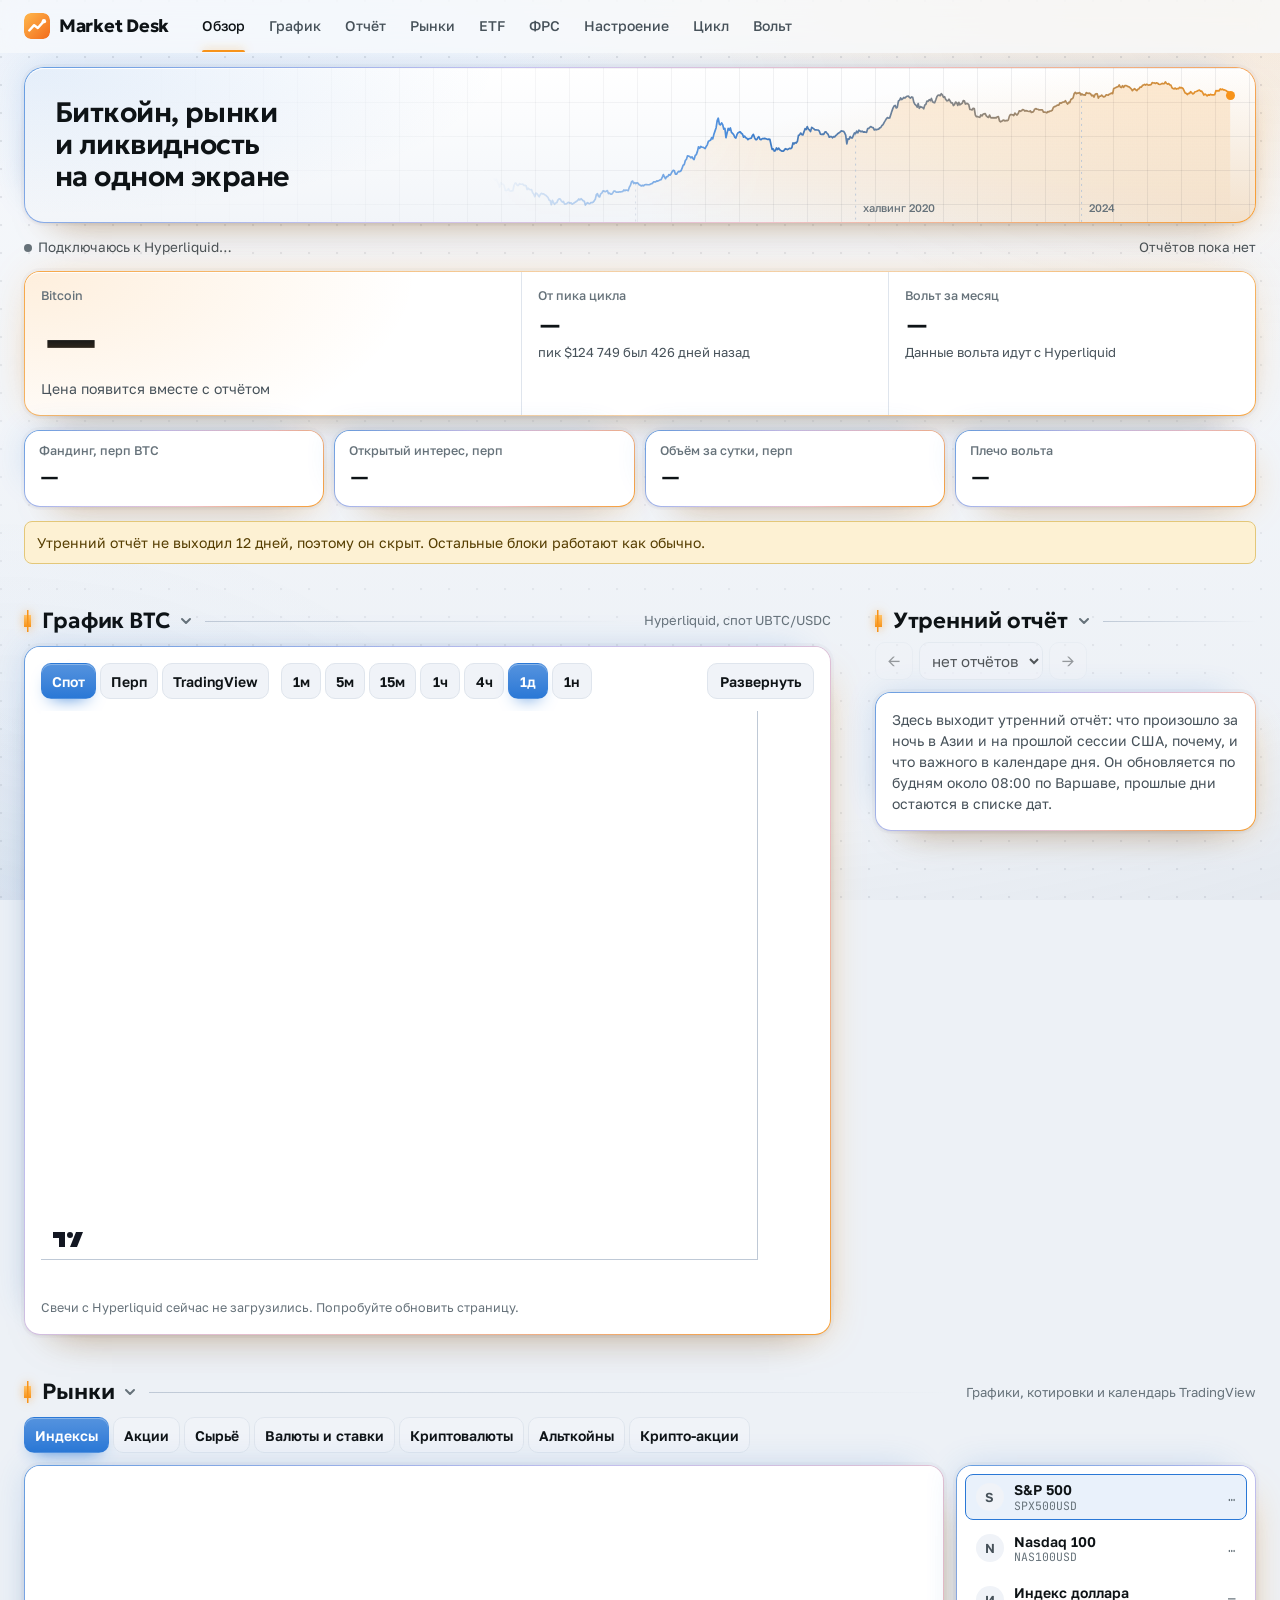
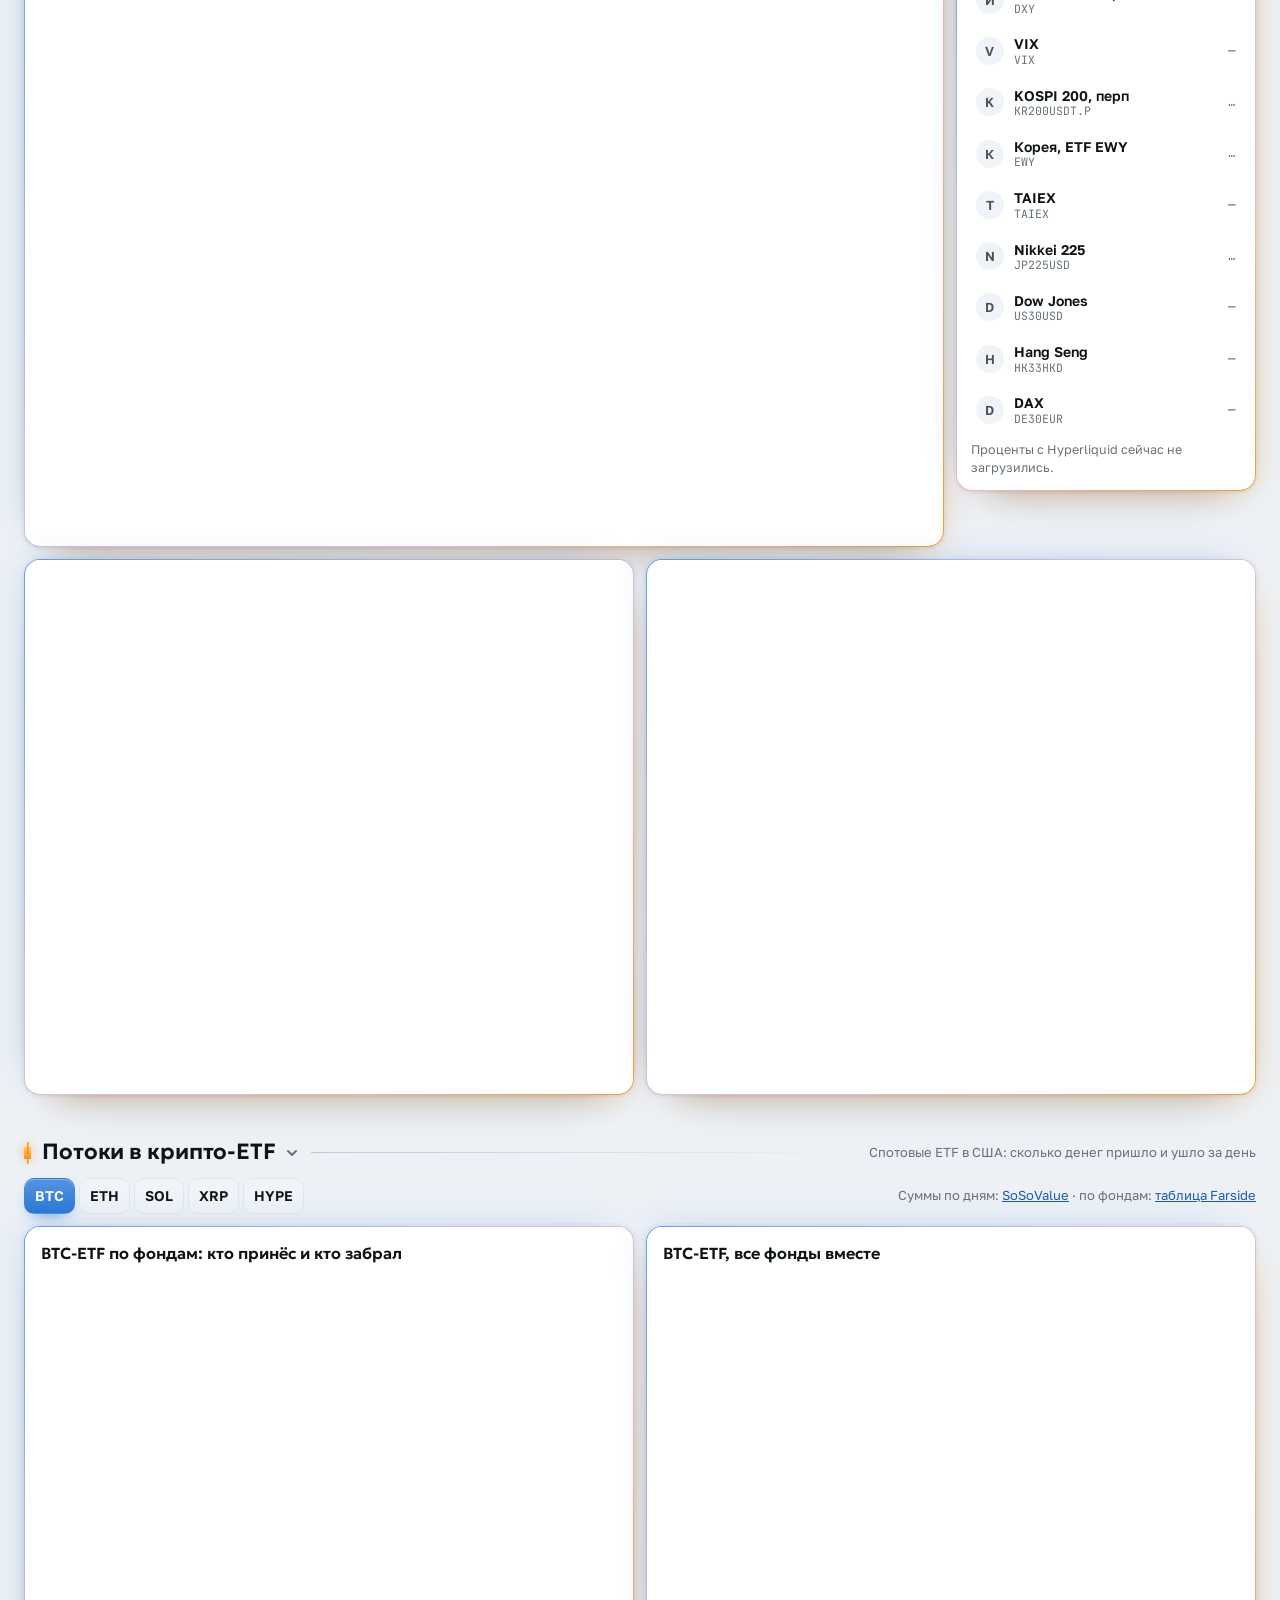
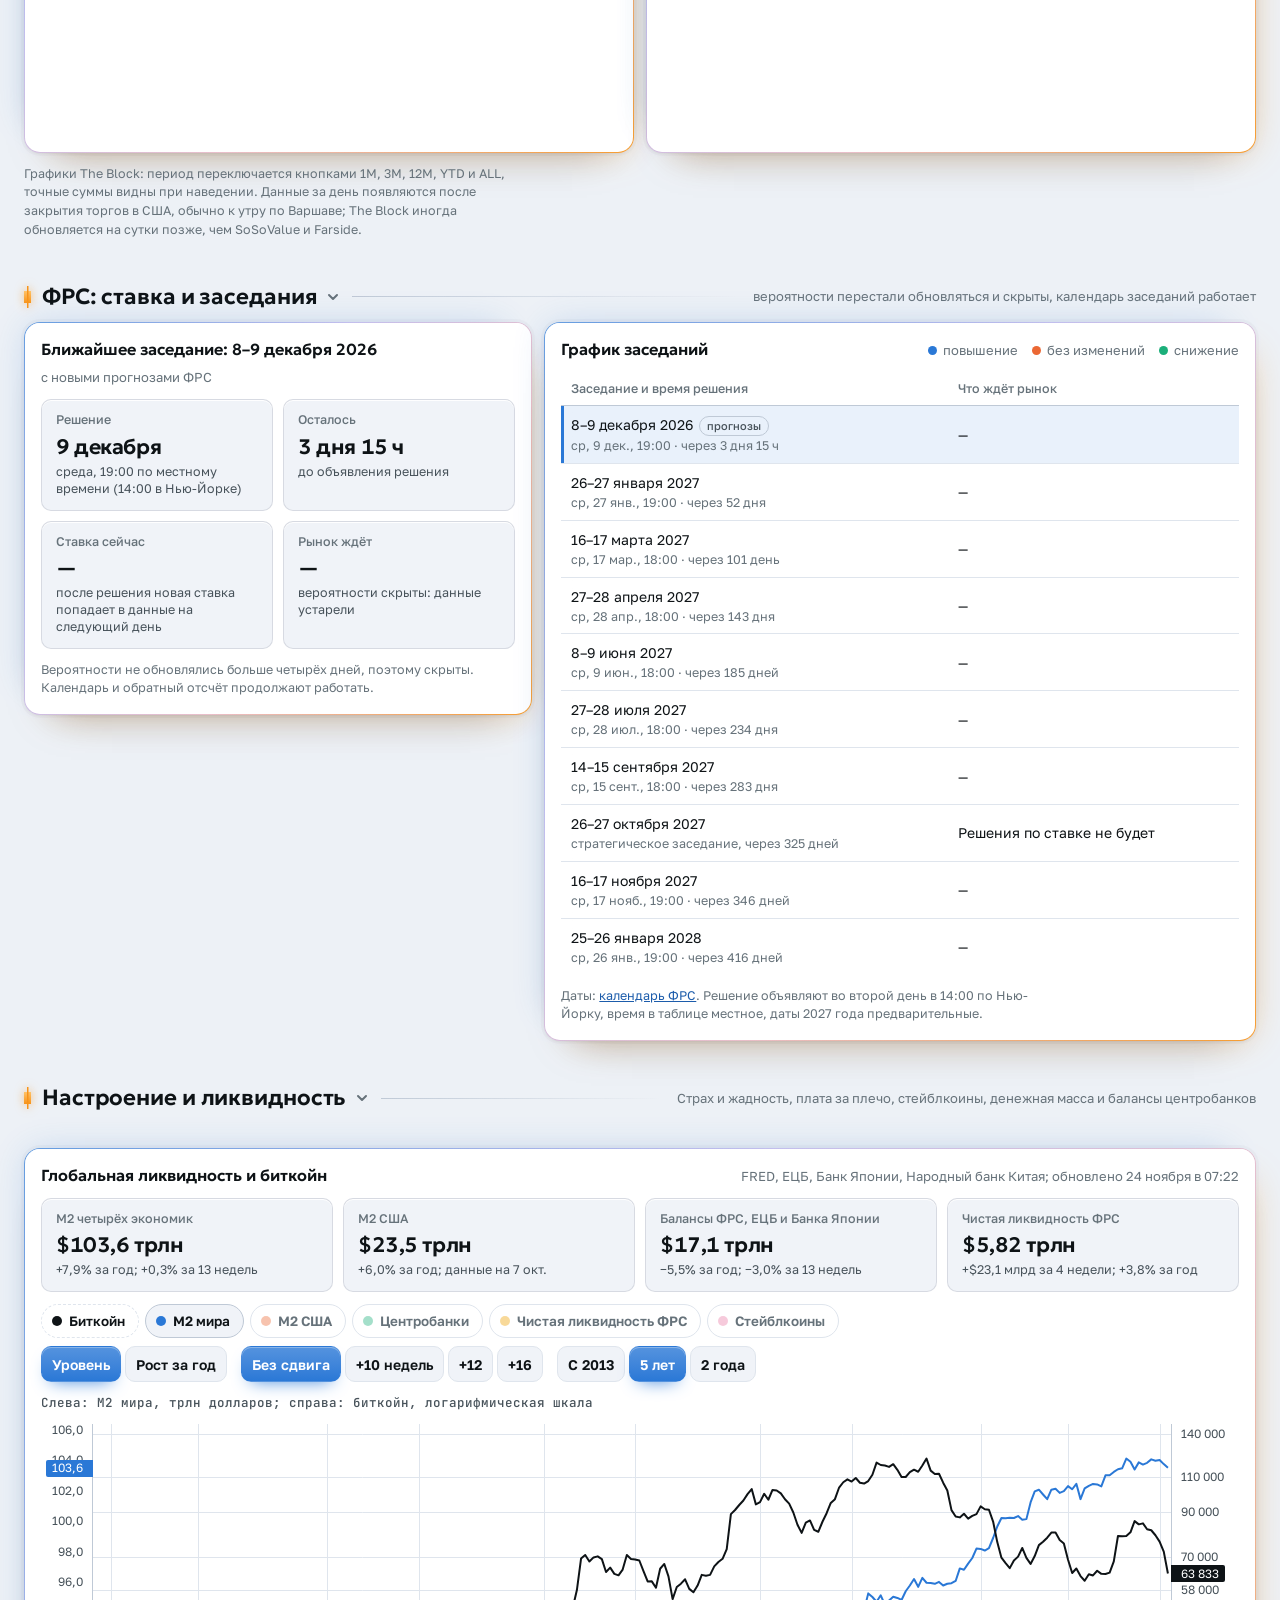
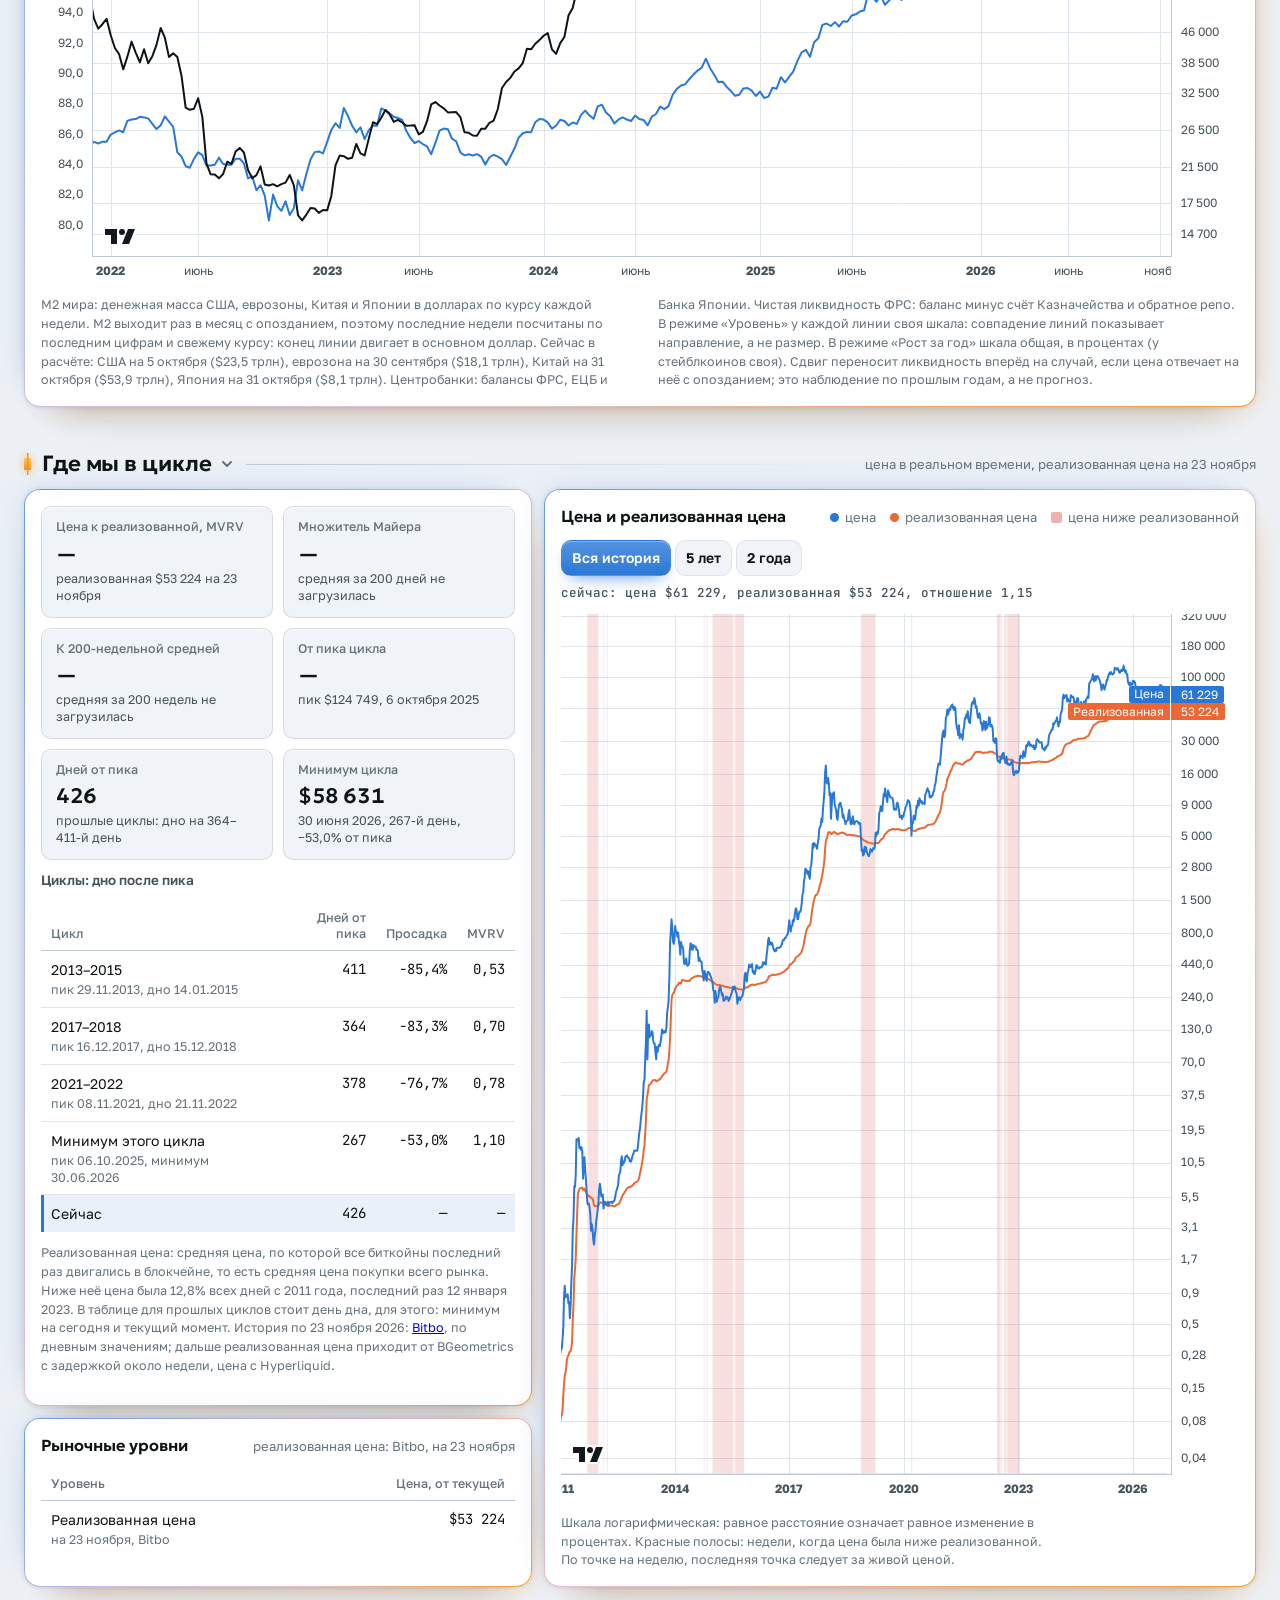
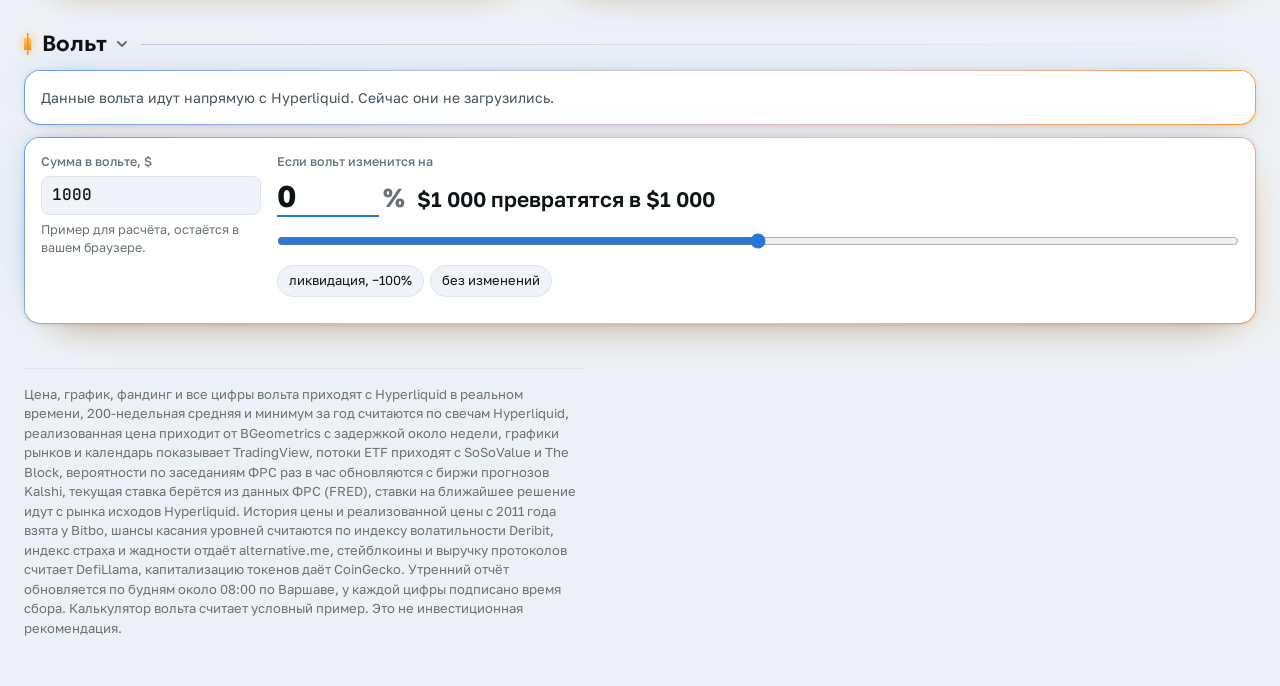
==== commit e1e67c07: "Сводка сигналов под ценой: семь показателей на одной шкале от холодного рынка к перегретому Оценка, " ====
--- a/index.html
+++ b/index.html
@@ -768,6 +768,43 @@
 @media (min-width:1100px){#lqNote{max-width:none;column-count:2;column-gap:36px}}
 @media (max-width:559px){.lq-tiles{gap:6px} .lq-tiles .tile{padding:10px 8px} .lq-tiles .tile-v{font-size:19px} .lq-key{padding:5px 10px 5px 8px;font-size:13px}}
 @media (prefers-reduced-motion: reduce){button.lq-key{transition:none}}
+
+/* ================= the summary of signals =================
+   One scale for every reading: blue is a cold market, grey is the usual state, orange is an overheated one.
+   The word says the state; the lit segment only repeats it. */
+:root{--cold2:#2a78d6;--cold1:#7fa9db;--mid:#8d98a8;--hot1:#e3a35c;--hot2:#e9820c}
+@media (prefers-color-scheme: dark){:root:not([data-theme="light"]){--cold2:#4a95ee;--cold1:#6f95c4;--mid:#7d8898;--hot1:#c9935a;--hot2:#f7931a}}
+:root[data-theme="dark"]{--cold2:#4a95ee;--cold1:#6f95c4;--mid:#7d8898;--hot1:#c9935a;--hot2:#f7931a}
+.temp .sec-head{align-items:baseline}
+.temp .tm-t{font:600 18px/1.25 var(--f-display);letter-spacing:-.01em;margin:0}
+.tm-grid{display:grid;gap:8px;grid-template-columns:repeat(2,minmax(0,1fr))}
+@media (min-width:760px){.tm-grid{grid-template-columns:repeat(4,minmax(0,1fr))}}
+@media (min-width:1500px){.tm-grid{grid-template-columns:repeat(8,minmax(0,1fr))}}
+.tm{display:flex;flex-direction:column;min-width:0;padding:11px 13px 12px;border-radius:12px;background:var(--sunken);border:1px solid var(--edge-lo);
+  box-shadow:inset 0 1px 0 var(--sheen);color:inherit;text-decoration:none}
+a.tm{transition:border-color .15s}
+a.tm:hover{border-color:var(--rule-strong)}
+a.tm:focus-visible{outline:2px solid var(--accent);outline-offset:2px}
+.tm-l{font-size:12.5px;line-height:1.3;color:var(--ink-3)}
+.tm-v{font:600 15.5px/1.25 var(--f-body);color:var(--ink);margin-top:3px;overflow-wrap:anywhere}
+.tm-s{font-size:12px;line-height:1.35;color:var(--ink-3)}
+.tm-m{display:flex;gap:3px;margin:9px 0 7px;align-items:center}
+.tm-m i{flex:1;height:4px;border-radius:2px;background:var(--rule-strong);opacity:.55}
+.tm-m i.on{height:8px;border-radius:3px;opacity:1}
+.tm[data-s="-2"] .tm-m i.on{background:var(--cold2);box-shadow:0 0 10px -2px var(--cold2)}
+.tm[data-s="-1"] .tm-m i.on{background:var(--cold1)}
+.tm[data-s="0"] .tm-m i.on{background:var(--mid)}
+.tm[data-s="1"] .tm-m i.on{background:var(--hot1)}
+.tm[data-s="2"] .tm-m i.on{background:var(--hot2);box-shadow:0 0 10px -2px var(--hot2)}
+.tm-all{background:linear-gradient(180deg, color-mix(in srgb, var(--surface) 55%, var(--sunken)), var(--sunken));border-color:var(--rule-strong)}
+.tm-all .tm-v{font:700 21px/1.15 var(--f-display);letter-spacing:-.02em;margin-top:2px}
+.tm-how{font-size:13px;color:var(--ink-3)}
+.tm-how summary{cursor:pointer;width:max-content;max-width:100%;padding:2px 0}
+.tm-how summary:hover{color:var(--ink-2)}
+.tm-how ul{margin:8px 0 0;padding-left:18px;color:var(--ink-2);max-width:110ch;display:grid;gap:4px}
+.tm-how .hint{margin-top:8px}
+@media (max-width:559px){.tm{padding:10px 10px 11px} .tm-v{font-size:14.5px} .tm-all .tm-v{font-size:19px}}
+@media (prefers-reduced-motion: reduce){a.tm{transition:none}}
 </style>
 </head>
 <body>
@@ -831,6 +868,14 @@
 
 
     <div class="banner" id="status" role="status" hidden><span id="statusText"></span><button type="button" class="btn" id="retry" hidden>Повторить</button></div>
+    <div class="panel stack temp" id="temp" hidden>
+      <div class="sec-head"><h2 class="tm-t">Сводка сигналов</h2><p class="sec-note">Слева холодный рынок: дёшево, страх, деньги уходят. Справа перегретый: дорого, жадность, деньги прибывают.</p></div>
+      <div class="tm-grid" id="tmGrid"></div>
+      <details class="tm-how"><summary>Как это считается</summary>
+        <ul id="tmHow"></ul>
+        <p class="hint">Сводка описывает состояние рынка и не подсказывает сделку: холодный рынок может остывать и дальше. Сигнал, у которого источник молчит, в итог не входит.</p>
+      </details>
+    </div>
   </header>
 
   <section class="sec" id="chart">
@@ -2618,6 +2663,7 @@
   }
   if (got) FED = got;
   renderFed(); renderOdds();
+  if (D.summary) D.summary();
 }
 function fedSchedule(){   // the published calendar, continued by meetings the odds market already lists beyond it
   const sc = CAL ? CAL.schedule.slice() : [], lastEnd = sc.length ? sc[sc.length - 1].end : "";
@@ -2908,6 +2954,16 @@
 D.kit = {hl, getJson, css, chartOpts, clock, dark, LW, isoOf, isoDay, dayMonth, pc1, big, sane, quote: (k) => Q[k] || null, applyLevels,
   dataUrl: (name) => { const m = /^([a-z0-9-]+)\.github\.io$/i.exec(location.hostname), repo = location.pathname.split("/")[1]; return m && repo ? "https://raw.githubusercontent.com/" + m[1] + "/" + repo + "/data/" + name : ""; }};
 D.realized = realizedPick;
+D.fedOdds = () => {   // the nearest meeting with a decision and what the market expects from it, for the summary of signals
+  const now = Date.now();
+  if (!FED || !FED.oddsAt || now - FED.oddsAt >= FED_DEAD) return null;
+  for (const sc of fedSchedule()){
+    if (sc.at <= now || sc.noDecision) continue;
+    const m = FED.meetings.find((x) => x.date === sc.end);
+    return m && [m.up, m.hold, m.down].every((v) => typeof v === "number" && isFinite(v)) ? {date: sc.end, up: m.up, hold: m.hold, down: m.down} : null;
+  }
+  return null;
+};
 D.fed = () => ({sel: fedSel, cal: CAL ? CAL.schedule.length : null, fed: FED && {cur: FED.cur, bandAsOf: FED.bandAsOf, last: FED.last, meetings: FED.meetings.length, hist: FED.hist.length, updated: FED.updated, oddsAt: FED.oddsAt}, dataUrl: fedDataUrl()});
 D.levels = () => ({feed: lvFeed, low: lvLow, wma: lvWma, set: S.lv});
 D.odds = () => FO && {key: FO.key, at: FO.at, mids: foMids, dayAgo: foDayAgo, range: foRange, pts: Object.fromEntries(Object.entries(foHist).map(([k, v]) => [k, v.length])), series: Object.keys(foSeries).length};
@@ -2947,7 +3003,7 @@
 "use strict";
 const D = window.DESK; if (!D || !D.kit) return;
 const {S, $, h, usd, usdBig, pct, nf0, nf1, nf2, plural} = D;
-const {hl, getJson, css, chartOpts, clock, LW, isoOf, isoDay, dataUrl, quote} = D.kit;
+const {hl, getJson, css, chartOpts, clock, LW, isoOf, isoDay, dataUrl, quote, pc1} = D.kit;
 const DAY = 864e5;
 const isD = (v) => typeof v === "string" && /^\d{4}-\d\d-\d\d$/.test(v);
 const num = (v) => typeof v === "number" && isFinite(v) ? v : null;
@@ -3529,6 +3585,79 @@
   try { lqBtc.update({time: isoOf(Date.now()), value: P}); } catch (e){ drawLiq(); }
 }
 
+/* ================= the summary of signals =================
+   Seven readings the page already has, each placed on one scale from a cold market (-2) to an overheated one (+2).
+   The thresholds are spelled out for the reader under the block; a reading whose source is silent is left out, not guessed. */
+const TM_WORD = ["Холодно", "Прохладно", "Нейтрально", "Тепло", "Жарко"];
+const byShare = (p) => p < 10 ? -2 : p < 30 ? -1 : p <= 70 ? 0 : p <= 90 ? 1 : 2;   // the share of history that was lower
+const TM = [
+  {k: "val", n: "Оценка", go: "cycle", w: ["очень дёшево", "дёшево", "в норме", "дорого", "очень дорого"],
+    how: "Оценка: цена к реализованной цене (MVRV) против всей истории с 2011 года. Дешевле 10% всех дней: очень дёшево; дешевле 30%: дёшево; дороже 70%: дорого; дороже 90%: очень дорого.",
+    get(){ const P = price(), rn = D.realized(); if (!P || !rn || !H) return null; const mv = P / rn.value, p = shareBelow(H.qMvrv, mv);
+      return p == null ? null : {s: byShare(p), v: "MVRV " + f2.format(mv) + ", ниже было " + sharp(p) + " дней"}; }},
+  {k: "trend", n: "Тренд", go: "cycle", w: ["глубоко под средней", "ниже средней", "у средней", "выше средней", "далеко над средней"],
+    how: "Тренд: цена к своей средней за 200 дней против истории, пороги те же: 10, 30, 70 и 90% дней.",
+    get(){ const P = price(), dc = (S.dayCandles || []).slice(-200); if (!P || dc.length < 200 || !H) return null;
+      const my = P / (dc.reduce((a, c) => a + c.c, 0) / 200), p = shareBelow(H.qMayer, my);
+      return p == null ? null : {s: byShare(p), v: "цена к средней за 200 дней: " + f2.format(my)}; }},
+  {k: "mood", n: "Настроение", go: "mood", w: ["крайний страх", "страх", "нейтрально", "жадность", "крайняя жадность"],
+    how: "Настроение: индекс страха и жадности. До 24: крайний страх; 25–44: страх; 45–55: нейтрально; 56–75: жадность; выше: крайняя жадность.",
+    get(){ if (!fg) return null; const last = fg.rows[fg.rows.length - 1]; if (Date.now() - last.t >= 4 * DAY) return null; const v = last.v;
+      return {s: v <= 24 ? -2 : v <= 44 ? -1 : v <= 55 ? 0 : v <= 75 ? 1 : 2, v: "индекс страха и жадности: " + v}; }},
+  {k: "lev", n: "Плечо", go: "mood", w: ["шорты платят", "плеча мало", "обычное", "лонги платят много", "лонги перегреты"],
+    how: "Плечо: средний фандинг перпа BTC на Hyperliquid за неделю в пересчёте на год. Ниже нуля: платят шорты; до 6%: плеча мало; 6–15%: обычное; 15–30%: лонги платят много; выше: перегрев.",
+    get(){ if (!fu) return null; const p = fu.pts, last = p[p.length - 1]; if (Date.now() - last.t >= 6 * 3600e3) return null;
+      const a = p.filter((x) => x.t > last.t - 7 * DAY); if (a.length < 24) return null;
+      const y = yearly(a.reduce((q, x) => q + x.f, 0) / a.length);
+      return {s: y < 0 ? -2 : y < 6 ? -1 : y <= 15 ? 0 : y <= 30 ? 1 : 2, v: "фандинг за неделю: " + pct(y) + " в год"}; }},
+  {k: "flow", n: "Деньги в крипте", go: "mood", w: ["деньги уходят", "приток иссяк", "умеренный приток", "приток", "сильный приток"],
+    how: "Деньги в крипте: изменение объёма долларовых стейблкоинов за 30 дней. Ниже −1%: деньги уходят; до +0,5%: приток иссяк; до +2%: умеренный приток; до +4%: приток; выше: сильный приток.",
+    get(){ if (!st) return null; const r = st.rows, last = r[r.length - 1]; if (Date.now() - utcMs(last.d) >= 5 * DAY) return null;
+      const d = addDays(last.d, -30); let x = null; for (const y of r){ if (y.d <= d) x = y; else break; }
+      if (!x) return null; const ch = (last.v / x.v - 1) * 100;
+      return {s: ch < -1 ? -2 : ch < 0.5 ? -1 : ch <= 2 ? 0 : ch <= 4 ? 1 : 2, v: "стейблкоины: " + pct(ch) + " за 30 дней"}; }},
+  {k: "world", n: "Ликвидность мира", go: "mood", w: ["сжимается", "слегка сжимается", "почти не растёт", "растёт", "быстро растёт"],
+    how: "Ликвидность мира: балансы ФРС, ЕЦБ и Банка Японии в долларах, изменение за год. Ниже −3%: сжимается; до нуля: слегка сжимается; до +4%: почти не растёт; до +10%: растёт; выше: быстро растёт.",
+    get(){ if (!M || Date.now() - M.updated >= 20 * DAY) return null; const x = lqLast("cb"), ch = x ? x.ch(52) : null; if (ch == null) return null;
+      return {s: ch < -3 ? -2 : ch < 0 ? -1 : ch <= 4 ? 0 : ch <= 10 ? 1 : 2, v: "балансы центробанков: " + pct(ch) + " за год"}; }},
+  {k: "fed", n: "ФРС", go: "fed", w: ["ждут повышения ставки", "повышение возможно", "ставку не тронут", "снижение возможно", "ждут снижения ставки"],
+    how: "ФРС: шансы на ближайшем заседании по бирже прогнозов Kalshi, повышение минус снижение. Больше 50 пунктов: ждут повышения; больше 15: повышение возможно; от −15 до +15: ставку не тронут; дальше зеркально для снижения.",
+    get(){ const o = D.fedOdds ? D.fedOdds() : null; if (!o) return null;
+      const d = o.up - o.down, top = [["повышение", o.up], ["без изменений", o.hold], ["снижение", o.down]].sort((a, b) => b[1] - a[1])[0];
+      return {s: d > 50 ? -2 : d > 15 ? -1 : d >= -15 ? 0 : d >= -50 ? 1 : 2, v: isoDay(o.date) + ": " + top[0] + " " + pc1(top[1])}; }},
+];
+let tmLast = null;
+function tmFill(el, s, word, sub){
+  el.querySelector(".tm-v").textContent = word; el.querySelector(".tm-s").textContent = sub;
+  if (s == null) delete el.dataset.s; else el.dataset.s = String(s);
+  el.querySelectorAll(".tm-m i").forEach((i, n) => i.classList.toggle("on", s != null && n === s + 2));
+}
+function renderSummary(){
+  const grid = $("tmGrid");
+  if (!grid.childElementCount){
+    const cell = (tag, attrs, name) => h(tag, attrs, h("span", {class: "tm-l", text: name}), h("b", {class: "tm-v"}),
+      h("span", {class: "tm-m", "aria-hidden": "true"}, h("i"), h("i"), h("i"), h("i"), h("i")), h("span", {class: "tm-s"}));
+    grid.append(cell("div", {class: "tm tm-all", id: "tmAll"}, "Итог"));
+    for (const x of TM) grid.append(cell("a", {class: "tm", id: "tm-" + x.k, href: "#" + x.go, "data-go": x.go}, x.n));
+    for (const x of TM) $("tmHow").append(h("li", {text: x.how}));
+  }
+  const got = TM.map((x) => { try { const r = x.get(); return r && r.s >= -2 && r.s <= 2 ? r : null; } catch (e){ return null; } });
+  const live = got.filter(Boolean);
+  tmLast = TM.map((x, i) => [x.k, got[i] ? got[i].s : null]);
+  $("temp").hidden = live.length < 3;
+  if (live.length < 3) return;
+  TM.forEach((x, i) => { const r = got[i]; tmFill($("tm-" + x.k), r ? r.s : null, r ? x.w[r.s + 2] : "нет данных", r ? r.v : "источник не ответил"); });
+  const avg = live.reduce((a, r) => a + r.s, 0) / live.length, idx = avg <= -1.25 ? -2 : avg <= -0.4 ? -1 : avg < 0.4 ? 0 : avg < 1.25 ? 1 : 2;
+  const cold = live.filter((r) => r.s < 0).length, hot = live.filter((r) => r.s > 0).length, flat = live.length - cold - hot, n = live.length;
+  const sig = (k) => plural(k, "сигнал", "сигнала", "сигналов");
+  const text = hot === 0 && cold > 0 ? cold + " из " + n + " " + sig(n) + " холоднее нормы"
+    : cold === 0 && hot > 0 ? hot + " из " + n + " " + sig(n) + " горячее нормы"
+    : cold === 0 && hot === 0 ? "все " + n + " " + sig(n) + " в норме"
+    : "холодных " + cold + ", в норме " + flat + ", горячих " + hot;
+  tmFill($("tmAll"), idx, TM_WORD[idx + 2], text + (n < TM.length ? "; без данных: " + (TM.length - n) : ""));
+}
+D.summary = renderSummary;
+
 /* ================= tokens: revenue against market value ================= */
 let tok = null;
 async function loadTokens(){
@@ -3575,10 +3704,11 @@
 
 /* ================= wiring ================= */
 S.onLevels = () => { renderCycle(); tailCycle(); };
-S.onCandles = () => { drawCycle(); renderCycle(); drawLiq(); };
+S.onCandles = () => { drawCycle(); renderCycle(); drawLiq(); renderSummary(); };
 if (window.matchMedia) window.matchMedia("(prefers-color-scheme: dark)").addEventListener("change", () => { for (const [c, recolour] of charts){ c.applyOptions(chartOpts()); recolour(); } });
 loadHistory().then(drawLiq); loadDvol(); loadFng(); loadFunding(); loadLiq(); loadTokens(); loadMacro();
-setInterval(() => { if (document.hidden) return; renderCycle(); tailCycle(); renderTokens(); tailLiq(); }, 15000);
+setInterval(() => { if (document.hidden) return; renderCycle(); tailCycle(); renderTokens(); tailLiq(); renderSummary(); }, 15000);
+setTimeout(renderSummary, 2500); setTimeout(renderSummary, 6000);   // the first sources answer within seconds; after that the 15-second tick keeps it current
 setInterval(loadDvol, 10 * 60e3);
 setInterval(loadFunding, 10 * 60e3);
 setInterval(loadFng, 3600e3);
@@ -3587,6 +3717,7 @@
 document.addEventListener("visibilitychange", () => { if (!document.hidden){ loadDvol(); loadFunding(); } });
 D.insight = () => ({hist: H ? {n: H.n, end: H.end, pts: cyPts.length, last: cyPts[cyPts.length - 1] || null, range: cyRange} : null, dvol, fg: fg ? fg.rows.length : 0, fu: fu ? fu.pts.length : 0, fuDays: fuDays.length,
   st: st ? st.rows.length : 0, tok: tok ? tok.tokens.length : 0, touch: typeof S.touch === "function",
+  temp: tmLast,
   macro: M ? {weeks: M.t.length, series: Object.keys(M.series), updated: M.updated, state: Object.assign({}, lq), lines: lqLines.map((l) => l.k), left: lqLeft ? lqLeft.k : null, read: $("lqRead").textContent} : null});
 })();
 </script>
@@ -3677,8 +3808,9 @@
     if (Math.abs(y2 - window.scrollY) > 6) window.scrollTo(0, y2);
   }, ms);
 }
-for (const a of document.querySelectorAll("#bar a[data-go]")) a.addEventListener("click", (e) => {
-  if (e.metaKey || e.ctrlKey || e.shiftKey || e.button) return;   // a new tab stays a new tab
+document.addEventListener("click", (e) => {   // the bar's links and any other link to a section, such as the cells of the summary
+  const a = e.target && e.target.closest ? e.target.closest("a[data-go]") : null;
+  if (!a || e.metaKey || e.ctrlKey || e.shiftKey || e.button) return;   // a new tab stays a new tab
   e.preventDefault(); go(a.dataset.go, true);
 });
 window.addEventListener("hashchange", () => { const id = location.hash.slice(1); if (ids.includes(id)) go(id, true, true); });
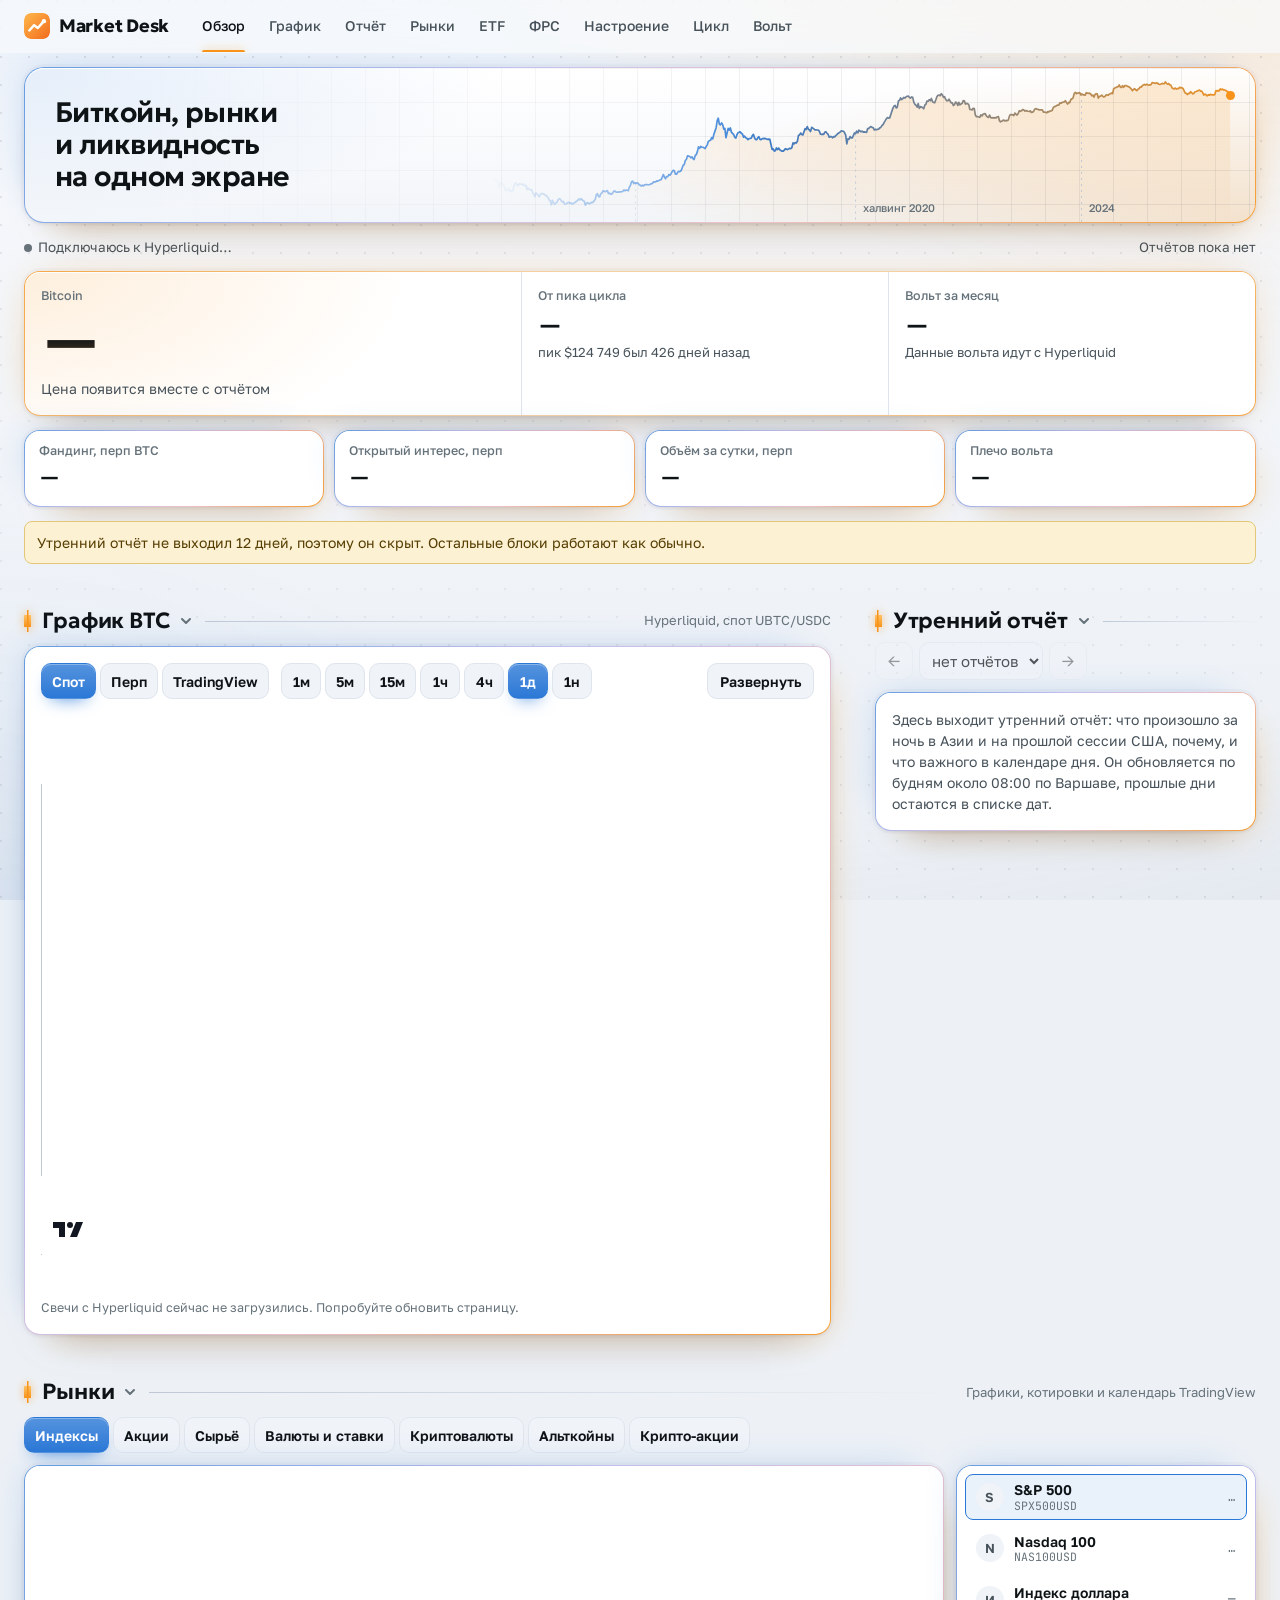
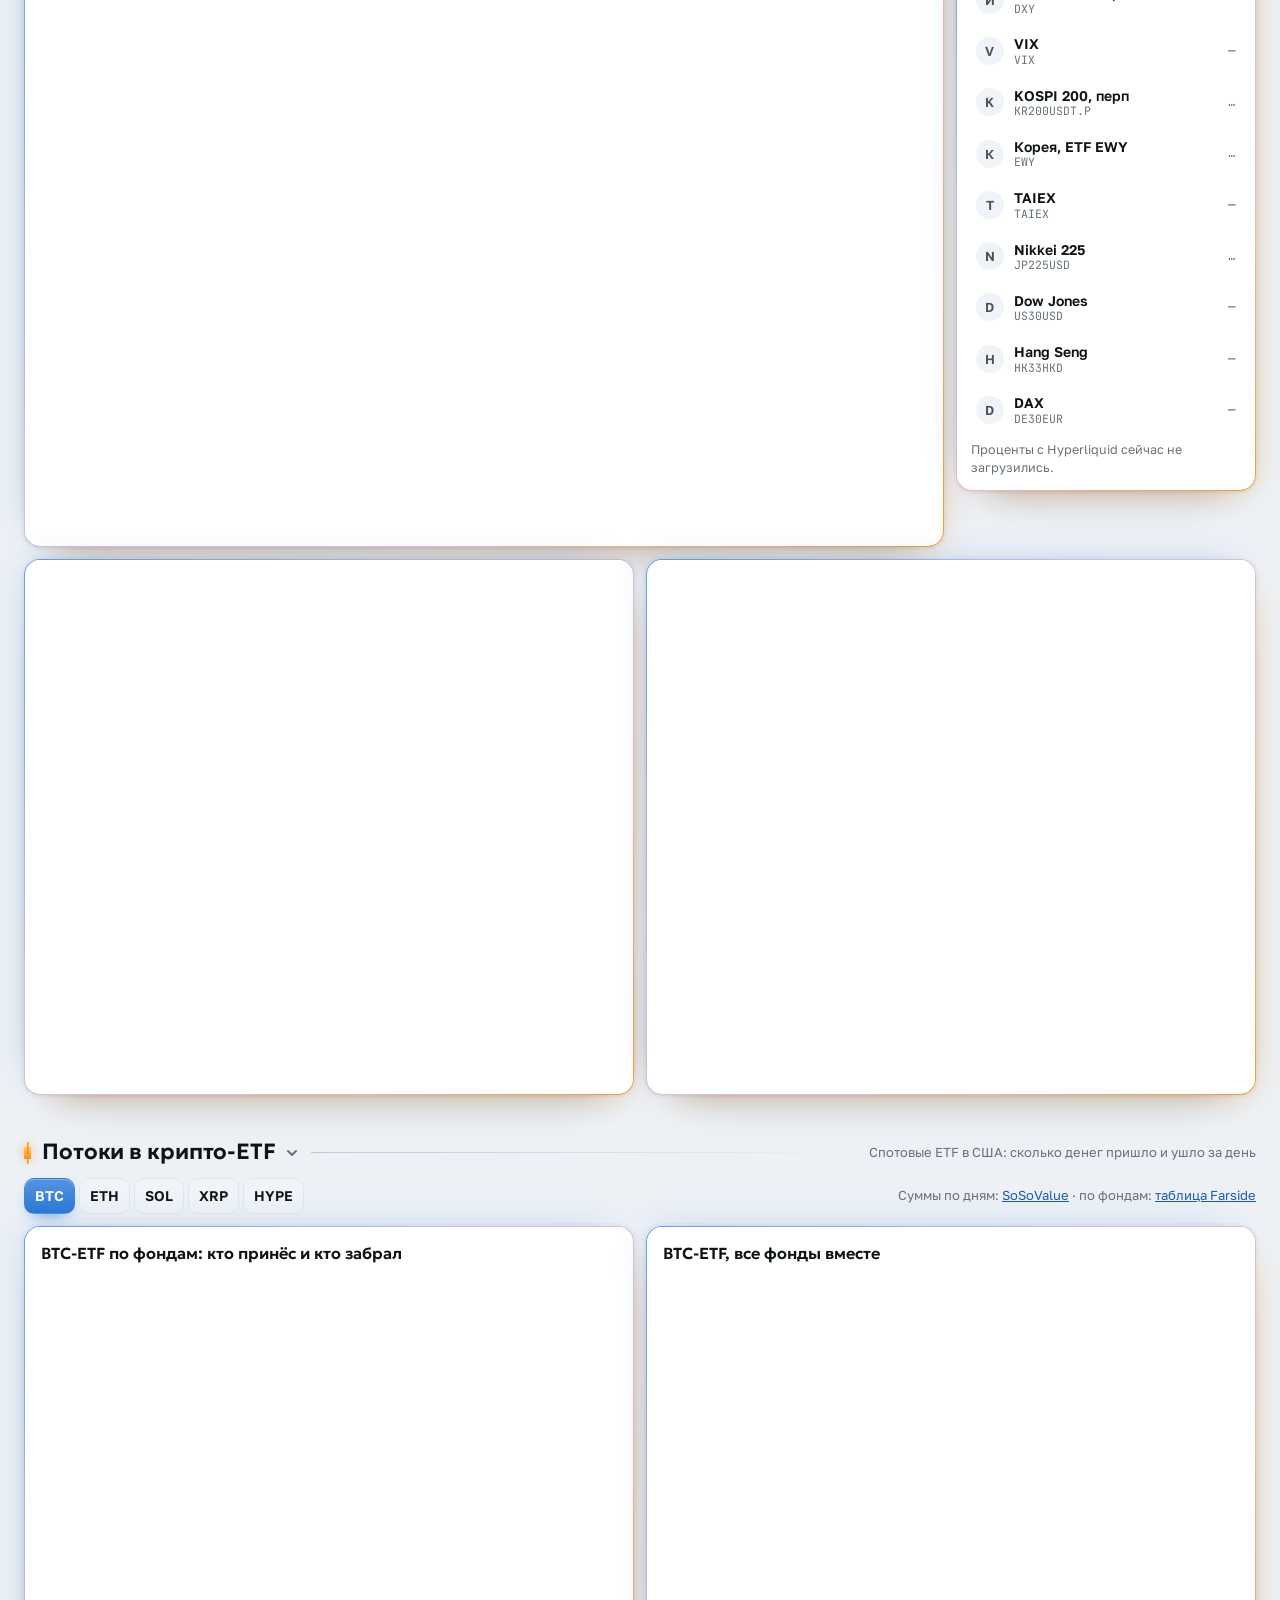
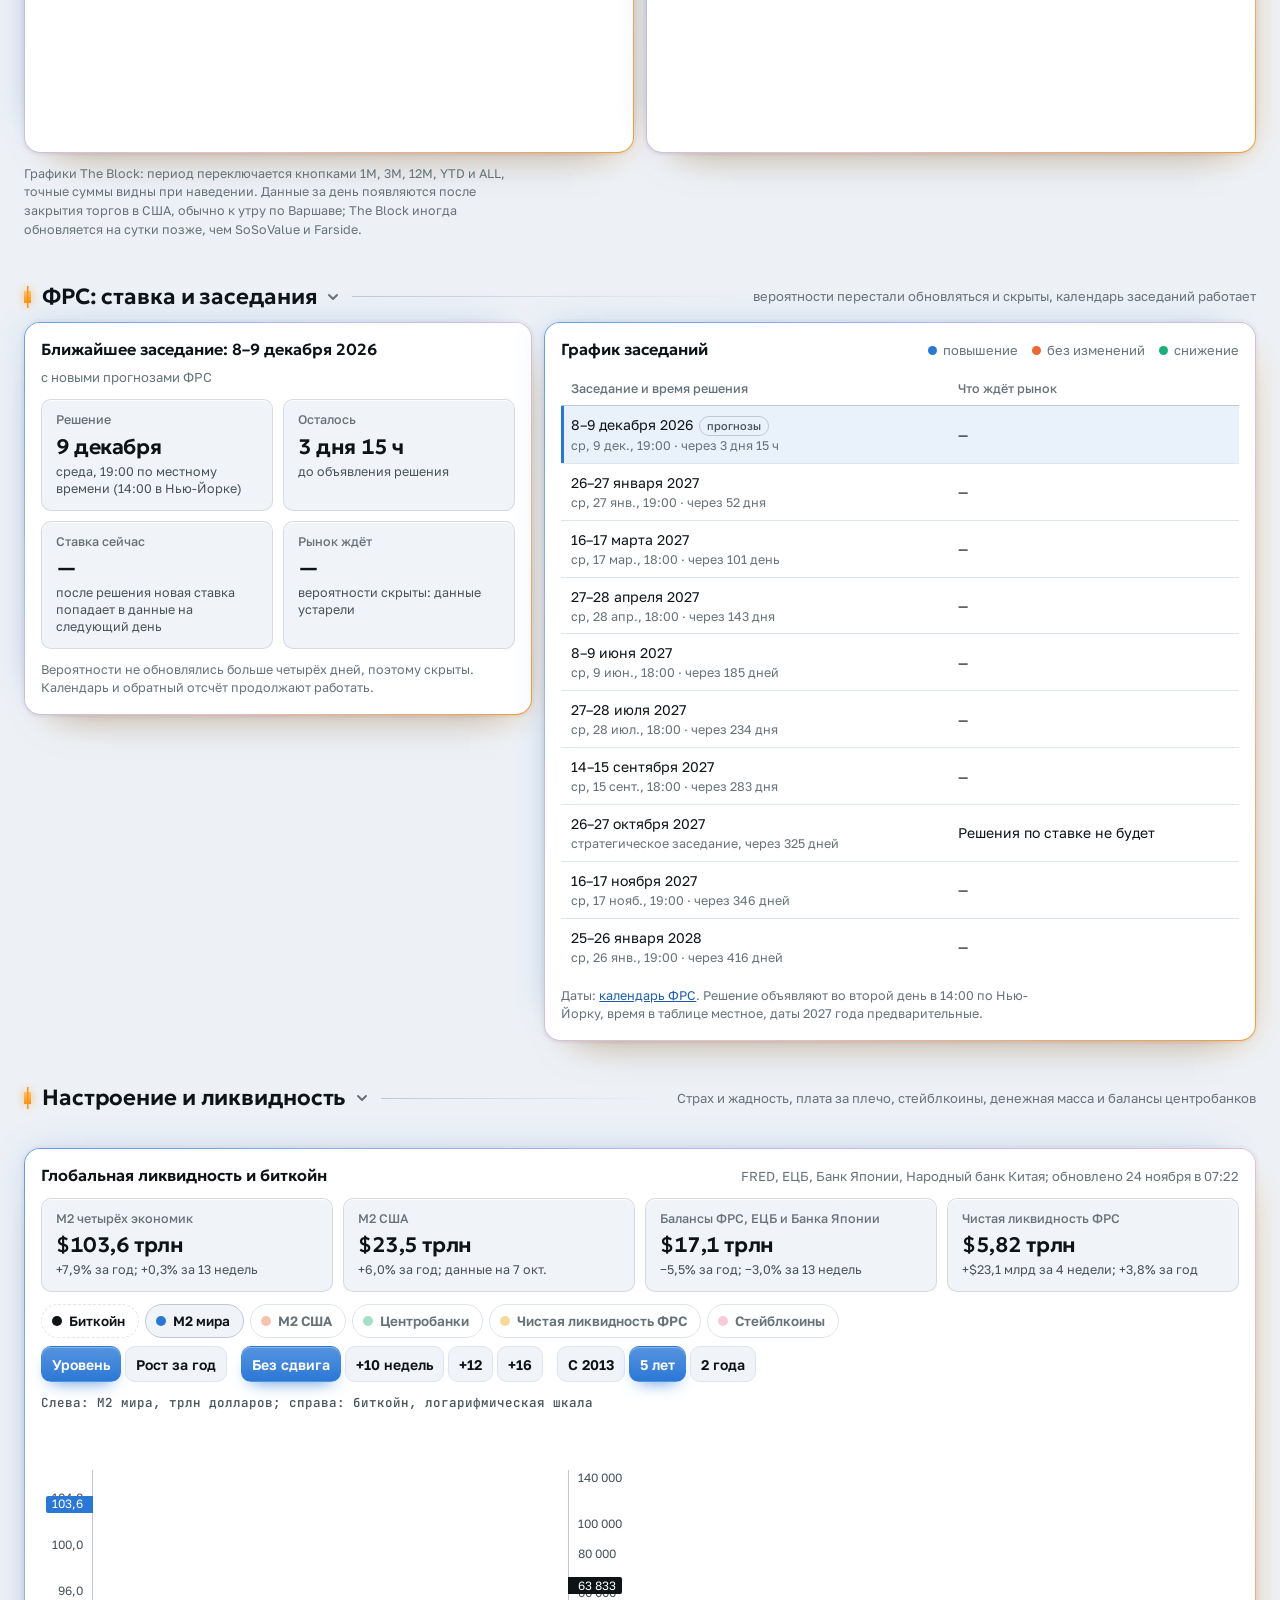
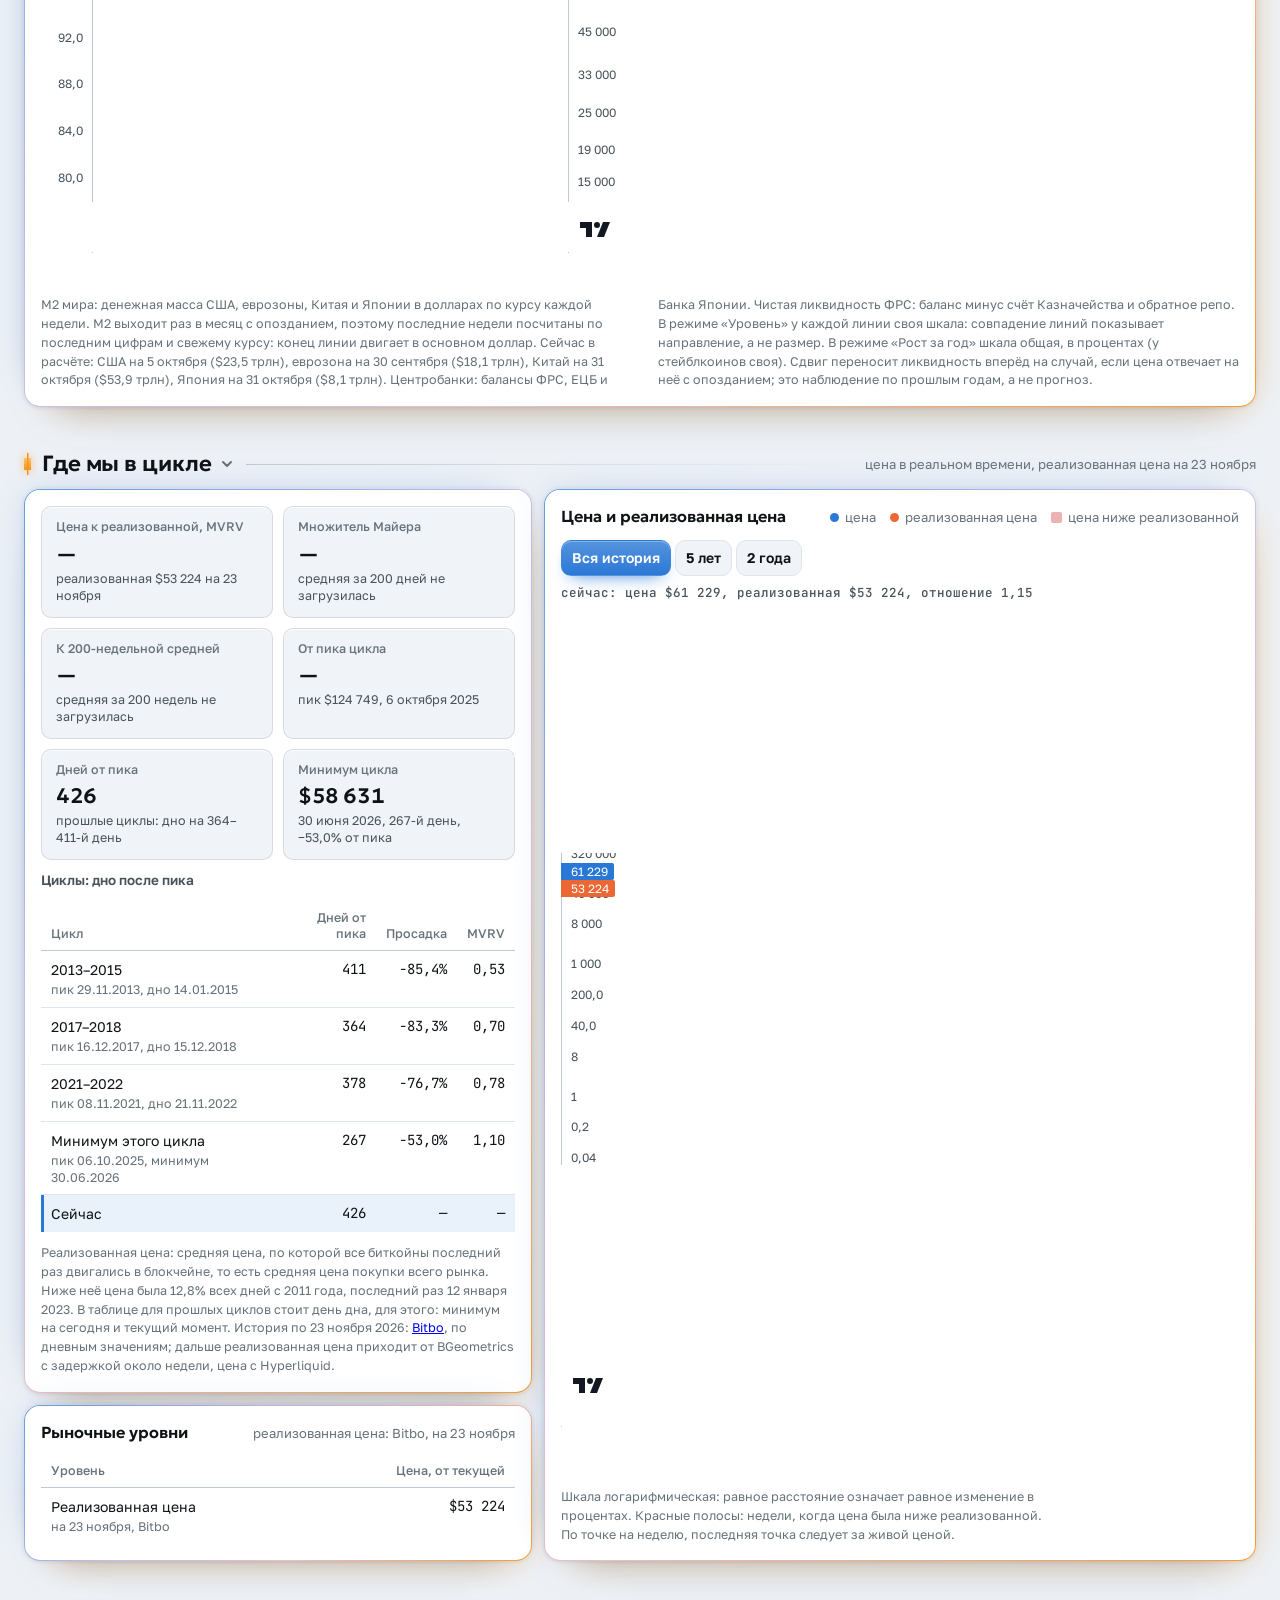
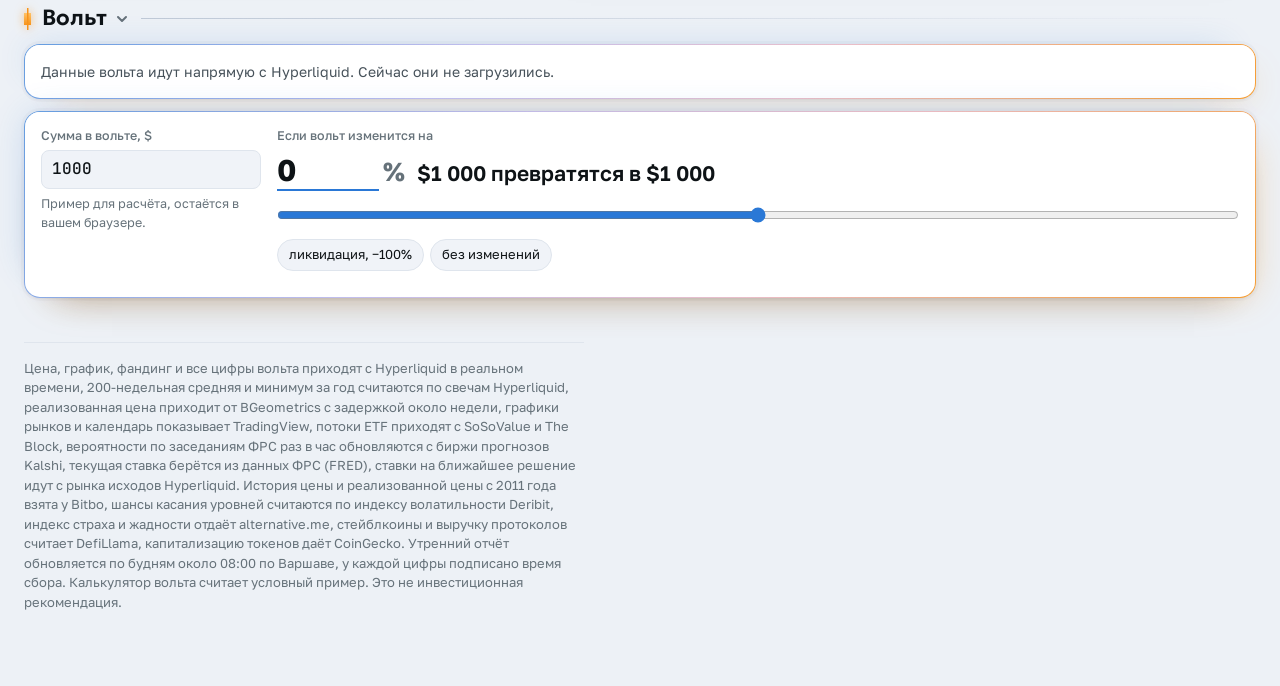
==== commit f0d18943: "Сводка сигналов: шкала от красного к зелёному, как в индексе страха и жадности Co-Authored-By: Claud" ====
--- a/index.html
+++ b/index.html
@@ -770,11 +770,12 @@
 @media (prefers-reduced-motion: reduce){button.lq-key{transition:none}}
 
 /* ================= the summary of signals =================
-   One scale for every reading: blue is a cold market, grey is the usual state, orange is an overheated one.
-   The word says the state; the lit segment only repeats it. */
-:root{--cold2:#2a78d6;--cold1:#7fa9db;--mid:#8d98a8;--hot1:#e3a35c;--hot2:#e9820c}
-@media (prefers-color-scheme: dark){:root:not([data-theme="light"]){--cold2:#4a95ee;--cold1:#6f95c4;--mid:#7d8898;--hot1:#c9935a;--hot2:#f7931a}}
-:root[data-theme="dark"]{--cold2:#4a95ee;--cold1:#6f95c4;--mid:#7d8898;--hot1:#c9935a;--hot2:#f7931a}
+   One scale for every reading, in the colours a crypto reader knows from the fear and greed index: red for fear and
+   money leaving, through orange and yellow, to green for greed and money arriving. The word says the state and the
+   place of the lit segment repeats it, so the colour is never the only carrier. */
+:root{--tm1:#d93a40;--tm2:#d9731f;--tm3:#b8960f;--tm4:#6fa82e;--tm5:#159a5e}
+@media (prefers-color-scheme: dark){:root:not([data-theme="light"]){--tm1:#ea4a4f;--tm2:#ea8a3a;--tm3:#d9b93a;--tm4:#8fc24f;--tm5:#22b573}}
+:root[data-theme="dark"]{--tm1:#ea4a4f;--tm2:#ea8a3a;--tm3:#d9b93a;--tm4:#8fc24f;--tm5:#22b573}
 .temp .sec-head{align-items:baseline}
 .temp .tm-t{font:600 18px/1.25 var(--f-display);letter-spacing:-.01em;margin:0}
 .tm-grid{display:grid;gap:8px;grid-template-columns:repeat(2,minmax(0,1fr))}
@@ -791,11 +792,11 @@
 .tm-m{display:flex;gap:3px;margin:9px 0 7px;align-items:center}
 .tm-m i{flex:1;height:4px;border-radius:2px;background:var(--rule-strong);opacity:.55}
 .tm-m i.on{height:8px;border-radius:3px;opacity:1}
-.tm[data-s="-2"] .tm-m i.on{background:var(--cold2);box-shadow:0 0 10px -2px var(--cold2)}
-.tm[data-s="-1"] .tm-m i.on{background:var(--cold1)}
-.tm[data-s="0"] .tm-m i.on{background:var(--mid)}
-.tm[data-s="1"] .tm-m i.on{background:var(--hot1)}
-.tm[data-s="2"] .tm-m i.on{background:var(--hot2);box-shadow:0 0 10px -2px var(--hot2)}
+.tm[data-s="-2"] .tm-m i.on{background:var(--tm1);box-shadow:0 0 10px -2px var(--tm1)}
+.tm[data-s="-1"] .tm-m i.on{background:var(--tm2)}
+.tm[data-s="0"] .tm-m i.on{background:var(--tm3)}
+.tm[data-s="1"] .tm-m i.on{background:var(--tm4)}
+.tm[data-s="2"] .tm-m i.on{background:var(--tm5);box-shadow:0 0 10px -2px var(--tm5)}
 .tm-all{background:linear-gradient(180deg, color-mix(in srgb, var(--surface) 55%, var(--sunken)), var(--sunken));border-color:var(--rule-strong)}
 .tm-all .tm-v{font:700 21px/1.15 var(--f-display);letter-spacing:-.02em;margin-top:2px}
 .tm-how{font-size:13px;color:var(--ink-3)}
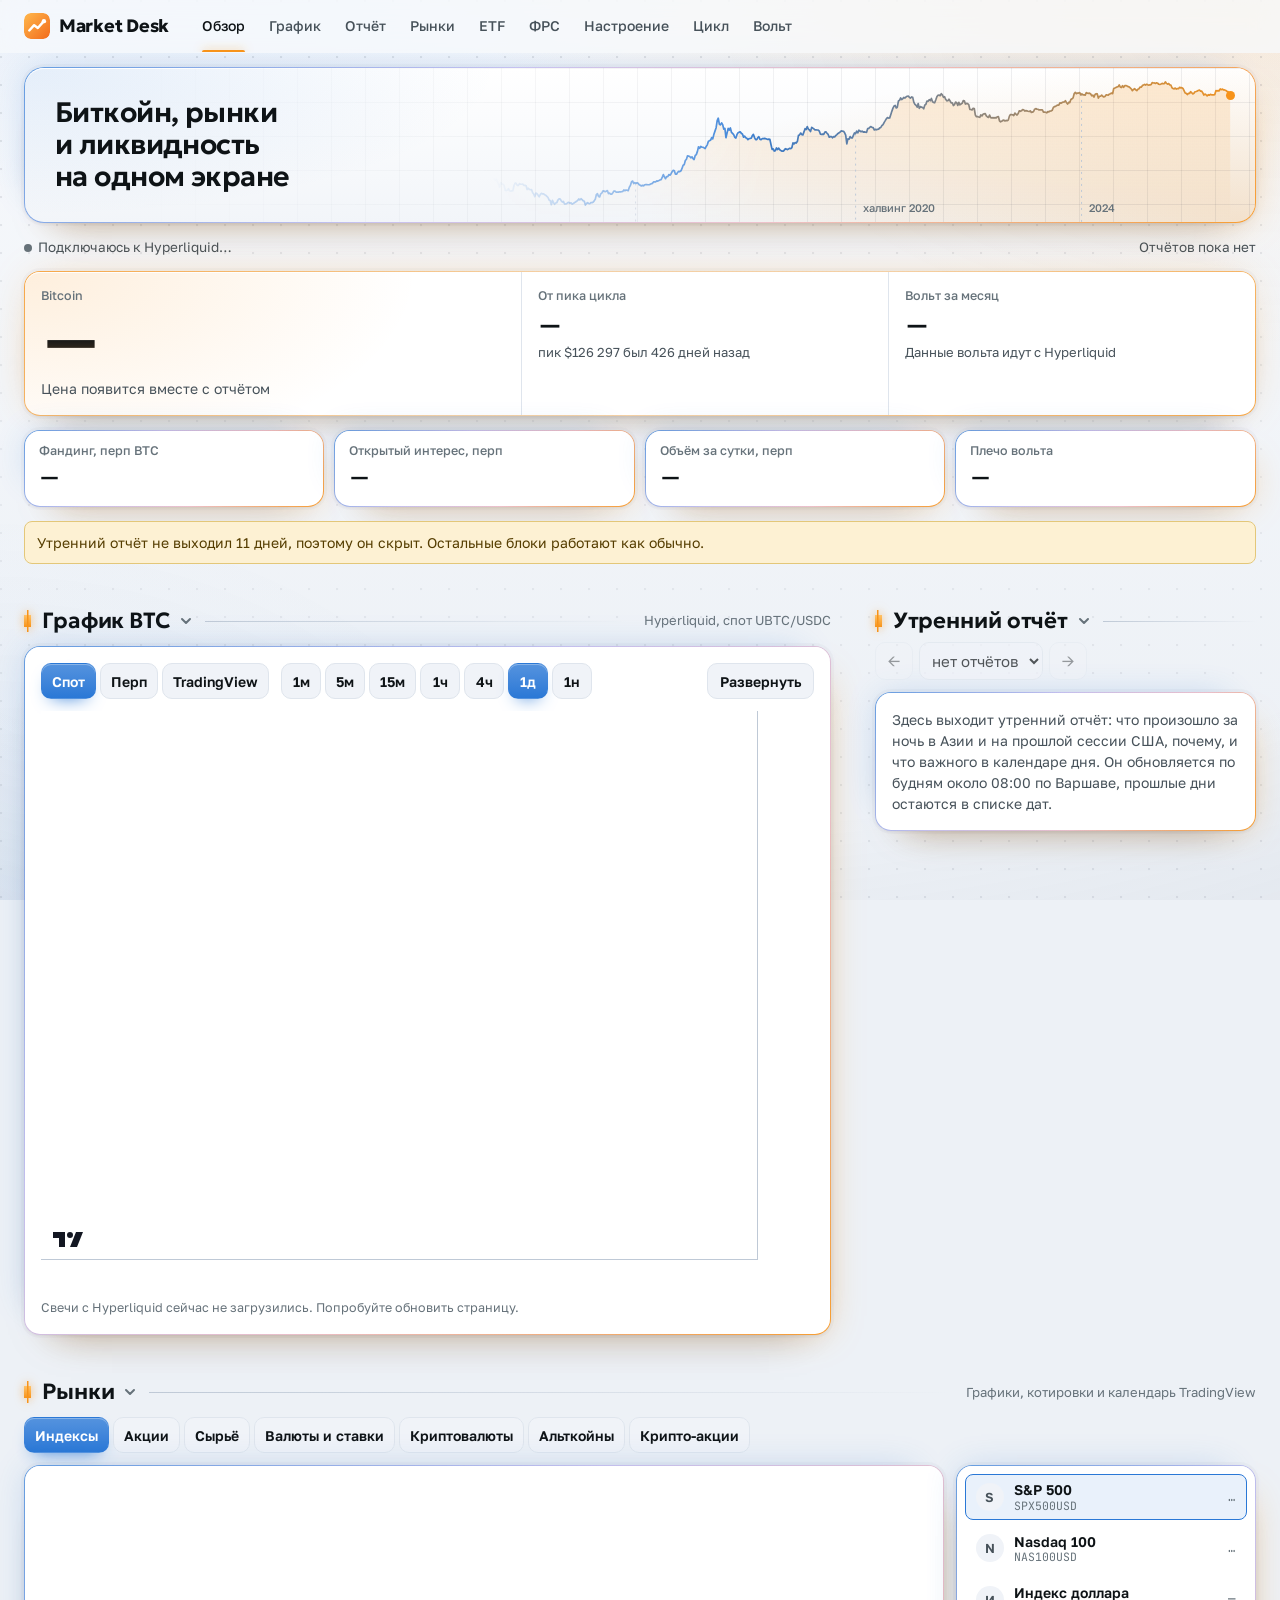
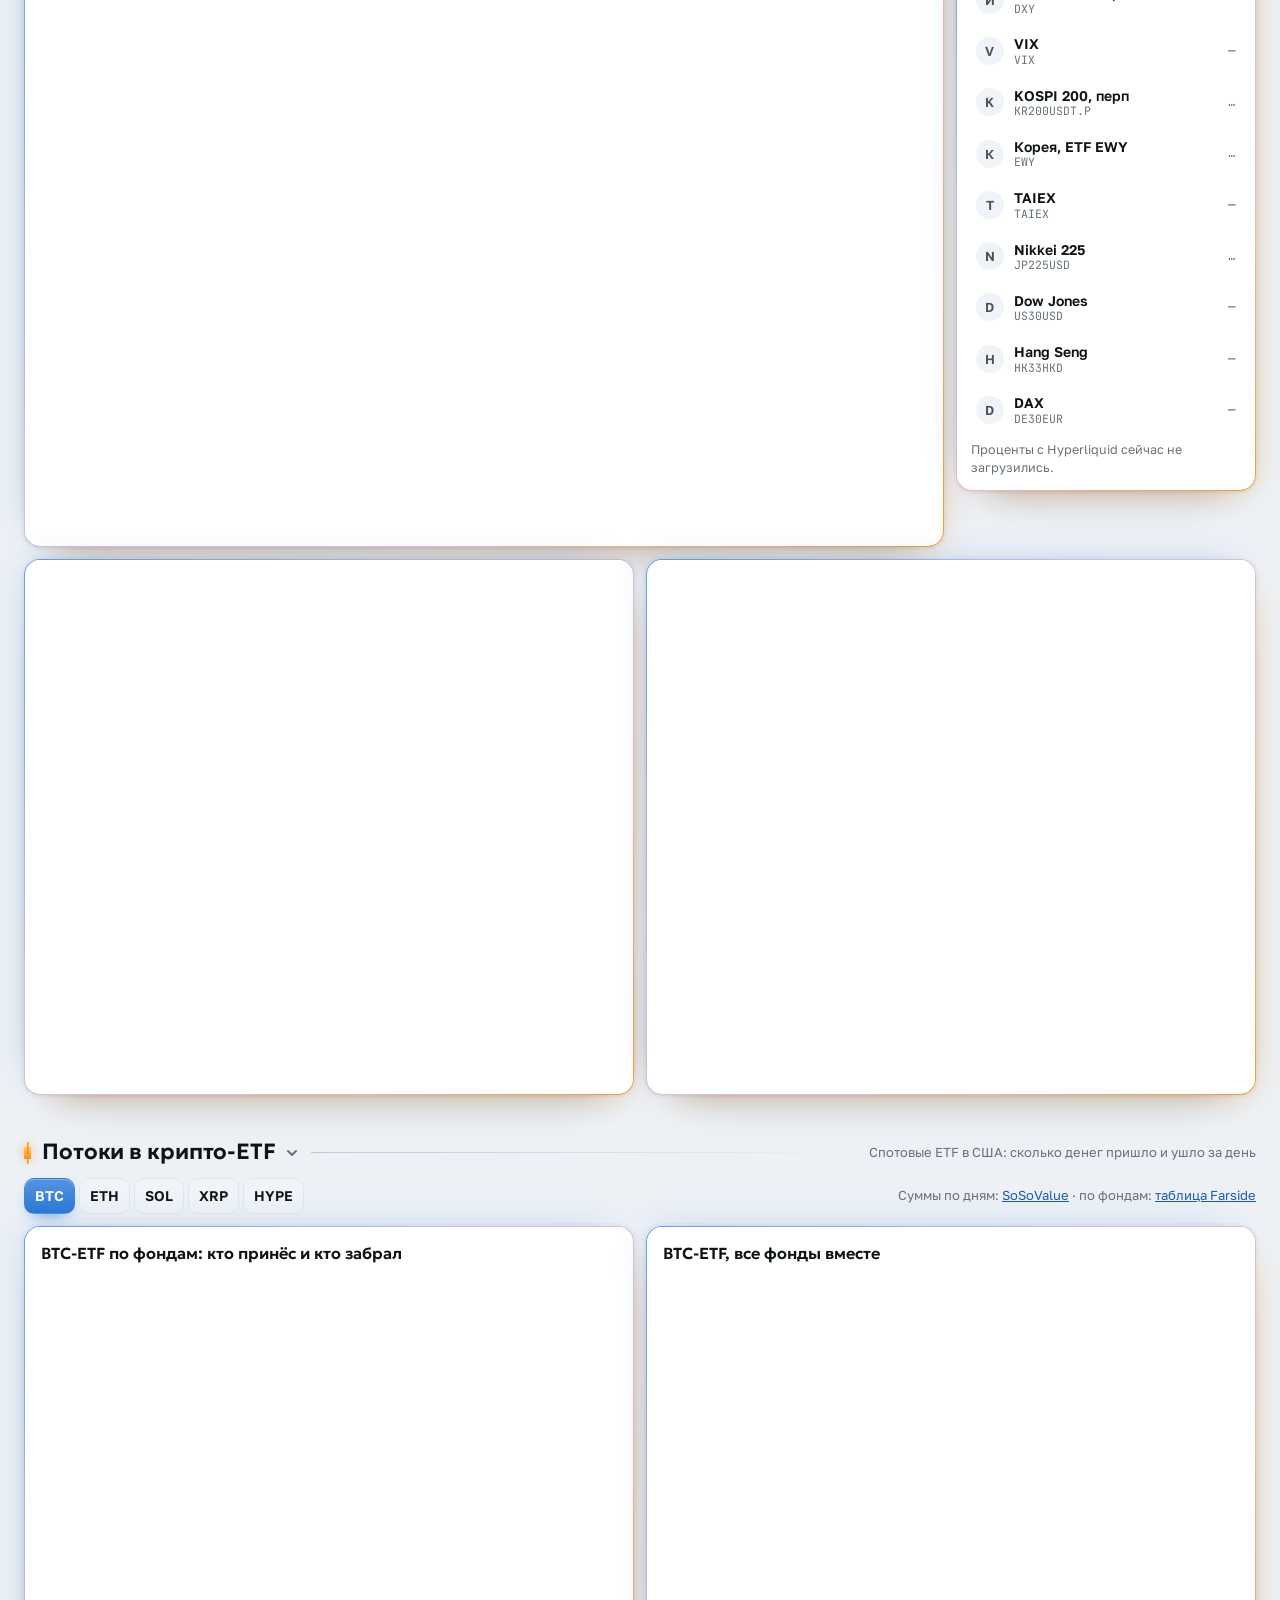
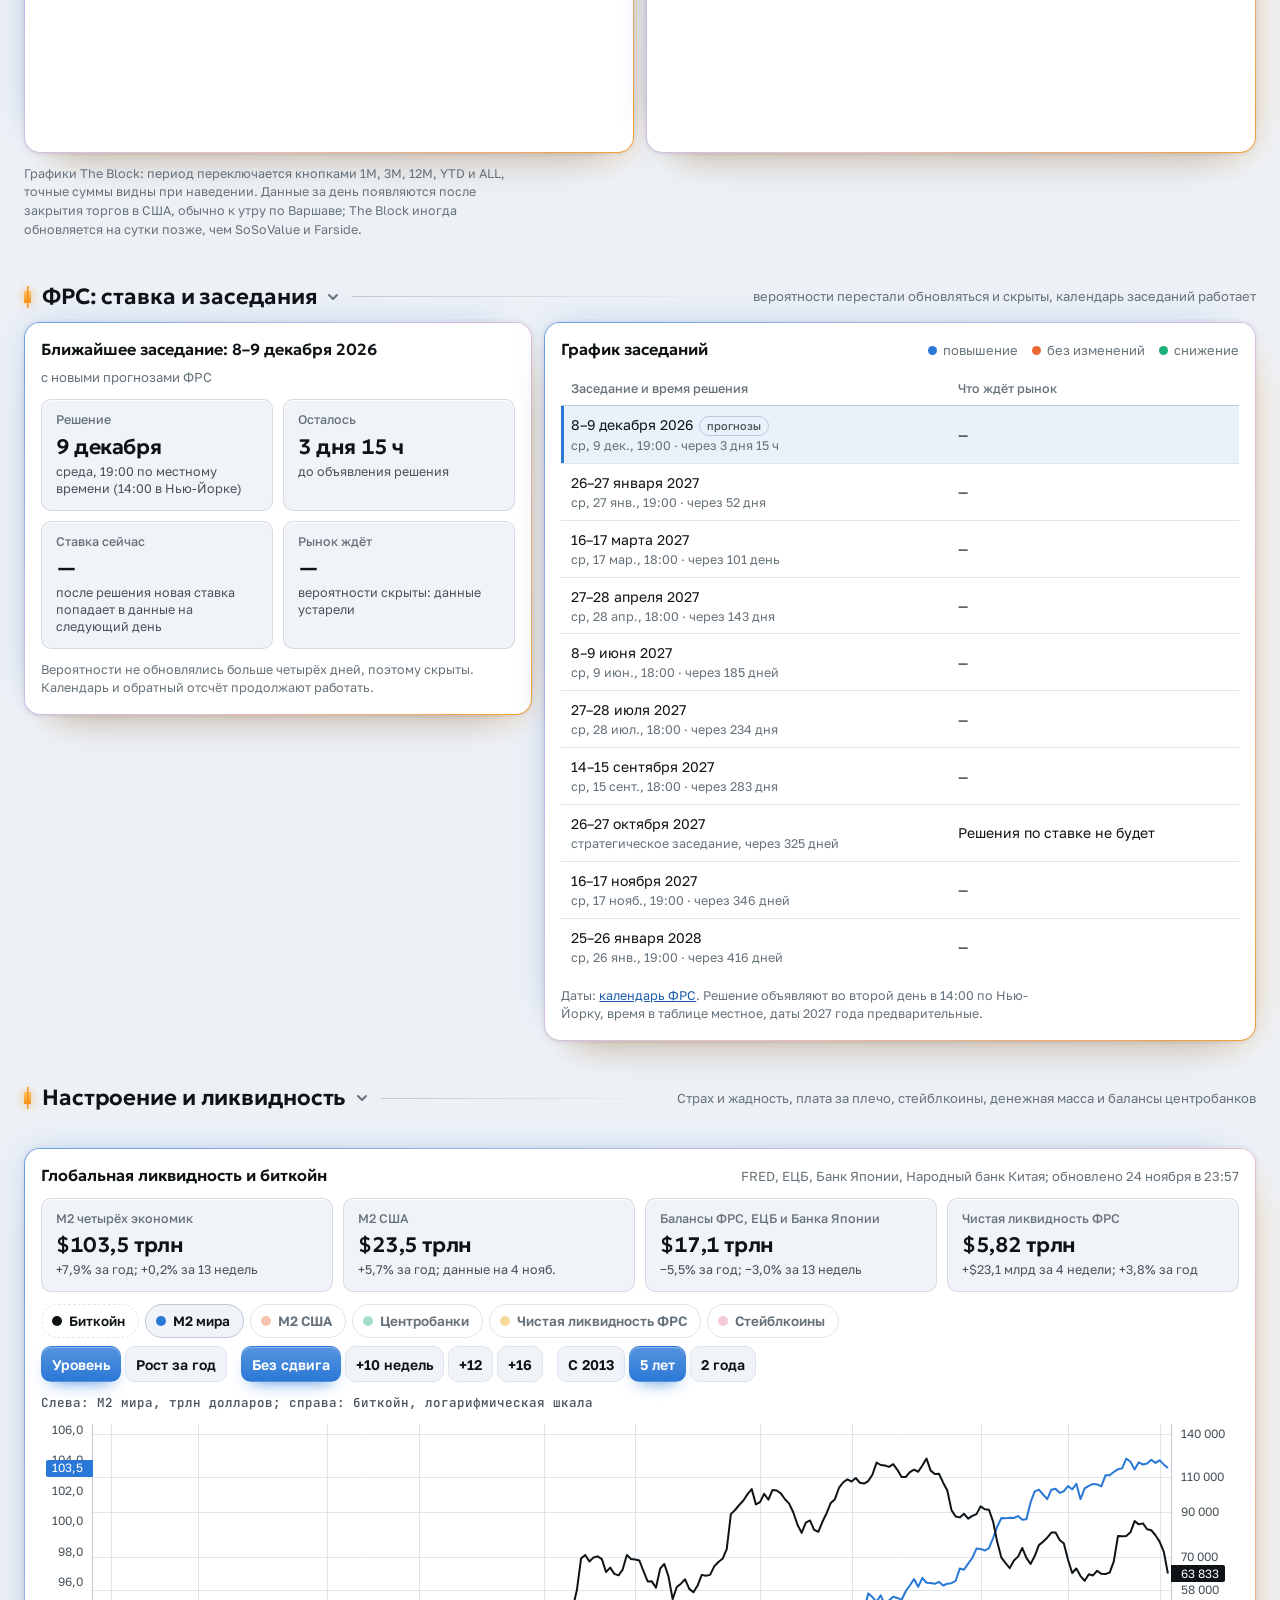
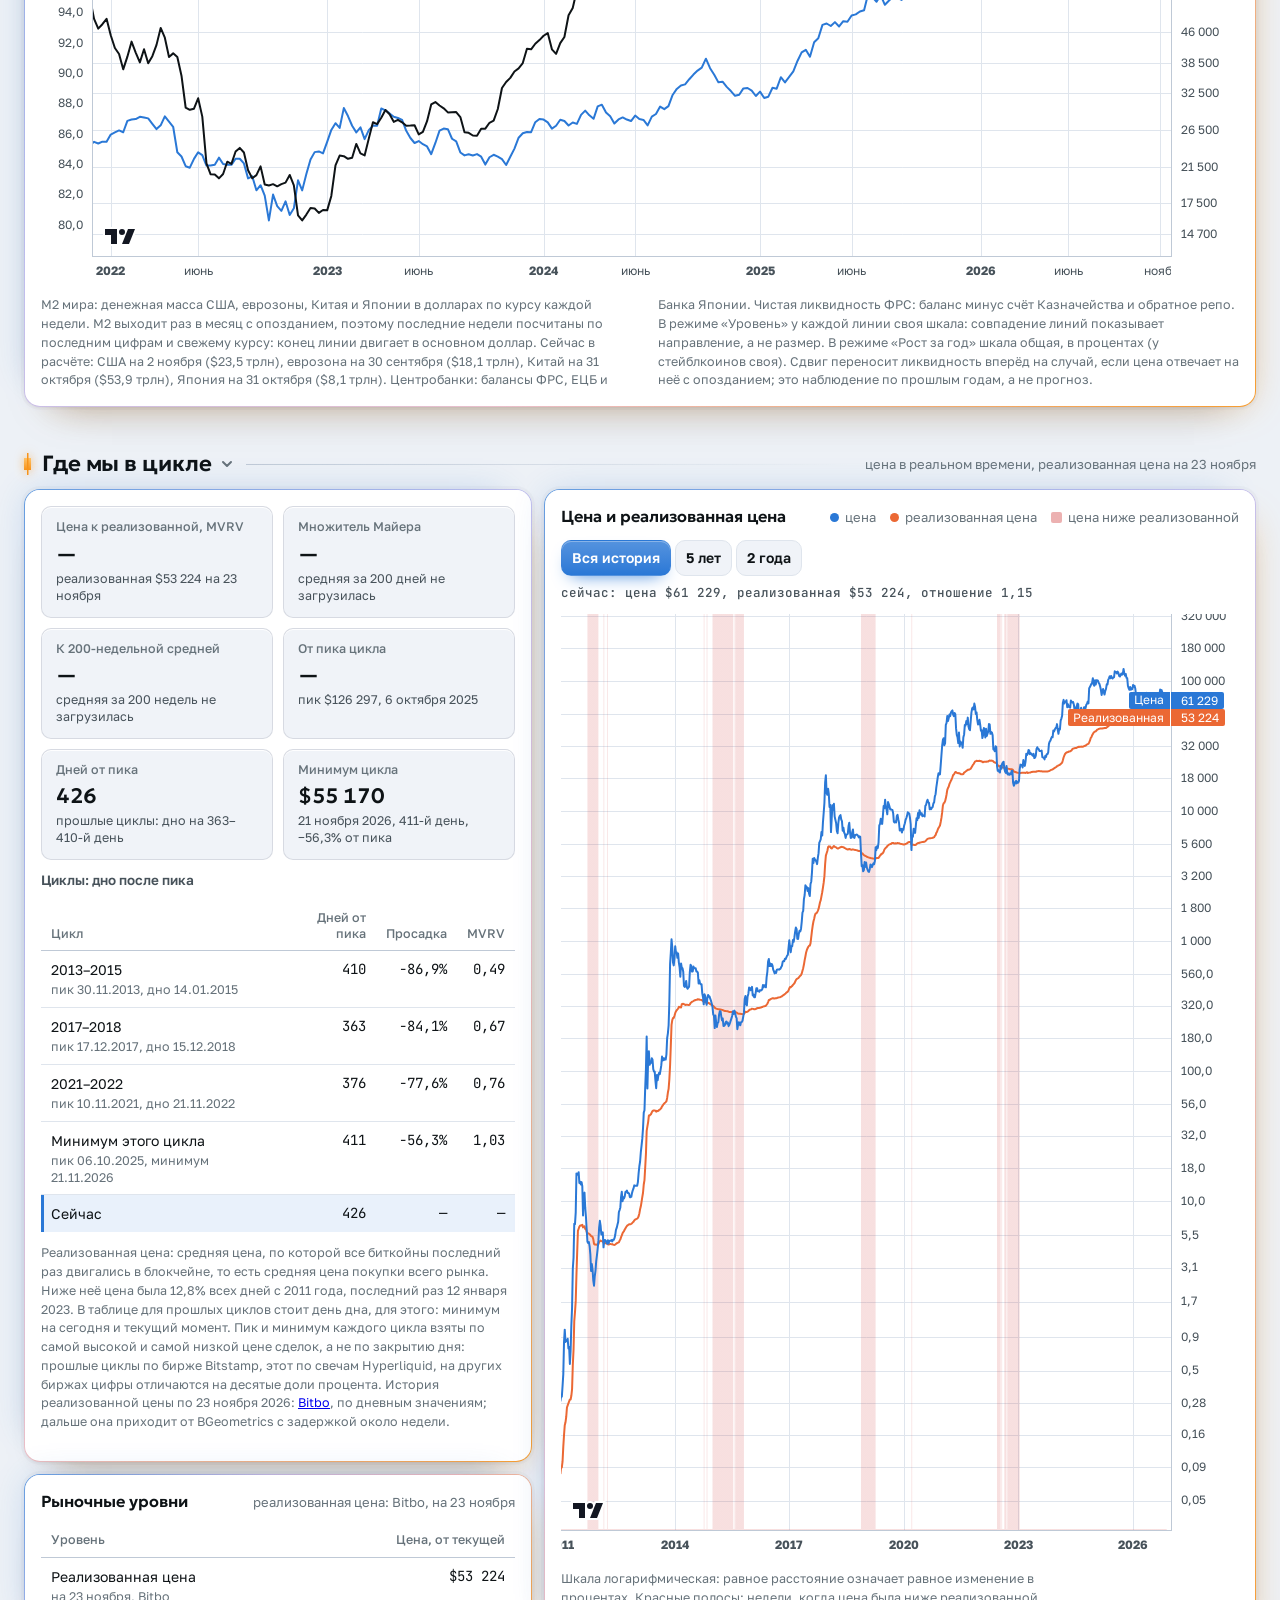
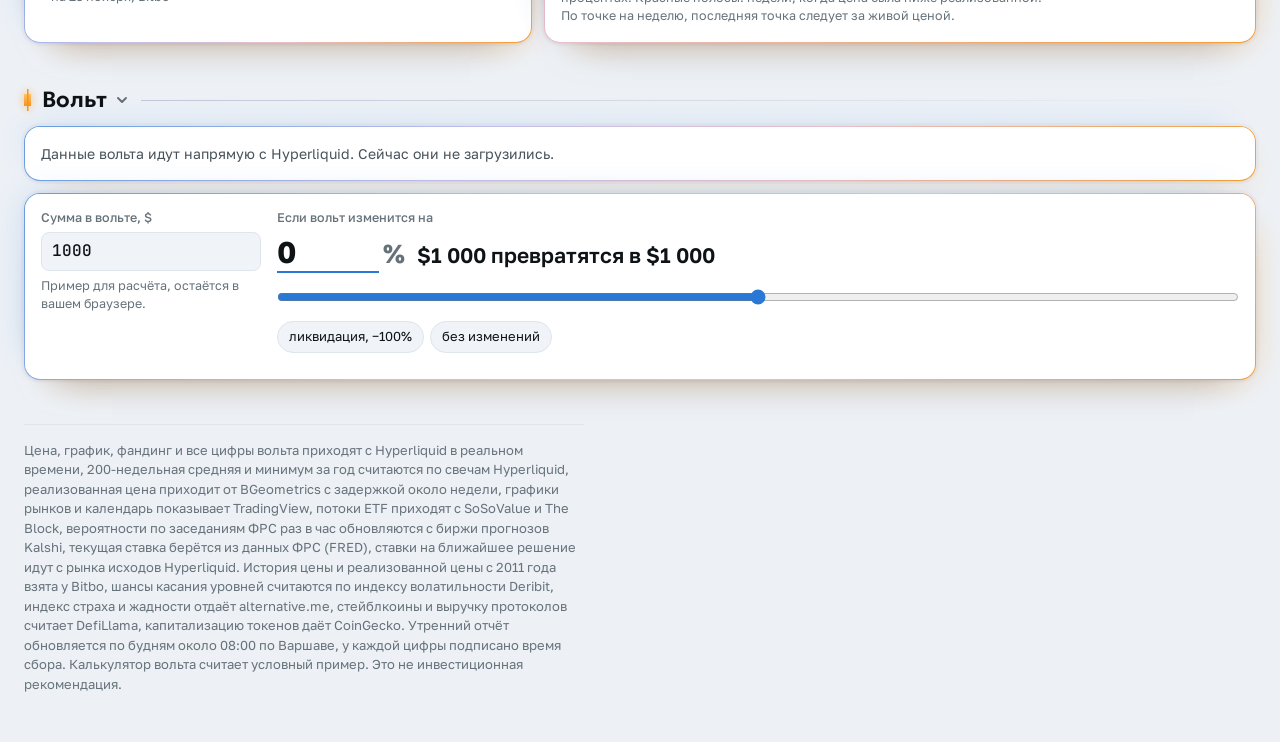
==== commit 1ff8244e: "Цикл: пик и минимум по самой высокой и самой низкой цене, а не по закрытию дня Плитка «Минимум цикла" ====
--- a/index.html
+++ b/index.html
@@ -2784,11 +2784,12 @@
 async function loadCandleLevels(){
   const now = Date.now();
   try {
-    const rows = await hl({type: "candleSnapshot", req: {coin: "BTC", interval: "1d", startTime: now - 365 * 864e5, endTime: now}});
+    // from before the cycle's peak, so the cycle block can find the highest and the lowest traded price by itself
+    const rows = await hl({type: "candleSnapshot", req: {coin: "BTC", interval: "1d", startTime: Math.min(now - 365 * 864e5, Date.UTC(2025, 8, 1)), endTime: now}});
     const ok = rows.filter(sane).sort((a, b) => a.t - b.t);
-    const lows = ok.map((r) => +r.l).filter((v) => v > 0);
+    const lows = ok.filter((r) => +r.t >= now - 365 * 864e5).map((r) => +r.l).filter((v) => v > 0);
     if (lows.length > 300) lvLow = Math.min(...lows);
-    S.dayCandles = ok.map((r) => ({t: +r.t, c: +r.c, l: +r.l})).filter((r) => r.c > 0);
+    S.dayCandles = ok.map((r) => ({t: +r.t, c: +r.c, l: +r.l, h: +r.h})).filter((r) => r.c > 0);
   } catch (e){}
   try {
     const rows = await hl({type: "candleSnapshot", req: {coin: "BTC", interval: "1w", startTime: now - 520 * 7 * 864e5, endTime: now}});
@@ -3186,11 +3187,12 @@
   if (!H){ sec.hidden = true; return; }
   sec.hidden = false;
   const P = price(), today = isoOf(Date.now()), rn = D.realized();
-  // the cycle's peak and its low so far: the history file, then daily closes after it, then the live price
+  // the cycle's peak and its low so far, by the highest and the lowest traded price and not by a day's close:
+  // the values kept in the history file, then every daily candle since that peak, then the live price
   let peak = {d: H.cur.peak, px: H.cur.peakPx}, low = {d: H.cur.low, px: H.cur.lowPx, r: H.cur.lowR};
-  const step = (d, px) => { if (px > peak.px){ peak = {d, px}; low = {d, px, r: null}; } else if (px < low.px) low = {d, px, r: null}; };
-  for (const c of S.dayCandles || []){ const d = isoOf(c.t); if (d > H.end && d < today) step(d, c.c); }
-  if (P) step(today, P);
+  const step = (d, hi, lo) => { if (hi > peak.px){ peak = {d, px: hi}; low = {d, px: lo, r: null}; } else if (lo < low.px) low = {d, px: lo, r: null}; };
+  for (const c of S.dayCandles || []){ const d = isoOf(c.t); if (d >= H.cur.peak && d <= today) step(d, c.h > 0 ? c.h : c.c, c.l > 0 ? c.l : c.c); }
+  if (P) step(today, P, P);
   const dayNo = (d) => Math.round((utcMs(d) - utcMs(peak.d)) / DAY);
   const days = dayNo(today), dd = P ? (P / peak.px - 1) * 100 : null, lowDd = (low.px / peak.px - 1) * 100;
   if (low.r == null){ const r = realizedAt(low.d) || (rn ? rn.value : null); low.r = r ? low.px / r : null; }
@@ -3240,8 +3242,10 @@
   const src = H.url ? h("a", {href: H.url, target: "_blank", rel: "noopener noreferrer", text: H.src}) : H.src;
   $("cyNote").replaceChildren("Реализованная цена: средняя цена, по которой все биткойны последний раз двигались в блокчейне, то есть средняя цена покупки всего рынка."
     + (H.belowShare != null ? " Ниже неё цена была " + nf1.format(H.belowShare) + "% всех дней с 2011 года" + (H.lastBelow ? ", последний раз " + fullDate(H.lastBelow) : "") + "." : "")
-    + " В таблице для прошлых циклов стоит день дна, для этого: минимум на сегодня и текущий момент. История по " + fullDate(H.end) + ": ", src,
-    ", по дневным значениям; дальше реализованная цена приходит от BGeometrics с задержкой около недели, цена с Hyperliquid.");
+    + " В таблице для прошлых циклов стоит день дна, для этого: минимум на сегодня и текущий момент."
+    + " Пик и минимум каждого цикла взяты по самой высокой и самой низкой цене сделок, а не по закрытию дня: прошлые циклы по бирже Bitstamp, этот по свечам Hyperliquid, на других биржах цифры отличаются на десятые доли процента."
+    + " История реализованной цены по " + fullDate(H.end) + ": ", src,
+    ", по дневным значениям; дальше она приходит от BGeometrics с задержкой около недели.");
   set("cyChartNote", "Шкала логарифмическая: равное расстояние означает равное изменение в процентах. Красные полосы: недели, когда цена была ниже реализованной. По точке на неделю, последняя точка следует за живой ценой.");
 }
 for (const b of document.querySelectorAll("#cyRange button")) b.addEventListener("click", () => { cyRange = b.dataset.r; lsSet("desk.cy", cyRange); setCyRange(); });
